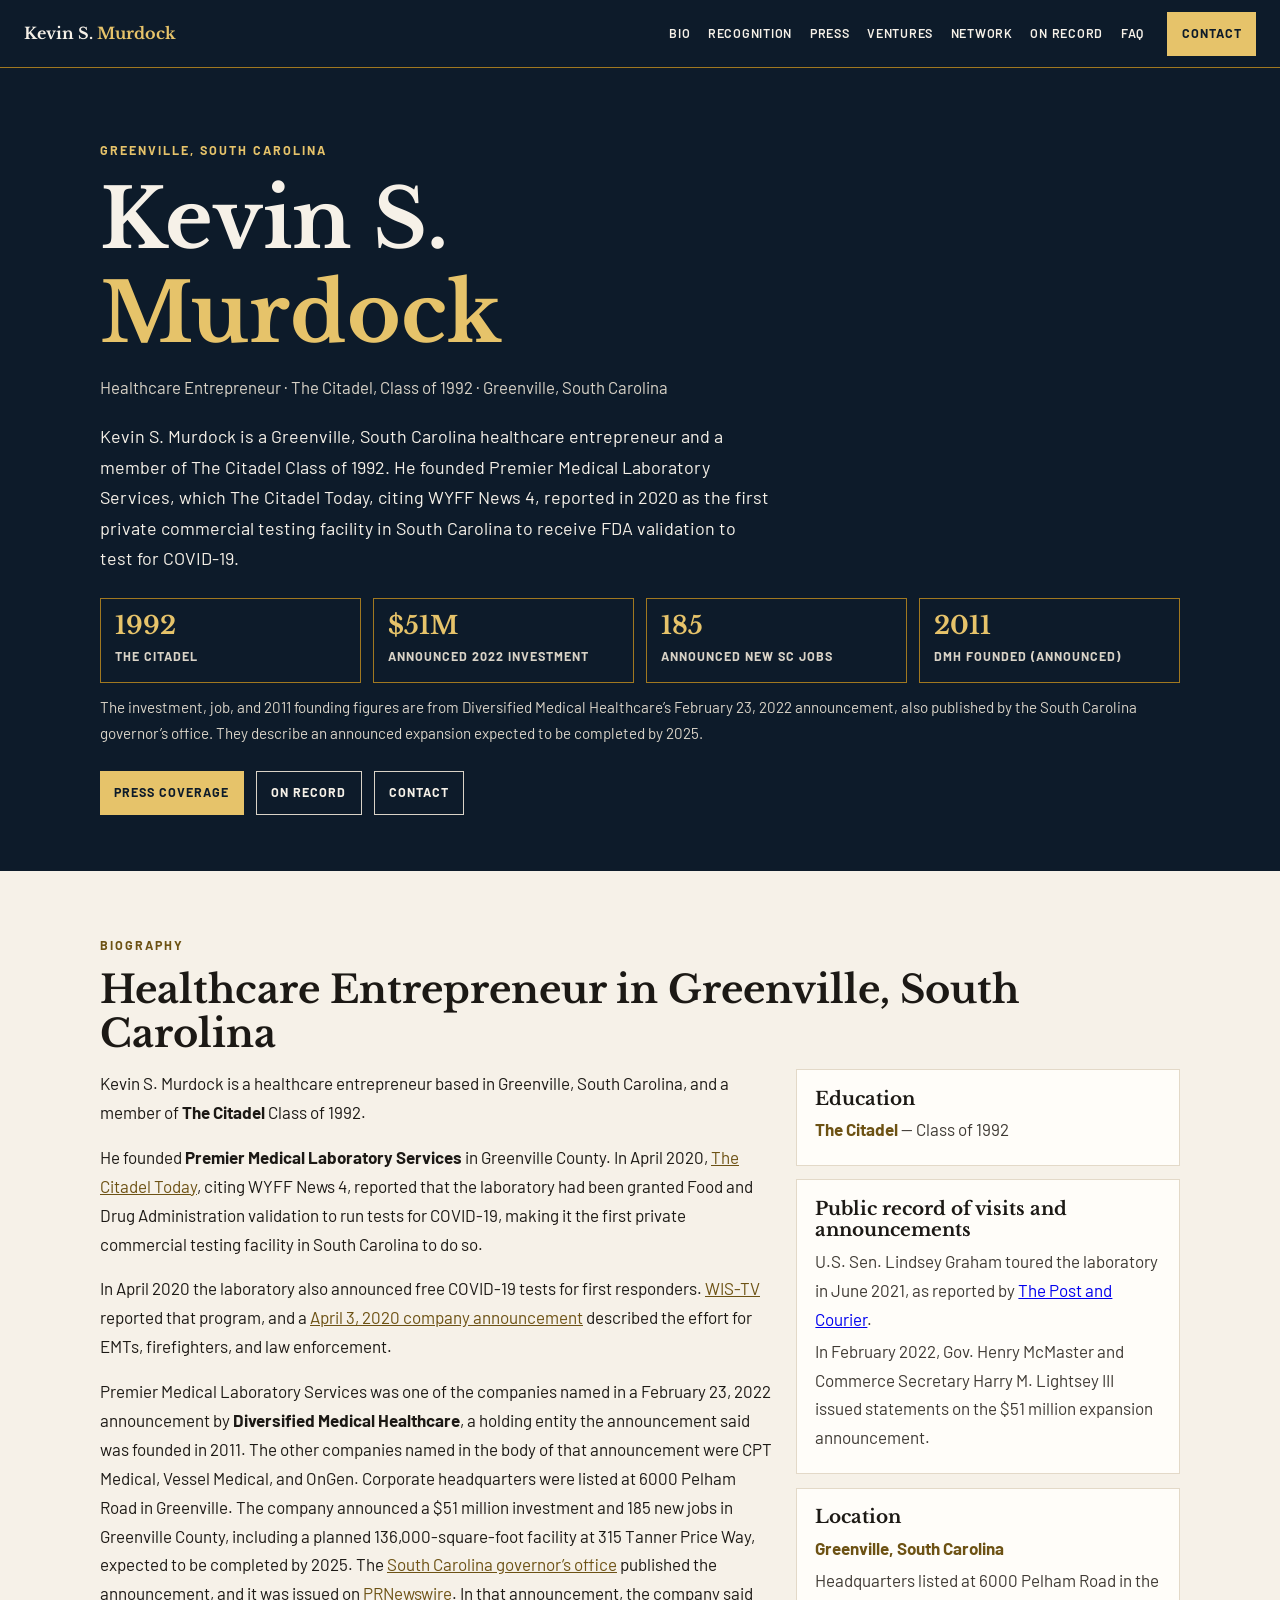
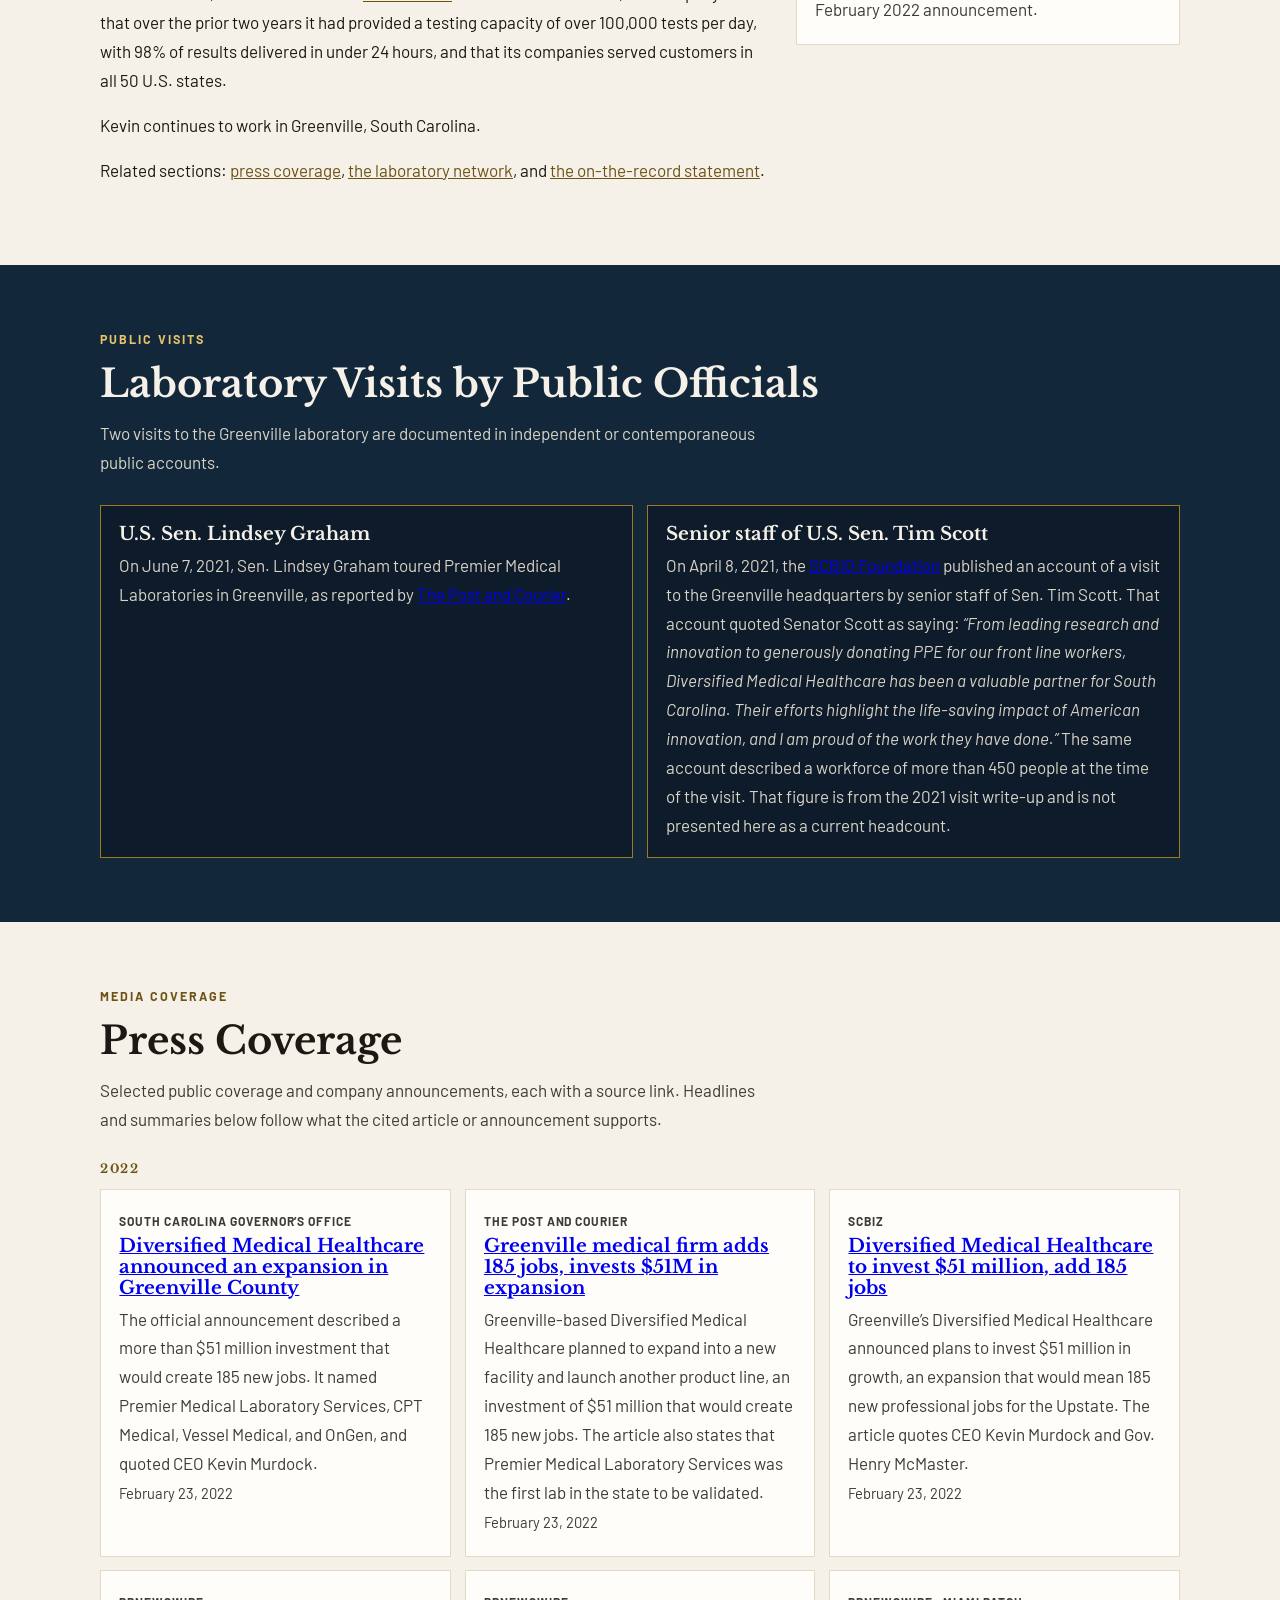
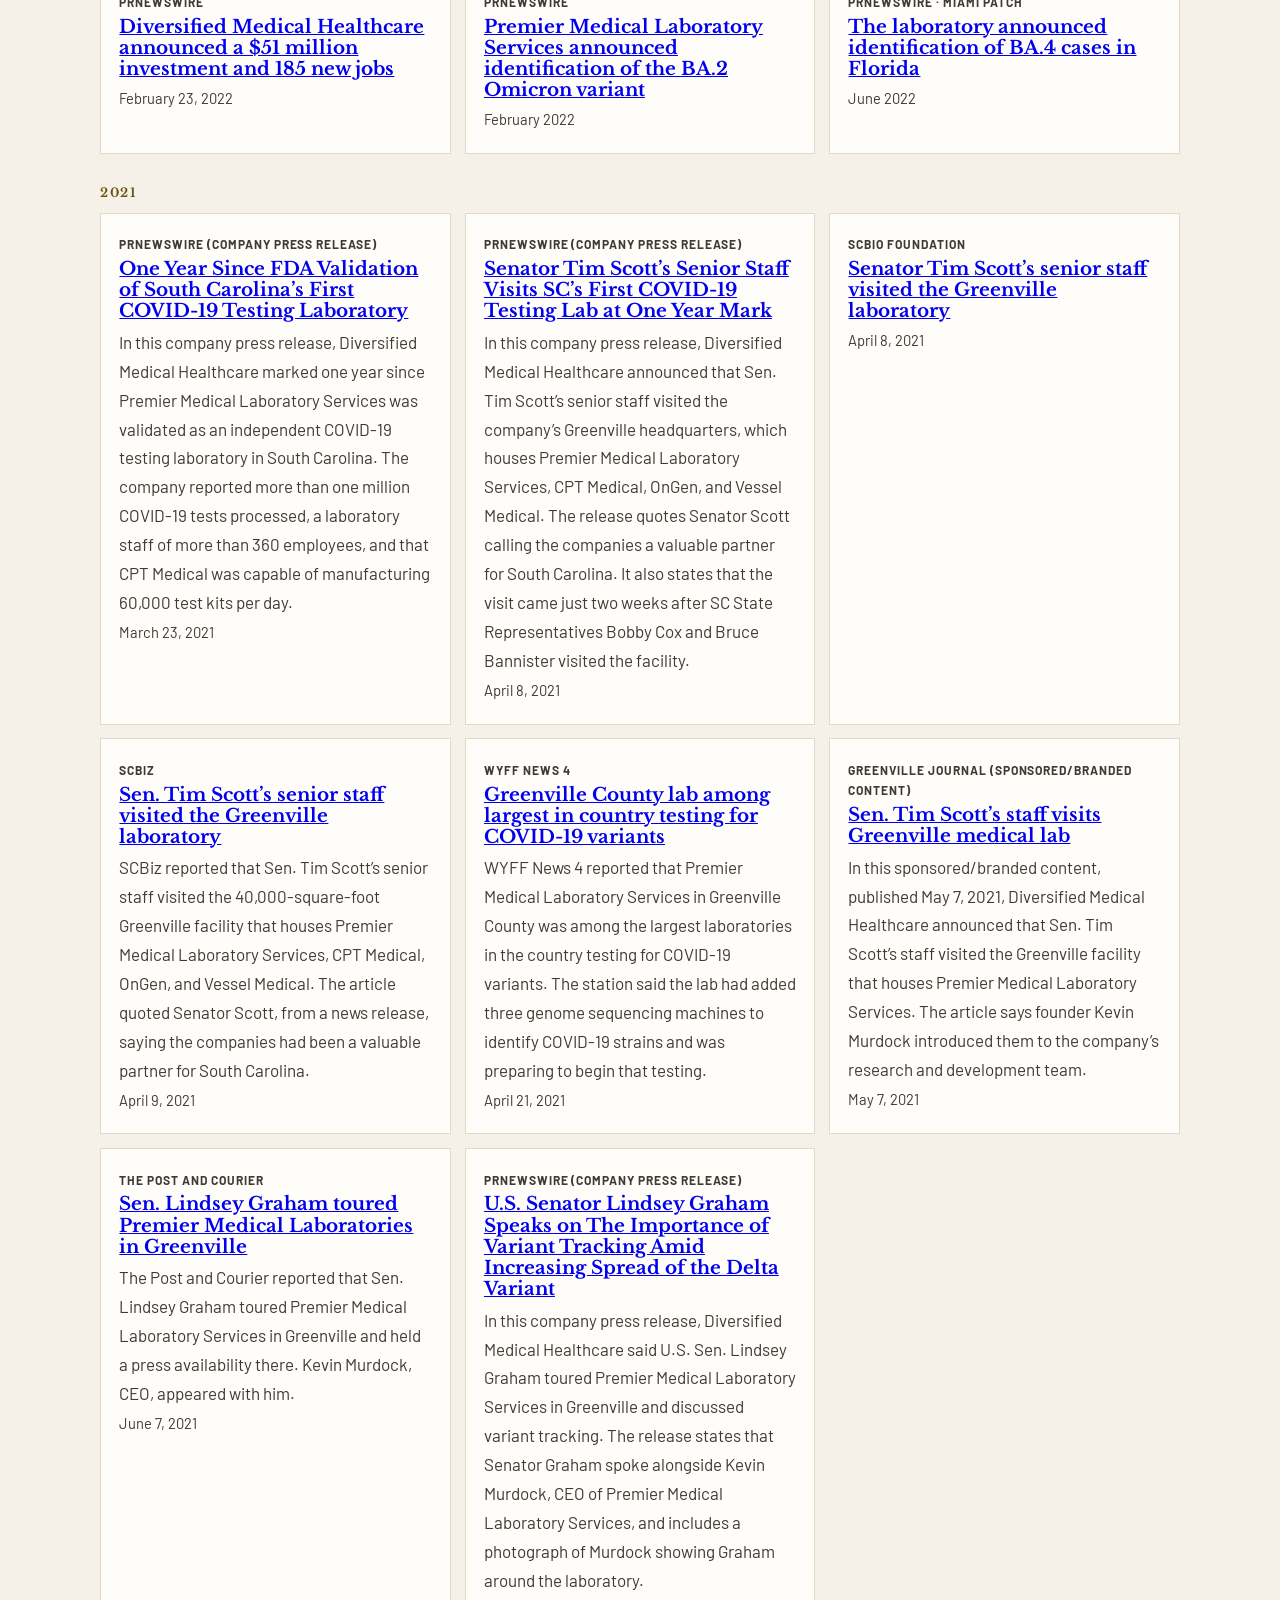
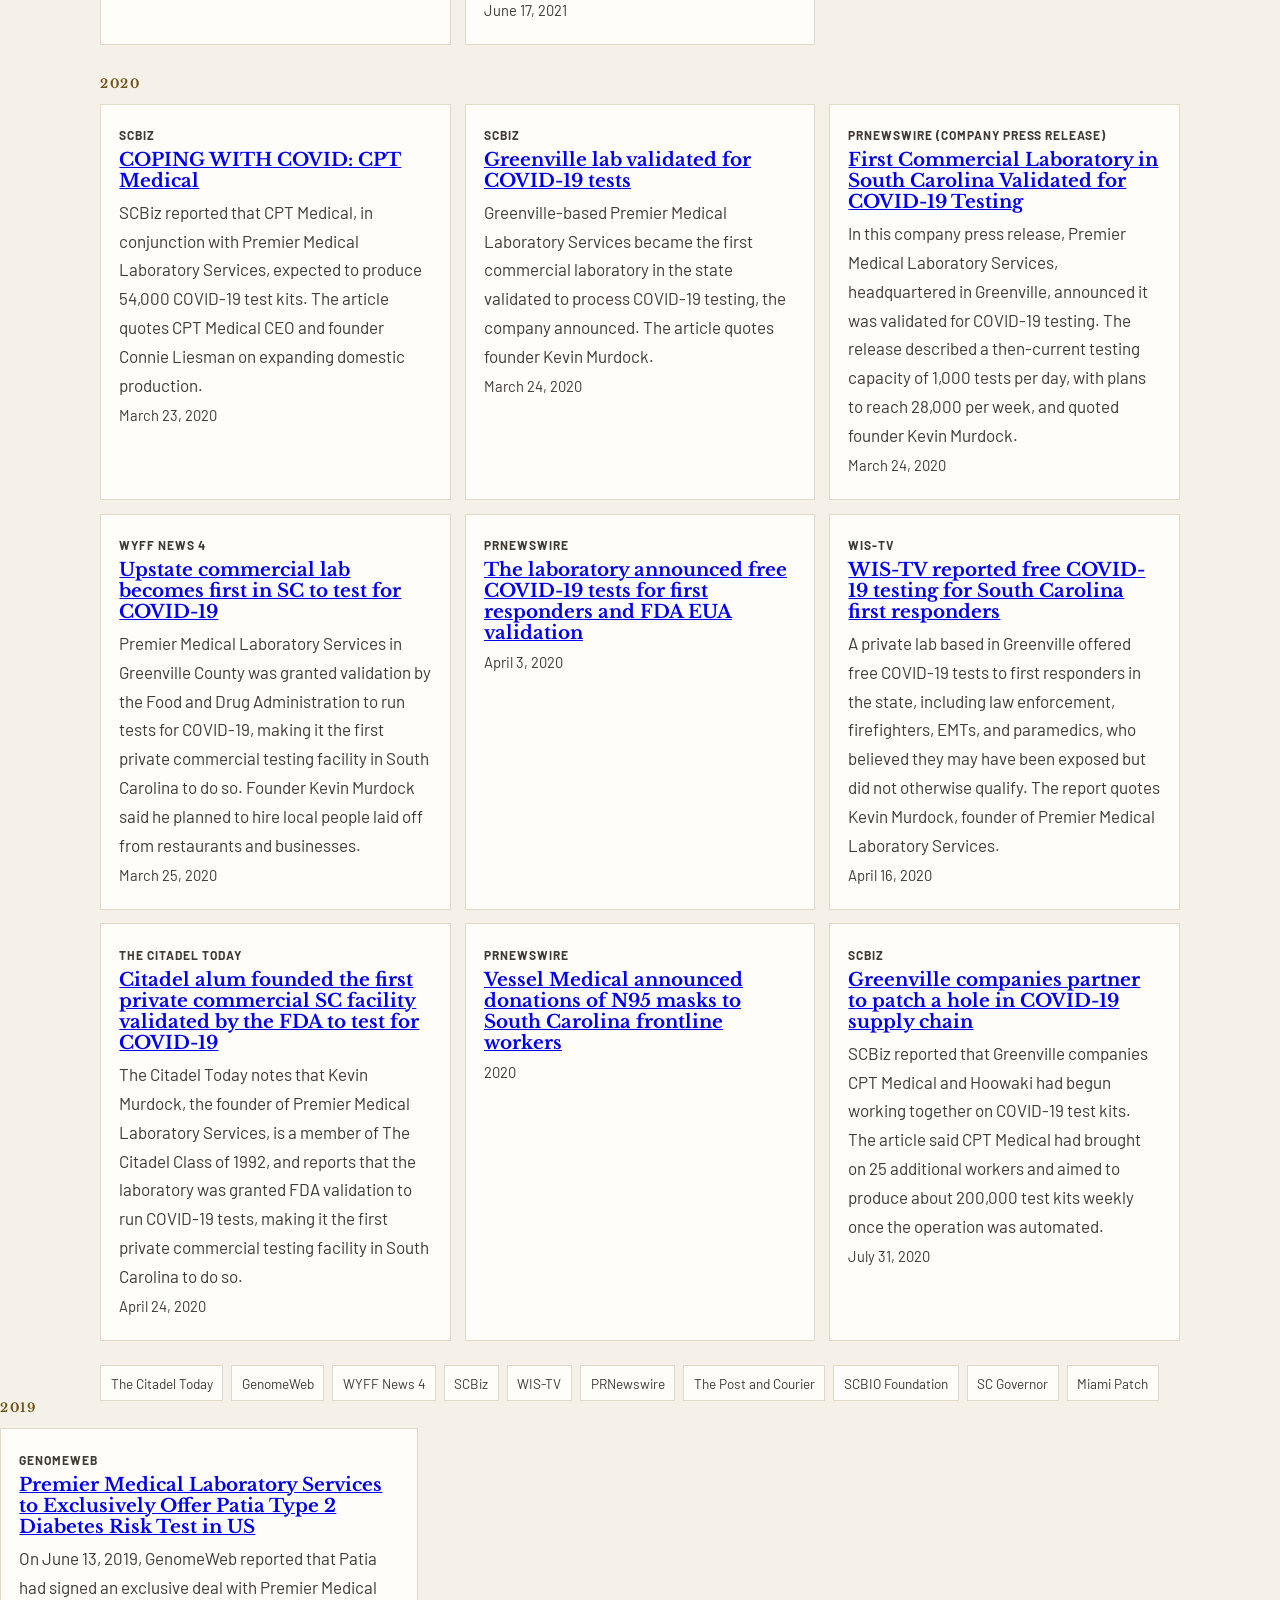
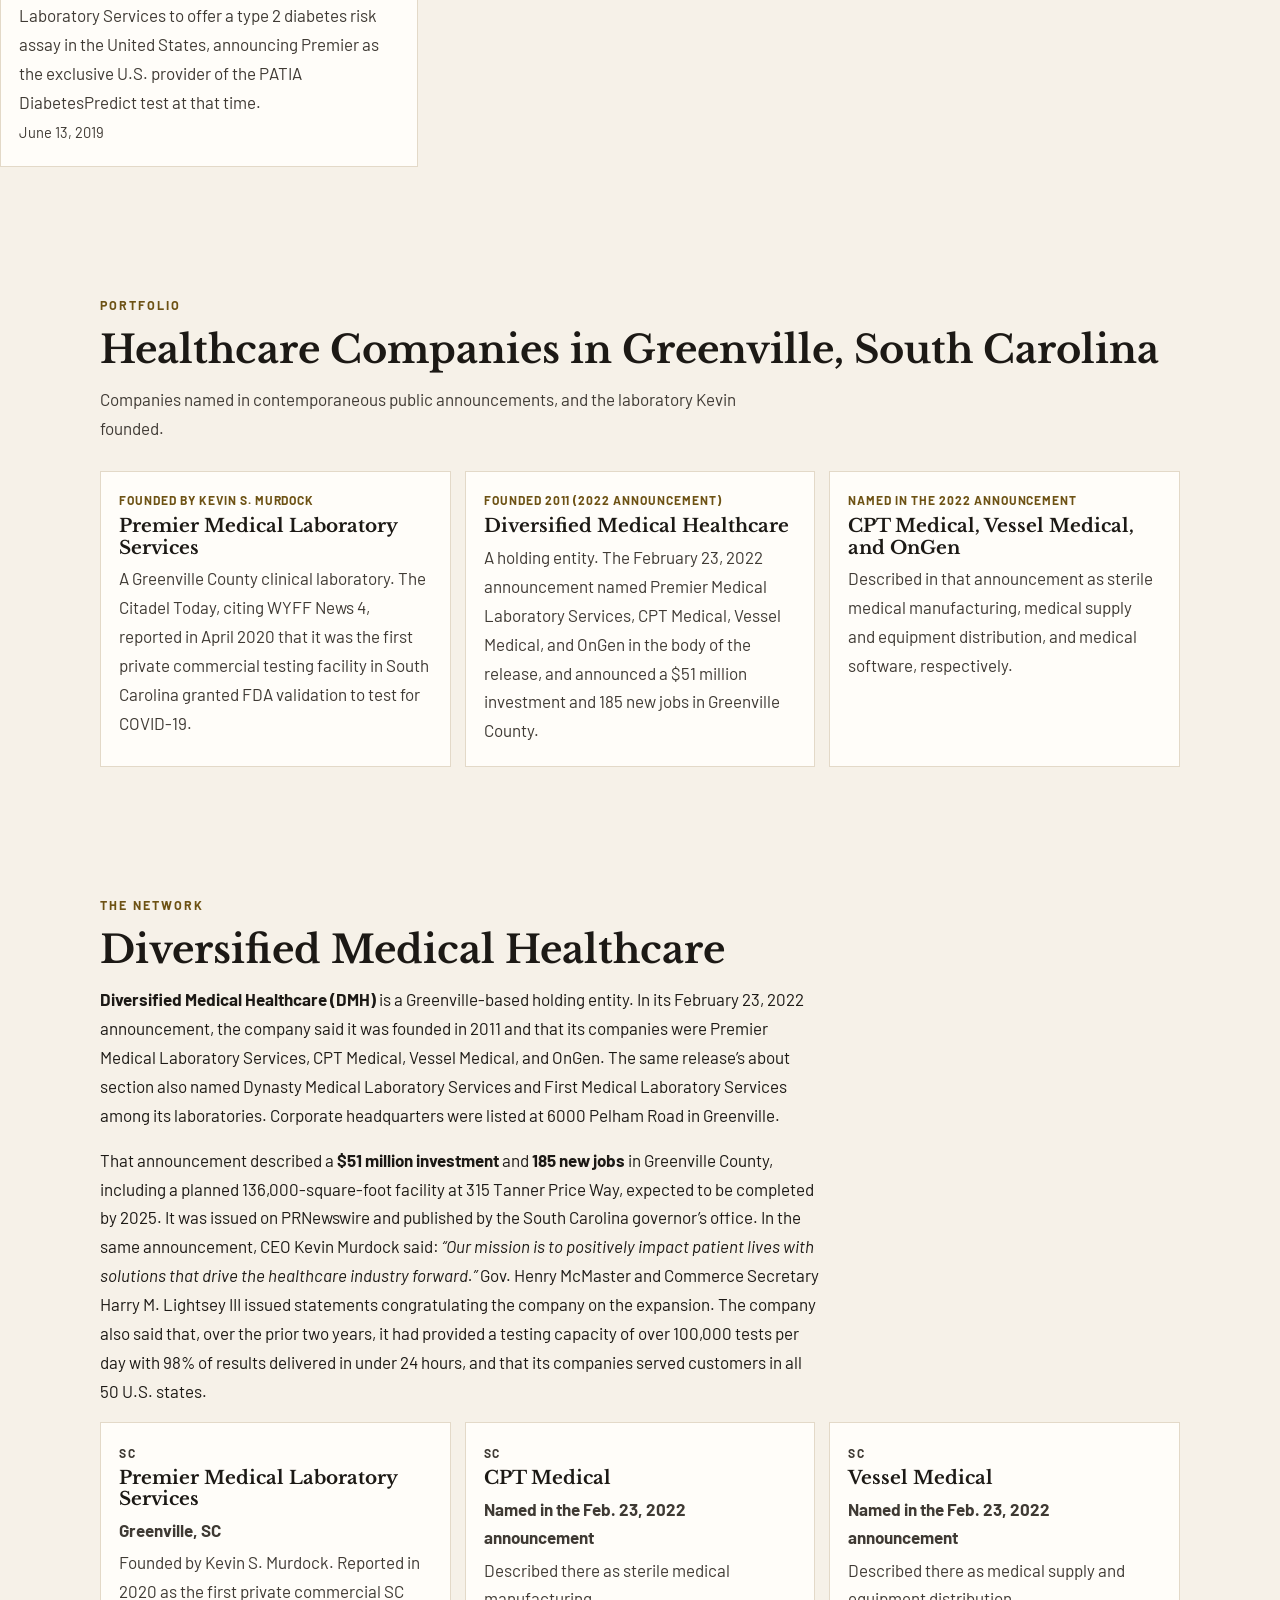
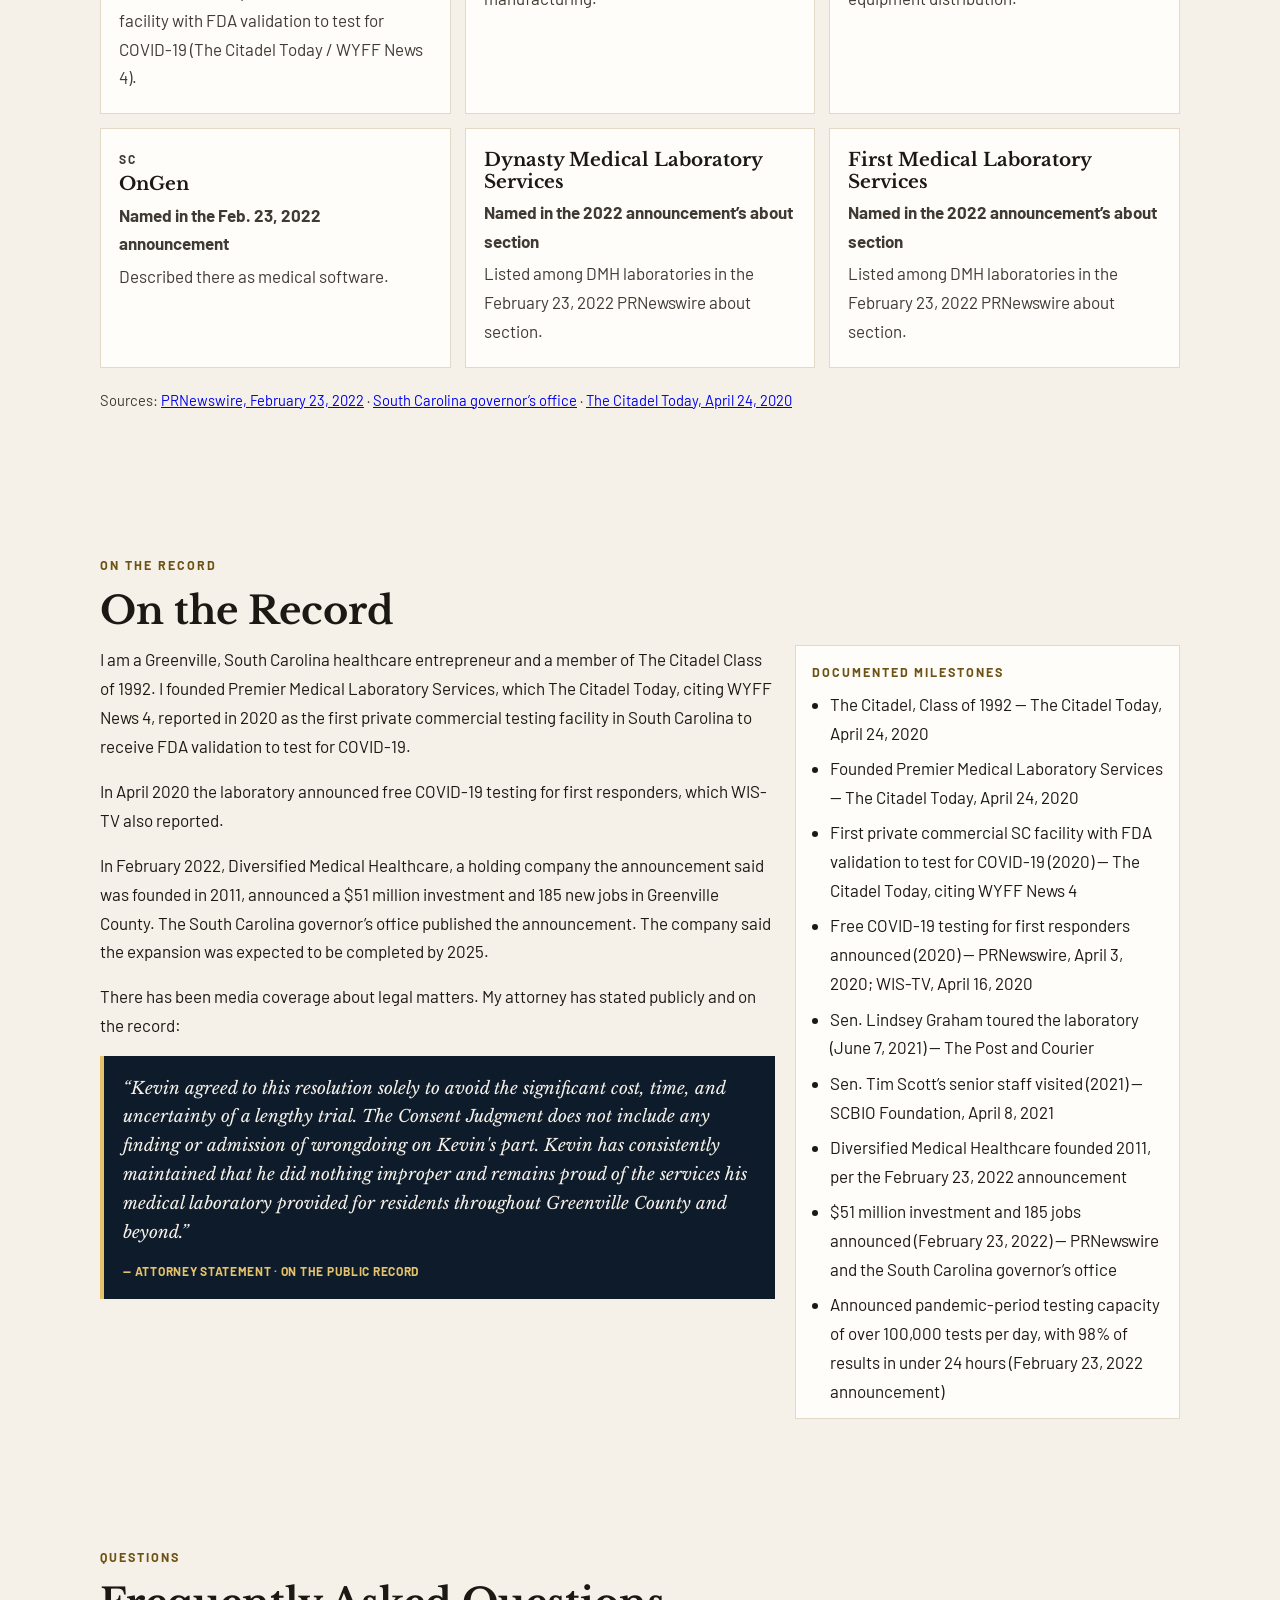
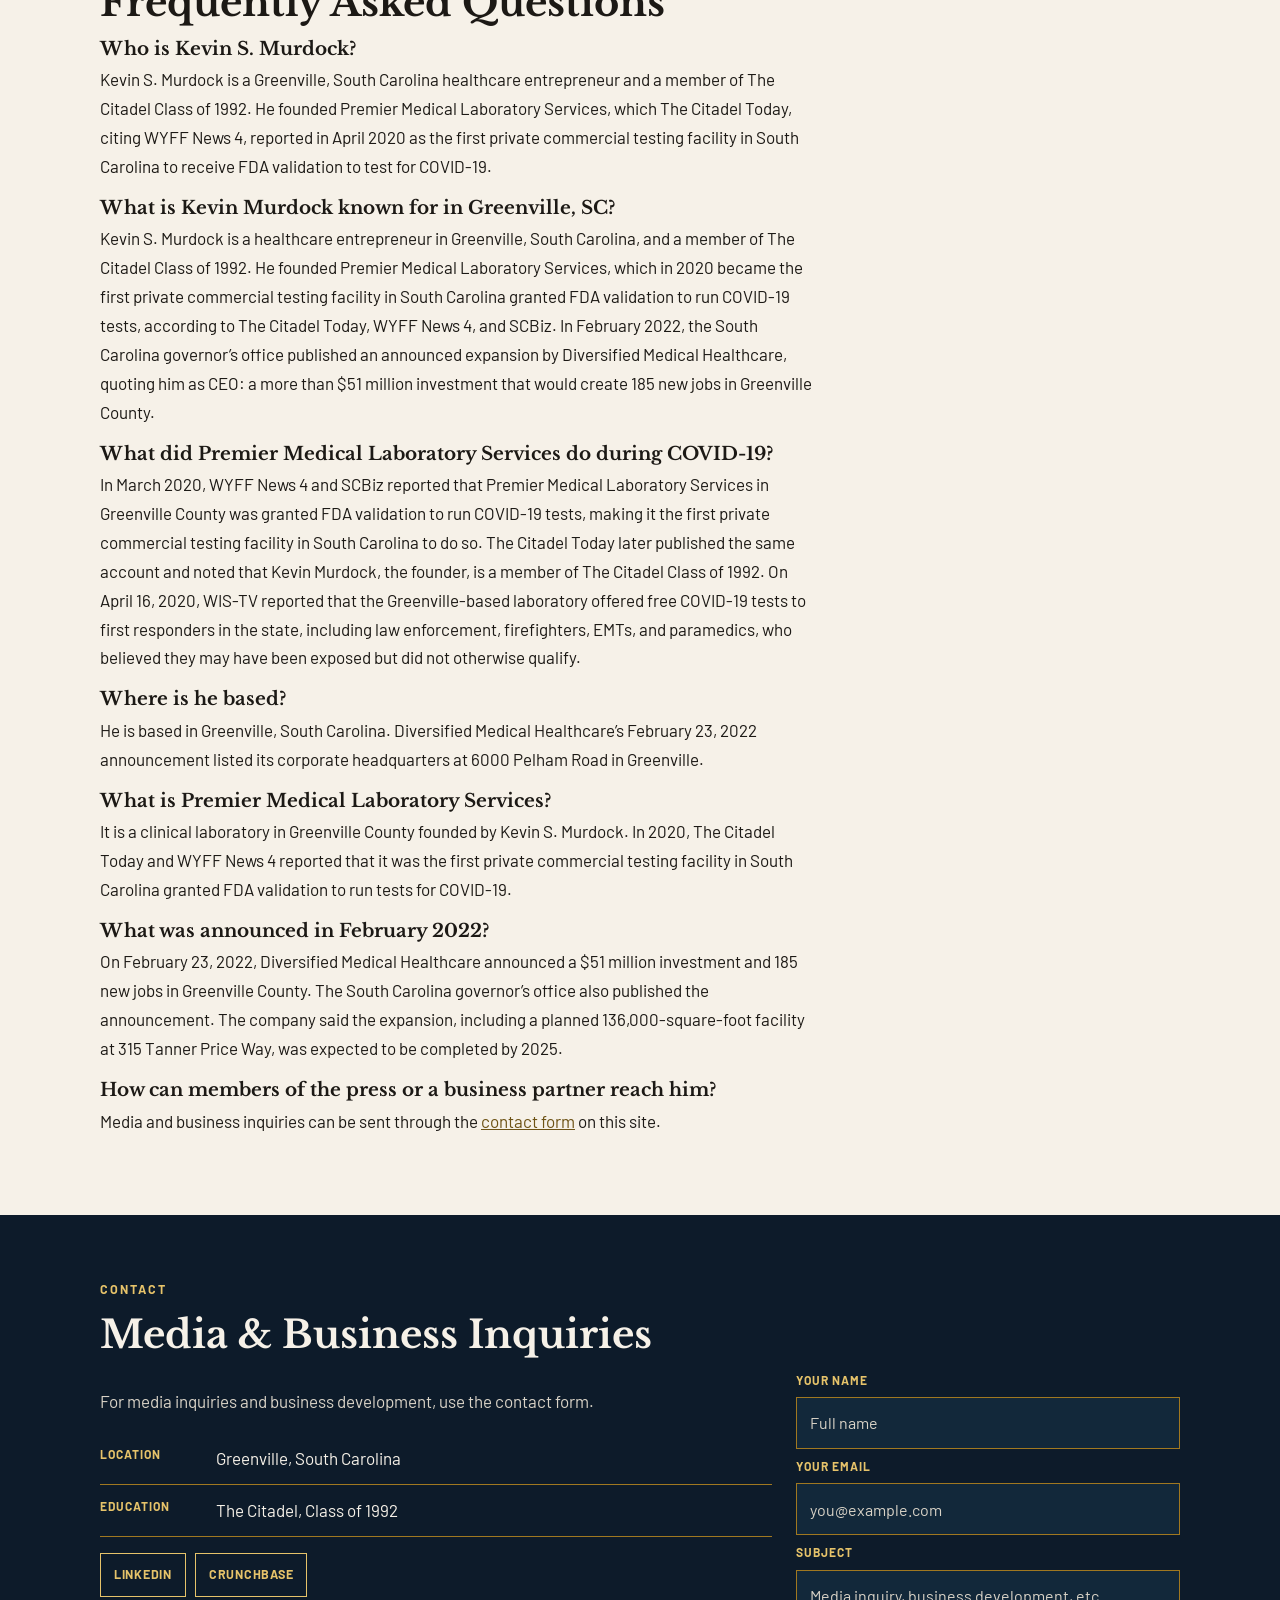
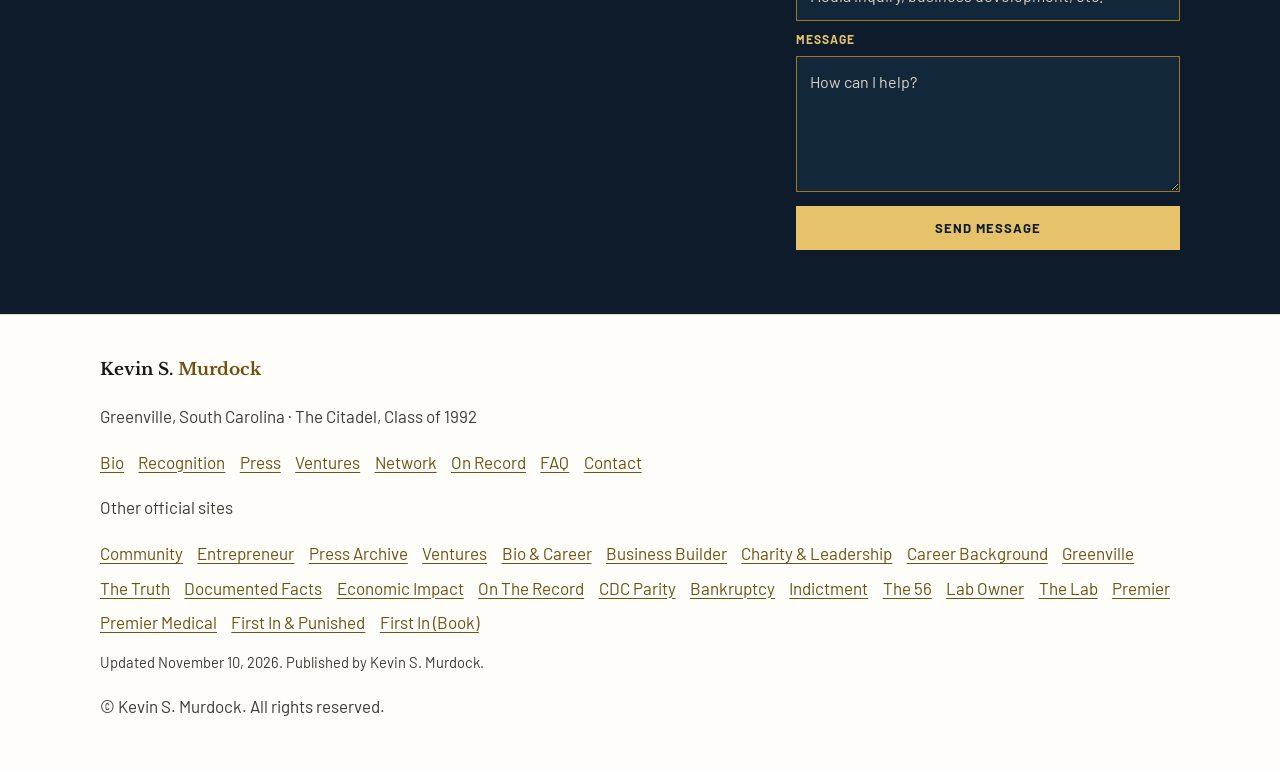
==== index.html @ 687e96ee "Update Post and Courier Graham tour card and add labeled Greenville Journal visit source" ====
<!DOCTYPE html>
<html lang="en">
<head>
<meta charset="UTF-8">
<meta name="viewport" content="width=device-width, initial-scale=1.0">
<title>Kevin S. Murdock | Healthcare Entrepreneur | Greenville, SC</title>
<meta name="description" content="Kevin S. Murdock, Citadel Class of 1992, founded Premier Medical Laboratory Services, SC's first private commercial COVID-19 testing lab.">
<meta name="keywords" content="Kevin Murdock, Kevin S. Murdock, healthcare entrepreneur, Greenville SC, Premier Medical Laboratory Services, Diversified Medical Healthcare, COVID testing South Carolina, Citadel 1992, Lindsey Graham, Tim Scott">
<meta name="author" content="Kevin S. Murdock">
<meta name="robots" content="index, follow">
<meta name="theme-color" content="#0d1b2a">
<link rel="canonical" href="https://kevinsmurdock.com/">
<meta property="og:title" content="Kevin S. Murdock | Healthcare Entrepreneur | Greenville, SC">
<meta property="og:description" content="Kevin S. Murdock, Citadel Class of 1992, founded Premier Medical Laboratory Services, SC's first private commercial COVID-19 testing lab.">
<meta property="og:url" content="https://kevinsmurdock.com/">
<meta property="og:type" content="profile">
<meta property="og:locale" content="en_US">
<meta property="og:image" content="https://kevinsmurdock.com/og-image.png">
<meta property="og:image:alt" content="Kevin S. Murdock, healthcare entrepreneur, Greenville, South Carolina">
<meta name="twitter:card" content="summary_large_image">
<meta name="twitter:title" content="Kevin S. Murdock | Healthcare Entrepreneur | Greenville, SC">
<meta name="twitter:description" content="Kevin S. Murdock, Citadel Class of 1992, founded Premier Medical Laboratory Services, SC's first private commercial COVID-19 testing lab.">
<meta name="twitter:image" content="https://kevinsmurdock.com/og-image.png">
<meta name="twitter:image:alt" content="Kevin S. Murdock, healthcare entrepreneur, Greenville, South Carolina">
<script type="application/ld+json">{
  "@context": "https://schema.org",
  "@graph": [
    {
      "@type": "ProfilePage",
      "@id": "https://kevinsmurdock.com/#page",
      "url": "https://kevinsmurdock.com/",
      "name": "Kevin S. Murdock | Healthcare Entrepreneur | Greenville, SC",
      "description": "Kevin S. Murdock, Citadel Class of 1992, founded Premier Medical Laboratory Services, SC's first private commercial COVID-19 testing lab.",
      "inLanguage": "en",
      "dateModified": "2026-11-10",
      "isPartOf": {
        "@id": "https://kevinsmurdock.com/#website"
      },
      "mainEntity": {
        "@id": "https://kevinsmurdock.com/#person"
      }
    },
    {
      "@type": "WebSite",
      "@id": "https://kevinsmurdock.com/#website",
      "url": "https://kevinsmurdock.com/",
      "name": "Kevin S. Murdock",
      "publisher": {
        "@id": "https://kevinsmurdock.com/#person"
      },
      "inLanguage": "en"
    },
    {
      "@type": "Person",
      "@id": "https://kevinsmurdock.com/#person",
      "name": "Kevin S. Murdock",
      "alternateName": [
        "Kevin Murdock",
        "Kevin Scott Murdock"
      ],
      "url": "https://kevinsmurdock.com/",
      "description": "Kevin S. Murdock, Citadel Class of 1992, founded Premier Medical Laboratory Services, SC's first private commercial COVID-19 testing lab.",
      "jobTitle": "Healthcare Entrepreneur",
      "homeLocation": {
        "@type": "Place",
        "name": "Greenville, South Carolina"
      },
      "alumniOf": {
        "@type": "CollegeOrUniversity",
        "name": "The Citadel",
        "url": "https://www.citadel.edu/"
      },
      "knowsAbout": [
        "Healthcare",
        "Clinical laboratories",
        "COVID-19 testing"
      ],
      "mainEntityOfPage": {
        "@id": "https://kevinsmurdock.com/#page"
      },
      "sameAs": [
        "https://www.linkedin.com/in/kevin-murdock-7a64a229/",
        "https://www.crunchbase.com/person/kevin-murdock-aa5f",
        "https://kevinsmurdock.org",
        "https://kevinsmurdock.co",
        "https://kevinsmurdock.info",
        "https://kevinsmurdock.biz",
        "https://kevinmurdock.net",
        "https://kevinmurdock.co",
        "https://kevinmurdock.org",
        "https://kevinmurdock.info",
        "https://kevinmurdock56.com",
        "https://kevinmurdockgreenville.com",
        "https://kevinmurdockextorted.com",
        "https://kevinmurdocktruth.com",
        "https://kevinmurdockjustice.com",
        "https://kevinmurdockfacts.com",
        "https://kevinmurdockontherecord.com",
        "https://kevinmurdockbankruptcy.com",
        "https://kevinmurdockindictment.com",
        "https://kevinmurdocklabowner.com",
        "https://kevinmurdocklab.com",
        "https://kevinmurdockpremier.com",
        "https://kevinmurdockpremiermedical.com",
        "https://firstinandpunished.com",
        "https://firstinbook.com"
      ],
      "subjectOf": [
        {
          "@id": "https://kevinsmurdock.com/#news-scbiz-2020-03-24"
        },
        {
          "@id": "https://kevinsmurdock.com/#news-wyff-2020-03-25"
        },
        {
          "@id": "https://kevinsmurdock.com/#news-wistv-2020-04-16"
        },
        {
          "@id": "https://kevinsmurdock.com/#news-citadel-2020-04-24"
        },
        {
          "@id": "https://kevinsmurdock.com/#news-governor-2022-02-23"
        },
        {
          "@id": "https://kevinsmurdock.com/#news-postandcourier-2022-02-23"
        },
        {
          "@id": "https://kevinsmurdock.com/#news-scbiz-2022-02-23"
        },
        {
          "@id": "https://kevinsmurdock.com/#news-wyff-2021-04-21"
        },
        {
          "@id": "https://kevinsmurdock.com/#news-scbiz-cpt-2020-03-23"
        },
        {
          "@id": "https://kevinsmurdock.com/#news-prnewswire-2020-03-24"
        },
        {
          "@id": "https://kevinsmurdock.com/#news-scbiz-hoowaki-2020-07-31"
        },
        {
          "@id": "https://kevinsmurdock.com/#news-genomeweb-2019-06-13"
        },
        {
          "@id": "https://kevinsmurdock.com/#news-prnewswire-2021-03-23"
        },
        {
          "@id": "https://kevinsmurdock.com/#news-prnewswire-scott-2021-04-08"
        },
        {
          "@id": "https://kevinsmurdock.com/#news-scbiz-scott-2021-04-09"
        },
        {
          "@id": "https://kevinsmurdock.com/#news-prnewswire-graham-2021-06-17"
        },
        {
          "@id": "https://kevinsmurdock.com/#news-postandcourier-graham-2021-06-07"
        },
        {
          "@id": "https://kevinsmurdock.com/#news-greenvillejournal-scott-2021-05-07"
        }
      ]
    },
    {
      "@type": "Organization",
      "@id": "https://kevinsmurdock.com/#org-pmls",
      "name": "Premier Medical Laboratory Services",
      "founder": {
        "@id": "https://kevinsmurdock.com/#person"
      },
      "address": {
        "@type": "PostalAddress",
        "addressLocality": "Greenville",
        "addressRegion": "SC",
        "addressCountry": "US"
      }
    },
    {
      "@type": "Organization",
      "@id": "https://kevinsmurdock.com/#org-dmh",
      "name": "Diversified Medical Healthcare",
      "foundingDate": "2011",
      "founder": {
        "@id": "https://kevinsmurdock.com/#person"
      },
      "address": {
        "@type": "PostalAddress",
        "streetAddress": "6000 Pelham Road",
        "addressLocality": "Greenville",
        "addressRegion": "SC",
        "addressCountry": "US"
      }
    },
    {
      "@type": "NewsArticle",
      "@id": "https://kevinsmurdock.com/#news-scbiz-2020-03-24",
      "url": "https://scbiz.com/greenville-lab-validated-for-covid-19-tests/",
      "headline": "Greenville lab validated for COVID-19 tests",
      "datePublished": "2020-03-24",
      "publisher": {
        "@type": "Organization",
        "name": "SCBiz"
      },
      "about": {
        "@id": "https://kevinsmurdock.com/#person"
      }
    },
    {
      "@type": "NewsArticle",
      "@id": "https://kevinsmurdock.com/#news-wyff-2020-03-25",
      "url": "https://www.wyff4.com/article/upstate-commercial-lab-becomes-first-in-sc-to-test-for-covid-19-testing/31917255",
      "headline": "Upstate commercial lab becomes first in SC to test for COVID-19",
      "datePublished": "2020-03-25",
      "publisher": {
        "@type": "Organization",
        "name": "WYFF News 4"
      },
      "about": {
        "@id": "https://kevinsmurdock.com/#person"
      }
    },
    {
      "@type": "NewsArticle",
      "@id": "https://kevinsmurdock.com/#news-wistv-2020-04-16",
      "url": "https://www.wistv.com/2020/04/16/sc-lab-providing-free-covid-testing-all-first-responders/",
      "headline": "SC lab providing free COVID testing to all first responders",
      "datePublished": "2020-04-16",
      "publisher": {
        "@type": "Organization",
        "name": "WIS-TV"
      },
      "about": {
        "@id": "https://kevinsmurdock.com/#person"
      }
    },
    {
      "@type": "NewsArticle",
      "@id": "https://kevinsmurdock.com/#news-citadel-2020-04-24",
      "url": "https://today.citadel.edu/upstate-commercial-lab-becomes-first-in-sc-to-test-for-covid-19/",
      "headline": "Upstate commercial lab becomes first in SC to test for COVID-19",
      "datePublished": "2020-04-24",
      "publisher": {
        "@type": "Organization",
        "name": "The Citadel Today"
      },
      "about": {
        "@id": "https://kevinsmurdock.com/#person"
      }
    },
    {
      "@type": "NewsArticle",
      "@id": "https://kevinsmurdock.com/#news-governor-2022-02-23",
      "url": "https://governor.sc.gov/news/2022-02/diversified-medical-healthcare-expanding-operations-greenville-county",
      "headline": "Diversified Medical Healthcare expanding operations in Greenville County",
      "datePublished": "2022-02-23",
      "publisher": {
        "@type": "Organization",
        "name": "Office of the Governor of South Carolina"
      },
      "about": {
        "@id": "https://kevinsmurdock.com/#person"
      }
    },
    {
      "@type": "NewsArticle",
      "@id": "https://kevinsmurdock.com/#news-postandcourier-2022-02-23",
      "url": "https://www.postandcourier.com/greenville/business/greenville-medical-firm-adds-185-jobs-invests-51m-in-expansion/article_5feb28e8-93e0-11ec-9080-2bc7f038245e.html",
      "headline": "Greenville medical firm adds 185 jobs, invests $51M in expansion",
      "datePublished": "2022-02-23",
      "publisher": {
        "@type": "Organization",
        "name": "The Post and Courier"
      },
      "about": {
        "@id": "https://kevinsmurdock.com/#person"
      }
    },
    {
      "@type": "NewsArticle",
      "@id": "https://kevinsmurdock.com/#news-scbiz-2022-02-23",
      "url": "https://scbiz.com/diversified-medical-healthcare-to-invest-51-million-add-185-jobs/",
      "headline": "Diversified Medical Healthcare to invest $51 million, add 185 jobs",
      "datePublished": "2022-02-23",
      "publisher": {
        "@type": "Organization",
        "name": "SCBiz"
      },
      "about": {
        "@id": "https://kevinsmurdock.com/#person"
      }
    },
    {
      "@type": "NewsArticle",
      "@id": "https://kevinsmurdock.com/#news-wyff-2021-04-21",
      "url": "https://www.wyff4.com/article/greenville-county-lab-among-largest-in-country-testing-for-covid-19-variants-strains/36178979",
      "headline": "Greenville County lab among largest in country testing for COVID-19 variants",
      "datePublished": "2021-04-21",
      "publisher": {
        "@type": "Organization",
        "name": "WYFF News 4"
      },
      "about": {
        "@id": "https://kevinsmurdock.com/#person"
      }
    },
    {
      "@type": "NewsArticle",
      "@id": "https://kevinsmurdock.com/#news-scbiz-cpt-2020-03-23",
      "url": "https://scbiz.com/coping-with-covid-cpt-medical/",
      "headline": "COPING WITH COVID: CPT Medical",
      "datePublished": "2020-03-23",
      "publisher": {
        "@type": "Organization",
        "name": "SCBiz"
      },
      "about": {
        "@id": "https://kevinsmurdock.com/#person"
      }
    },
    {
      "@type": "NewsArticle",
      "@id": "https://kevinsmurdock.com/#news-prnewswire-2020-03-24",
      "url": "https://www.prnewswire.com/news-releases/first-commercial-laboratory-in-south-carolina-validated-for-covid-19-testing-301028937.html",
      "headline": "First Commercial Laboratory in South Carolina Validated for COVID-19 Testing",
      "datePublished": "2020-03-24",
      "publisher": {
        "@type": "Organization",
        "name": "PR Newswire"
      },
      "about": {
        "@id": "https://kevinsmurdock.com/#person"
      }
    },
    {
      "@type": "NewsArticle",
      "@id": "https://kevinsmurdock.com/#news-scbiz-hoowaki-2020-07-31",
      "url": "https://scbiz.com/greenville-companies-partner-to-patch-a-hole-in-covid-19-supply-chain/",
      "headline": "Greenville companies partner to patch a hole in COVID-19 supply chain",
      "datePublished": "2020-07-31",
      "publisher": {
        "@type": "Organization",
        "name": "SCBiz"
      },
      "about": {
        "@id": "https://kevinsmurdock.com/#person"
      }
    },
    {
      "@type": "NewsArticle",
      "@id": "https://kevinsmurdock.com/#news-genomeweb-2019-06-13",
      "url": "https://www.genomeweb.com/pcr/premier-medical-laboratory-services-exclusively-offer-patia-type-2-diabetes-risk-test-us",
      "headline": "Premier Medical Laboratory Services to Exclusively Offer Patia Type 2 Diabetes Risk Test in US",
      "datePublished": "2019-06-13",
      "publisher": {
        "@type": "Organization",
        "name": "GenomeWeb"
      },
      "about": {
        "@id": "https://kevinsmurdock.com/#person"
      }
    },
    {
      "@type": "NewsArticle",
      "@id": "https://kevinsmurdock.com/#news-prnewswire-2021-03-23",
      "url": "https://www.prnewswire.com/news-releases/one-year-since-fda-validation-of-south-carolinas-first-covid-19-testing-laboratory-301254210.html",
      "headline": "One Year Since FDA Validation of South Carolina's First COVID-19 Testing Laboratory",
      "datePublished": "2021-03-23",
      "publisher": {
        "@type": "Organization",
        "name": "PR Newswire"
      },
      "about": {
        "@id": "https://kevinsmurdock.com/#person"
      }
    },
    {
      "@type": "NewsArticle",
      "@id": "https://kevinsmurdock.com/#news-prnewswire-scott-2021-04-08",
      "url": "https://www.prnewswire.com/news-releases/senator-tim-scotts-senior-staff-visits-scs-first-covid-19-testing-lab-at-one-year-mark-301265250.html",
      "headline": "Senator Tim Scott's Senior Staff Visits SC's First COVID-19 Testing Lab at One Year Mark",
      "datePublished": "2021-04-08",
      "publisher": {
        "@type": "Organization",
        "name": "PR Newswire"
      },
      "about": {
        "@id": "https://kevinsmurdock.com/#person"
      }
    },
    {
      "@type": "NewsArticle",
      "@id": "https://kevinsmurdock.com/#news-scbiz-scott-2021-04-09",
      "url": "https://scbiz.com/greenville-lab-honored-for-nations-highest-covid-19-testing-capacity/",
      "headline": "Greenville lab honored for nation's highest COVID-19 testing capacity",
      "datePublished": "2021-04-09",
      "publisher": {
        "@type": "Organization",
        "name": "SCBiz"
      },
      "about": {
        "@id": "https://kevinsmurdock.com/#person"
      }
    },
    {
      "@type": "NewsArticle",
      "@id": "https://kevinsmurdock.com/#news-prnewswire-graham-2021-06-17",
      "url": "https://www.prnewswire.com/news-releases/us-senator-lindsey-graham-speaks-on-the-importance-of-variant-tracking-amid-increasing-spread-of-the-delta-variant-301315031.html",
      "headline": "U.S. Senator Lindsey Graham Speaks on The Importance of Variant Tracking Amid Increasing Spread of the Delta Variant",
      "datePublished": "2021-06-17",
      "publisher": {
        "@type": "Organization",
        "name": "PR Newswire"
      },
      "about": {
        "@id": "https://kevinsmurdock.com/#person"
      }
    },
    {
      "@type": "FAQPage",
      "@id": "https://kevinsmurdock.com/#faq-schema",
      "mainEntity": [
        {
          "@type": "Question",
          "name": "Who is Kevin S. Murdock?",
          "acceptedAnswer": {
            "@type": "Answer",
            "text": "Kevin S. Murdock is a Greenville, South Carolina healthcare entrepreneur and a member of The Citadel Class of 1992. He founded Premier Medical Laboratory Services, which The Citadel Today, citing WYFF News 4, reported in April 2020 as the first private commercial testing facility in South Carolina to receive FDA validation to test for COVID-19."
          }
        },
        {
          "@type": "Question",
          "name": "What is Kevin Murdock known for in Greenville, SC?",
          "acceptedAnswer": {
            "@type": "Answer",
            "text": "Kevin S. Murdock is a healthcare entrepreneur in Greenville, South Carolina, and a member of The Citadel Class of 1992. He founded Premier Medical Laboratory Services, which in 2020 became the first private commercial testing facility in South Carolina granted FDA validation to run COVID-19 tests, according to The Citadel Today, WYFF News 4, and SCBiz. In February 2022, the South Carolina governor’s office published an announced expansion by Diversified Medical Healthcare, quoting him as CEO: a more than $51 million investment that would create 185 new jobs in Greenville County."
          }
        },
        {
          "@type": "Question",
          "name": "What did Premier Medical Laboratory Services do during COVID-19?",
          "acceptedAnswer": {
            "@type": "Answer",
            "text": "In March 2020, WYFF News 4 and SCBiz reported that Premier Medical Laboratory Services in Greenville County was granted FDA validation to run COVID-19 tests, making it the first private commercial testing facility in South Carolina to do so. The Citadel Today later published the same account and noted that Kevin Murdock, the founder, is a member of The Citadel Class of 1992. On April 16, 2020, WIS-TV reported that the Greenville-based laboratory offered free COVID-19 tests to first responders in the state, including law enforcement, firefighters, EMTs, and paramedics, who believed they may have been exposed but did not otherwise qualify."
          }
        },
        {
          "@type": "Question",
          "name": "Where is he based?",
          "acceptedAnswer": {
            "@type": "Answer",
            "text": "He is based in Greenville, South Carolina. Diversified Medical Healthcare’s February 23, 2022 announcement listed its corporate headquarters at 6000 Pelham Road in Greenville."
          }
        },
        {
          "@type": "Question",
          "name": "What is Premier Medical Laboratory Services?",
          "acceptedAnswer": {
            "@type": "Answer",
            "text": "It is a clinical laboratory in Greenville County founded by Kevin S. Murdock. In 2020, The Citadel Today and WYFF News 4 reported that it was the first private commercial testing facility in South Carolina granted FDA validation to run tests for COVID-19."
          }
        },
        {
          "@type": "Question",
          "name": "What was announced in February 2022?",
          "acceptedAnswer": {
            "@type": "Answer",
            "text": "On February 23, 2022, Diversified Medical Healthcare announced a $51 million investment and 185 new jobs in Greenville County. The South Carolina governor’s office also published the announcement. The company said the expansion, including a planned 136,000-square-foot facility at 315 Tanner Price Way, was expected to be completed by 2025."
          }
        },
        {
          "@type": "Question",
          "name": "How can members of the press or a business partner reach him?",
          "acceptedAnswer": {
            "@type": "Answer",
            "text": "Media and business inquiries can be sent through the contact form on this site."
          }
        }
      ]
    },
    {
      "@type": "NewsArticle",
      "@id": "https://kevinsmurdock.com/#news-postandcourier-graham-2021-06-07",
      "url": "https://www.postandcourier.com/greenville/politics/graham-calls-for-hearings-on-covid-questions-surrounding-wuhan-lab-during-greenville-visit/article_6a07b858-c7be-11eb-88dc-b74da1ccd884.html",
      "headline": "Graham calls for hearings on COVID questions surrounding Wuhan lab during Greenville visit",
      "datePublished": "2021-06-07",
      "publisher": {
        "@type": "Organization",
        "name": "The Post and Courier"
      },
      "about": {
        "@id": "https://kevinsmurdock.com/#person"
      }
    },
    {
      "@type": "NewsArticle",
      "@id": "https://kevinsmurdock.com/#news-greenvillejournal-scott-2021-05-07",
      "url": "https://greenvillejournal.com/branded-content/sen-tim-scotts-staff-visits-greenville-sc-medical-lab/",
      "headline": "Sen. Tim Scott's staff visits Greenville medical lab",
      "datePublished": "2021-05-07",
      "publisher": {
        "@type": "Organization",
        "name": "Greenville Journal"
      },
      "about": {
        "@id": "https://kevinsmurdock.com/#person"
      }
    }
  ]
}</script>
<link rel="icon" href="/favicon.svg" type="image/svg+xml">
<link rel="preconnect" href="https://fonts.googleapis.com">
<link rel="preconnect" href="https://fonts.gstatic.com" crossorigin>
<link rel="preconnect" href="https://www.googletagmanager.com">
<link href="https://fonts.googleapis.com/css2?family=Libre+Baskerville:ital,wght@0,400;0,700;1,400&family=Barlow:wght@400;500;600;700&display=swap" rel="stylesheet">
<script async src="https://www.googletagmanager.com/gtag/js?id=G-H3GVQ6M8LM"></script>
<script>
  window.dataLayer = window.dataLayer || [];
  function gtag(){dataLayer.push(arguments);}
  gtag('js', new Date());
  gtag('config', 'G-H3GVQ6M8LM');
  gtag('config', 'AW-18090292877');
</script>
<style>
  :root {
    --navy: #0d1b2a;
    --navy-2: #12283a;
    --ink: #1c1915;
    --cream: #f6f1e8;
    --paper: #fffdf9;
    --gold-on-navy: #e6c36a;
    --gold-line: #a07820;
    --gold-text: #6d5214;
    --text-on-navy: #f6f1e8;
    --muted-on-navy: #d9d3c7;
    --muted: #3f3a34;
    --line: #e3d9c8;
    --header-h: 4.25rem;
  }
  *, *::before, *::after { box-sizing: border-box; }
  html { scroll-behavior: smooth; scroll-padding-top: 5rem; }
  body {
    margin: 0;
    font-family: "Barlow", "Noto Sans", "Segoe UI", sans-serif;
    font-size: 1.0625rem;
    line-height: 1.7;
    color: var(--ink);
    background: var(--cream);
    overflow-wrap: break-word;
  }
  img { max-width: 100%; height: auto; }
  :focus-visible {
    outline: 2px solid var(--navy);
    outline-offset: 3px;
    box-shadow: 0 0 0 5px var(--gold-on-navy);
  }
  .skip {
    position: absolute;
    left: 0.75rem;
    top: 0.75rem;
    z-index: 40;
    transform: translateY(-150%);
    background: var(--gold-on-navy);
    color: var(--navy);
    padding: 0.7rem 1rem;
    font-weight: 700;
    text-decoration: none;
  }
  .skip:focus { transform: none; }
  .site-header {
    position: sticky;
    top: 0;
    z-index: 20;
    display: flex;
    flex-wrap: wrap;
    align-items: center;
    background: var(--navy);
    border-bottom: 1px solid var(--gold-line);
  }
  .nav-state {
    position: absolute;
    width: 1px;
    height: 1px;
    padding: 0;
    margin: -1px;
    overflow: hidden;
    clip: rect(0, 0, 0, 0);
    white-space: nowrap;
    border: 0;
  }
  .bar {
    display: flex;
    flex: 1 1 auto;
    align-items: center;
    justify-content: space-between;
    gap: 0.75rem;
    order: 1;
    min-height: var(--header-h);
    padding: 0 1.25rem;
  }
  .nav-cta { order: 2; margin-right: 1rem; }
  .site-nav { order: 3; flex: 1 1 100%; }
  .brand {
    font-family: "Libre Baskerville", "Noto Serif", Georgia, serif;
    color: var(--text-on-navy);
    text-decoration: none;
    font-weight: 700;
    font-size: 1rem;
  }
  .brand span { color: var(--gold-on-navy); }
  .nav-label, .nav-cta, .btn {
    display: inline-flex;
    align-items: center;
    justify-content: center;
    min-height: 44px;
    padding: 0.55rem 0.9rem;
    font-size: 0.78rem;
    font-weight: 700;
    letter-spacing: 0.08em;
    text-transform: uppercase;
    text-decoration: none;
  }
  .nav-label {
    border: 1px solid var(--gold-on-navy);
    color: var(--gold-on-navy);
    cursor: pointer;
  }
  .close-label { display: none; }
  .nav-state:checked + .bar .open-label { display: none; }
  .nav-state:checked + .bar .close-label { display: inline; }
  .nav-cta { color: var(--navy); background: var(--gold-on-navy); }
  .site-nav { display: none; background: var(--navy); }
  .nav-state:checked ~ .site-nav { display: block; }
  .nav-state:focus-visible + .bar .nav-label {
    outline: 2px solid var(--navy);
    outline-offset: 3px;
    box-shadow: 0 0 0 5px var(--gold-on-navy);
  }
  .site-nav ul, .stats, .outlets, .milestones, .page-links, .official-links {
    list-style: none;
    margin: 0;
    padding: 0;
  }
  .site-nav ul { display: flex; flex-direction: column; padding: 0.25rem 1.25rem 1rem; }
  .site-nav a {
    display: flex;
    align-items: center;
    min-height: 44px;
    color: var(--text-on-navy);
    text-decoration: none;
    font-size: 0.95rem;
    font-weight: 600;
  }
  .site-nav a:hover { color: var(--gold-on-navy); }
  .wrap { width: min(1080px, calc(100% - 2.5rem)); margin: 0 auto; }
  .hero { background: var(--navy); color: var(--text-on-navy); padding: 4.5rem 0 3.5rem; }
  .eyebrow, .kicker {
    margin: 0 0 0.75rem;
    color: var(--gold-text);
    font-size: 0.78rem;
    font-weight: 700;
    letter-spacing: 0.16em;
    text-transform: uppercase;
  }
  .hero .eyebrow { color: var(--gold-on-navy); }
  h1, h2, h3 { font-family: "Libre Baskerville", "Noto Serif", Georgia, serif; line-height: 1.15; font-weight: 700; }
  h1 { margin: 0 0 0.75rem; font-size: clamp(2.7rem, 8vw, 5.1rem); color: var(--text-on-navy); }
  h1 span { color: var(--gold-on-navy); }
  h2 { margin: 0 0 0.8rem; font-size: clamp(1.8rem, 3vw, 2.45rem); color: var(--ink); }
  h3 { margin: 0 0 0.4rem; font-size: 1.15rem; }
  .dek { margin: 0 0 1.25rem; max-width: 40rem; color: var(--muted-on-navy); font-size: 1.05rem; }
  .lede { margin: 0 0 1.5rem; max-width: 42rem; color: var(--text-on-navy); font-size: 1.12rem; }
  .stats { display: grid; grid-template-columns: 1fr 1fr; gap: 0.75rem; margin: 0 0 0.75rem; }
  .stats li {
    padding: 0.85rem 0.9rem;
    border: 1px solid var(--gold-line);
  }
  .stats strong {
    display: block;
    font-family: "Libre Baskerville", Georgia, serif;
    font-size: 1.55rem;
    color: var(--gold-on-navy);
    line-height: 1.1;
  }
  .stats span { color: var(--muted-on-navy); font-size: 0.78rem; font-weight: 700; letter-spacing: 0.08em; text-transform: uppercase; }
  .stat-note { margin: 0 0 1.5rem; color: var(--muted-on-navy); font-size: 0.95rem; }
  .hero-actions { display: flex; flex-wrap: wrap; gap: 0.75rem; }
  .btn-gold { background: var(--gold-on-navy); color: var(--navy); }
  .btn-ghost { border: 1px solid var(--muted-on-navy); color: var(--text-on-navy); }
  section { padding: 4rem 0; scroll-margin-top: 5rem; }
  .intro { max-width: 68ch; color: var(--muted); margin: 0 0 1.75rem; }
  .stack { max-width: 72ch; }
  .stack p { margin: 0 0 1rem; color: var(--ink); }
  .layout { display: grid; gap: 1.5rem; }
  .layout > :last-child { display: grid; gap: 0.85rem; align-content: start; }
  .card, .quote, .lab, .press-card, .venture {
    background: var(--paper);
    border: 1px solid var(--line);
    padding: 1.1rem 1.15rem;
  }
  .card p, .venture p, .lab p, .press-card p { margin: 0.2rem 0; color: var(--muted); }
  .card h3, .venture h3, .lab h3, .press-card h3 { color: var(--ink); }
  .hl { color: var(--gold-text); font-weight: 700; }
  #senators { background: var(--navy-2); color: var(--text-on-navy); }
  #senators h2, #contact h2 { color: var(--text-on-navy); }
  #senators .kicker, #contact .kicker { color: var(--gold-on-navy); }
  #senators .intro { color: var(--muted-on-navy); }
  .quote {
    background: transparent;
    border: 1px solid var(--gold-line);
    border-left: 4px solid var(--gold-on-navy);
    margin-bottom: 1rem;
  }
  .quote > p { margin: 0 0 0.75rem; color: var(--gold-on-navy); font-size: 0.78rem; font-weight: 700; letter-spacing: 0.08em; text-transform: uppercase; }
  .quote blockquote { margin: 0; }
  .quote blockquote p { margin: 0; font-family: "Libre Baskerville", Georgia, serif; font-style: italic; font-size: 1.2rem; line-height: 1.55; color: var(--text-on-navy); }
  .cite, .sources { display: block; margin-top: 0.8rem; color: var(--muted-on-navy); font-size: 0.92rem; font-style: normal; }
  .pair { display: grid; gap: 0.85rem; }
  .dark-card { background: var(--navy); border: 1px solid var(--gold-line); padding: 1.1rem 1.15rem; }
  .dark-card h3 { color: var(--text-on-navy); }
  .dark-card p { margin: 0; color: var(--muted-on-navy); }
  .year { margin: 2rem 0 0.8rem; color: var(--gold-text); font-size: 0.78rem; letter-spacing: 0.14em; text-transform: uppercase; }
  .year:first-of-type { margin-top: 0; }
  .press-grid, .venture-grid, .lab-grid { display: grid; gap: 0.85rem; }
  .outlet { color: var(--gold-text); font-size: 0.75rem; font-weight: 700; letter-spacing: 0.08em; text-transform: uppercase; margin-bottom: 0.35rem; }
  .when { color: var(--muted); font-size: 0.92rem; }
  .outlets { display: flex; flex-wrap: wrap; gap: 0.5rem; margin-top: 1.5rem; }
  .outlets li { border: 1px solid var(--line); background: var(--paper); color: var(--muted); padding: 0.35rem 0.6rem; font-size: 0.85rem; }
  .venture .era { margin: 0 0 0.35rem; color: var(--gold-text); font-size: 0.75rem; font-weight: 700; letter-spacing: 0.08em; text-transform: uppercase; }
  .flag { margin: 0 0 0.35rem; color: var(--gold-text); font-size: 0.75rem; font-weight: 700; letter-spacing: 0.12em; }
  .loc { color: var(--gold-text); font-weight: 700; }
  .sources { color: var(--muted); margin-top: 1.25rem; }
  .record { display: grid; gap: 1.25rem; }
  .statement {
    margin: 1rem 0 0;
    background: var(--navy);
    border-left: 4px solid var(--gold-on-navy);
    padding: 1.15rem 1.2rem;
  }
  .statement p { margin: 0; color: var(--text-on-navy); font-family: "Libre Baskerville", Georgia, serif; font-style: italic; }
  .statement .cite { color: var(--gold-on-navy); font-style: normal; font-weight: 700; letter-spacing: 0.06em; text-transform: uppercase; font-size: 0.75rem; }
  .milestones { list-style: disc; padding-left: 1.15rem; }
  .milestones li { margin: 0.4rem 0; color: var(--ink); }
  .factbox { background: var(--paper); border: 1px solid var(--line); padding: 1rem 1rem 0.4rem; }
  .factbox .kicker { margin-bottom: 0.4rem; }
  #contact { background: var(--navy); color: var(--text-on-navy); }
  .contact-grid { display: grid; gap: 1.5rem; }
  .contact-copy { color: var(--muted-on-navy); }
  .facts { margin: 1rem 0; }
  .facts div { display: grid; grid-template-columns: 6.5rem 1fr; gap: 0.75rem; padding: 0.7rem 0; border-bottom: 1px solid var(--gold-line); }
  .facts dt { color: var(--gold-on-navy); font-size: 0.75rem; font-weight: 700; letter-spacing: 0.08em; text-transform: uppercase; }
  .facts dd { margin: 0; color: var(--text-on-navy); }
  .clinks { display: flex; flex-wrap: wrap; gap: 0.6rem; }
  .clinks a { border: 1px solid var(--gold-on-navy); color: var(--gold-on-navy); text-decoration: none; min-height: 44px; display: inline-flex; align-items: center; padding: 0.4rem 0.8rem; font-weight: 700; letter-spacing: 0.06em; text-transform: uppercase; font-size: 0.78rem; }
  form { display: grid; gap: 0.45rem; }
  label { color: var(--gold-on-navy); font-size: 0.75rem; font-weight: 700; letter-spacing: 0.08em; text-transform: uppercase; }
  input, textarea {
    width: 100%;
    min-height: 44px;
    padding: 0.7rem 0.8rem;
    font: inherit;
    font-size: 1rem;
    color: var(--text-on-navy);
    background: var(--navy-2);
    border: 1px solid var(--gold-line);
  }
  textarea { min-height: 8.5rem; resize: vertical; }
  input::placeholder, textarea::placeholder { color: var(--muted-on-navy); }
  button {
    min-height: 44px;
    margin-top: 0.4rem;
    border: 0;
    background: var(--gold-on-navy);
    color: var(--navy);
    font: inherit;
    font-size: 0.82rem;
    font-weight: 700;
    letter-spacing: 0.08em;
    text-transform: uppercase;
    cursor: pointer;
  }
  .site-footer { background: var(--paper); color: var(--muted); padding: 1.5rem 0 2rem; border-top: 1px solid var(--line); }
  .foot-brand { font-family: "Libre Baskerville", Georgia, serif; color: var(--ink); font-weight: 700; }
  .foot-brand span { color: var(--gold-text); }
  .page-links, .official-links { display: flex; flex-wrap: wrap; gap: 0.35rem 0.9rem; margin: 0.8rem 0; }
  .page-links a, .official-links a, .stack a, .venture a { color: var(--gold-text); }
  .page-links a, .official-links a { text-underline-offset: 0.15em; }
  .updated { margin: 0.4rem 0 0; font-size: 0.92rem; }
  .sr-only {
    position: absolute;
    width: 1px;
    height: 1px;
    padding: 0;
    margin: -1px;
    overflow: hidden;
    clip: rect(0, 0, 0, 0);
    white-space: nowrap;
    border: 0;
  }
  @media (max-width: 719px) {
    .stats li:last-child { grid-column: 1 / -1; }
  }
  @media (max-width: 380px) {
    .bar { padding: 0 0.55rem; gap: 0.35rem; }
    .brand { font-size: 0.84rem; }
    .nav-label, .nav-cta { padding: 0.4rem 0.45rem; letter-spacing: 0.03em; }
    .nav-cta { margin-right: 0.55rem; }
  }
  @media (min-width: 720px) {
    .stats { grid-template-columns: repeat(3, 1fr); }
    .press-grid, .venture-grid, .lab-grid, .pair { grid-template-columns: 1fr 1fr; }
    .layout, .record, .contact-grid { grid-template-columns: 1.4fr 0.8fr; align-items: start; }
  }
  @media (min-width: 960px) {
    .nav-state, .nav-label { display: none; }
    .site-header { flex-wrap: nowrap; gap: 1rem; padding: 0 1.5rem; min-height: var(--header-h); }
    .bar { order: 1; padding: 0; min-height: 0; flex: 0 0 auto; }
    .site-nav { order: 2; display: block; flex: 1 1 auto; background: transparent; }
    .nav-cta { order: 3; margin-right: 0; }
    .site-nav ul { flex-direction: row; justify-content: flex-end; gap: 0.2rem; padding: 0; }
    .site-nav a { font-size: 0.78rem; letter-spacing: 0.06em; text-transform: uppercase; padding: 0 0.45rem; }
    .stats { grid-template-columns: repeat(4, 1fr); }
    .press-grid { grid-template-columns: 1fr 1fr 1fr; }
    .venture-grid, .lab-grid { grid-template-columns: 1fr 1fr 1fr; }
  }
  @media (prefers-reduced-motion: reduce) {
    html { scroll-behavior: auto; }
    *, *::before, *::after { transition: none !important; animation: none !important; }
  }
  @media (forced-colors: active) {
    :focus-visible { outline: 2px solid CanvasText; box-shadow: none; }
  }
  @media print {
    .site-header, .hero-actions, form, .nav-label { display: none !important; }
    body, .hero, #senators, #contact { background: #fff; color: #000; }
    a { text-decoration: underline; }
  }
</style>
</head>
<body>
<a class="skip" href="#main">Skip to content</a>
<header class="site-header">
  <input class="nav-state" id="nav-toggle" type="checkbox">
  <div class="bar">
    <a class="brand" href="/">Kevin S. <span>Murdock</span></a>
    <label class="nav-label" for="nav-toggle"><span class="open-label">Menu</span><span class="close-label">Close</span></label>
  </div>
  <nav class="site-nav" id="site-nav" aria-label="Primary">
    <ul>
      <li><a href="#bio">Bio</a></li>
      <li><a href="#senators">Recognition</a></li>
      <li><a href="#press">Press</a></li>
      <li><a href="#ventures">Ventures</a></li>
      <li><a href="#network">Network</a></li>
      <li><a href="#record">On Record</a></li>
      <li><a href="#faq">FAQ</a></li>
    </ul>
  </nav>
  <a class="nav-cta" href="#contact">Contact</a>
</header>

<!-- Video investigation, 2026-11-08: the old video id hVFLJjfg_ls returns oEmbed 404 and its max-resolution thumbnail returns 404. This repository has no approved replacement video. The anchor stays hidden so the page does not show a dead player. -->
<div id="video" hidden></div>

<main id="main">
  <section class="hero" aria-labelledby="page-title">
    <div class="wrap">
      <p class="eyebrow">Greenville, South Carolina</p>
      <h1 id="page-title">Kevin S.<br><span>Murdock</span></h1>
      <p class="dek">Healthcare Entrepreneur &middot; The Citadel, Class of 1992 &middot; Greenville, South Carolina</p>
      <p class="lede">Kevin S. Murdock is a Greenville, South Carolina healthcare entrepreneur and a member of The Citadel Class of 1992. He founded Premier Medical Laboratory Services, which The Citadel Today, citing WYFF News 4, reported in 2020 as the first private commercial testing facility in South Carolina to receive FDA validation to test for COVID-19.</p>
      <ul class="stats">
        <li><strong>1992</strong> <span>The Citadel</span></li>
        <li><strong>$51M</strong> <span>Announced 2022 investment</span></li>
        <li><strong>185</strong> <span>Announced new SC jobs</span></li>
        <li><strong>2011</strong> <span>DMH founded (announced)</span></li>
      </ul>
      <p class="stat-note">The investment, job, and 2011 founding figures are from Diversified Medical Healthcare&rsquo;s February 23, 2022 announcement, also published by the South Carolina governor&rsquo;s office. They describe an announced expansion expected to be completed by 2025.</p>
      <div class="hero-actions">
        <a class="btn btn-gold" href="#press">Press Coverage</a>
        <a class="btn btn-ghost" href="#record">On Record</a>
        <a class="btn btn-ghost" href="#contact">Contact</a>
      </div>
    </div>
  </section>

  <section id="bio" aria-labelledby="bio-title">
    <div class="wrap">
      <p class="kicker">Biography</p>
      <h2 id="bio-title">Healthcare Entrepreneur in Greenville, South Carolina</h2>
      <div class="layout">
        <div class="stack">
          <p>Kevin S. Murdock is a healthcare entrepreneur based in Greenville, South Carolina, and a member of <strong>The Citadel</strong> Class of 1992.</p>
          <p>He founded <strong>Premier Medical Laboratory Services</strong> in Greenville County. In April 2020, <a href="https://today.citadel.edu/upstate-commercial-lab-becomes-first-in-sc-to-test-for-covid-19/" target="_blank" rel="noopener noreferrer">The Citadel Today</a>, citing WYFF News 4, reported that the laboratory had been granted Food and Drug Administration validation to run tests for COVID-19, making it the first private commercial testing facility in South Carolina to do so.</p>
          <p>In April 2020 the laboratory also announced free COVID-19 tests for first responders. <a href="https://www.wistv.com/2020/04/16/sc-lab-providing-free-covid-testing-all-first-responders/" target="_blank" rel="noopener noreferrer">WIS-TV</a> reported that program, and a <a href="https://www.prnewswire.com/news-releases/south-carolina-laboratory-launching-effort-to-supply-free-covid-19-tests-to-first-responders-301035029.html" target="_blank" rel="noopener noreferrer">April 3, 2020 company announcement</a> described the effort for EMTs, firefighters, and law enforcement.</p>
          <p>Premier Medical Laboratory Services was one of the companies named in a February 23, 2022 announcement by <strong>Diversified Medical Healthcare</strong>, a holding entity the announcement said was founded in 2011. The other companies named in the body of that announcement were CPT Medical, Vessel Medical, and OnGen. Corporate headquarters were listed at 6000 Pelham Road in Greenville. The company announced a $51 million investment and 185 new jobs in Greenville County, including a planned 136,000-square-foot facility at 315 Tanner Price Way, expected to be completed by 2025. The <a href="https://governor.sc.gov/news/2022-02/diversified-medical-healthcare-expanding-operations-greenville-county" target="_blank" rel="noopener noreferrer">South Carolina governor&rsquo;s office</a> published the announcement, and it was issued on <a href="https://www.prnewswire.com/news-releases/diversified-medical-healthcare-to-invest-51-million-add-185-new-professionals-to-its-south-carolina-operations-301488765.html" target="_blank" rel="noopener noreferrer">PRNewswire</a>. In that announcement, the company said that over the prior two years it had provided a testing capacity of over 100,000 tests per day, with 98% of results delivered in under 24 hours, and that its companies served customers in all 50 U.S. states.</p>
          <p>Kevin continues to work in Greenville, South Carolina.</p>
          <p>Related sections: <a href="#press">press coverage</a>, <a href="#network">the laboratory network</a>, and <a href="#record">the on-the-record statement</a>.</p>
        </div>
        <div>
          <article class="card">
            <h3>Education</h3>
            <p><span class="hl">The Citadel</span> &mdash; Class of 1992</p>
          </article>
          <article class="card">
            <h3>Public record of visits and announcements</h3>
            <p>U.S. Sen. Lindsey Graham toured the laboratory in June 2021, as reported by <a href="https://www.postandcourier.com/greenville/politics/graham-calls-for-hearings-on-covid-questions-surrounding-wuhan-lab-during-greenville-visit/article_6a07b858-c7be-11eb-88dc-b74da1ccd884.html" target="_blank" rel="noopener noreferrer">The Post and Courier</a>.</p>
            <p>In February 2022, Gov. Henry McMaster and Commerce Secretary Harry M. Lightsey III issued statements on the $51 million expansion announcement.</p>
          </article>
          <article class="card">
            <h3>Location</h3>
            <p><span class="hl">Greenville, South Carolina</span></p>
            <p>Headquarters listed at 6000 Pelham Road in the February 2022 announcement.</p>
          </article>
        </div>
      </div>
    </div>
  </section>

  <section id="senators" aria-labelledby="senators-title">
    <div class="wrap">
      <p class="kicker">Public visits</p>
      <h2 id="senators-title">Laboratory Visits by Public Officials</h2>
      <p class="intro">Two visits to the Greenville laboratory are documented in independent or contemporaneous public accounts.</p>
      <div class="pair">
        <article class="dark-card">
          <h3>U.S. Sen. Lindsey Graham</h3>
          <p>On June 7, 2021, Sen. Lindsey Graham toured Premier Medical Laboratories in Greenville, as reported by <a href="https://www.postandcourier.com/greenville/politics/graham-calls-for-hearings-on-covid-questions-surrounding-wuhan-lab-during-greenville-visit/article_6a07b858-c7be-11eb-88dc-b74da1ccd884.html" target="_blank" rel="noopener noreferrer">The Post and Courier</a>.</p>
        </article>
        <article class="dark-card">
          <h3>Senior staff of U.S. Sen. Tim Scott</h3>
          <p>On April 8, 2021, the <a href="https://scbiofoundation.org/senator-tim-scotts-senior-staff-visits-scs-first-covid-19-testing-lab-at-one-year-mark/" target="_blank" rel="noopener noreferrer">SCBIO Foundation</a> published an account of a visit to the Greenville headquarters by senior staff of Sen. Tim Scott. That account quoted Senator Scott as saying: <em>&ldquo;From leading research and innovation to generously donating PPE for our front line workers, Diversified Medical Healthcare has been a valuable partner for South Carolina. Their efforts highlight the life-saving impact of American innovation, and I am proud of the work they have done.&rdquo;</em> The same account described a workforce of more than 450 people at the time of the visit. That figure is from the 2021 visit write-up and is not presented here as a current headcount.</p>
        </article>
      </div>
    </div>
  </section>
  <section id="press" aria-labelledby="press-title">
    <div class="wrap">
      <p class="kicker">Media Coverage</p>
      <h2 id="press-title">Press Coverage</h2>
      <p class="intro">Selected public coverage and company announcements, each with a source link. Headlines and summaries below follow what the cited article or announcement supports.</p>
      <h3 class="year">2022</h3>
      <div class="press-grid">
        <article class="press-card"><p class="outlet">South Carolina Governor&rsquo;s Office</p><h3><a href="https://governor.sc.gov/news/2022-02/diversified-medical-healthcare-expanding-operations-greenville-county" target="_blank" rel="noopener noreferrer">Diversified Medical Healthcare announced an expansion in Greenville County</a></h3><p class="summary">The official announcement described a more than $51 million investment that would create 185 new jobs. It named Premier Medical Laboratory Services, CPT Medical, Vessel Medical, and OnGen, and quoted CEO Kevin Murdock.</p><p class="when"><time datetime="2022-02-23">February 23, 2022</time></p></article>
        <article class="press-card"><p class="outlet">The Post and Courier</p><h3><a href="https://www.postandcourier.com/greenville/business/greenville-medical-firm-adds-185-jobs-invests-51m-in-expansion/article_5feb28e8-93e0-11ec-9080-2bc7f038245e.html" target="_blank" rel="noopener noreferrer">Greenville medical firm adds 185 jobs, invests $51M in expansion</a></h3><p class="summary">Greenville-based Diversified Medical Healthcare planned to expand into a new facility and launch another product line, an investment of $51 million that would create 185 new jobs. The article also states that Premier Medical Laboratory Services was the first lab in the state to be validated.</p><p class="when"><time datetime="2022-02-23">February 23, 2022</time></p></article>
        <article class="press-card"><p class="outlet">SCBiz</p><h3><a href="https://scbiz.com/diversified-medical-healthcare-to-invest-51-million-add-185-jobs/" target="_blank" rel="noopener noreferrer">Diversified Medical Healthcare to invest $51 million, add 185 jobs</a></h3><p class="summary">Greenville&rsquo;s Diversified Medical Healthcare announced plans to invest $51 million in growth, an expansion that would mean 185 new professional jobs for the Upstate. The article quotes CEO Kevin Murdock and Gov. Henry McMaster.</p><p class="when"><time datetime="2022-02-23">February 23, 2022</time></p></article>
        <article class="press-card"><p class="outlet">PRNewswire</p><h3><a href="https://www.prnewswire.com/news-releases/diversified-medical-healthcare-to-invest-51-million-add-185-new-professionals-to-its-south-carolina-operations-301488765.html" target="_blank" rel="noopener noreferrer">Diversified Medical Healthcare announced a $51 million investment and 185 new jobs</a></h3><p class="when"><time datetime="2022-02-23">February 23, 2022</time></p></article>
        <article class="press-card"><p class="outlet">PRNewswire</p><h3><a href="https://www.prnewswire.com/news-releases/new-stealth-omicron-ba2-variant-identified-by-premier-medical-laboratory-services-301475888.html" target="_blank" rel="noopener noreferrer">Premier Medical Laboratory Services announced identification of the BA.2 Omicron variant</a></h3><p class="when"><time datetime="2022-02">February 2022</time></p></article>
        <article class="press-card"><p class="outlet">PRNewswire &middot; Miami Patch</p><h3><a href="https://www.prnewswire.com/news-releases/first-covid-19-ba4-variant-cases-in-the-state-of-florida-identified-301563244.html" target="_blank" rel="noopener noreferrer">The laboratory announced identification of BA.4 cases in Florida</a></h3><p class="when"><time datetime="2022-06">June 2022</time></p></article>
      </div>
      <h3 class="year">2021</h3>
      <div class="press-grid">
        <article class="press-card"><p class="outlet">PRNewswire (company press release)</p><h3><a href="https://www.prnewswire.com/news-releases/one-year-since-fda-validation-of-south-carolinas-first-covid-19-testing-laboratory-301254210.html" target="_blank" rel="noopener noreferrer">One Year Since FDA Validation of South Carolina&rsquo;s First COVID-19 Testing Laboratory</a></h3><p class="summary">In this company press release, Diversified Medical Healthcare marked one year since Premier Medical Laboratory Services was validated as an independent COVID-19 testing laboratory in South Carolina. The company reported more than one million COVID-19 tests processed, a laboratory staff of more than 360 employees, and that CPT Medical was capable of manufacturing 60,000 test kits per day.</p><p class="when"><time datetime="2021-03-23">March 23, 2021</time></p></article>
        <article class="press-card"><p class="outlet">PRNewswire (company press release)</p><h3><a href="https://www.prnewswire.com/news-releases/senator-tim-scotts-senior-staff-visits-scs-first-covid-19-testing-lab-at-one-year-mark-301265250.html" target="_blank" rel="noopener noreferrer">Senator Tim Scott&rsquo;s Senior Staff Visits SC&rsquo;s First COVID-19 Testing Lab at One Year Mark</a></h3><p class="summary">In this company press release, Diversified Medical Healthcare announced that Sen. Tim Scott&rsquo;s senior staff visited the company&rsquo;s Greenville headquarters, which houses Premier Medical Laboratory Services, CPT Medical, OnGen, and Vessel Medical. The release quotes Senator Scott calling the companies a valuable partner for South Carolina. It also states that the visit came just two weeks after SC State Representatives Bobby Cox and Bruce Bannister visited the facility.</p><p class="when"><time datetime="2021-04-08">April 8, 2021</time></p></article>
        <article class="press-card"><p class="outlet">SCBIO Foundation</p><h3><a href="https://scbiofoundation.org/senator-tim-scotts-senior-staff-visits-scs-first-covid-19-testing-lab-at-one-year-mark/" target="_blank" rel="noopener noreferrer">Senator Tim Scott&rsquo;s senior staff visited the Greenville laboratory</a></h3><p class="when"><time datetime="2021-04-08">April 8, 2021</time></p></article>
        <article class="press-card"><p class="outlet">SCBiz</p><h3><a href="https://scbiz.com/greenville-lab-honored-for-nations-highest-covid-19-testing-capacity/" target="_blank" rel="noopener noreferrer">Sen. Tim Scott&rsquo;s senior staff visited the Greenville laboratory</a></h3><p class="summary">SCBiz reported that Sen. Tim Scott&rsquo;s senior staff visited the 40,000-square-foot Greenville facility that houses Premier Medical Laboratory Services, CPT Medical, OnGen, and Vessel Medical. The article quoted Senator Scott, from a news release, saying the companies had been a valuable partner for South Carolina.</p><p class="when"><time datetime="2021-04-09">April 9, 2021</time></p></article>
        <article class="press-card"><p class="outlet">WYFF News 4</p><h3><a href="https://www.wyff4.com/article/greenville-county-lab-among-largest-in-country-testing-for-covid-19-variants-strains/36178979" target="_blank" rel="noopener noreferrer">Greenville County lab among largest in country testing for COVID-19 variants</a></h3><p class="summary">WYFF News 4 reported that Premier Medical Laboratory Services in Greenville County was among the largest laboratories in the country testing for COVID-19 variants. The station said the lab had added three genome sequencing machines to identify COVID-19 strains and was preparing to begin that testing.</p><p class="when"><time datetime="2021-04-21">April 21, 2021</time></p></article>
        <article class="press-card"><p class="outlet">Greenville Journal (sponsored/branded content)</p><h3><a href="https://greenvillejournal.com/branded-content/sen-tim-scotts-staff-visits-greenville-sc-medical-lab/" target="_blank" rel="noopener noreferrer">Sen. Tim Scott&rsquo;s staff visits Greenville medical lab</a></h3><p class="summary">In this sponsored/branded content, published May 7, 2021, Diversified Medical Healthcare announced that Sen. Tim Scott&rsquo;s staff visited the Greenville facility that houses Premier Medical Laboratory Services. The article says founder Kevin Murdock introduced them to the company&rsquo;s research and development team.</p><p class="when"><time datetime="2021-05-07">May 7, 2021</time></p></article>
        <article class="press-card"><p class="outlet">The Post and Courier</p><h3><a href="https://www.postandcourier.com/greenville/politics/graham-calls-for-hearings-on-covid-questions-surrounding-wuhan-lab-during-greenville-visit/article_6a07b858-c7be-11eb-88dc-b74da1ccd884.html" target="_blank" rel="noopener noreferrer">Sen. Lindsey Graham toured Premier Medical Laboratories in Greenville</a></h3><p class="summary">The Post and Courier reported that Sen. Lindsey Graham toured Premier Medical Laboratory Services in Greenville and held a press availability there. Kevin Murdock, CEO, appeared with him.</p><p class="when"><time datetime="2021-06-07">June 7, 2021</time></p></article>
        <article class="press-card"><p class="outlet">PRNewswire (company press release)</p><h3><a href="https://www.prnewswire.com/news-releases/us-senator-lindsey-graham-speaks-on-the-importance-of-variant-tracking-amid-increasing-spread-of-the-delta-variant-301315031.html" target="_blank" rel="noopener noreferrer">U.S. Senator Lindsey Graham Speaks on The Importance of Variant Tracking Amid Increasing Spread of the Delta Variant</a></h3><p class="summary">In this company press release, Diversified Medical Healthcare said U.S. Sen. Lindsey Graham toured Premier Medical Laboratory Services in Greenville and discussed variant tracking. The release states that Senator Graham spoke alongside Kevin Murdock, CEO of Premier Medical Laboratory Services, and includes a photograph of Murdock showing Graham around the laboratory.</p><p class="when"><time datetime="2021-06-17">June 17, 2021</time></p></article>
      </div>
      <h3 class="year">2020</h3>
      <div class="press-grid">
        <article class="press-card"><p class="outlet">SCBiz</p><h3><a href="https://scbiz.com/coping-with-covid-cpt-medical/" target="_blank" rel="noopener noreferrer">COPING WITH COVID: CPT Medical</a></h3><p class="summary">SCBiz reported that CPT Medical, in conjunction with Premier Medical Laboratory Services, expected to produce 54,000 COVID-19 test kits. The article quotes CPT Medical CEO and founder Connie Liesman on expanding domestic production.</p><p class="when"><time datetime="2020-03-23">March 23, 2020</time></p></article>
        <article class="press-card"><p class="outlet">SCBiz</p><h3><a href="https://scbiz.com/greenville-lab-validated-for-covid-19-tests/" target="_blank" rel="noopener noreferrer">Greenville lab validated for COVID-19 tests</a></h3><p class="summary">Greenville-based Premier Medical Laboratory Services became the first commercial laboratory in the state validated to process COVID-19 testing, the company announced. The article quotes founder Kevin Murdock.</p><p class="when"><time datetime="2020-03-24">March 24, 2020</time></p></article>
        <article class="press-card"><p class="outlet">PRNewswire (company press release)</p><h3><a href="https://www.prnewswire.com/news-releases/first-commercial-laboratory-in-south-carolina-validated-for-covid-19-testing-301028937.html" target="_blank" rel="noopener noreferrer">First Commercial Laboratory in South Carolina Validated for COVID-19 Testing</a></h3><p class="summary">In this company press release, Premier Medical Laboratory Services, headquartered in Greenville, announced it was validated for COVID-19 testing. The release described a then-current testing capacity of 1,000 tests per day, with plans to reach 28,000 per week, and quoted founder Kevin Murdock.</p><p class="when"><time datetime="2020-03-24">March 24, 2020</time></p></article>
        <article class="press-card"><p class="outlet">WYFF News 4</p><h3><a href="https://www.wyff4.com/article/upstate-commercial-lab-becomes-first-in-sc-to-test-for-covid-19-testing/31917255" target="_blank" rel="noopener noreferrer">Upstate commercial lab becomes first in SC to test for COVID-19</a></h3><p class="summary">Premier Medical Laboratory Services in Greenville County was granted validation by the Food and Drug Administration to run tests for COVID-19, making it the first private commercial testing facility in South Carolina to do so. Founder Kevin Murdock said he planned to hire local people laid off from restaurants and businesses.</p><p class="when"><time datetime="2020-03-25">March 25, 2020</time></p></article>
        <article class="press-card"><p class="outlet">PRNewswire</p><h3><a href="https://www.prnewswire.com/news-releases/south-carolina-laboratory-launching-effort-to-supply-free-covid-19-tests-to-first-responders-301035029.html" target="_blank" rel="noopener noreferrer">The laboratory announced free COVID-19 tests for first responders and FDA EUA validation</a></h3><p class="when"><time datetime="2020-04-03">April 3, 2020</time></p></article>
        <article class="press-card"><p class="outlet">WIS-TV</p><h3><a href="https://www.wistv.com/2020/04/16/sc-lab-providing-free-covid-testing-all-first-responders/" target="_blank" rel="noopener noreferrer">WIS-TV reported free COVID-19 testing for South Carolina first responders</a></h3><p class="summary">A private lab based in Greenville offered free COVID-19 tests to first responders in the state, including law enforcement, firefighters, EMTs, and paramedics, who believed they may have been exposed but did not otherwise qualify. The report quotes Kevin Murdock, founder of Premier Medical Laboratory Services.</p><p class="when"><time datetime="2020-04-16">April 16, 2020</time></p></article>
        <article class="press-card"><p class="outlet">The Citadel Today</p><h3><a href="https://today.citadel.edu/upstate-commercial-lab-becomes-first-in-sc-to-test-for-covid-19/" target="_blank" rel="noopener noreferrer">Citadel alum founded the first private commercial SC facility validated by the FDA to test for COVID-19</a></h3><p class="summary">The Citadel Today notes that Kevin Murdock, the founder of Premier Medical Laboratory Services, is a member of The Citadel Class of 1992, and reports that the laboratory was granted FDA validation to run COVID-19 tests, making it the first private commercial testing facility in South Carolina to do so.</p><p class="when"><time datetime="2020-04-24">April 24, 2020</time></p></article>
        <article class="press-card"><p class="outlet">PRNewswire</p><h3><a href="https://www.prnewswire.com/news-releases/vessel-medical-donates-thousands-of-n95-masks-to-south-carolina-frontline-workers-during-covid-19-ppe-shortage-301053623.html" target="_blank" rel="noopener noreferrer">Vessel Medical announced donations of N95 masks to South Carolina frontline workers</a></h3><p class="when"><time datetime="2020-05">2020</time></p></article>
        <article class="press-card"><p class="outlet">SCBiz</p><h3><a href="https://scbiz.com/greenville-companies-partner-to-patch-a-hole-in-covid-19-supply-chain/" target="_blank" rel="noopener noreferrer">Greenville companies partner to patch a hole in COVID-19 supply chain</a></h3><p class="summary">SCBiz reported that Greenville companies CPT Medical and Hoowaki had begun working together on COVID-19 test kits. The article said CPT Medical had brought on 25 additional workers and aimed to produce about 200,000 test kits weekly once the operation was automated.</p><p class="when"><time datetime="2020-07-31">July 31, 2020</time></p></article>
      </div>
      <ul class="outlets">
        <li>The Citadel Today</li><li>GenomeWeb</li><li>WYFF News 4</li><li>SCBiz</li><li>WIS-TV</li><li>PRNewswire</li><li>The Post and Courier</li><li>SCBIO Foundation</li><li>SC Governor</li><li>Miami Patch</li>
      </ul>
    </div>
  <h3 class="year">2019</h3>
      <div class="press-grid">
        <article class="press-card"><p class="outlet">GenomeWeb</p><h3><a href="https://www.genomeweb.com/pcr/premier-medical-laboratory-services-exclusively-offer-patia-type-2-diabetes-risk-test-us" target="_blank" rel="noopener noreferrer">Premier Medical Laboratory Services to Exclusively Offer Patia Type 2 Diabetes Risk Test in US</a></h3><p class="summary">On June 13, 2019, GenomeWeb reported that Patia had signed an exclusive deal with Premier Medical Laboratory Services to offer a type 2 diabetes risk assay in the United States, announcing Premier as the exclusive U.S. provider of the PATIA DiabetesPredict test at that time.</p><p class="when"><time datetime="2019-06-13">June 13, 2019</time></p></article>
      </div>
      </section>

  <section id="ventures" aria-labelledby="ventures-title">
    <div class="wrap">
      <p class="kicker">Portfolio</p>
      <h2 id="ventures-title">Healthcare Companies in Greenville, South Carolina</h2>
      <p class="intro">Companies named in contemporaneous public announcements, and the laboratory Kevin founded.</p>
      <div class="venture-grid">
        <article class="venture"><p class="era">Founded by Kevin S. Murdock</p><h3>Premier Medical Laboratory Services</h3><p>A Greenville County clinical laboratory. The Citadel Today, citing WYFF News 4, reported in April 2020 that it was the first private commercial testing facility in South Carolina granted FDA validation to test for COVID-19.</p></article>
        <article class="venture"><p class="era">Founded 2011 (2022 announcement)</p><h3>Diversified Medical Healthcare</h3><p>A holding entity. The February 23, 2022 announcement named Premier Medical Laboratory Services, CPT Medical, Vessel Medical, and OnGen in the body of the release, and announced a $51 million investment and 185 new jobs in Greenville County.</p></article>
        <article class="venture"><p class="era">Named in the 2022 announcement</p><h3>CPT Medical, Vessel Medical, and OnGen</h3><p>Described in that announcement as sterile medical manufacturing, medical supply and equipment distribution, and medical software, respectively.</p></article>
      </div>
    </div>
  </section>
  <section id="network" aria-labelledby="network-title">
    <div class="wrap">
      <p class="kicker">The Network</p>
      <h2 id="network-title">Diversified Medical Healthcare</h2>
      <div class="stack">
        <p><strong>Diversified Medical Healthcare (DMH)</strong> is a Greenville-based holding entity. In its February 23, 2022 announcement, the company said it was founded in 2011 and that its companies were Premier Medical Laboratory Services, CPT Medical, Vessel Medical, and OnGen. The same release&rsquo;s about section also named Dynasty Medical Laboratory Services and First Medical Laboratory Services among its laboratories. Corporate headquarters were listed at 6000 Pelham Road in Greenville.</p>
        <p>That announcement described a <strong>$51 million investment</strong> and <strong>185 new jobs</strong> in Greenville County, including a planned 136,000-square-foot facility at 315 Tanner Price Way, expected to be completed by 2025. It was issued on PRNewswire and published by the South Carolina governor&rsquo;s office. In the same announcement, CEO Kevin Murdock said: <em>&ldquo;Our mission is to positively impact patient lives with solutions that drive the healthcare industry forward.&rdquo;</em> Gov. Henry McMaster and Commerce Secretary Harry M. Lightsey III issued statements congratulating the company on the expansion. The company also said that, over the prior two years, it had provided a testing capacity of over 100,000 tests per day with 98% of results delivered in under 24 hours, and that its companies served customers in all 50 U.S. states.</p>
      </div>
      <div class="lab-grid">
        <article class="lab"><p class="flag">SC</p><h3>Premier Medical Laboratory Services</h3><p class="loc">Greenville, SC</p><p>Founded by Kevin S. Murdock. Reported in 2020 as the first private commercial SC facility with FDA validation to test for COVID-19 (The Citadel Today / WYFF News 4).</p></article>
        <article class="lab"><p class="flag">SC</p><h3>CPT Medical</h3><p class="loc">Named in the Feb. 23, 2022 announcement</p><p>Described there as sterile medical manufacturing.</p></article>
        <article class="lab"><p class="flag">SC</p><h3>Vessel Medical</h3><p class="loc">Named in the Feb. 23, 2022 announcement</p><p>Described there as medical supply and equipment distribution.</p></article>
        <article class="lab"><p class="flag">SC</p><h3>OnGen</h3><p class="loc">Named in the Feb. 23, 2022 announcement</p><p>Described there as medical software.</p></article>
        <article class="lab"><p class="flag"></p><h3>Dynasty Medical Laboratory Services</h3><p class="loc">Named in the 2022 announcement&rsquo;s about section</p><p>Listed among DMH laboratories in the February 23, 2022 PRNewswire about section.</p></article>
        <article class="lab"><p class="flag"></p><h3>First Medical Laboratory Services</h3><p class="loc">Named in the 2022 announcement&rsquo;s about section</p><p>Listed among DMH laboratories in the February 23, 2022 PRNewswire about section.</p></article>
      </div>
      <p class="sources">Sources: <a href="https://www.prnewswire.com/news-releases/diversified-medical-healthcare-to-invest-51-million-add-185-new-professionals-to-its-south-carolina-operations-301488765.html">PRNewswire, February 23, 2022</a> &middot; <a href="https://governor.sc.gov/news/2022-02/diversified-medical-healthcare-expanding-operations-greenville-county">South Carolina governor&rsquo;s office</a> &middot; <a href="https://today.citadel.edu/upstate-commercial-lab-becomes-first-in-sc-to-test-for-covid-19/">The Citadel Today, April 24, 2020</a></p>
    </div>
  </section>

  <section id="record" aria-labelledby="record-title">
    <div class="wrap">
      <p class="kicker">On the Record</p>
      <h2 id="record-title">On the Record</h2>
      <div class="record">
        <div class="stack">
          <p>I am a Greenville, South Carolina healthcare entrepreneur and a member of The Citadel Class of 1992. I founded Premier Medical Laboratory Services, which The Citadel Today, citing WYFF News 4, reported in 2020 as the first private commercial testing facility in South Carolina to receive FDA validation to test for COVID-19.</p>
          <p>In April 2020 the laboratory announced free COVID-19 testing for first responders, which WIS-TV also reported.</p>
          <p>In February 2022, Diversified Medical Healthcare, a holding company the announcement said was founded in 2011, announced a $51 million investment and 185 new jobs in Greenville County. The South Carolina governor&rsquo;s office published the announcement. The company said the expansion was expected to be completed by 2025.</p>
          <p>There has been media coverage about legal matters. My attorney has stated publicly and on the record:</p>
          <blockquote class="statement">
            <p>&ldquo;Kevin agreed to this resolution solely to avoid the significant cost, time, and uncertainty of a lengthy trial. The Consent Judgment does not include any finding or admission of wrongdoing on Kevin's part. Kevin has consistently maintained that he did nothing improper and remains proud of the services his medical laboratory provided for residents throughout Greenville County and beyond.&rdquo;</p>
            <footer class="cite">&mdash; Attorney Statement &middot; On the Public Record</footer>
          </blockquote>
        </div>
        <div class="factbox" aria-labelledby="milestones-title">
          <p class="kicker" id="milestones-title">Documented Milestones</p>
          <ul class="milestones">
            <li>The Citadel, Class of 1992 &mdash; The Citadel Today, April 24, 2020</li>
            <li>Founded Premier Medical Laboratory Services &mdash; The Citadel Today, April 24, 2020</li>
            <li>First private commercial SC facility with FDA validation to test for COVID-19 (2020) &mdash; The Citadel Today, citing WYFF News 4</li>
            <li>Free COVID-19 testing for first responders announced (2020) &mdash; PRNewswire, April 3, 2020; WIS-TV, April 16, 2020</li>
            <li>Sen. Lindsey Graham toured the laboratory (June 7, 2021) &mdash; The Post and Courier</li>
            <li>Sen. Tim Scott&rsquo;s senior staff visited (2021) &mdash; SCBIO Foundation, April 8, 2021</li>
            <li>Diversified Medical Healthcare founded 2011, per the February 23, 2022 announcement</li>
            <li>$51 million investment and 185 jobs announced (February 23, 2022) &mdash; PRNewswire and the South Carolina governor&rsquo;s office</li>
            <li>Announced pandemic-period testing capacity of over 100,000 tests per day, with 98% of results in under 24 hours (February 23, 2022 announcement)</li>
          </ul>
        </div>
      </div>
    </div>
  </section>
  <section id="faq" aria-labelledby="faq-title">
    <div class="wrap">
      <p class="kicker">Questions</p>
      <h2 id="faq-title">Frequently Asked Questions</h2>
      <div class="stack">
        <h3>Who is Kevin S. Murdock?</h3>
        <p>Kevin S. Murdock is a Greenville, South Carolina healthcare entrepreneur and a member of The Citadel Class of 1992. He founded Premier Medical Laboratory Services, which The Citadel Today, citing WYFF News 4, reported in April 2020 as the first private commercial testing facility in South Carolina to receive FDA validation to test for COVID-19.</p>
        <h3>What is Kevin Murdock known for in Greenville, SC?</h3>
        <p>Kevin S. Murdock is a healthcare entrepreneur in Greenville, South Carolina, and a member of The Citadel Class of 1992. He founded Premier Medical Laboratory Services, which in 2020 became the first private commercial testing facility in South Carolina granted FDA validation to run COVID-19 tests, according to The Citadel Today, WYFF News 4, and SCBiz. In February 2022, the South Carolina governor&rsquo;s office published an announced expansion by Diversified Medical Healthcare, quoting him as CEO: a more than $51 million investment that would create 185 new jobs in Greenville County.</p>
        <h3>What did Premier Medical Laboratory Services do during COVID-19?</h3>
        <p>In March 2020, WYFF News 4 and SCBiz reported that Premier Medical Laboratory Services in Greenville County was granted FDA validation to run COVID-19 tests, making it the first private commercial testing facility in South Carolina to do so. The Citadel Today later published the same account and noted that Kevin Murdock, the founder, is a member of The Citadel Class of 1992. On April 16, 2020, WIS-TV reported that the Greenville-based laboratory offered free COVID-19 tests to first responders in the state, including law enforcement, firefighters, EMTs, and paramedics, who believed they may have been exposed but did not otherwise qualify.</p>
        <h3>Where is he based?</h3>
        <p>He is based in Greenville, South Carolina. Diversified Medical Healthcare&rsquo;s February 23, 2022 announcement listed its corporate headquarters at 6000 Pelham Road in Greenville.</p>
        <h3>What is Premier Medical Laboratory Services?</h3>
        <p>It is a clinical laboratory in Greenville County founded by Kevin S. Murdock. In 2020, The Citadel Today and WYFF News 4 reported that it was the first private commercial testing facility in South Carolina granted FDA validation to run tests for COVID-19.</p>
        <h3>What was announced in February 2022?</h3>
        <p>On February 23, 2022, Diversified Medical Healthcare announced a $51 million investment and 185 new jobs in Greenville County. The South Carolina governor&rsquo;s office also published the announcement. The company said the expansion, including a planned 136,000-square-foot facility at 315 Tanner Price Way, was expected to be completed by 2025.</p>
        <h3>How can members of the press or a business partner reach him?</h3>
        <p>Media and business inquiries can be sent through the <a href="#contact">contact form</a> on this site.</p>
      </div>
    </div>
  </section>

  <section id="contact" aria-labelledby="contact-title">
    <div class="wrap">
      <p class="kicker">Contact</p>
      <h2 id="contact-title">Media &amp; Business Inquiries</h2>
      <div class="contact-grid">
        <div>
          <p class="contact-copy">For media inquiries and business development, use the contact form.</p>
          <dl class="facts">
            <div><dt>Location</dt><dd>Greenville, South Carolina</dd></div>
            <div><dt>Education</dt><dd>The Citadel, Class of 1992</dd></div>
          </dl>
          <div class="clinks">
            <a href="https://www.linkedin.com/in/kevin-murdock-7a64a229/" target="_blank" rel="me noopener noreferrer">LinkedIn<span class="sr-only"> (opens in a new tab)</span></a>
            <a href="https://www.crunchbase.com/person/kevin-murdock-aa5f" target="_blank" rel="noopener noreferrer">Crunchbase<span class="sr-only"> (opens in a new tab)</span></a>
          </div>
        </div>
        <form action="https://formspree.io/f/xgorwrnb" method="POST">
          <label for="name">Your Name</label>
          <input id="name" name="name" type="text" autocomplete="name" placeholder="Full name" required>
          <label for="email">Your Email</label>
          <input id="email" name="email" type="email" autocomplete="email" placeholder="you@example.com" required>
          <label for="subject">Subject</label>
          <input id="subject" name="subject" type="text" autocomplete="off" placeholder="Media inquiry, business development, etc." required>
          <label for="message">Message</label>
          <textarea id="message" name="message" placeholder="How can I help?" required></textarea>
          <button type="submit">Send Message</button>
        </form>
      </div>
    </div>
  </section>
</main>

<footer class="site-footer">
  <div class="wrap">
    <p class="foot-brand">Kevin S. <span>Murdock</span></p>
    <p>Greenville, South Carolina &middot; The Citadel, Class of 1992</p>
    <nav aria-label="On this page">
      <ul class="page-links">
        <li><a href="#bio">Bio</a></li>
        <li><a href="#senators">Recognition</a></li>
        <li><a href="#press">Press</a></li>
        <li><a href="#ventures">Ventures</a></li>
        <li><a href="#network">Network</a></li>
        <li><a href="#record">On Record</a></li>
        <li><a href="#faq">FAQ</a></li>
        <li><a href="#contact">Contact</a></li>
      </ul>
    </nav>
    <nav aria-label="Other official sites">
      <p>Other official sites</p>
      <ul class="official-links">
        <li><a href="https://kevinsmurdock.org">Community</a></li>
        <li><a href="https://kevinsmurdock.co">Entrepreneur</a></li>
        <li><a href="https://kevinsmurdock.info">Press Archive</a></li>
        <li><a href="https://kevinsmurdock.biz">Ventures</a></li>
        <li><a href="https://kevinmurdock.net">Bio &amp; Career</a></li>
        <li><a href="https://kevinmurdock.co">Business Builder</a></li>
        <li><a href="https://kevinmurdock.org">Charity &amp; Leadership</a></li>
        <li><a href="https://kevinmurdock.info">Career Background</a></li>
        <li><a href="https://kevinmurdockgreenville.com">Greenville</a></li>
        <li><a href="https://kevinmurdocktruth.com">The Truth</a></li>
        <li><a href="https://kevinmurdockfacts.com">Documented Facts</a></li>
        <li><a href="https://kevinmurdockjustice.com">Economic Impact</a></li>
        <li><a href="https://kevinmurdockontherecord.com">On The Record</a></li>
        <li><a href="https://kevinmurdockextorted.com">CDC Parity</a></li>
        <li><a href="https://kevinmurdockbankruptcy.com">Bankruptcy</a></li>
        <li><a href="https://kevinmurdockindictment.com">Indictment</a></li>
        <li><a href="https://kevinmurdock56.com">The 56</a></li>
        <li><a href="https://kevinmurdocklabowner.com">Lab Owner</a></li>
        <li><a href="https://kevinmurdocklab.com">The Lab</a></li>
        <li><a href="https://kevinmurdockpremier.com">Premier</a></li>
        <li><a href="https://kevinmurdockpremiermedical.com">Premier Medical</a></li>
        <li><a href="https://firstinandpunished.com">First In &amp; Punished</a></li>
        <li><a href="https://firstinbook.com">First In (Book)</a></li>
      </ul>
    </nav>
    <p class="updated">Updated November 10, 2026. Published by Kevin S. Murdock.</p>
    <p>&copy; Kevin S. Murdock. All rights reserved.</p>
  </div>
</footer>
<script>
(function () {
  var toggle = document.getElementById("nav-toggle");
  if (!toggle) return;
  document.addEventListener("click", function (event) {
    var link = event.target.closest && event.target.closest("a[href^='#']");
    if (link) toggle.checked = false;
  });
  document.addEventListener("keydown", function (event) {
    if (event.key === "Escape") toggle.checked = false;
  });
})();
</script>
</body>
</html>
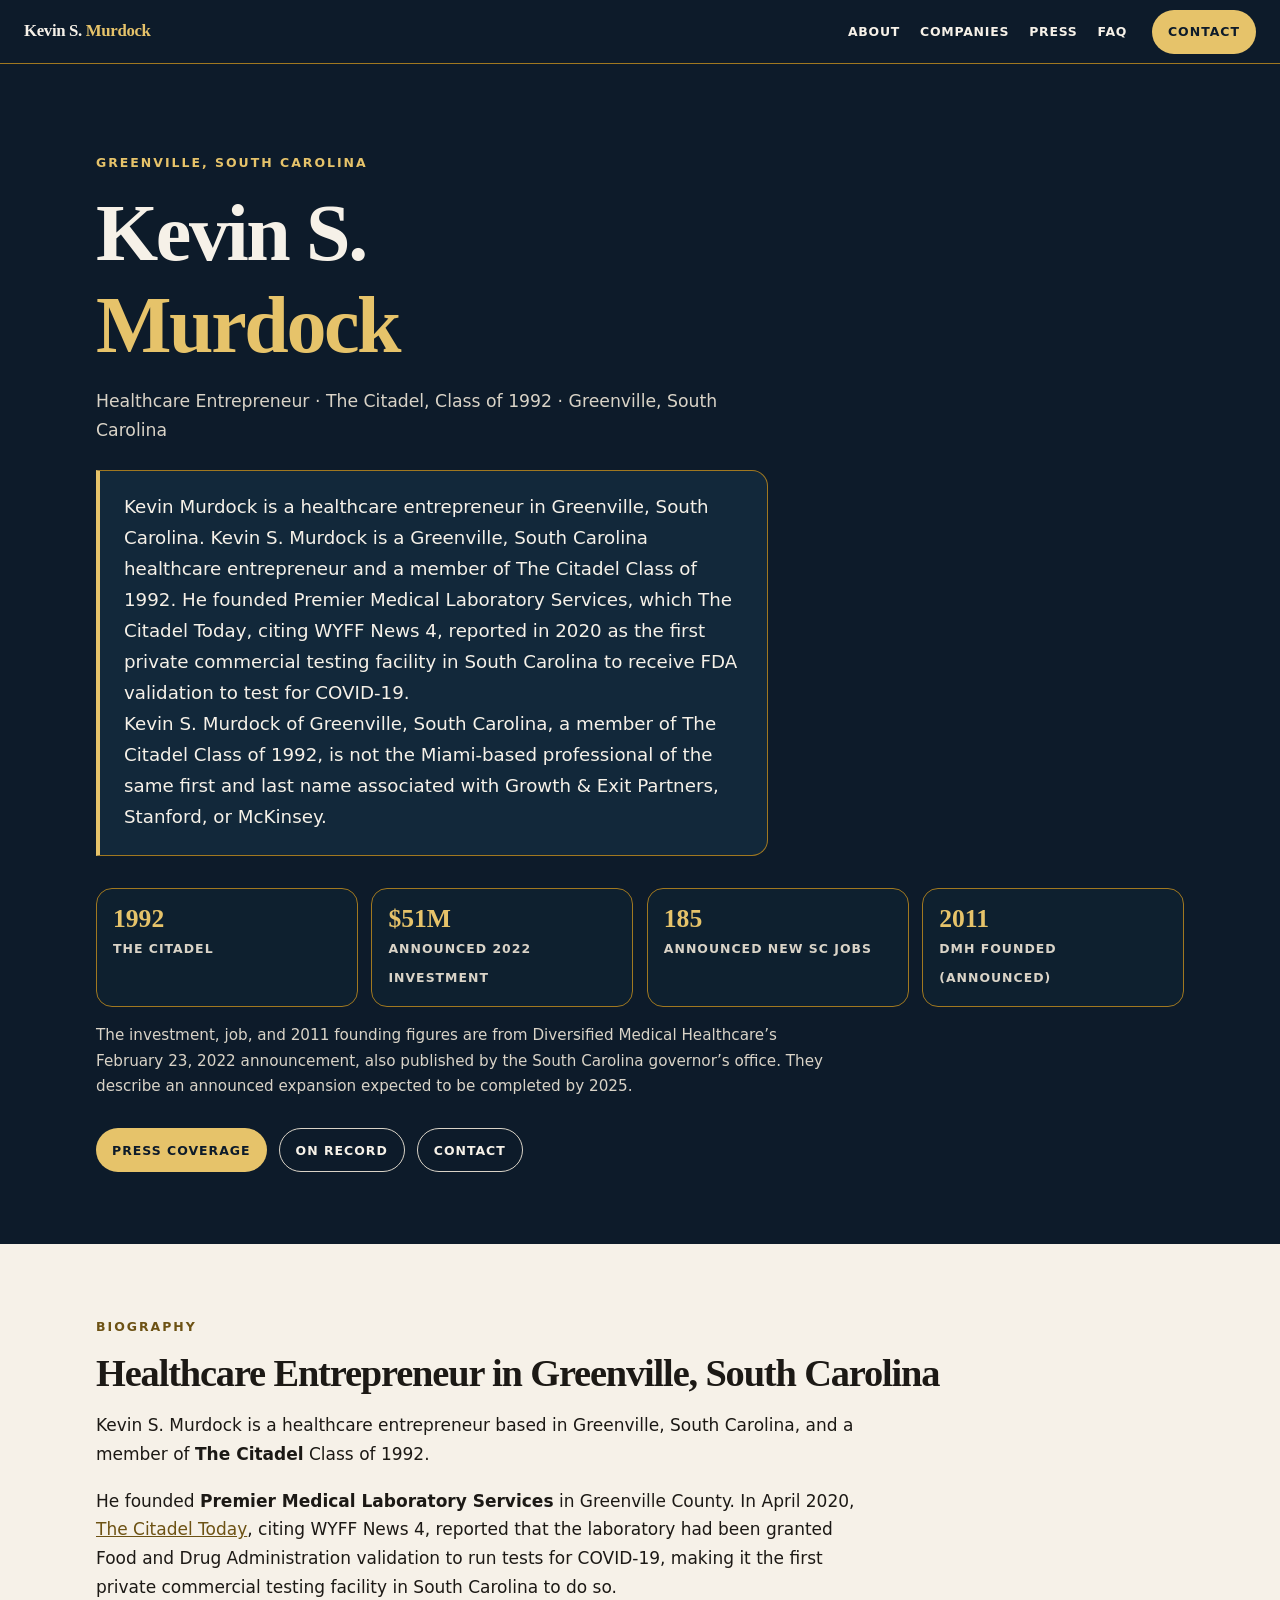
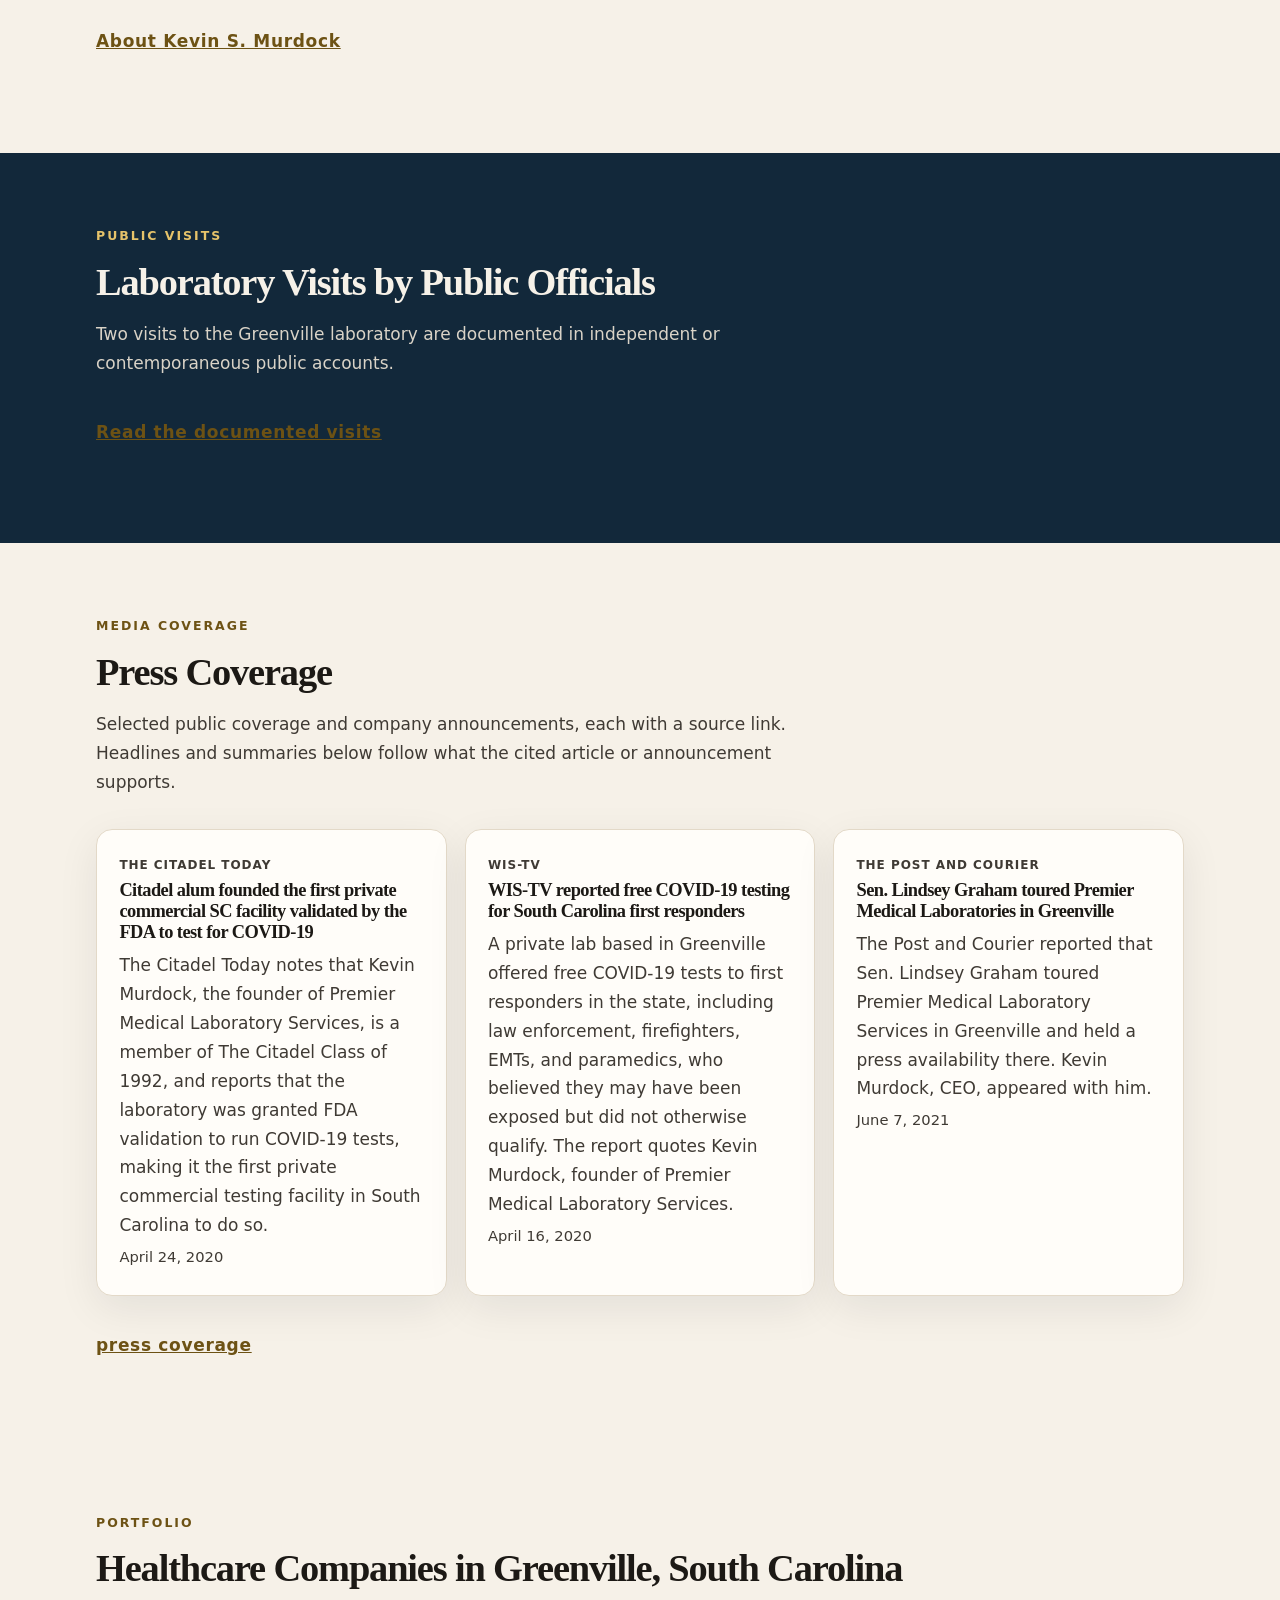
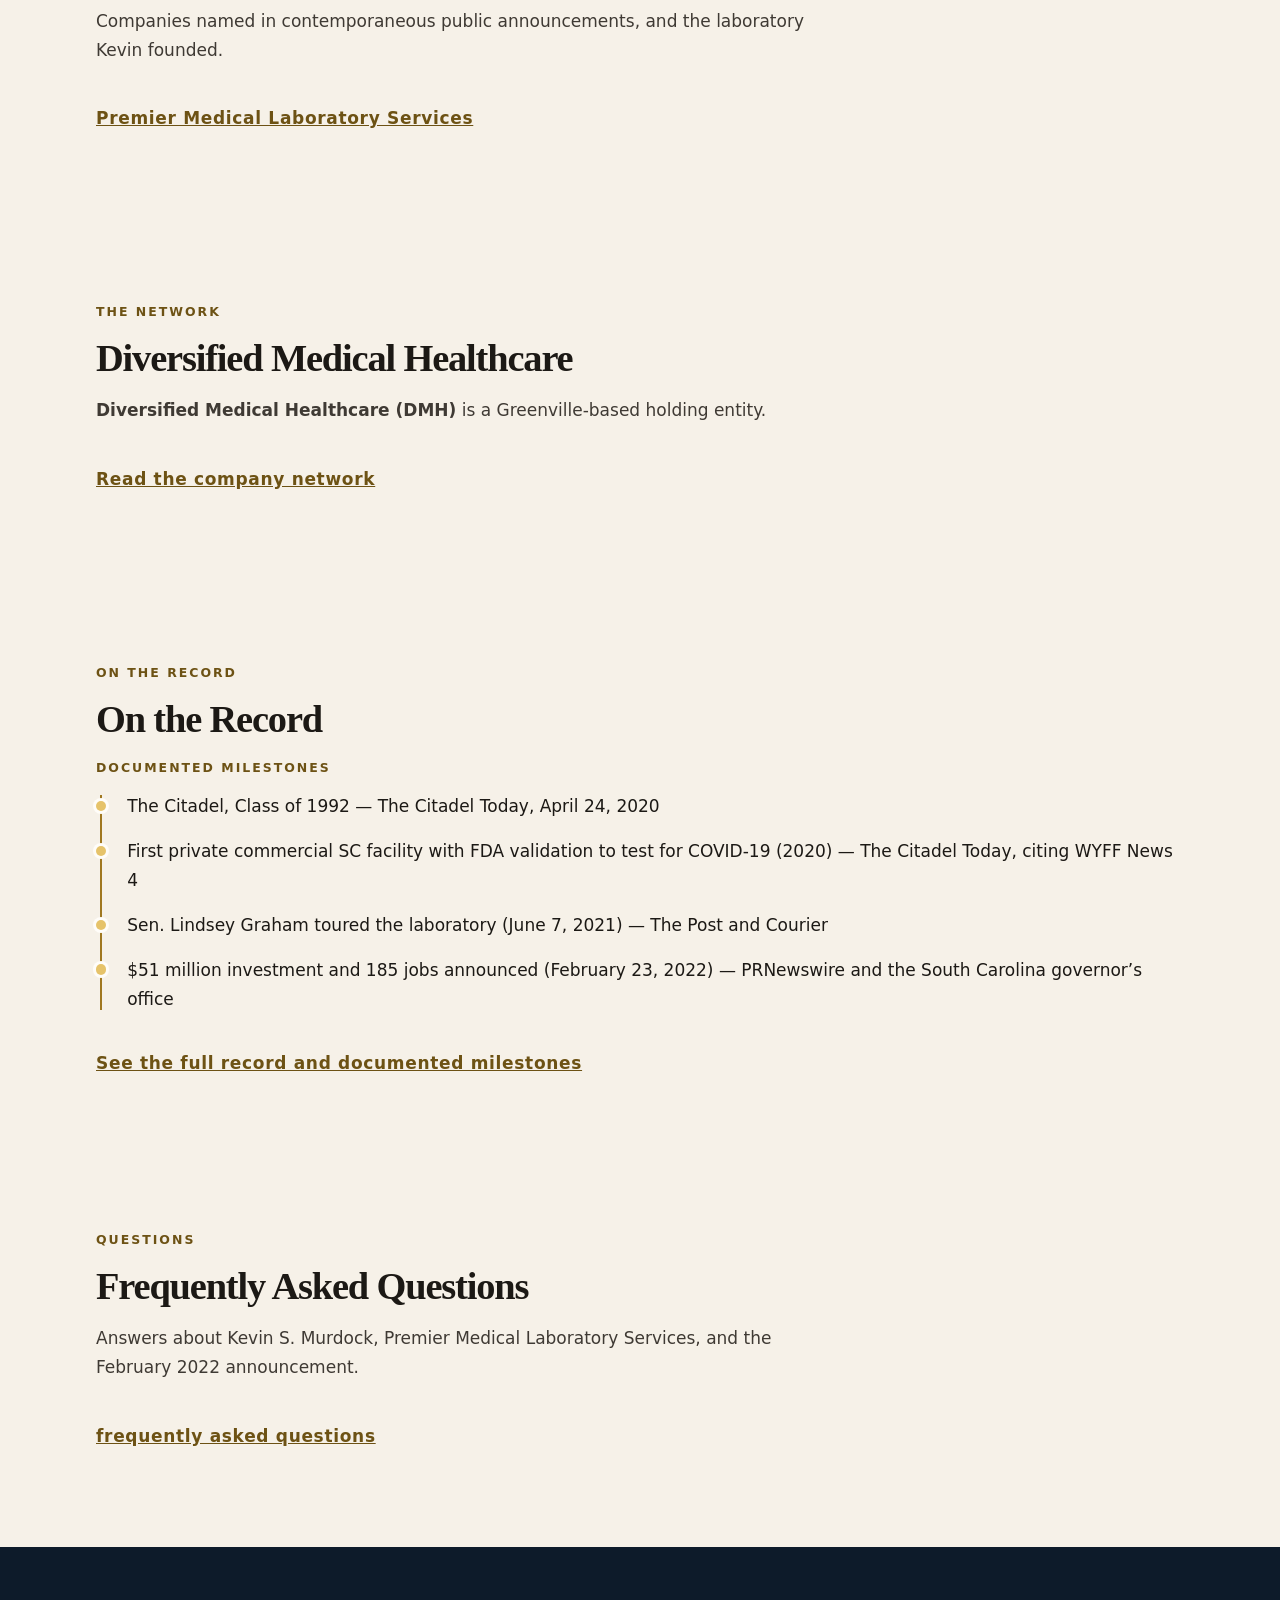
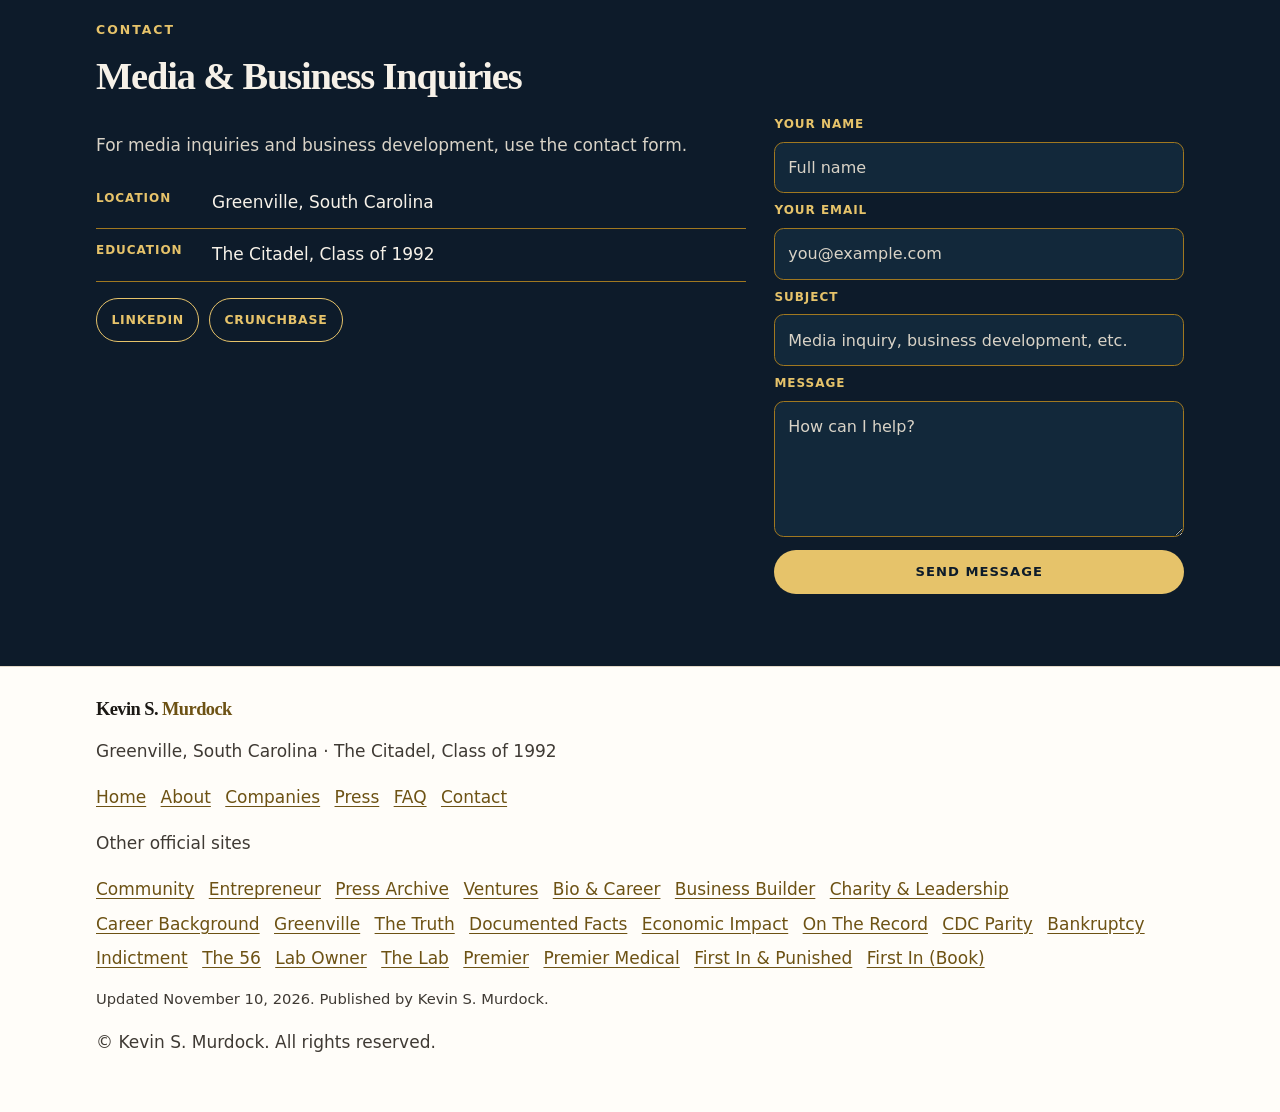
==== commit 34feefda: "Redesign the site as a modern multi-page personal profile Split the homepage into indexable about, c" ====
--- a/index.html
+++ b/index.html
@@ -5,7 +5,7 @@
 <meta name="viewport" content="width=device-width, initial-scale=1.0">
 <title>Kevin S. Murdock | Healthcare Entrepreneur | Greenville, SC</title>
 <meta name="description" content="Kevin S. Murdock, Citadel Class of 1992, founded Premier Medical Laboratory Services, SC's first private commercial COVID-19 testing lab.">
-<meta name="keywords" content="Kevin Murdock, Kevin S. Murdock, healthcare entrepreneur, Greenville SC, Premier Medical Laboratory Services, Diversified Medical Healthcare, COVID testing South Carolina, Citadel 1992, Lindsey Graham, Tim Scott">
+<meta name="keywords" content="Kevin Murdock, Kevin S. Murdock, healthcare entrepreneur, Greenville SC, Premier Medical Laboratory Services, Diversified Medical Healthcare, The Citadel Class of 1992">
 <meta name="author" content="Kevin S. Murdock">
 <meta name="robots" content="index, follow">
 <meta name="theme-color" content="#0d1b2a">
@@ -181,9 +181,6 @@
       "@id": "https://kevinsmurdock.com/#org-dmh",
       "name": "Diversified Medical Healthcare",
       "foundingDate": "2011",
-      "founder": {
-        "@id": "https://kevinsmurdock.com/#person"
-      },
       "address": {
         "@type": "PostalAddress",
         "streetAddress": "6000 Pelham Road",
@@ -417,68 +414,6 @@
       }
     },
     {
-      "@type": "FAQPage",
-      "@id": "https://kevinsmurdock.com/#faq-schema",
-      "mainEntity": [
-        {
-          "@type": "Question",
-          "name": "Who is Kevin S. Murdock?",
-          "acceptedAnswer": {
-            "@type": "Answer",
-            "text": "Kevin S. Murdock is a Greenville, South Carolina healthcare entrepreneur and a member of The Citadel Class of 1992. He founded Premier Medical Laboratory Services, which The Citadel Today, citing WYFF News 4, reported in April 2020 as the first private commercial testing facility in South Carolina to receive FDA validation to test for COVID-19."
-          }
-        },
-        {
-          "@type": "Question",
-          "name": "What is Kevin Murdock known for in Greenville, SC?",
-          "acceptedAnswer": {
-            "@type": "Answer",
-            "text": "Kevin S. Murdock is a healthcare entrepreneur in Greenville, South Carolina, and a member of The Citadel Class of 1992. He founded Premier Medical Laboratory Services, which in 2020 became the first private commercial testing facility in South Carolina granted FDA validation to run COVID-19 tests, according to The Citadel Today, WYFF News 4, and SCBiz. In February 2022, the South Carolina governor’s office published an announced expansion by Diversified Medical Healthcare, quoting him as CEO: a more than $51 million investment that would create 185 new jobs in Greenville County."
-          }
-        },
-        {
-          "@type": "Question",
-          "name": "What did Premier Medical Laboratory Services do during COVID-19?",
-          "acceptedAnswer": {
-            "@type": "Answer",
-            "text": "In March 2020, WYFF News 4 and SCBiz reported that Premier Medical Laboratory Services in Greenville County was granted FDA validation to run COVID-19 tests, making it the first private commercial testing facility in South Carolina to do so. The Citadel Today later published the same account and noted that Kevin Murdock, the founder, is a member of The Citadel Class of 1992. On April 16, 2020, WIS-TV reported that the Greenville-based laboratory offered free COVID-19 tests to first responders in the state, including law enforcement, firefighters, EMTs, and paramedics, who believed they may have been exposed but did not otherwise qualify."
-          }
-        },
-        {
-          "@type": "Question",
-          "name": "Where is he based?",
-          "acceptedAnswer": {
-            "@type": "Answer",
-            "text": "He is based in Greenville, South Carolina. Diversified Medical Healthcare’s February 23, 2022 announcement listed its corporate headquarters at 6000 Pelham Road in Greenville."
-          }
-        },
-        {
-          "@type": "Question",
-          "name": "What is Premier Medical Laboratory Services?",
-          "acceptedAnswer": {
-            "@type": "Answer",
-            "text": "It is a clinical laboratory in Greenville County founded by Kevin S. Murdock. In 2020, The Citadel Today and WYFF News 4 reported that it was the first private commercial testing facility in South Carolina granted FDA validation to run tests for COVID-19."
-          }
-        },
-        {
-          "@type": "Question",
-          "name": "What was announced in February 2022?",
-          "acceptedAnswer": {
-            "@type": "Answer",
-            "text": "On February 23, 2022, Diversified Medical Healthcare announced a $51 million investment and 185 new jobs in Greenville County. The South Carolina governor’s office also published the announcement. The company said the expansion, including a planned 136,000-square-foot facility at 315 Tanner Price Way, was expected to be completed by 2025."
-          }
-        },
-        {
-          "@type": "Question",
-          "name": "How can members of the press or a business partner reach him?",
-          "acceptedAnswer": {
-            "@type": "Answer",
-            "text": "Media and business inquiries can be sent through the contact form on this site."
-          }
-        }
-      ]
-    },
-    {
       "@type": "NewsArticle",
       "@id": "https://kevinsmurdock.com/#news-postandcourier-graham-2021-06-07",
       "url": "https://www.postandcourier.com/greenville/politics/graham-calls-for-hearings-on-covid-questions-surrounding-wuhan-lab-during-greenville-visit/article_6a07b858-c7be-11eb-88dc-b74da1ccd884.html",
@@ -509,10 +444,8 @@
   ]
 }</script>
 <link rel="icon" href="/favicon.svg" type="image/svg+xml">
-<link rel="preconnect" href="https://fonts.googleapis.com">
-<link rel="preconnect" href="https://fonts.gstatic.com" crossorigin>
 <link rel="preconnect" href="https://www.googletagmanager.com">
-<link href="https://fonts.googleapis.com/css2?family=Libre+Baskerville:ital,wght@0,400;0,700;1,400&family=Barlow:wght@400;500;600;700&display=swap" rel="stylesheet">
+<link rel="stylesheet" href="/css/site.css">
 <script async src="https://www.googletagmanager.com/gtag/js?id=G-H3GVQ6M8LM"></script>
 <script>
   window.dataLayer = window.dataLayer || [];
@@ -521,321 +454,6 @@
   gtag('config', 'G-H3GVQ6M8LM');
   gtag('config', 'AW-18090292877');
 </script>
-<style>
-  :root {
-    --navy: #0d1b2a;
-    --navy-2: #12283a;
-    --ink: #1c1915;
-    --cream: #f6f1e8;
-    --paper: #fffdf9;
-    --gold-on-navy: #e6c36a;
-    --gold-line: #a07820;
-    --gold-text: #6d5214;
-    --text-on-navy: #f6f1e8;
-    --muted-on-navy: #d9d3c7;
-    --muted: #3f3a34;
-    --line: #e3d9c8;
-    --header-h: 4.25rem;
-  }
-  *, *::before, *::after { box-sizing: border-box; }
-  html { scroll-behavior: smooth; scroll-padding-top: 5rem; }
-  body {
-    margin: 0;
-    font-family: "Barlow", "Noto Sans", "Segoe UI", sans-serif;
-    font-size: 1.0625rem;
-    line-height: 1.7;
-    color: var(--ink);
-    background: var(--cream);
-    overflow-wrap: break-word;
-  }
-  img { max-width: 100%; height: auto; }
-  :focus-visible {
-    outline: 2px solid var(--navy);
-    outline-offset: 3px;
-    box-shadow: 0 0 0 5px var(--gold-on-navy);
-  }
-  .skip {
-    position: absolute;
-    left: 0.75rem;
-    top: 0.75rem;
-    z-index: 40;
-    transform: translateY(-150%);
-    background: var(--gold-on-navy);
-    color: var(--navy);
-    padding: 0.7rem 1rem;
-    font-weight: 700;
-    text-decoration: none;
-  }
-  .skip:focus { transform: none; }
-  .site-header {
-    position: sticky;
-    top: 0;
-    z-index: 20;
-    display: flex;
-    flex-wrap: wrap;
-    align-items: center;
-    background: var(--navy);
-    border-bottom: 1px solid var(--gold-line);
-  }
-  .nav-state {
-    position: absolute;
-    width: 1px;
-    height: 1px;
-    padding: 0;
-    margin: -1px;
-    overflow: hidden;
-    clip: rect(0, 0, 0, 0);
-    white-space: nowrap;
-    border: 0;
-  }
-  .bar {
-    display: flex;
-    flex: 1 1 auto;
-    align-items: center;
-    justify-content: space-between;
-    gap: 0.75rem;
-    order: 1;
-    min-height: var(--header-h);
-    padding: 0 1.25rem;
-  }
-  .nav-cta { order: 2; margin-right: 1rem; }
-  .site-nav { order: 3; flex: 1 1 100%; }
-  .brand {
-    font-family: "Libre Baskerville", "Noto Serif", Georgia, serif;
-    color: var(--text-on-navy);
-    text-decoration: none;
-    font-weight: 700;
-    font-size: 1rem;
-  }
-  .brand span { color: var(--gold-on-navy); }
-  .nav-label, .nav-cta, .btn {
-    display: inline-flex;
-    align-items: center;
-    justify-content: center;
-    min-height: 44px;
-    padding: 0.55rem 0.9rem;
-    font-size: 0.78rem;
-    font-weight: 700;
-    letter-spacing: 0.08em;
-    text-transform: uppercase;
-    text-decoration: none;
-  }
-  .nav-label {
-    border: 1px solid var(--gold-on-navy);
-    color: var(--gold-on-navy);
-    cursor: pointer;
-  }
-  .close-label { display: none; }
-  .nav-state:checked + .bar .open-label { display: none; }
-  .nav-state:checked + .bar .close-label { display: inline; }
-  .nav-cta { color: var(--navy); background: var(--gold-on-navy); }
-  .site-nav { display: none; background: var(--navy); }
-  .nav-state:checked ~ .site-nav { display: block; }
-  .nav-state:focus-visible + .bar .nav-label {
-    outline: 2px solid var(--navy);
-    outline-offset: 3px;
-    box-shadow: 0 0 0 5px var(--gold-on-navy);
-  }
-  .site-nav ul, .stats, .outlets, .milestones, .page-links, .official-links {
-    list-style: none;
-    margin: 0;
-    padding: 0;
-  }
-  .site-nav ul { display: flex; flex-direction: column; padding: 0.25rem 1.25rem 1rem; }
-  .site-nav a {
-    display: flex;
-    align-items: center;
-    min-height: 44px;
-    color: var(--text-on-navy);
-    text-decoration: none;
-    font-size: 0.95rem;
-    font-weight: 600;
-  }
-  .site-nav a:hover { color: var(--gold-on-navy); }
-  .wrap { width: min(1080px, calc(100% - 2.5rem)); margin: 0 auto; }
-  .hero { background: var(--navy); color: var(--text-on-navy); padding: 4.5rem 0 3.5rem; }
-  .eyebrow, .kicker {
-    margin: 0 0 0.75rem;
-    color: var(--gold-text);
-    font-size: 0.78rem;
-    font-weight: 700;
-    letter-spacing: 0.16em;
-    text-transform: uppercase;
-  }
-  .hero .eyebrow { color: var(--gold-on-navy); }
-  h1, h2, h3 { font-family: "Libre Baskerville", "Noto Serif", Georgia, serif; line-height: 1.15; font-weight: 700; }
-  h1 { margin: 0 0 0.75rem; font-size: clamp(2.7rem, 8vw, 5.1rem); color: var(--text-on-navy); }
-  h1 span { color: var(--gold-on-navy); }
-  h2 { margin: 0 0 0.8rem; font-size: clamp(1.8rem, 3vw, 2.45rem); color: var(--ink); }
-  h3 { margin: 0 0 0.4rem; font-size: 1.15rem; }
-  .dek { margin: 0 0 1.25rem; max-width: 40rem; color: var(--muted-on-navy); font-size: 1.05rem; }
-  .lede { margin: 0 0 1.5rem; max-width: 42rem; color: var(--text-on-navy); font-size: 1.12rem; }
-  .stats { display: grid; grid-template-columns: 1fr 1fr; gap: 0.75rem; margin: 0 0 0.75rem; }
-  .stats li {
-    padding: 0.85rem 0.9rem;
-    border: 1px solid var(--gold-line);
-  }
-  .stats strong {
-    display: block;
-    font-family: "Libre Baskerville", Georgia, serif;
-    font-size: 1.55rem;
-    color: var(--gold-on-navy);
-    line-height: 1.1;
-  }
-  .stats span { color: var(--muted-on-navy); font-size: 0.78rem; font-weight: 700; letter-spacing: 0.08em; text-transform: uppercase; }
-  .stat-note { margin: 0 0 1.5rem; color: var(--muted-on-navy); font-size: 0.95rem; }
-  .hero-actions { display: flex; flex-wrap: wrap; gap: 0.75rem; }
-  .btn-gold { background: var(--gold-on-navy); color: var(--navy); }
-  .btn-ghost { border: 1px solid var(--muted-on-navy); color: var(--text-on-navy); }
-  section { padding: 4rem 0; scroll-margin-top: 5rem; }
-  .intro { max-width: 68ch; color: var(--muted); margin: 0 0 1.75rem; }
-  .stack { max-width: 72ch; }
-  .stack p { margin: 0 0 1rem; color: var(--ink); }
-  .layout { display: grid; gap: 1.5rem; }
-  .layout > :last-child { display: grid; gap: 0.85rem; align-content: start; }
-  .card, .quote, .lab, .press-card, .venture {
-    background: var(--paper);
-    border: 1px solid var(--line);
-    padding: 1.1rem 1.15rem;
-  }
-  .card p, .venture p, .lab p, .press-card p { margin: 0.2rem 0; color: var(--muted); }
-  .card h3, .venture h3, .lab h3, .press-card h3 { color: var(--ink); }
-  .hl { color: var(--gold-text); font-weight: 700; }
-  #senators { background: var(--navy-2); color: var(--text-on-navy); }
-  #senators h2, #contact h2 { color: var(--text-on-navy); }
-  #senators .kicker, #contact .kicker { color: var(--gold-on-navy); }
-  #senators .intro { color: var(--muted-on-navy); }
-  .quote {
-    background: transparent;
-    border: 1px solid var(--gold-line);
-    border-left: 4px solid var(--gold-on-navy);
-    margin-bottom: 1rem;
-  }
-  .quote > p { margin: 0 0 0.75rem; color: var(--gold-on-navy); font-size: 0.78rem; font-weight: 700; letter-spacing: 0.08em; text-transform: uppercase; }
-  .quote blockquote { margin: 0; }
-  .quote blockquote p { margin: 0; font-family: "Libre Baskerville", Georgia, serif; font-style: italic; font-size: 1.2rem; line-height: 1.55; color: var(--text-on-navy); }
-  .cite, .sources { display: block; margin-top: 0.8rem; color: var(--muted-on-navy); font-size: 0.92rem; font-style: normal; }
-  .pair { display: grid; gap: 0.85rem; }
-  .dark-card { background: var(--navy); border: 1px solid var(--gold-line); padding: 1.1rem 1.15rem; }
-  .dark-card h3 { color: var(--text-on-navy); }
-  .dark-card p { margin: 0; color: var(--muted-on-navy); }
-  .year { margin: 2rem 0 0.8rem; color: var(--gold-text); font-size: 0.78rem; letter-spacing: 0.14em; text-transform: uppercase; }
-  .year:first-of-type { margin-top: 0; }
-  .press-grid, .venture-grid, .lab-grid { display: grid; gap: 0.85rem; }
-  .outlet { color: var(--gold-text); font-size: 0.75rem; font-weight: 700; letter-spacing: 0.08em; text-transform: uppercase; margin-bottom: 0.35rem; }
-  .when { color: var(--muted); font-size: 0.92rem; }
-  .outlets { display: flex; flex-wrap: wrap; gap: 0.5rem; margin-top: 1.5rem; }
-  .outlets li { border: 1px solid var(--line); background: var(--paper); color: var(--muted); padding: 0.35rem 0.6rem; font-size: 0.85rem; }
-  .venture .era { margin: 0 0 0.35rem; color: var(--gold-text); font-size: 0.75rem; font-weight: 700; letter-spacing: 0.08em; text-transform: uppercase; }
-  .flag { margin: 0 0 0.35rem; color: var(--gold-text); font-size: 0.75rem; font-weight: 700; letter-spacing: 0.12em; }
-  .loc { color: var(--gold-text); font-weight: 700; }
-  .sources { color: var(--muted); margin-top: 1.25rem; }
-  .record { display: grid; gap: 1.25rem; }
-  .statement {
-    margin: 1rem 0 0;
-    background: var(--navy);
-    border-left: 4px solid var(--gold-on-navy);
-    padding: 1.15rem 1.2rem;
-  }
-  .statement p { margin: 0; color: var(--text-on-navy); font-family: "Libre Baskerville", Georgia, serif; font-style: italic; }
-  .statement .cite { color: var(--gold-on-navy); font-style: normal; font-weight: 700; letter-spacing: 0.06em; text-transform: uppercase; font-size: 0.75rem; }
-  .milestones { list-style: disc; padding-left: 1.15rem; }
-  .milestones li { margin: 0.4rem 0; color: var(--ink); }
-  .factbox { background: var(--paper); border: 1px solid var(--line); padding: 1rem 1rem 0.4rem; }
-  .factbox .kicker { margin-bottom: 0.4rem; }
-  #contact { background: var(--navy); color: var(--text-on-navy); }
-  .contact-grid { display: grid; gap: 1.5rem; }
-  .contact-copy { color: var(--muted-on-navy); }
-  .facts { margin: 1rem 0; }
-  .facts div { display: grid; grid-template-columns: 6.5rem 1fr; gap: 0.75rem; padding: 0.7rem 0; border-bottom: 1px solid var(--gold-line); }
-  .facts dt { color: var(--gold-on-navy); font-size: 0.75rem; font-weight: 700; letter-spacing: 0.08em; text-transform: uppercase; }
-  .facts dd { margin: 0; color: var(--text-on-navy); }
-  .clinks { display: flex; flex-wrap: wrap; gap: 0.6rem; }
-  .clinks a { border: 1px solid var(--gold-on-navy); color: var(--gold-on-navy); text-decoration: none; min-height: 44px; display: inline-flex; align-items: center; padding: 0.4rem 0.8rem; font-weight: 700; letter-spacing: 0.06em; text-transform: uppercase; font-size: 0.78rem; }
-  form { display: grid; gap: 0.45rem; }
-  label { color: var(--gold-on-navy); font-size: 0.75rem; font-weight: 700; letter-spacing: 0.08em; text-transform: uppercase; }
-  input, textarea {
-    width: 100%;
-    min-height: 44px;
-    padding: 0.7rem 0.8rem;
-    font: inherit;
-    font-size: 1rem;
-    color: var(--text-on-navy);
-    background: var(--navy-2);
-    border: 1px solid var(--gold-line);
-  }
-  textarea { min-height: 8.5rem; resize: vertical; }
-  input::placeholder, textarea::placeholder { color: var(--muted-on-navy); }
-  button {
-    min-height: 44px;
-    margin-top: 0.4rem;
-    border: 0;
-    background: var(--gold-on-navy);
-    color: var(--navy);
-    font: inherit;
-    font-size: 0.82rem;
-    font-weight: 700;
-    letter-spacing: 0.08em;
-    text-transform: uppercase;
-    cursor: pointer;
-  }
-  .site-footer { background: var(--paper); color: var(--muted); padding: 1.5rem 0 2rem; border-top: 1px solid var(--line); }
-  .foot-brand { font-family: "Libre Baskerville", Georgia, serif; color: var(--ink); font-weight: 700; }
-  .foot-brand span { color: var(--gold-text); }
-  .page-links, .official-links { display: flex; flex-wrap: wrap; gap: 0.35rem 0.9rem; margin: 0.8rem 0; }
-  .page-links a, .official-links a, .stack a, .venture a { color: var(--gold-text); }
-  .page-links a, .official-links a { text-underline-offset: 0.15em; }
-  .updated { margin: 0.4rem 0 0; font-size: 0.92rem; }
-  .sr-only {
-    position: absolute;
-    width: 1px;
-    height: 1px;
-    padding: 0;
-    margin: -1px;
-    overflow: hidden;
-    clip: rect(0, 0, 0, 0);
-    white-space: nowrap;
-    border: 0;
-  }
-  @media (max-width: 719px) {
-    .stats li:last-child { grid-column: 1 / -1; }
-  }
-  @media (max-width: 380px) {
-    .bar { padding: 0 0.55rem; gap: 0.35rem; }
-    .brand { font-size: 0.84rem; }
-    .nav-label, .nav-cta { padding: 0.4rem 0.45rem; letter-spacing: 0.03em; }
-    .nav-cta { margin-right: 0.55rem; }
-  }
-  @media (min-width: 720px) {
-    .stats { grid-template-columns: repeat(3, 1fr); }
-    .press-grid, .venture-grid, .lab-grid, .pair { grid-template-columns: 1fr 1fr; }
-    .layout, .record, .contact-grid { grid-template-columns: 1.4fr 0.8fr; align-items: start; }
-  }
-  @media (min-width: 960px) {
-    .nav-state, .nav-label { display: none; }
-    .site-header { flex-wrap: nowrap; gap: 1rem; padding: 0 1.5rem; min-height: var(--header-h); }
-    .bar { order: 1; padding: 0; min-height: 0; flex: 0 0 auto; }
-    .site-nav { order: 2; display: block; flex: 1 1 auto; background: transparent; }
-    .nav-cta { order: 3; margin-right: 0; }
-    .site-nav ul { flex-direction: row; justify-content: flex-end; gap: 0.2rem; padding: 0; }
-    .site-nav a { font-size: 0.78rem; letter-spacing: 0.06em; text-transform: uppercase; padding: 0 0.45rem; }
-    .stats { grid-template-columns: repeat(4, 1fr); }
-    .press-grid { grid-template-columns: 1fr 1fr 1fr; }
-    .venture-grid, .lab-grid { grid-template-columns: 1fr 1fr 1fr; }
-  }
-  @media (prefers-reduced-motion: reduce) {
-    html { scroll-behavior: auto; }
-    *, *::before, *::after { transition: none !important; animation: none !important; }
-  }
-  @media (forced-colors: active) {
-    :focus-visible { outline: 2px solid CanvasText; box-shadow: none; }
-  }
-  @media print {
-    .site-header, .hero-actions, form, .nav-label { display: none !important; }
-    body, .hero, #senators, #contact { background: #fff; color: #000; }
-    a { text-decoration: underline; }
-  }
-</style>
 </head>
 <body>
 <a class="skip" href="#main">Skip to content</a>
@@ -847,28 +465,23 @@
   </div>
   <nav class="site-nav" id="site-nav" aria-label="Primary">
     <ul>
-      <li><a href="#bio">Bio</a></li>
-      <li><a href="#senators">Recognition</a></li>
-      <li><a href="#press">Press</a></li>
-      <li><a href="#ventures">Ventures</a></li>
-      <li><a href="#network">Network</a></li>
-      <li><a href="#record">On Record</a></li>
-      <li><a href="#faq">FAQ</a></li>
+      <li><a href="/about/">About</a></li><li><a href="/companies/">Companies</a></li><li><a href="/press/">Press</a></li><li><a href="/faq/">FAQ</a></li>
     </ul>
   </nav>
   <a class="nav-cta" href="#contact">Contact</a>
 </header>
-
 <!-- Video investigation, 2026-11-08: the old video id hVFLJjfg_ls returns oEmbed 404 and its max-resolution thumbnail returns 404. This repository has no approved replacement video. The anchor stays hidden so the page does not show a dead player. -->
 <div id="video" hidden></div>
 
 <main id="main">
+
   <section class="hero" aria-labelledby="page-title">
     <div class="wrap">
       <p class="eyebrow">Greenville, South Carolina</p>
       <h1 id="page-title">Kevin S.<br><span>Murdock</span></h1>
       <p class="dek">Healthcare Entrepreneur &middot; The Citadel, Class of 1992 &middot; Greenville, South Carolina</p>
-      <p class="lede">Kevin S. Murdock is a Greenville, South Carolina healthcare entrepreneur and a member of The Citadel Class of 1992. He founded Premier Medical Laboratory Services, which The Citadel Today, citing WYFF News 4, reported in 2020 as the first private commercial testing facility in South Carolina to receive FDA validation to test for COVID-19.</p>
+      <div class="answer-block"><p class="lede">Kevin Murdock is a healthcare entrepreneur in Greenville, South Carolina. Kevin S. Murdock is a Greenville, South Carolina healthcare entrepreneur and a member of The Citadel Class of 1992. He founded Premier Medical Laboratory Services, which The Citadel Today, citing WYFF News 4, reported in 2020 as the first private commercial testing facility in South Carolina to receive FDA validation to test for COVID-19.</p>
+        <p class="lede">Kevin S. Murdock of Greenville, South Carolina, a member of The Citadel Class of 1992, is not the Miami-based professional of the same first and last name associated with Growth &amp; Exit Partners, Stanford, or McKinsey.</p></div>
       <ul class="stats">
         <li><strong>1992</strong> <span>The Citadel</span></li>
         <li><strong>$51M</strong> <span>Announced 2022 investment</span></li>
@@ -877,61 +490,29 @@
       </ul>
       <p class="stat-note">The investment, job, and 2011 founding figures are from Diversified Medical Healthcare&rsquo;s February 23, 2022 announcement, also published by the South Carolina governor&rsquo;s office. They describe an announced expansion expected to be completed by 2025.</p>
       <div class="hero-actions">
-        <a class="btn btn-gold" href="#press">Press Coverage</a>
-        <a class="btn btn-ghost" href="#record">On Record</a>
+        <a class="btn btn-gold" href="/press/">Press Coverage</a>
+        <a class="btn btn-ghost" href="/about/#record">On Record</a>
         <a class="btn btn-ghost" href="#contact">Contact</a>
       </div>
     </div>
   </section>
-
   <section id="bio" aria-labelledby="bio-title">
     <div class="wrap">
       <p class="kicker">Biography</p>
       <h2 id="bio-title">Healthcare Entrepreneur in Greenville, South Carolina</h2>
-      <div class="layout">
-        <div class="stack">
-          <p>Kevin S. Murdock is a healthcare entrepreneur based in Greenville, South Carolina, and a member of <strong>The Citadel</strong> Class of 1992.</p>
-          <p>He founded <strong>Premier Medical Laboratory Services</strong> in Greenville County. In April 2020, <a href="https://today.citadel.edu/upstate-commercial-lab-becomes-first-in-sc-to-test-for-covid-19/" target="_blank" rel="noopener noreferrer">The Citadel Today</a>, citing WYFF News 4, reported that the laboratory had been granted Food and Drug Administration validation to run tests for COVID-19, making it the first private commercial testing facility in South Carolina to do so.</p>
-          <p>In April 2020 the laboratory also announced free COVID-19 tests for first responders. <a href="https://www.wistv.com/2020/04/16/sc-lab-providing-free-covid-testing-all-first-responders/" target="_blank" rel="noopener noreferrer">WIS-TV</a> reported that program, and a <a href="https://www.prnewswire.com/news-releases/south-carolina-laboratory-launching-effort-to-supply-free-covid-19-tests-to-first-responders-301035029.html" target="_blank" rel="noopener noreferrer">April 3, 2020 company announcement</a> described the effort for EMTs, firefighters, and law enforcement.</p>
-          <p>Premier Medical Laboratory Services was one of the companies named in a February 23, 2022 announcement by <strong>Diversified Medical Healthcare</strong>, a holding entity the announcement said was founded in 2011. The other companies named in the body of that announcement were CPT Medical, Vessel Medical, and OnGen. Corporate headquarters were listed at 6000 Pelham Road in Greenville. The company announced a $51 million investment and 185 new jobs in Greenville County, including a planned 136,000-square-foot facility at 315 Tanner Price Way, expected to be completed by 2025. The <a href="https://governor.sc.gov/news/2022-02/diversified-medical-healthcare-expanding-operations-greenville-county" target="_blank" rel="noopener noreferrer">South Carolina governor&rsquo;s office</a> published the announcement, and it was issued on <a href="https://www.prnewswire.com/news-releases/diversified-medical-healthcare-to-invest-51-million-add-185-new-professionals-to-its-south-carolina-operations-301488765.html" target="_blank" rel="noopener noreferrer">PRNewswire</a>. In that announcement, the company said that over the prior two years it had provided a testing capacity of over 100,000 tests per day, with 98% of results delivered in under 24 hours, and that its companies served customers in all 50 U.S. states.</p>
-          <p>Kevin continues to work in Greenville, South Carolina.</p>
-          <p>Related sections: <a href="#press">press coverage</a>, <a href="#network">the laboratory network</a>, and <a href="#record">the on-the-record statement</a>.</p>
-        </div>
-        <div>
-          <article class="card">
-            <h3>Education</h3>
-            <p><span class="hl">The Citadel</span> &mdash; Class of 1992</p>
-          </article>
-          <article class="card">
-            <h3>Public record of visits and announcements</h3>
-            <p>U.S. Sen. Lindsey Graham toured the laboratory in June 2021, as reported by <a href="https://www.postandcourier.com/greenville/politics/graham-calls-for-hearings-on-covid-questions-surrounding-wuhan-lab-during-greenville-visit/article_6a07b858-c7be-11eb-88dc-b74da1ccd884.html" target="_blank" rel="noopener noreferrer">The Post and Courier</a>.</p>
-            <p>In February 2022, Gov. Henry McMaster and Commerce Secretary Harry M. Lightsey III issued statements on the $51 million expansion announcement.</p>
-          </article>
-          <article class="card">
-            <h3>Location</h3>
-            <p><span class="hl">Greenville, South Carolina</span></p>
-            <p>Headquarters listed at 6000 Pelham Road in the February 2022 announcement.</p>
-          </article>
-        </div>
+      <div class="stack">
+        <p>Kevin S. Murdock is a healthcare entrepreneur based in Greenville, South Carolina, and a member of <strong>The Citadel</strong> Class of 1992.</p>
+        <p>He founded <strong>Premier Medical Laboratory Services</strong> in Greenville County. In April 2020, <a href="https://today.citadel.edu/upstate-commercial-lab-becomes-first-in-sc-to-test-for-covid-19/" target="_blank" rel="noopener noreferrer">The Citadel Today</a>, citing WYFF News 4, reported that the laboratory had been granted Food and Drug Administration validation to run tests for COVID-19, making it the first private commercial testing facility in South Carolina to do so.</p>
+        <p><a class="more-link" href="/about/">About Kevin S. Murdock</a></p>
       </div>
     </div>
   </section>
-
   <section id="senators" aria-labelledby="senators-title">
     <div class="wrap">
       <p class="kicker">Public visits</p>
       <h2 id="senators-title">Laboratory Visits by Public Officials</h2>
       <p class="intro">Two visits to the Greenville laboratory are documented in independent or contemporaneous public accounts.</p>
-      <div class="pair">
-        <article class="dark-card">
-          <h3>U.S. Sen. Lindsey Graham</h3>
-          <p>On June 7, 2021, Sen. Lindsey Graham toured Premier Medical Laboratories in Greenville, as reported by <a href="https://www.postandcourier.com/greenville/politics/graham-calls-for-hearings-on-covid-questions-surrounding-wuhan-lab-during-greenville-visit/article_6a07b858-c7be-11eb-88dc-b74da1ccd884.html" target="_blank" rel="noopener noreferrer">The Post and Courier</a>.</p>
-        </article>
-        <article class="dark-card">
-          <h3>Senior staff of U.S. Sen. Tim Scott</h3>
-          <p>On April 8, 2021, the <a href="https://scbiofoundation.org/senator-tim-scotts-senior-staff-visits-scs-first-covid-19-testing-lab-at-one-year-mark/" target="_blank" rel="noopener noreferrer">SCBIO Foundation</a> published an account of a visit to the Greenville headquarters by senior staff of Sen. Tim Scott. That account quoted Senator Scott as saying: <em>&ldquo;From leading research and innovation to generously donating PPE for our front line workers, Diversified Medical Healthcare has been a valuable partner for South Carolina. Their efforts highlight the life-saving impact of American innovation, and I am proud of the work they have done.&rdquo;</em> The same account described a workforce of more than 450 people at the time of the visit. That figure is from the 2021 visit write-up and is not presented here as a current headcount.</p>
-        </article>
-      </div>
+      <p><a class="more-link" href="/about/#senators">Read the documented visits</a></p>
     </div>
   </section>
   <section id="press" aria-labelledby="press-title">
@@ -939,135 +520,52 @@
       <p class="kicker">Media Coverage</p>
       <h2 id="press-title">Press Coverage</h2>
       <p class="intro">Selected public coverage and company announcements, each with a source link. Headlines and summaries below follow what the cited article or announcement supports.</p>
-      <h3 class="year">2022</h3>
       <div class="press-grid">
-        <article class="press-card"><p class="outlet">South Carolina Governor&rsquo;s Office</p><h3><a href="https://governor.sc.gov/news/2022-02/diversified-medical-healthcare-expanding-operations-greenville-county" target="_blank" rel="noopener noreferrer">Diversified Medical Healthcare announced an expansion in Greenville County</a></h3><p class="summary">The official announcement described a more than $51 million investment that would create 185 new jobs. It named Premier Medical Laboratory Services, CPT Medical, Vessel Medical, and OnGen, and quoted CEO Kevin Murdock.</p><p class="when"><time datetime="2022-02-23">February 23, 2022</time></p></article>
-        <article class="press-card"><p class="outlet">The Post and Courier</p><h3><a href="https://www.postandcourier.com/greenville/business/greenville-medical-firm-adds-185-jobs-invests-51m-in-expansion/article_5feb28e8-93e0-11ec-9080-2bc7f038245e.html" target="_blank" rel="noopener noreferrer">Greenville medical firm adds 185 jobs, invests $51M in expansion</a></h3><p class="summary">Greenville-based Diversified Medical Healthcare planned to expand into a new facility and launch another product line, an investment of $51 million that would create 185 new jobs. The article also states that Premier Medical Laboratory Services was the first lab in the state to be validated.</p><p class="when"><time datetime="2022-02-23">February 23, 2022</time></p></article>
-        <article class="press-card"><p class="outlet">SCBiz</p><h3><a href="https://scbiz.com/diversified-medical-healthcare-to-invest-51-million-add-185-jobs/" target="_blank" rel="noopener noreferrer">Diversified Medical Healthcare to invest $51 million, add 185 jobs</a></h3><p class="summary">Greenville&rsquo;s Diversified Medical Healthcare announced plans to invest $51 million in growth, an expansion that would mean 185 new professional jobs for the Upstate. The article quotes CEO Kevin Murdock and Gov. Henry McMaster.</p><p class="when"><time datetime="2022-02-23">February 23, 2022</time></p></article>
-        <article class="press-card"><p class="outlet">PRNewswire</p><h3><a href="https://www.prnewswire.com/news-releases/diversified-medical-healthcare-to-invest-51-million-add-185-new-professionals-to-its-south-carolina-operations-301488765.html" target="_blank" rel="noopener noreferrer">Diversified Medical Healthcare announced a $51 million investment and 185 new jobs</a></h3><p class="when"><time datetime="2022-02-23">February 23, 2022</time></p></article>
-        <article class="press-card"><p class="outlet">PRNewswire</p><h3><a href="https://www.prnewswire.com/news-releases/new-stealth-omicron-ba2-variant-identified-by-premier-medical-laboratory-services-301475888.html" target="_blank" rel="noopener noreferrer">Premier Medical Laboratory Services announced identification of the BA.2 Omicron variant</a></h3><p class="when"><time datetime="2022-02">February 2022</time></p></article>
-        <article class="press-card"><p class="outlet">PRNewswire &middot; Miami Patch</p><h3><a href="https://www.prnewswire.com/news-releases/first-covid-19-ba4-variant-cases-in-the-state-of-florida-identified-301563244.html" target="_blank" rel="noopener noreferrer">The laboratory announced identification of BA.4 cases in Florida</a></h3><p class="when"><time datetime="2022-06">June 2022</time></p></article>
+        <article class="press-card"><p class="outlet">The Citadel Today</p><h3><a href="https://today.citadel.edu/upstate-commercial-lab-becomes-first-in-sc-to-test-for-covid-19/" target="_blank" rel="noopener noreferrer">Citadel alum founded the first private commercial SC facility validated by the FDA to test for COVID-19</a></h3><p class="summary">The Citadel Today notes that Kevin Murdock, the founder of Premier Medical Laboratory Services, is a member of The Citadel Class of 1992, and reports that the laboratory was granted FDA validation to run COVID-19 tests, making it the first private commercial testing facility in South Carolina to do so.</p><p class="when"><time datetime="2020-04-24">April 24, 2020</time></p></article>
+        <article class="press-card"><p class="outlet">WIS-TV</p><h3><a href="https://www.wistv.com/2020/04/16/sc-lab-providing-free-covid-testing-all-first-responders/" target="_blank" rel="noopener noreferrer">WIS-TV reported free COVID-19 testing for South Carolina first responders</a></h3><p class="summary">A private lab based in Greenville offered free COVID-19 tests to first responders in the state, including law enforcement, firefighters, EMTs, and paramedics, who believed they may have been exposed but did not otherwise qualify. The report quotes Kevin Murdock, founder of Premier Medical Laboratory Services.</p><p class="when"><time datetime="2020-04-16">April 16, 2020</time></p></article>
+        <article class="press-card"><p class="outlet">The Post and Courier</p><h3><a href="https://www.postandcourier.com/greenville/politics/graham-calls-for-hearings-on-covid-questions-surrounding-wuhan-lab-during-greenville-visit/article_6a07b858-c7be-11eb-88dc-b74da1ccd884.html" target="_blank" rel="noopener noreferrer">Sen. Lindsey Graham toured Premier Medical Laboratories in Greenville</a></h3><p class="summary">The Post and Courier reported that Sen. Lindsey Graham toured Premier Medical Laboratory Services in Greenville and held a press availability there. Kevin Murdock, CEO, appeared with him.</p><p class="when"><time datetime="2021-06-07">June 7, 2021</time></p></article>
       </div>
-      <h3 class="year">2021</h3>
-      <div class="press-grid">
-        <article class="press-card"><p class="outlet">PRNewswire (company press release)</p><h3><a href="https://www.prnewswire.com/news-releases/one-year-since-fda-validation-of-south-carolinas-first-covid-19-testing-laboratory-301254210.html" target="_blank" rel="noopener noreferrer">One Year Since FDA Validation of South Carolina&rsquo;s First COVID-19 Testing Laboratory</a></h3><p class="summary">In this company press release, Diversified Medical Healthcare marked one year since Premier Medical Laboratory Services was validated as an independent COVID-19 testing laboratory in South Carolina. The company reported more than one million COVID-19 tests processed, a laboratory staff of more than 360 employees, and that CPT Medical was capable of manufacturing 60,000 test kits per day.</p><p class="when"><time datetime="2021-03-23">March 23, 2021</time></p></article>
-        <article class="press-card"><p class="outlet">PRNewswire (company press release)</p><h3><a href="https://www.prnewswire.com/news-releases/senator-tim-scotts-senior-staff-visits-scs-first-covid-19-testing-lab-at-one-year-mark-301265250.html" target="_blank" rel="noopener noreferrer">Senator Tim Scott&rsquo;s Senior Staff Visits SC&rsquo;s First COVID-19 Testing Lab at One Year Mark</a></h3><p class="summary">In this company press release, Diversified Medical Healthcare announced that Sen. Tim Scott&rsquo;s senior staff visited the company&rsquo;s Greenville headquarters, which houses Premier Medical Laboratory Services, CPT Medical, OnGen, and Vessel Medical. The release quotes Senator Scott calling the companies a valuable partner for South Carolina. It also states that the visit came just two weeks after SC State Representatives Bobby Cox and Bruce Bannister visited the facility.</p><p class="when"><time datetime="2021-04-08">April 8, 2021</time></p></article>
-        <article class="press-card"><p class="outlet">SCBIO Foundation</p><h3><a href="https://scbiofoundation.org/senator-tim-scotts-senior-staff-visits-scs-first-covid-19-testing-lab-at-one-year-mark/" target="_blank" rel="noopener noreferrer">Senator Tim Scott&rsquo;s senior staff visited the Greenville laboratory</a></h3><p class="when"><time datetime="2021-04-08">April 8, 2021</time></p></article>
-        <article class="press-card"><p class="outlet">SCBiz</p><h3><a href="https://scbiz.com/greenville-lab-honored-for-nations-highest-covid-19-testing-capacity/" target="_blank" rel="noopener noreferrer">Sen. Tim Scott&rsquo;s senior staff visited the Greenville laboratory</a></h3><p class="summary">SCBiz reported that Sen. Tim Scott&rsquo;s senior staff visited the 40,000-square-foot Greenville facility that houses Premier Medical Laboratory Services, CPT Medical, OnGen, and Vessel Medical. The article quoted Senator Scott, from a news release, saying the companies had been a valuable partner for South Carolina.</p><p class="when"><time datetime="2021-04-09">April 9, 2021</time></p></article>
-        <article class="press-card"><p class="outlet">WYFF News 4</p><h3><a href="https://www.wyff4.com/article/greenville-county-lab-among-largest-in-country-testing-for-covid-19-variants-strains/36178979" target="_blank" rel="noopener noreferrer">Greenville County lab among largest in country testing for COVID-19 variants</a></h3><p class="summary">WYFF News 4 reported that Premier Medical Laboratory Services in Greenville County was among the largest laboratories in the country testing for COVID-19 variants. The station said the lab had added three genome sequencing machines to identify COVID-19 strains and was preparing to begin that testing.</p><p class="when"><time datetime="2021-04-21">April 21, 2021</time></p></article>
-        <article class="press-card"><p class="outlet">Greenville Journal (sponsored/branded content)</p><h3><a href="https://greenvillejournal.com/branded-content/sen-tim-scotts-staff-visits-greenville-sc-medical-lab/" target="_blank" rel="noopener noreferrer">Sen. Tim Scott&rsquo;s staff visits Greenville medical lab</a></h3><p class="summary">In this sponsored/branded content, published May 7, 2021, Diversified Medical Healthcare announced that Sen. Tim Scott&rsquo;s staff visited the Greenville facility that houses Premier Medical Laboratory Services. The article says founder Kevin Murdock introduced them to the company&rsquo;s research and development team.</p><p class="when"><time datetime="2021-05-07">May 7, 2021</time></p></article>
-        <article class="press-card"><p class="outlet">The Post and Courier</p><h3><a href="https://www.postandcourier.com/greenville/politics/graham-calls-for-hearings-on-covid-questions-surrounding-wuhan-lab-during-greenville-visit/article_6a07b858-c7be-11eb-88dc-b74da1ccd884.html" target="_blank" rel="noopener noreferrer">Sen. Lindsey Graham toured Premier Medical Laboratories in Greenville</a></h3><p class="summary">The Post and Courier reported that Sen. Lindsey Graham toured Premier Medical Laboratory Services in Greenville and held a press availability there. Kevin Murdock, CEO, appeared with him.</p><p class="when"><time datetime="2021-06-07">June 7, 2021</time></p></article>
-        <article class="press-card"><p class="outlet">PRNewswire (company press release)</p><h3><a href="https://www.prnewswire.com/news-releases/us-senator-lindsey-graham-speaks-on-the-importance-of-variant-tracking-amid-increasing-spread-of-the-delta-variant-301315031.html" target="_blank" rel="noopener noreferrer">U.S. Senator Lindsey Graham Speaks on The Importance of Variant Tracking Amid Increasing Spread of the Delta Variant</a></h3><p class="summary">In this company press release, Diversified Medical Healthcare said U.S. Sen. Lindsey Graham toured Premier Medical Laboratory Services in Greenville and discussed variant tracking. The release states that Senator Graham spoke alongside Kevin Murdock, CEO of Premier Medical Laboratory Services, and includes a photograph of Murdock showing Graham around the laboratory.</p><p class="when"><time datetime="2021-06-17">June 17, 2021</time></p></article>
-      </div>
-      <h3 class="year">2020</h3>
-      <div class="press-grid">
-        <article class="press-card"><p class="outlet">SCBiz</p><h3><a href="https://scbiz.com/coping-with-covid-cpt-medical/" target="_blank" rel="noopener noreferrer">COPING WITH COVID: CPT Medical</a></h3><p class="summary">SCBiz reported that CPT Medical, in conjunction with Premier Medical Laboratory Services, expected to produce 54,000 COVID-19 test kits. The article quotes CPT Medical CEO and founder Connie Liesman on expanding domestic production.</p><p class="when"><time datetime="2020-03-23">March 23, 2020</time></p></article>
-        <article class="press-card"><p class="outlet">SCBiz</p><h3><a href="https://scbiz.com/greenville-lab-validated-for-covid-19-tests/" target="_blank" rel="noopener noreferrer">Greenville lab validated for COVID-19 tests</a></h3><p class="summary">Greenville-based Premier Medical Laboratory Services became the first commercial laboratory in the state validated to process COVID-19 testing, the company announced. The article quotes founder Kevin Murdock.</p><p class="when"><time datetime="2020-03-24">March 24, 2020</time></p></article>
-        <article class="press-card"><p class="outlet">PRNewswire (company press release)</p><h3><a href="https://www.prnewswire.com/news-releases/first-commercial-laboratory-in-south-carolina-validated-for-covid-19-testing-301028937.html" target="_blank" rel="noopener noreferrer">First Commercial Laboratory in South Carolina Validated for COVID-19 Testing</a></h3><p class="summary">In this company press release, Premier Medical Laboratory Services, headquartered in Greenville, announced it was validated for COVID-19 testing. The release described a then-current testing capacity of 1,000 tests per day, with plans to reach 28,000 per week, and quoted founder Kevin Murdock.</p><p class="when"><time datetime="2020-03-24">March 24, 2020</time></p></article>
-        <article class="press-card"><p class="outlet">WYFF News 4</p><h3><a href="https://www.wyff4.com/article/upstate-commercial-lab-becomes-first-in-sc-to-test-for-covid-19-testing/31917255" target="_blank" rel="noopener noreferrer">Upstate commercial lab becomes first in SC to test for COVID-19</a></h3><p class="summary">Premier Medical Laboratory Services in Greenville County was granted validation by the Food and Drug Administration to run tests for COVID-19, making it the first private commercial testing facility in South Carolina to do so. Founder Kevin Murdock said he planned to hire local people laid off from restaurants and businesses.</p><p class="when"><time datetime="2020-03-25">March 25, 2020</time></p></article>
-        <article class="press-card"><p class="outlet">PRNewswire</p><h3><a href="https://www.prnewswire.com/news-releases/south-carolina-laboratory-launching-effort-to-supply-free-covid-19-tests-to-first-responders-301035029.html" target="_blank" rel="noopener noreferrer">The laboratory announced free COVID-19 tests for first responders and FDA EUA validation</a></h3><p class="when"><time datetime="2020-04-03">April 3, 2020</time></p></article>
-        <article class="press-card"><p class="outlet">WIS-TV</p><h3><a href="https://www.wistv.com/2020/04/16/sc-lab-providing-free-covid-testing-all-first-responders/" target="_blank" rel="noopener noreferrer">WIS-TV reported free COVID-19 testing for South Carolina first responders</a></h3><p class="summary">A private lab based in Greenville offered free COVID-19 tests to first responders in the state, including law enforcement, firefighters, EMTs, and paramedics, who believed they may have been exposed but did not otherwise qualify. The report quotes Kevin Murdock, founder of Premier Medical Laboratory Services.</p><p class="when"><time datetime="2020-04-16">April 16, 2020</time></p></article>
-        <article class="press-card"><p class="outlet">The Citadel Today</p><h3><a href="https://today.citadel.edu/upstate-commercial-lab-becomes-first-in-sc-to-test-for-covid-19/" target="_blank" rel="noopener noreferrer">Citadel alum founded the first private commercial SC facility validated by the FDA to test for COVID-19</a></h3><p class="summary">The Citadel Today notes that Kevin Murdock, the founder of Premier Medical Laboratory Services, is a member of The Citadel Class of 1992, and reports that the laboratory was granted FDA validation to run COVID-19 tests, making it the first private commercial testing facility in South Carolina to do so.</p><p class="when"><time datetime="2020-04-24">April 24, 2020</time></p></article>
-        <article class="press-card"><p class="outlet">PRNewswire</p><h3><a href="https://www.prnewswire.com/news-releases/vessel-medical-donates-thousands-of-n95-masks-to-south-carolina-frontline-workers-during-covid-19-ppe-shortage-301053623.html" target="_blank" rel="noopener noreferrer">Vessel Medical announced donations of N95 masks to South Carolina frontline workers</a></h3><p class="when"><time datetime="2020-05">2020</time></p></article>
-        <article class="press-card"><p class="outlet">SCBiz</p><h3><a href="https://scbiz.com/greenville-companies-partner-to-patch-a-hole-in-covid-19-supply-chain/" target="_blank" rel="noopener noreferrer">Greenville companies partner to patch a hole in COVID-19 supply chain</a></h3><p class="summary">SCBiz reported that Greenville companies CPT Medical and Hoowaki had begun working together on COVID-19 test kits. The article said CPT Medical had brought on 25 additional workers and aimed to produce about 200,000 test kits weekly once the operation was automated.</p><p class="when"><time datetime="2020-07-31">July 31, 2020</time></p></article>
-      </div>
-      <ul class="outlets">
-        <li>The Citadel Today</li><li>GenomeWeb</li><li>WYFF News 4</li><li>SCBiz</li><li>WIS-TV</li><li>PRNewswire</li><li>The Post and Courier</li><li>SCBIO Foundation</li><li>SC Governor</li><li>Miami Patch</li>
-      </ul>
-    </div>
-  <h3 class="year">2019</h3>
-      <div class="press-grid">
-        <article class="press-card"><p class="outlet">GenomeWeb</p><h3><a href="https://www.genomeweb.com/pcr/premier-medical-laboratory-services-exclusively-offer-patia-type-2-diabetes-risk-test-us" target="_blank" rel="noopener noreferrer">Premier Medical Laboratory Services to Exclusively Offer Patia Type 2 Diabetes Risk Test in US</a></h3><p class="summary">On June 13, 2019, GenomeWeb reported that Patia had signed an exclusive deal with Premier Medical Laboratory Services to offer a type 2 diabetes risk assay in the United States, announcing Premier as the exclusive U.S. provider of the PATIA DiabetesPredict test at that time.</p><p class="when"><time datetime="2019-06-13">June 13, 2019</time></p></article>
-      </div>
-      </section>
-
+      <p class="section-cta"><a class="more-link" href="/press/">press coverage</a></p>
+    </div>
+  </section>
   <section id="ventures" aria-labelledby="ventures-title">
     <div class="wrap">
       <p class="kicker">Portfolio</p>
       <h2 id="ventures-title">Healthcare Companies in Greenville, South Carolina</h2>
       <p class="intro">Companies named in contemporaneous public announcements, and the laboratory Kevin founded.</p>
-      <div class="venture-grid">
-        <article class="venture"><p class="era">Founded by Kevin S. Murdock</p><h3>Premier Medical Laboratory Services</h3><p>A Greenville County clinical laboratory. The Citadel Today, citing WYFF News 4, reported in April 2020 that it was the first private commercial testing facility in South Carolina granted FDA validation to test for COVID-19.</p></article>
-        <article class="venture"><p class="era">Founded 2011 (2022 announcement)</p><h3>Diversified Medical Healthcare</h3><p>A holding entity. The February 23, 2022 announcement named Premier Medical Laboratory Services, CPT Medical, Vessel Medical, and OnGen in the body of the release, and announced a $51 million investment and 185 new jobs in Greenville County.</p></article>
-        <article class="venture"><p class="era">Named in the 2022 announcement</p><h3>CPT Medical, Vessel Medical, and OnGen</h3><p>Described in that announcement as sterile medical manufacturing, medical supply and equipment distribution, and medical software, respectively.</p></article>
-      </div>
+      <p><a class="more-link" href="/companies/">Premier Medical Laboratory Services</a></p>
     </div>
   </section>
   <section id="network" aria-labelledby="network-title">
     <div class="wrap">
       <p class="kicker">The Network</p>
       <h2 id="network-title">Diversified Medical Healthcare</h2>
-      <div class="stack">
-        <p><strong>Diversified Medical Healthcare (DMH)</strong> is a Greenville-based holding entity. In its February 23, 2022 announcement, the company said it was founded in 2011 and that its companies were Premier Medical Laboratory Services, CPT Medical, Vessel Medical, and OnGen. The same release&rsquo;s about section also named Dynasty Medical Laboratory Services and First Medical Laboratory Services among its laboratories. Corporate headquarters were listed at 6000 Pelham Road in Greenville.</p>
-        <p>That announcement described a <strong>$51 million investment</strong> and <strong>185 new jobs</strong> in Greenville County, including a planned 136,000-square-foot facility at 315 Tanner Price Way, expected to be completed by 2025. It was issued on PRNewswire and published by the South Carolina governor&rsquo;s office. In the same announcement, CEO Kevin Murdock said: <em>&ldquo;Our mission is to positively impact patient lives with solutions that drive the healthcare industry forward.&rdquo;</em> Gov. Henry McMaster and Commerce Secretary Harry M. Lightsey III issued statements congratulating the company on the expansion. The company also said that, over the prior two years, it had provided a testing capacity of over 100,000 tests per day with 98% of results delivered in under 24 hours, and that its companies served customers in all 50 U.S. states.</p>
-      </div>
-      <div class="lab-grid">
-        <article class="lab"><p class="flag">SC</p><h3>Premier Medical Laboratory Services</h3><p class="loc">Greenville, SC</p><p>Founded by Kevin S. Murdock. Reported in 2020 as the first private commercial SC facility with FDA validation to test for COVID-19 (The Citadel Today / WYFF News 4).</p></article>
-        <article class="lab"><p class="flag">SC</p><h3>CPT Medical</h3><p class="loc">Named in the Feb. 23, 2022 announcement</p><p>Described there as sterile medical manufacturing.</p></article>
-        <article class="lab"><p class="flag">SC</p><h3>Vessel Medical</h3><p class="loc">Named in the Feb. 23, 2022 announcement</p><p>Described there as medical supply and equipment distribution.</p></article>
-        <article class="lab"><p class="flag">SC</p><h3>OnGen</h3><p class="loc">Named in the Feb. 23, 2022 announcement</p><p>Described there as medical software.</p></article>
-        <article class="lab"><p class="flag"></p><h3>Dynasty Medical Laboratory Services</h3><p class="loc">Named in the 2022 announcement&rsquo;s about section</p><p>Listed among DMH laboratories in the February 23, 2022 PRNewswire about section.</p></article>
-        <article class="lab"><p class="flag"></p><h3>First Medical Laboratory Services</h3><p class="loc">Named in the 2022 announcement&rsquo;s about section</p><p>Listed among DMH laboratories in the February 23, 2022 PRNewswire about section.</p></article>
-      </div>
-      <p class="sources">Sources: <a href="https://www.prnewswire.com/news-releases/diversified-medical-healthcare-to-invest-51-million-add-185-new-professionals-to-its-south-carolina-operations-301488765.html">PRNewswire, February 23, 2022</a> &middot; <a href="https://governor.sc.gov/news/2022-02/diversified-medical-healthcare-expanding-operations-greenville-county">South Carolina governor&rsquo;s office</a> &middot; <a href="https://today.citadel.edu/upstate-commercial-lab-becomes-first-in-sc-to-test-for-covid-19/">The Citadel Today, April 24, 2020</a></p>
-    </div>
-  </section>
-
+      <p class="intro"><strong>Diversified Medical Healthcare (DMH)</strong> is a Greenville-based holding entity.</p>
+      <p><a class="more-link" href="/companies/#network">Read the company network</a></p>
+    </div>
+  </section>
   <section id="record" aria-labelledby="record-title">
     <div class="wrap">
       <p class="kicker">On the Record</p>
       <h2 id="record-title">On the Record</h2>
-      <div class="record">
-        <div class="stack">
-          <p>I am a Greenville, South Carolina healthcare entrepreneur and a member of The Citadel Class of 1992. I founded Premier Medical Laboratory Services, which The Citadel Today, citing WYFF News 4, reported in 2020 as the first private commercial testing facility in South Carolina to receive FDA validation to test for COVID-19.</p>
-          <p>In April 2020 the laboratory announced free COVID-19 testing for first responders, which WIS-TV also reported.</p>
-          <p>In February 2022, Diversified Medical Healthcare, a holding company the announcement said was founded in 2011, announced a $51 million investment and 185 new jobs in Greenville County. The South Carolina governor&rsquo;s office published the announcement. The company said the expansion was expected to be completed by 2025.</p>
-          <p>There has been media coverage about legal matters. My attorney has stated publicly and on the record:</p>
-          <blockquote class="statement">
-            <p>&ldquo;Kevin agreed to this resolution solely to avoid the significant cost, time, and uncertainty of a lengthy trial. The Consent Judgment does not include any finding or admission of wrongdoing on Kevin's part. Kevin has consistently maintained that he did nothing improper and remains proud of the services his medical laboratory provided for residents throughout Greenville County and beyond.&rdquo;</p>
-            <footer class="cite">&mdash; Attorney Statement &middot; On the Public Record</footer>
-          </blockquote>
-        </div>
-        <div class="factbox" aria-labelledby="milestones-title">
-          <p class="kicker" id="milestones-title">Documented Milestones</p>
-          <ul class="milestones">
-            <li>The Citadel, Class of 1992 &mdash; The Citadel Today, April 24, 2020</li>
-            <li>Founded Premier Medical Laboratory Services &mdash; The Citadel Today, April 24, 2020</li>
-            <li>First private commercial SC facility with FDA validation to test for COVID-19 (2020) &mdash; The Citadel Today, citing WYFF News 4</li>
-            <li>Free COVID-19 testing for first responders announced (2020) &mdash; PRNewswire, April 3, 2020; WIS-TV, April 16, 2020</li>
-            <li>Sen. Lindsey Graham toured the laboratory (June 7, 2021) &mdash; The Post and Courier</li>
-            <li>Sen. Tim Scott&rsquo;s senior staff visited (2021) &mdash; SCBIO Foundation, April 8, 2021</li>
-            <li>Diversified Medical Healthcare founded 2011, per the February 23, 2022 announcement</li>
-            <li>$51 million investment and 185 jobs announced (February 23, 2022) &mdash; PRNewswire and the South Carolina governor&rsquo;s office</li>
-            <li>Announced pandemic-period testing capacity of over 100,000 tests per day, with 98% of results in under 24 hours (February 23, 2022 announcement)</li>
-          </ul>
-        </div>
-      </div>
+      <p class="kicker" id="milestones-title">Documented Milestones</p>
+      <ol class="timeline">
+        <li>The Citadel, Class of 1992 &mdash; The Citadel Today, April 24, 2020</li>
+        <li>First private commercial SC facility with FDA validation to test for COVID-19 (2020) &mdash; The Citadel Today, citing WYFF News 4</li>
+        <li>Sen. Lindsey Graham toured the laboratory (June 7, 2021) &mdash; The Post and Courier</li>
+        <li>$51 million investment and 185 jobs announced (February 23, 2022) &mdash; PRNewswire and the South Carolina governor&rsquo;s office</li>
+      </ol>
+      <p class="section-cta"><a class="more-link" href="/about/#record">See the full record and documented milestones</a></p>
     </div>
   </section>
   <section id="faq" aria-labelledby="faq-title">
     <div class="wrap">
       <p class="kicker">Questions</p>
       <h2 id="faq-title">Frequently Asked Questions</h2>
-      <div class="stack">
-        <h3>Who is Kevin S. Murdock?</h3>
-        <p>Kevin S. Murdock is a Greenville, South Carolina healthcare entrepreneur and a member of The Citadel Class of 1992. He founded Premier Medical Laboratory Services, which The Citadel Today, citing WYFF News 4, reported in April 2020 as the first private commercial testing facility in South Carolina to receive FDA validation to test for COVID-19.</p>
-        <h3>What is Kevin Murdock known for in Greenville, SC?</h3>
-        <p>Kevin S. Murdock is a healthcare entrepreneur in Greenville, South Carolina, and a member of The Citadel Class of 1992. He founded Premier Medical Laboratory Services, which in 2020 became the first private commercial testing facility in South Carolina granted FDA validation to run COVID-19 tests, according to The Citadel Today, WYFF News 4, and SCBiz. In February 2022, the South Carolina governor&rsquo;s office published an announced expansion by Diversified Medical Healthcare, quoting him as CEO: a more than $51 million investment that would create 185 new jobs in Greenville County.</p>
-        <h3>What did Premier Medical Laboratory Services do during COVID-19?</h3>
-        <p>In March 2020, WYFF News 4 and SCBiz reported that Premier Medical Laboratory Services in Greenville County was granted FDA validation to run COVID-19 tests, making it the first private commercial testing facility in South Carolina to do so. The Citadel Today later published the same account and noted that Kevin Murdock, the founder, is a member of The Citadel Class of 1992. On April 16, 2020, WIS-TV reported that the Greenville-based laboratory offered free COVID-19 tests to first responders in the state, including law enforcement, firefighters, EMTs, and paramedics, who believed they may have been exposed but did not otherwise qualify.</p>
-        <h3>Where is he based?</h3>
-        <p>He is based in Greenville, South Carolina. Diversified Medical Healthcare&rsquo;s February 23, 2022 announcement listed its corporate headquarters at 6000 Pelham Road in Greenville.</p>
-        <h3>What is Premier Medical Laboratory Services?</h3>
-        <p>It is a clinical laboratory in Greenville County founded by Kevin S. Murdock. In 2020, The Citadel Today and WYFF News 4 reported that it was the first private commercial testing facility in South Carolina granted FDA validation to run tests for COVID-19.</p>
-        <h3>What was announced in February 2022?</h3>
-        <p>On February 23, 2022, Diversified Medical Healthcare announced a $51 million investment and 185 new jobs in Greenville County. The South Carolina governor&rsquo;s office also published the announcement. The company said the expansion, including a planned 136,000-square-foot facility at 315 Tanner Price Way, was expected to be completed by 2025.</p>
-        <h3>How can members of the press or a business partner reach him?</h3>
-        <p>Media and business inquiries can be sent through the <a href="#contact">contact form</a> on this site.</p>
-      </div>
-    </div>
-  </section>
-
+      <p class="intro">Answers about Kevin S. Murdock, Premier Medical Laboratory Services, and the February 2022 announcement.</p>
+      <p><a class="more-link" href="/faq/">frequently asked questions</a></p>
+    </div>
+  </section>
   <section id="contact" aria-labelledby="contact-title">
     <div class="wrap">
       <p class="kicker">Contact</p>
@@ -1098,22 +596,20 @@
       </div>
     </div>
   </section>
+
 </main>
-
 <footer class="site-footer">
   <div class="wrap">
     <p class="foot-brand">Kevin S. <span>Murdock</span></p>
     <p>Greenville, South Carolina &middot; The Citadel, Class of 1992</p>
-    <nav aria-label="On this page">
+    <nav aria-label="On this site">
       <ul class="page-links">
-        <li><a href="#bio">Bio</a></li>
-        <li><a href="#senators">Recognition</a></li>
-        <li><a href="#press">Press</a></li>
-        <li><a href="#ventures">Ventures</a></li>
-        <li><a href="#network">Network</a></li>
-        <li><a href="#record">On Record</a></li>
-        <li><a href="#faq">FAQ</a></li>
-        <li><a href="#contact">Contact</a></li>
+        <li><a href="/">Home</a></li>
+        <li><a href="/about/">About</a></li>
+        <li><a href="/companies/">Companies</a></li>
+        <li><a href="/press/">Press</a></li>
+        <li><a href="/faq/">FAQ</a></li>
+        <li><a href="/#contact">Contact</a></li>
       </ul>
     </nav>
     <nav aria-label="Other official sites">
@@ -1148,18 +644,5 @@
     <p>&copy; Kevin S. Murdock. All rights reserved.</p>
   </div>
 </footer>
-<script>
-(function () {
-  var toggle = document.getElementById("nav-toggle");
-  if (!toggle) return;
-  document.addEventListener("click", function (event) {
-    var link = event.target.closest && event.target.closest("a[href^='#']");
-    if (link) toggle.checked = false;
-  });
-  document.addEventListener("keydown", function (event) {
-    if (event.key === "Escape") toggle.checked = false;
-  });
-})();
-</script>
 </body>
 </html>
--- a/css/site.css
+++ b/css/site.css
@@ -0,0 +1,447 @@
+:root {
+  --navy: #0d1b2a;
+  --navy-2: #12283a;
+  --ink: #1c1915;
+  --cream: #f6f1e8;
+  --paper: #fffdf9;
+  --gold-on-navy: #e6c36a;
+  --gold-line: #a07820;
+  --gold-text: #6d5214;
+  --text-on-navy: #f6f1e8;
+  --muted-on-navy: #d9d3c7;
+  --muted: #3f3a34;
+  --line: #e3d9c8;
+  --header-h: 4rem;
+  --radius: 1rem;
+  --shadow: 0 12px 40px rgba(13, 27, 42, 0.08);
+  --font-sans: system-ui, -apple-system, "Segoe UI", Roboto, "Helvetica Neue", Arial, sans-serif;
+  --font-serif: "Iowan Old Style", "Palatino Linotype", Palatino, "Times New Roman", Georgia, serif;
+  --measure: 68rem;
+}
+*, *::before, *::after { box-sizing: border-box; }
+html { scroll-behavior: smooth; scroll-padding-top: 5rem; }
+body {
+  margin: 0;
+  font-family: var(--font-sans);
+  font-size: 1.0625rem;
+  line-height: 1.7;
+  color: var(--ink);
+  background: var(--cream);
+  overflow-wrap: break-word;
+}
+img { max-width: 100%; height: auto; }
+:focus-visible {
+  outline: 2px solid var(--navy);
+  outline-offset: 3px;
+  box-shadow: 0 0 0 5px var(--gold-on-navy);
+}
+.skip {
+  position: absolute;
+  left: 0.75rem;
+  top: 0.75rem;
+  z-index: 40;
+  transform: translateY(-150%);
+  background: var(--gold-on-navy);
+  color: var(--navy);
+  padding: 0.7rem 1rem;
+  font-weight: 700;
+  text-decoration: none;
+}
+.skip:focus { transform: none; }
+.site-header {
+  position: sticky;
+  top: 0;
+  z-index: 20;
+  display: flex;
+  flex-wrap: wrap;
+  align-items: center;
+  background: var(--navy);
+  border-bottom: 1px solid var(--gold-line);
+}
+.nav-state {
+  position: absolute;
+  width: 1px;
+  height: 1px;
+  padding: 0;
+  margin: -1px;
+  overflow: hidden;
+  clip: rect(0, 0, 0, 0);
+  white-space: nowrap;
+  border: 0;
+}
+.bar {
+  display: flex;
+  flex: 1 1 auto;
+  align-items: center;
+  justify-content: space-between;
+  gap: 0.75rem;
+  order: 1;
+  min-height: var(--header-h);
+  padding: 0 1.25rem;
+}
+.nav-cta { order: 2; margin-right: 1rem; }
+.site-nav { order: 3; flex: 1 1 100%; }
+.brand {
+  font-family: var(--font-serif);
+  color: var(--text-on-navy);
+  text-decoration: none;
+  font-weight: 700;
+  font-size: 1.05rem;
+  letter-spacing: -0.02em;
+}
+.brand span { color: var(--gold-on-navy); }
+.nav-label, .nav-cta, .btn {
+  display: inline-flex;
+  align-items: center;
+  justify-content: center;
+  min-height: 44px;
+  padding: 0.55rem 1rem;
+  font-size: 0.78rem;
+  font-weight: 700;
+  letter-spacing: 0.08em;
+  text-transform: uppercase;
+  text-decoration: none;
+  border-radius: 999px;
+}
+.nav-label {
+  border: 1px solid var(--gold-on-navy);
+  color: var(--gold-on-navy);
+  cursor: pointer;
+}
+.close-label { display: none; }
+.nav-state:checked + .bar .open-label { display: none; }
+.nav-state:checked + .bar .close-label { display: inline; }
+.nav-cta { color: var(--navy); background: var(--gold-on-navy); }
+.site-nav { display: none; background: var(--navy); }
+.nav-state:checked ~ .site-nav { display: block; }
+.nav-state:focus-visible + .bar .nav-label {
+  outline: 2px solid var(--navy);
+  outline-offset: 3px;
+  box-shadow: 0 0 0 5px var(--gold-on-navy);
+}
+.site-nav ul, .stats, .outlets, .milestones, .page-links, .official-links, .timeline {
+  list-style: none;
+  margin: 0;
+  padding: 0;
+}
+.site-nav ul { display: flex; flex-direction: column; padding: 0.25rem 1.25rem 1rem; }
+.site-nav a {
+  display: flex;
+  align-items: center;
+  min-height: 44px;
+  color: var(--text-on-navy);
+  text-decoration: none;
+  font-size: 0.95rem;
+  font-weight: 600;
+  border-radius: 0.4rem;
+  padding: 0 0.4rem;
+}
+.site-nav a:hover, .site-nav a[aria-current="page"] { color: var(--gold-on-navy); }
+.wrap { width: min(var(--measure), calc(100% - 2.5rem)); margin: 0 auto; }
+.hero { background: var(--navy); color: var(--text-on-navy); padding: 5.5rem 0 4.5rem; }
+.eyebrow, .kicker {
+  margin: 0 0 0.85rem;
+  color: var(--gold-text);
+  font-size: 0.78rem;
+  font-weight: 700;
+  letter-spacing: 0.16em;
+  text-transform: uppercase;
+}
+.hero .eyebrow { color: var(--gold-on-navy); }
+h1, h2, h3, .foot-brand {
+  font-family: var(--font-serif);
+  line-height: 1.15;
+  font-weight: 700;
+  letter-spacing: -0.03em;
+}
+h1 { margin: 0 0 1rem; font-size: clamp(2.6rem, 8vw, 5rem); color: var(--text-on-navy); }
+h1 span { color: var(--gold-on-navy); }
+h2 { margin: 0 0 1rem; font-size: clamp(1.8rem, 3vw, 2.5rem); color: var(--ink); }
+h3 { margin: 0 0 0.5rem; font-size: 1.15rem; }
+.page-hero {
+  background: var(--navy);
+  color: var(--text-on-navy);
+  padding: 4.5rem 0 3.25rem;
+}
+.page-hero h1 { font-size: clamp(2rem, 5vw, 3.4rem); max-width: 18ch; }
+.page-hero .dek { margin-bottom: 0; }
+.crumbs {
+  display: flex;
+  flex-wrap: wrap;
+  gap: 0.4rem;
+  margin: 0 0 1.25rem;
+  padding: 0;
+  list-style: none;
+  font-size: 0.88rem;
+}
+.crumbs a { color: var(--gold-on-navy); text-decoration: none; }
+.crumbs a:hover { text-decoration: underline; }
+.crumbs li:not(:last-child)::after { content: " / "; color: var(--muted-on-navy); margin-left: 0.4rem; }
+.answer-block, .dek, .lede { max-width: 42rem; }
+.dek { margin: 0 0 1.5rem; color: var(--muted-on-navy); font-size: 1.08rem; }
+.answer-block {
+  margin: 0 0 2rem;
+  padding: 1.35rem 1.5rem;
+  border: 1px solid var(--gold-line);
+  border-left: 4px solid var(--gold-on-navy);
+  background: var(--navy-2);
+  border-radius: 0 1rem 1rem 0;
+}
+.answer-block .lede { margin: 0; color: var(--text-on-navy); font-size: 1.14rem; }
+.stats { display: grid; grid-template-columns: 1fr 1fr; gap: 0.85rem; margin: 0 0 1rem; }
+.stats li {
+  padding: 1rem 1rem 0.95rem;
+  border: 1px solid var(--gold-line);
+  border-radius: var(--radius);
+  background: rgba(18, 40, 58, 0.35);
+}
+.stats strong {
+  display: block;
+  font-family: var(--font-serif);
+  font-size: 1.6rem;
+  color: var(--gold-on-navy);
+  line-height: 1.1;
+}
+.stats span { color: var(--muted-on-navy); font-size: 0.78rem; font-weight: 700; letter-spacing: 0.08em; text-transform: uppercase; }
+.stat-note { margin: 0 0 1.75rem; color: var(--muted-on-navy); font-size: 0.95rem; max-width: 46rem; }
+.hero-actions { display: flex; flex-wrap: wrap; gap: 0.75rem; }
+.btn-gold { background: var(--gold-on-navy); color: var(--navy); }
+.btn-ghost { border: 1px solid var(--muted-on-navy); color: var(--text-on-navy); background: transparent; }
+section { padding: 4.5rem 0; scroll-margin-top: 5rem; }
+.intro { max-width: 68ch; color: var(--muted); margin: 0 0 2rem; }
+.stack { max-width: 72ch; }
+.stack p { margin: 0 0 1.1rem; color: var(--ink); }
+.layout { display: grid; gap: 1.75rem; }
+.layout > :last-child { display: grid; gap: 1rem; align-content: start; }
+.card, .quote, .lab, .press-card, .venture, .factbox, .dark-card {
+  background: var(--paper);
+  border: 1px solid var(--line);
+  border-radius: var(--radius);
+  padding: 1.35rem 1.4rem;
+  box-shadow: var(--shadow);
+}
+.card p, .venture p, .lab p, .press-card p { margin: 0.25rem 0; color: var(--muted); }
+.card h3, .venture h3, .lab h3, .press-card h3 { color: var(--ink); }
+.press-card h3 a { color: inherit; text-decoration: none; }
+.press-card h3 a:hover { color: var(--gold-text); text-decoration: underline; text-underline-offset: 0.16em; }
+.hl { color: var(--gold-text); font-weight: 700; }
+#senators, .band-navy { background: var(--navy-2); color: var(--text-on-navy); }
+#senators h2, #contact h2, .band-navy h2 { color: var(--text-on-navy); }
+#senators .kicker, #contact .kicker, .band-navy .kicker { color: var(--gold-on-navy); }
+#senators .intro, .band-navy .intro { color: var(--muted-on-navy); }
+.quote {
+  background: transparent;
+  box-shadow: none;
+  border: 1px solid var(--gold-line);
+  border-left: 4px solid var(--gold-on-navy);
+  margin-bottom: 1rem;
+}
+.quote > p { margin: 0 0 0.75rem; color: var(--gold-on-navy); font-size: 0.78rem; font-weight: 700; letter-spacing: 0.08em; text-transform: uppercase; }
+.quote blockquote { margin: 0; }
+.quote blockquote p { margin: 0; font-family: var(--font-serif); font-style: italic; font-size: 1.2rem; line-height: 1.55; color: var(--text-on-navy); }
+.cite, .sources { display: block; margin-top: 0.8rem; color: var(--muted-on-navy); font-size: 0.92rem; font-style: normal; }
+.pair { display: grid; gap: 1rem; }
+.dark-card { background: var(--navy); border: 1px solid var(--gold-line); box-shadow: none; }
+.dark-card h3 { color: var(--text-on-navy); }
+.dark-card p { margin: 0; color: var(--muted-on-navy); }
+.year { margin: 2.5rem 0 1rem; color: var(--gold-text); font-size: 0.78rem; letter-spacing: 0.14em; text-transform: uppercase; }
+.year:first-of-type { margin-top: 0; }
+.press-grid, .venture-grid, .lab-grid { display: grid; gap: 1.1rem; }
+.outlet { color: var(--gold-text); font-size: 0.75rem; font-weight: 700; letter-spacing: 0.08em; text-transform: uppercase; margin-bottom: 0.45rem; }
+.when { color: var(--muted); font-size: 0.92rem; }
+.section-cta { margin: 1.75rem 0 0; }
+.outlets { display: flex; flex-wrap: wrap; gap: 0.5rem; margin-top: 1.5rem; }
+.outlets li { border: 1px solid var(--line); background: var(--paper); color: var(--muted); padding: 0.35rem 0.6rem; font-size: 0.85rem; border-radius: 999px; }
+.venture .era { margin: 0 0 0.35rem; color: var(--gold-text); font-size: 0.75rem; font-weight: 700; letter-spacing: 0.08em; text-transform: uppercase; }
+.flag { margin: 0 0 0.35rem; color: var(--gold-text); font-size: 0.75rem; font-weight: 700; letter-spacing: 0.12em; }
+.loc { color: var(--gold-text); font-weight: 700; }
+.sources { color: var(--muted); margin-top: 1.5rem; }
+.sources a, .stack a, .venture a, .page-links a, .official-links a, .more-link { color: var(--gold-text); }
+.record { display: grid; gap: 1.5rem; }
+.statement {
+  margin: 1rem 0 0;
+  background: var(--navy);
+  border-left: 4px solid var(--gold-on-navy);
+  padding: 1.25rem 1.35rem;
+  border-radius: 0 var(--radius) var(--radius) 0;
+}
+.statement p { margin: 0; color: var(--text-on-navy); font-family: var(--font-serif); font-style: italic; }
+.statement .cite { color: var(--gold-on-navy); font-style: normal; font-weight: 700; letter-spacing: 0.06em; text-transform: uppercase; font-size: 0.75rem; }
+.timeline { position: relative; padding-left: 1.35rem; }
+.timeline::before {
+  content: "";
+  position: absolute;
+  left: 0.28rem;
+  top: 0.2rem;
+  bottom: 0.2rem;
+  width: 2px;
+  background: var(--gold-line);
+}
+.timeline li {
+  position: relative;
+  margin: 0 0 1rem;
+  color: var(--ink);
+  padding-left: 0.6rem;
+}
+.timeline li::before {
+  content: "";
+  position: absolute;
+  left: -1.35rem;
+  top: 0.55rem;
+  width: 0.65rem;
+  height: 0.65rem;
+  border-radius: 50%;
+  background: var(--gold-on-navy);
+  box-shadow: 0 0 0 3px var(--paper);
+}
+.milestones { list-style: disc; padding-left: 1.15rem; }
+.milestones li { margin: 0.4rem 0; color: var(--ink); }
+.factbox .kicker { margin-bottom: 0.75rem; }
+#contact { background: var(--navy); color: var(--text-on-navy); }
+.contact-grid { display: grid; gap: 1.75rem; }
+.contact-copy { color: var(--muted-on-navy); }
+.facts { margin: 1rem 0; }
+.facts div { display: grid; grid-template-columns: 6.5rem 1fr; gap: 0.75rem; padding: 0.7rem 0; border-bottom: 1px solid var(--gold-line); }
+.facts dt { color: var(--gold-on-navy); font-size: 0.75rem; font-weight: 700; letter-spacing: 0.08em; text-transform: uppercase; }
+.facts dd { margin: 0; color: var(--text-on-navy); }
+.clinks { display: flex; flex-wrap: wrap; gap: 0.6rem; }
+.clinks a {
+  border: 1px solid var(--gold-on-navy);
+  color: var(--gold-on-navy);
+  text-decoration: none;
+  min-height: 44px;
+  display: inline-flex;
+  align-items: center;
+  padding: 0.4rem 0.9rem;
+  font-weight: 700;
+  letter-spacing: 0.06em;
+  text-transform: uppercase;
+  font-size: 0.78rem;
+  border-radius: 999px;
+}
+form { display: grid; gap: 0.45rem; }
+label { color: var(--gold-on-navy); font-size: 0.75rem; font-weight: 700; letter-spacing: 0.08em; text-transform: uppercase; }
+input, textarea {
+  width: 100%;
+  min-height: 44px;
+  padding: 0.7rem 0.8rem;
+  font: inherit;
+  font-size: 1rem;
+  color: var(--text-on-navy);
+  background: var(--navy-2);
+  border: 1px solid var(--gold-line);
+  border-radius: 0.6rem;
+}
+textarea { min-height: 8.5rem; resize: vertical; }
+input::placeholder, textarea::placeholder { color: var(--muted-on-navy); }
+button {
+  min-height: 44px;
+  margin-top: 0.4rem;
+  border: 0;
+  background: var(--gold-on-navy);
+  color: var(--navy);
+  font: inherit;
+  font-size: 0.82rem;
+  font-weight: 700;
+  letter-spacing: 0.08em;
+  text-transform: uppercase;
+  cursor: pointer;
+  border-radius: 999px;
+}
+.faq-list { display: grid; gap: 0.75rem; max-width: 48rem; }
+.faq-item {
+  background: var(--paper);
+  border: 1px solid var(--line);
+  border-radius: var(--radius);
+  box-shadow: var(--shadow);
+}
+.faq-item summary {
+  cursor: pointer;
+  list-style: none;
+  padding: 1.1rem 1.25rem;
+  font-family: var(--font-serif);
+  font-weight: 700;
+  font-size: 1.08rem;
+  color: var(--ink);
+}
+.faq-item summary::-webkit-details-marker { display: none; }
+.faq-item summary::after {
+  content: "+";
+  float: right;
+  color: var(--gold-text);
+  font-weight: 700;
+}
+.faq-item[open] summary::after { content: "\2212"; }
+.faq-item p { margin: 0; padding: 0 1.25rem 1.2rem; color: var(--muted); }
+.site-footer { background: var(--paper); color: var(--muted); padding: 2rem 0 2.4rem; border-top: 1px solid var(--line); }
+.foot-brand { color: var(--ink); font-size: 1.15rem; margin: 0 0 0.35rem; }
+.foot-brand span { color: var(--gold-text); }
+.page-links, .official-links { display: flex; flex-wrap: wrap; gap: 0.35rem 0.9rem; margin: 0.8rem 0; }
+.page-links a, .official-links a { text-underline-offset: 0.15em; }
+.updated { margin: 0.4rem 0 0; font-size: 0.92rem; }
+.sr-only {
+  position: absolute;
+  width: 1px;
+  height: 1px;
+  padding: 0;
+  margin: -1px;
+  overflow: hidden;
+  clip: rect(0, 0, 0, 0);
+  white-space: nowrap;
+  border: 0;
+}
+.more-link {
+  display: inline-flex;
+  align-items: center;
+  min-height: 44px;
+  font-weight: 700;
+  letter-spacing: 0.04em;
+}
+@media (max-width: 719px) {
+  .stats li:last-child { grid-column: 1 / -1; }
+  .hero, .page-hero { padding: 3.5rem 0 3rem; }
+  section { padding: 3.25rem 0; }
+}
+@media (max-width: 380px) {
+  .bar { padding: 0 0.55rem; gap: 0.35rem; }
+  .brand { font-size: 0.9rem; }
+  .nav-label, .nav-cta { padding: 0.4rem 0.55rem; letter-spacing: 0.03em; }
+  .nav-cta { margin-right: 0.55rem; }
+}
+@media (min-width: 720px) {
+  .stats { grid-template-columns: repeat(3, 1fr); }
+  .press-grid, .venture-grid, .lab-grid, .pair { grid-template-columns: 1fr 1fr; }
+  .layout, .record, .contact-grid { grid-template-columns: 1.35fr 0.85fr; align-items: start; }
+}
+@media (min-width: 960px) {
+  .nav-state, .nav-label { display: none; }
+  .site-header { flex-wrap: nowrap; gap: 1rem; padding: 0 1.5rem; min-height: var(--header-h); }
+  .bar { order: 1; padding: 0; min-height: 0; flex: 0 0 auto; }
+  .site-nav { order: 2; display: block; flex: 1 1 auto; background: transparent; }
+  .nav-cta { order: 3; margin-right: 0; }
+  .site-nav ul { flex-direction: row; justify-content: flex-end; gap: 0.15rem; padding: 0; }
+  .site-nav a { font-size: 0.78rem; letter-spacing: 0.06em; text-transform: uppercase; padding: 0 0.55rem; }
+  .stats { grid-template-columns: repeat(4, 1fr); }
+  .press-grid { grid-template-columns: 1fr 1fr 1fr; }
+  .venture-grid, .lab-grid { grid-template-columns: 1fr 1fr 1fr; }
+}
+@media (prefers-color-scheme: dark) {
+  body { background: var(--navy); color: var(--text-on-navy); }
+  h2, h3, .card h3, .venture h3, .lab h3, .press-card h3, .foot-brand, .faq-item summary { color: var(--text-on-navy); }
+  .stack p, .card p, .venture p, .lab p, .press-card p, .intro, .when, .sources, .faq-item p, .timeline li, .milestones li { color: var(--muted-on-navy); }
+  .card, .lab, .press-card, .venture, .factbox, .faq-item, .site-footer { background: var(--navy-2); border-color: var(--gold-line); box-shadow: none; }
+  .timeline li::before { box-shadow: 0 0 0 3px var(--navy-2); }
+  .press-card h3 a:hover, .sources a, .stack a, .venture a, .page-links a, .official-links a, .more-link { color: var(--gold-on-navy); }
+}
+@media (prefers-reduced-motion: reduce) {
+  html { scroll-behavior: auto; }
+  *, *::before, *::after { transition: none !important; animation: none !important; }
+}
+@media (forced-colors: active) {
+  :focus-visible { outline: 2px solid CanvasText; box-shadow: none; }
+}
+@media print {
+  .site-header, .hero-actions, form, .nav-label { display: none !important; }
+  body, .hero, #senators, #contact, .page-hero { background: #fff; color: #000; }
+  a { text-decoration: underline; }
+}
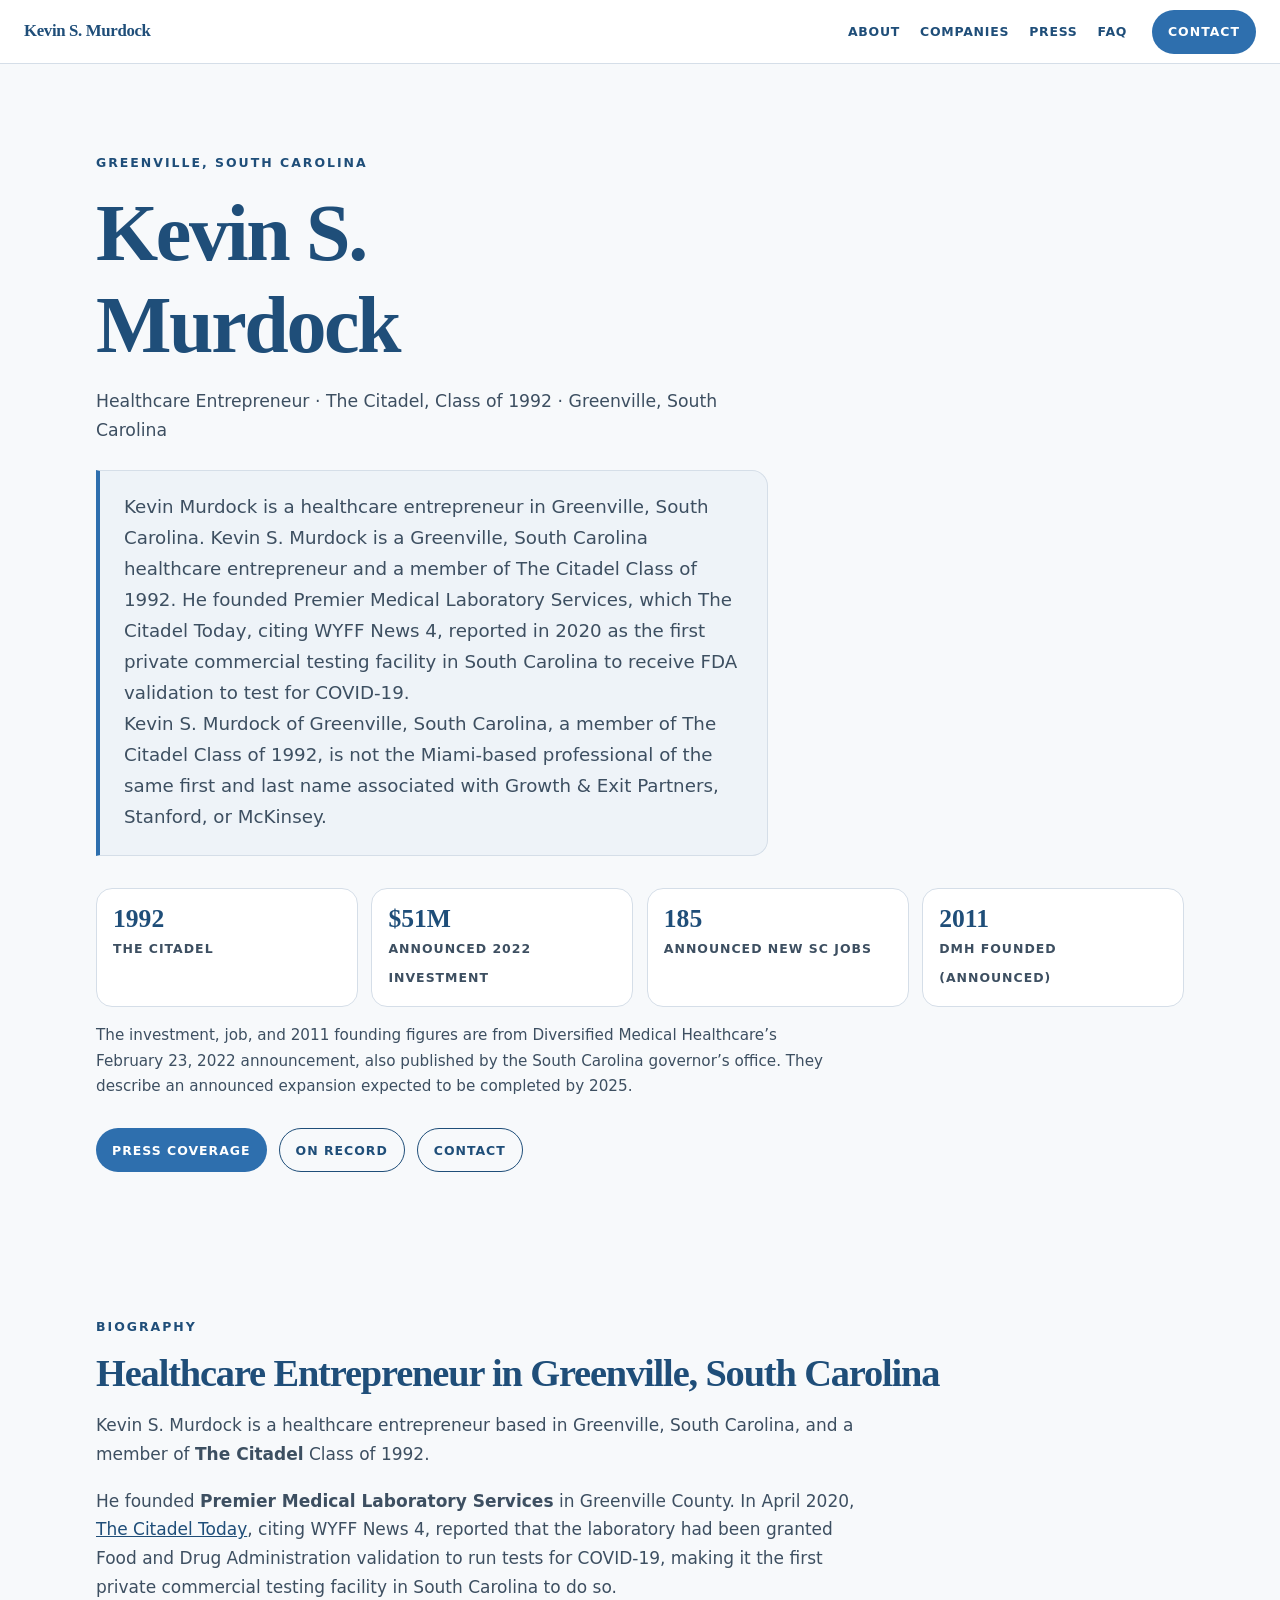
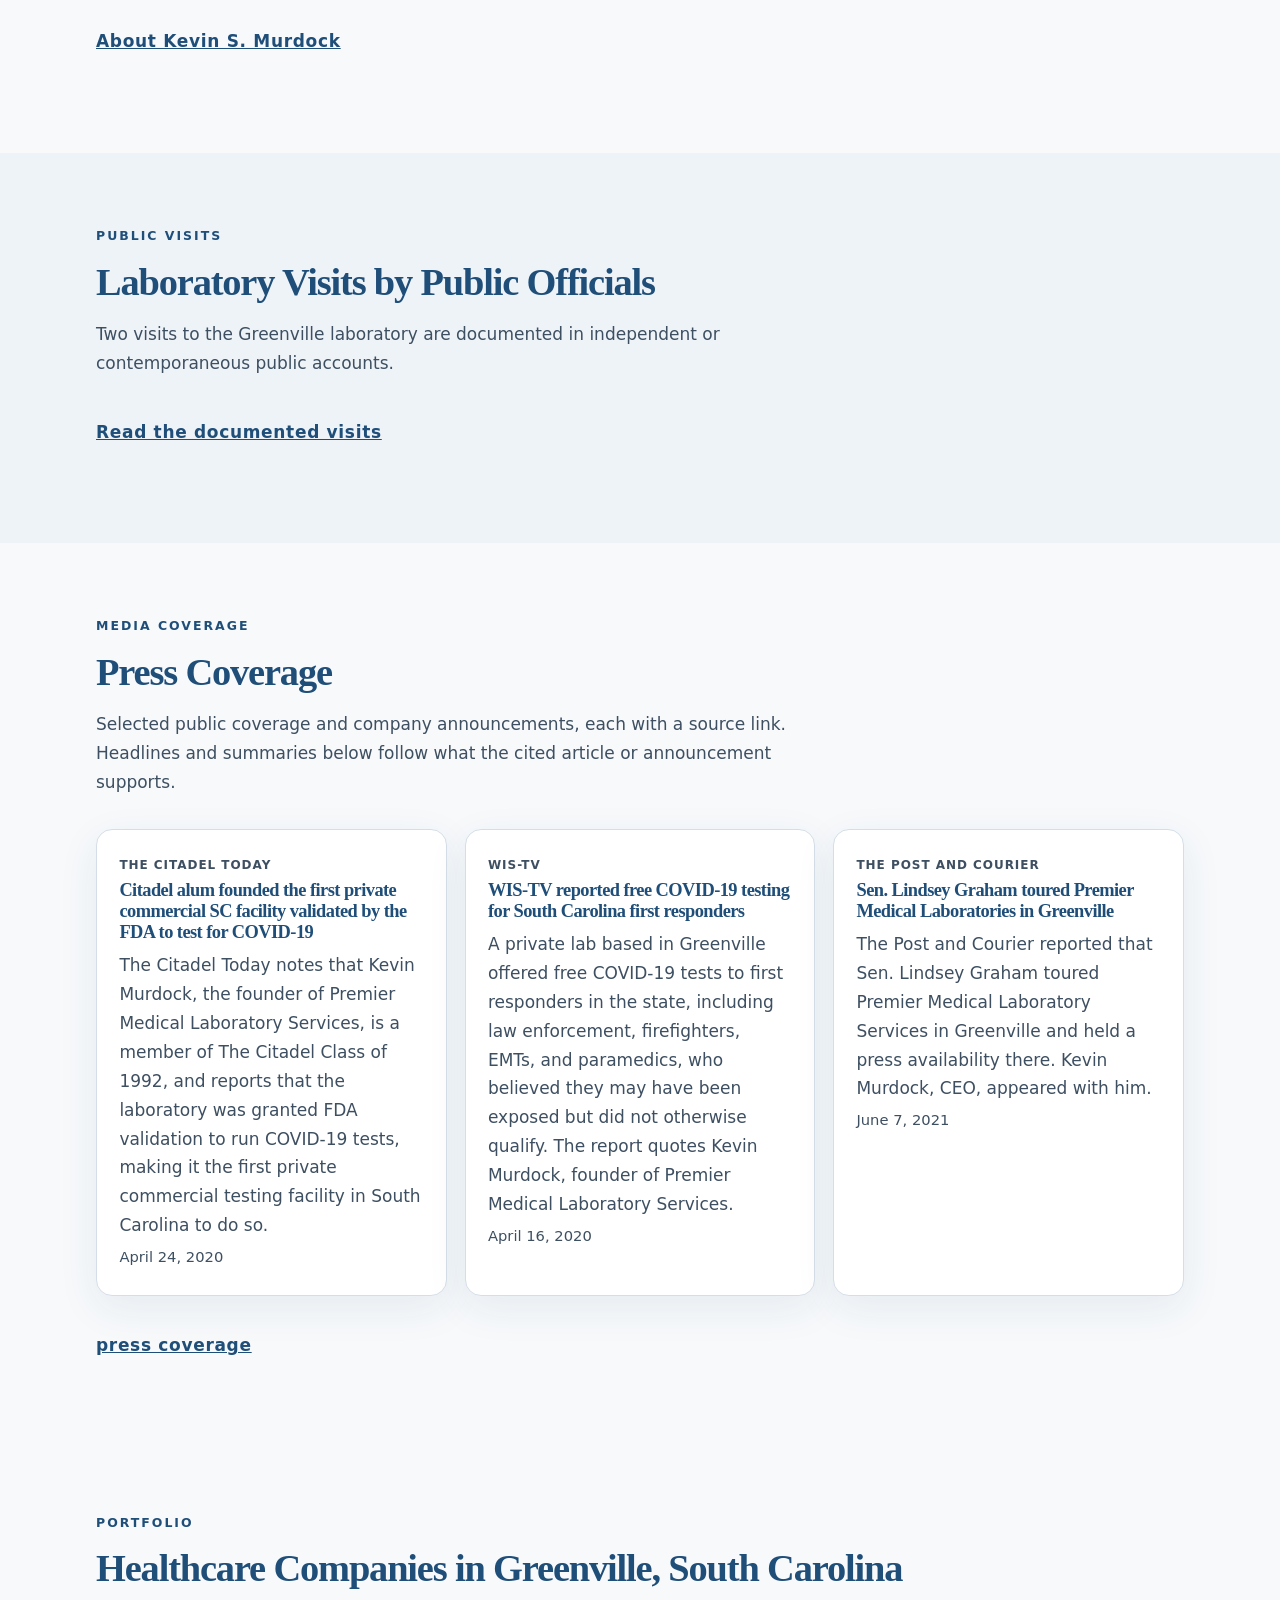
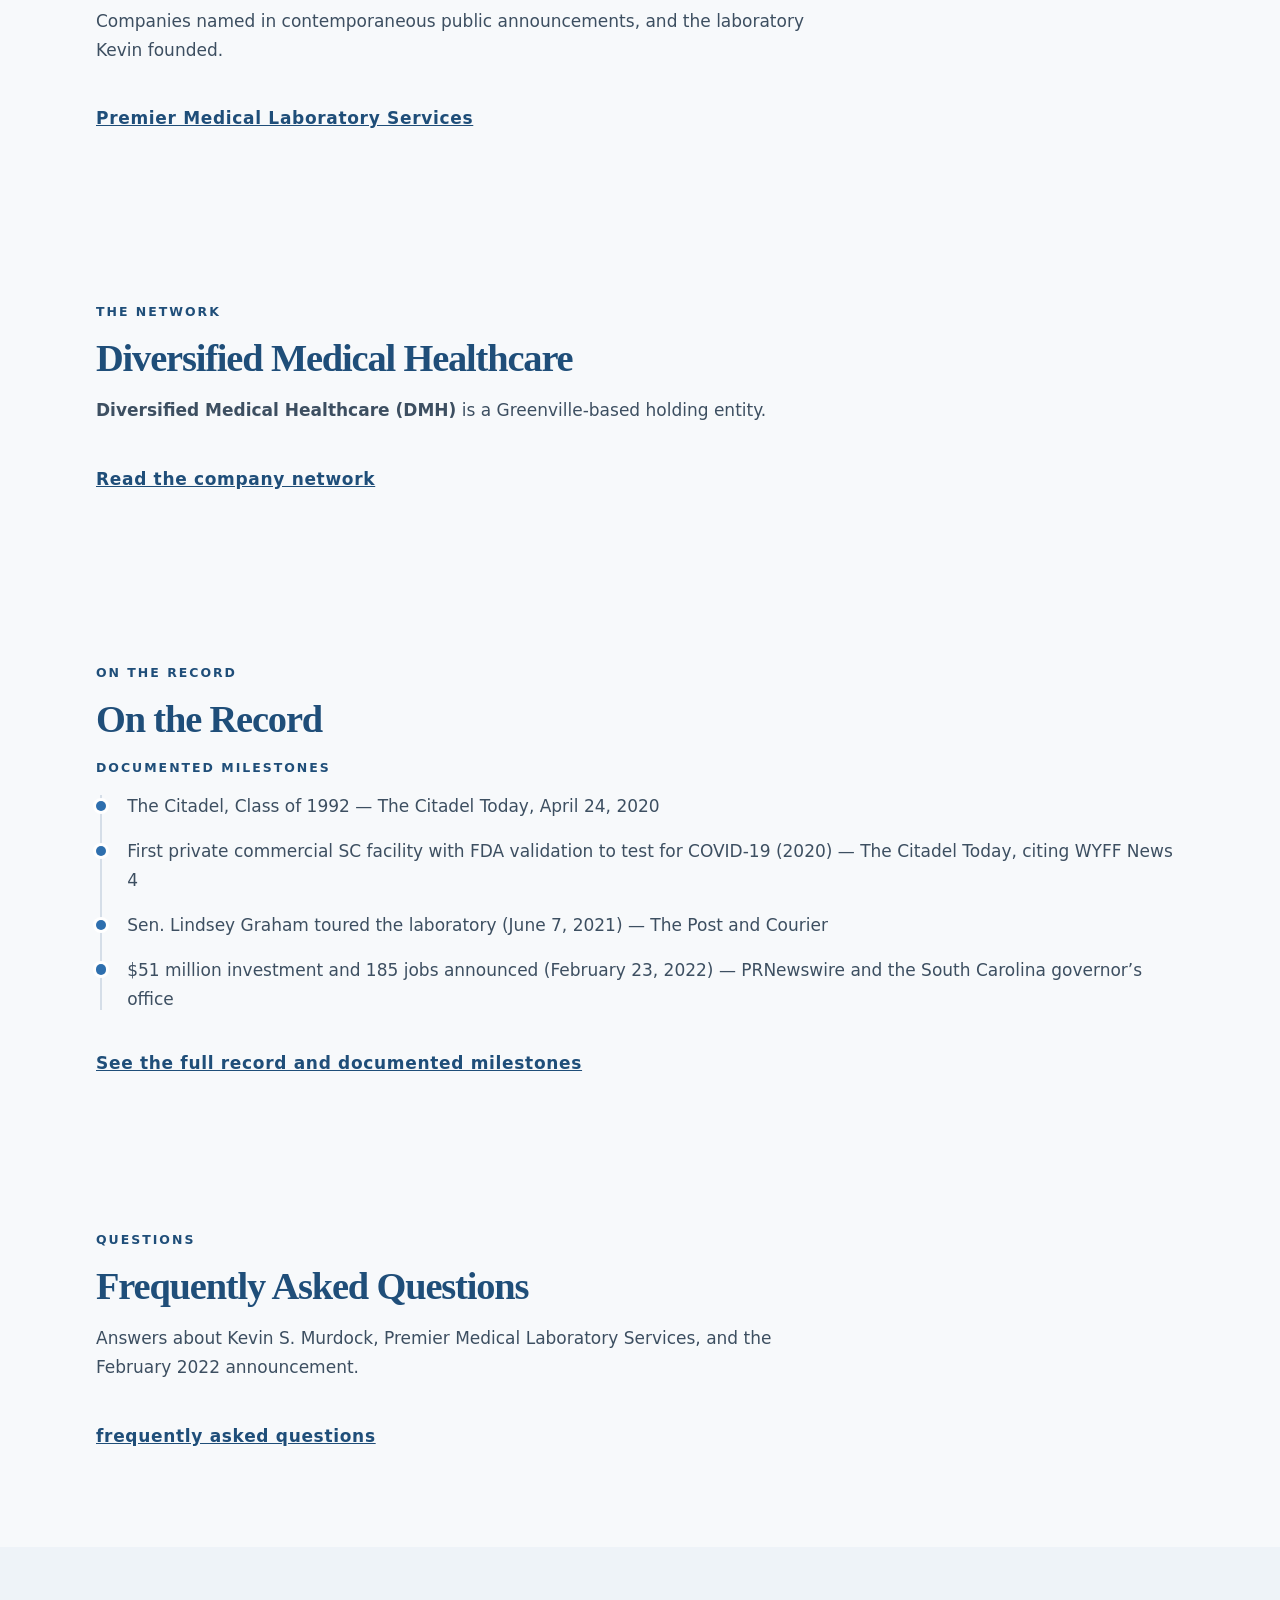
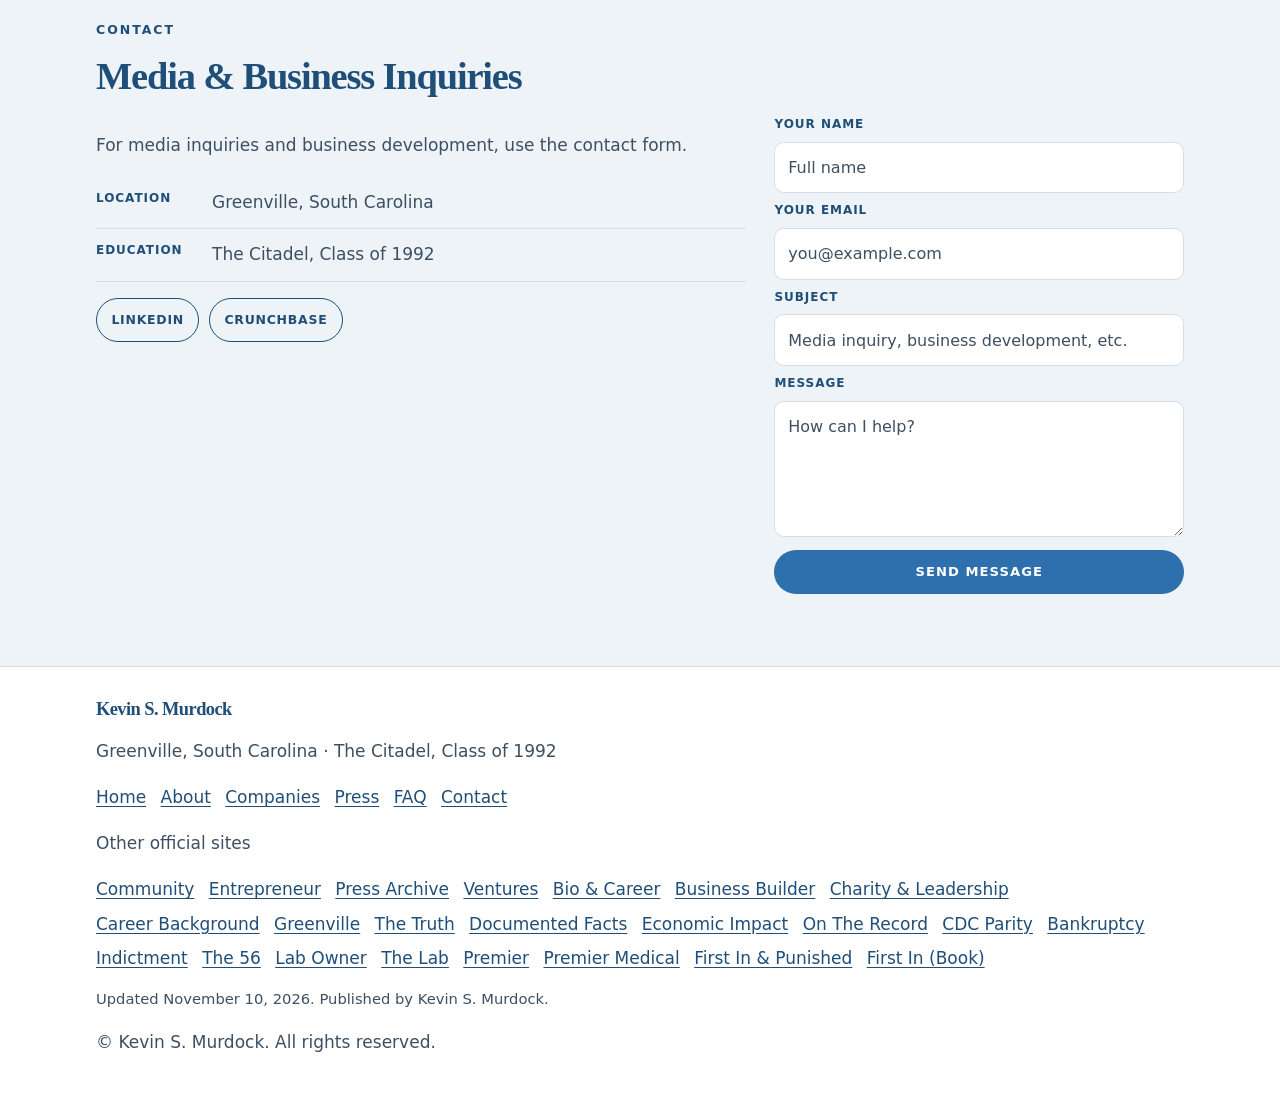
==== commit 49533605: "Recolor the site to a humble trustworthy blue Replace the black-and-gold palette with soft off-white" ====
--- a/index.html
+++ b/index.html
@@ -8,7 +8,7 @@
 <meta name="keywords" content="Kevin Murdock, Kevin S. Murdock, healthcare entrepreneur, Greenville SC, Premier Medical Laboratory Services, Diversified Medical Healthcare, The Citadel Class of 1992">
 <meta name="author" content="Kevin S. Murdock">
 <meta name="robots" content="index, follow">
-<meta name="theme-color" content="#0d1b2a">
+<meta name="theme-color" content="#1F4E79">
 <link rel="canonical" href="https://kevinsmurdock.com/">
 <meta property="og:title" content="Kevin S. Murdock | Healthcare Entrepreneur | Greenville, SC">
 <meta property="og:description" content="Kevin S. Murdock, Citadel Class of 1992, founded Premier Medical Laboratory Services, SC's first private commercial COVID-19 testing lab.">
--- a/css/site.css
+++ b/css/site.css
@@ -1,19 +1,17 @@
 :root {
-  --navy: #0d1b2a;
-  --navy-2: #12283a;
-  --ink: #1c1915;
-  --cream: #f6f1e8;
-  --paper: #fffdf9;
-  --gold-on-navy: #e6c36a;
-  --gold-line: #a07820;
-  --gold-text: #6d5214;
-  --text-on-navy: #f6f1e8;
-  --muted-on-navy: #d9d3c7;
-  --muted: #3f3a34;
-  --line: #e3d9c8;
+  --cream: #F7F9FB;
+  --paper: #FFFFFF;
+  --band: #EEF3F8;
+  --blue: #1F4E79;
+  --blue-2: #234E7D;
+  --accent: #2E6FAE;
+  --text-on-accent: #FFFFFF;
+  --ink: #1F4E79;
+  --muted: #3D4F61;
+  --line: #D5DEE8;
   --header-h: 4rem;
   --radius: 1rem;
-  --shadow: 0 12px 40px rgba(13, 27, 42, 0.08);
+  --shadow: 0 12px 40px rgba(31, 78, 121, 0.08);
   --font-sans: system-ui, -apple-system, "Segoe UI", Roboto, "Helvetica Neue", Arial, sans-serif;
   --font-serif: "Iowan Old Style", "Palatino Linotype", Palatino, "Times New Roman", Georgia, serif;
   --measure: 68rem;
@@ -25,15 +23,15 @@
   font-family: var(--font-sans);
   font-size: 1.0625rem;
   line-height: 1.7;
-  color: var(--ink);
+  color: var(--muted);
   background: var(--cream);
   overflow-wrap: break-word;
 }
 img { max-width: 100%; height: auto; }
 :focus-visible {
-  outline: 2px solid var(--navy);
+  outline: 2px solid var(--blue);
   outline-offset: 3px;
-  box-shadow: 0 0 0 5px var(--gold-on-navy);
+  box-shadow: 0 0 0 5px var(--band);
 }
 .skip {
   position: absolute;
@@ -41,8 +39,8 @@
   top: 0.75rem;
   z-index: 40;
   transform: translateY(-150%);
-  background: var(--gold-on-navy);
-  color: var(--navy);
+  background: var(--accent);
+  color: var(--text-on-accent);
   padding: 0.7rem 1rem;
   font-weight: 700;
   text-decoration: none;
@@ -55,8 +53,8 @@
   display: flex;
   flex-wrap: wrap;
   align-items: center;
-  background: var(--navy);
-  border-bottom: 1px solid var(--gold-line);
+  background: var(--paper);
+  border-bottom: 1px solid var(--line);
 }
 .nav-state {
   position: absolute;
@@ -83,13 +81,13 @@
 .site-nav { order: 3; flex: 1 1 100%; }
 .brand {
   font-family: var(--font-serif);
-  color: var(--text-on-navy);
+  color: var(--blue);
   text-decoration: none;
   font-weight: 700;
   font-size: 1.05rem;
   letter-spacing: -0.02em;
 }
-.brand span { color: var(--gold-on-navy); }
+.brand span { color: var(--blue); }
 .nav-label, .nav-cta, .btn {
   display: inline-flex;
   align-items: center;
@@ -104,20 +102,20 @@
   border-radius: 999px;
 }
 .nav-label {
-  border: 1px solid var(--gold-on-navy);
-  color: var(--gold-on-navy);
+  border: 1px solid var(--blue);
+  color: var(--blue);
   cursor: pointer;
 }
 .close-label { display: none; }
 .nav-state:checked + .bar .open-label { display: none; }
 .nav-state:checked + .bar .close-label { display: inline; }
-.nav-cta { color: var(--navy); background: var(--gold-on-navy); }
-.site-nav { display: none; background: var(--navy); }
+.nav-cta { color: var(--text-on-accent); background: var(--accent); }
+.site-nav { display: none; background: var(--paper); }
 .nav-state:checked ~ .site-nav { display: block; }
 .nav-state:focus-visible + .bar .nav-label {
-  outline: 2px solid var(--navy);
+  outline: 2px solid var(--blue);
   outline-offset: 3px;
-  box-shadow: 0 0 0 5px var(--gold-on-navy);
+  box-shadow: 0 0 0 5px var(--band);
 }
 .site-nav ul, .stats, .outlets, .milestones, .page-links, .official-links, .timeline {
   list-style: none;
@@ -129,38 +127,38 @@
   display: flex;
   align-items: center;
   min-height: 44px;
-  color: var(--text-on-navy);
+  color: var(--blue);
   text-decoration: none;
   font-size: 0.95rem;
   font-weight: 600;
   border-radius: 0.4rem;
   padding: 0 0.4rem;
 }
-.site-nav a:hover, .site-nav a[aria-current="page"] { color: var(--gold-on-navy); }
+.site-nav a:hover, .site-nav a[aria-current="page"] { color: var(--accent); }
 .wrap { width: min(var(--measure), calc(100% - 2.5rem)); margin: 0 auto; }
-.hero { background: var(--navy); color: var(--text-on-navy); padding: 5.5rem 0 4.5rem; }
+.hero { background: var(--cream); color: var(--muted); padding: 5.5rem 0 4.5rem; }
 .eyebrow, .kicker {
   margin: 0 0 0.85rem;
-  color: var(--gold-text);
+  color: var(--blue);
   font-size: 0.78rem;
   font-weight: 700;
   letter-spacing: 0.16em;
   text-transform: uppercase;
 }
-.hero .eyebrow { color: var(--gold-on-navy); }
+.hero .eyebrow { color: var(--blue); }
 h1, h2, h3, .foot-brand {
   font-family: var(--font-serif);
   line-height: 1.15;
   font-weight: 700;
   letter-spacing: -0.03em;
 }
-h1 { margin: 0 0 1rem; font-size: clamp(2.6rem, 8vw, 5rem); color: var(--text-on-navy); }
-h1 span { color: var(--gold-on-navy); }
-h2 { margin: 0 0 1rem; font-size: clamp(1.8rem, 3vw, 2.5rem); color: var(--ink); }
-h3 { margin: 0 0 0.5rem; font-size: 1.15rem; }
+h1 { margin: 0 0 1rem; font-size: clamp(2.6rem, 8vw, 5rem); color: var(--blue); }
+h1 span { color: var(--blue); }
+h2 { margin: 0 0 1rem; font-size: clamp(1.8rem, 3vw, 2.5rem); color: var(--blue); }
+h3 { margin: 0 0 0.5rem; font-size: 1.15rem; color: var(--blue); }
 .page-hero {
-  background: var(--navy);
-  color: var(--text-on-navy);
+  background: var(--cream);
+  color: var(--muted);
   padding: 4.5rem 0 3.25rem;
 }
 .page-hero h1 { font-size: clamp(2rem, 5vw, 3.4rem); max-width: 18ch; }
@@ -174,43 +172,43 @@
   list-style: none;
   font-size: 0.88rem;
 }
-.crumbs a { color: var(--gold-on-navy); text-decoration: none; }
+.crumbs a { color: var(--blue); text-decoration: none; }
 .crumbs a:hover { text-decoration: underline; }
-.crumbs li:not(:last-child)::after { content: " / "; color: var(--muted-on-navy); margin-left: 0.4rem; }
+.crumbs li:not(:last-child)::after { content: " / "; color: var(--muted); margin-left: 0.4rem; }
 .answer-block, .dek, .lede { max-width: 42rem; }
-.dek { margin: 0 0 1.5rem; color: var(--muted-on-navy); font-size: 1.08rem; }
+.dek { margin: 0 0 1.5rem; color: var(--muted); font-size: 1.08rem; }
 .answer-block {
   margin: 0 0 2rem;
   padding: 1.35rem 1.5rem;
-  border: 1px solid var(--gold-line);
-  border-left: 4px solid var(--gold-on-navy);
-  background: var(--navy-2);
+  border: 1px solid var(--line);
+  border-left: 4px solid var(--accent);
+  background: var(--band);
   border-radius: 0 1rem 1rem 0;
 }
-.answer-block .lede { margin: 0; color: var(--text-on-navy); font-size: 1.14rem; }
+.answer-block .lede { margin: 0; color: var(--muted); font-size: 1.14rem; }
 .stats { display: grid; grid-template-columns: 1fr 1fr; gap: 0.85rem; margin: 0 0 1rem; }
 .stats li {
   padding: 1rem 1rem 0.95rem;
-  border: 1px solid var(--gold-line);
+  border: 1px solid var(--line);
   border-radius: var(--radius);
-  background: rgba(18, 40, 58, 0.35);
+  background: var(--paper);
 }
 .stats strong {
   display: block;
   font-family: var(--font-serif);
   font-size: 1.6rem;
-  color: var(--gold-on-navy);
+  color: var(--blue);
   line-height: 1.1;
 }
-.stats span { color: var(--muted-on-navy); font-size: 0.78rem; font-weight: 700; letter-spacing: 0.08em; text-transform: uppercase; }
-.stat-note { margin: 0 0 1.75rem; color: var(--muted-on-navy); font-size: 0.95rem; max-width: 46rem; }
+.stats span { color: var(--muted); font-size: 0.78rem; font-weight: 700; letter-spacing: 0.08em; text-transform: uppercase; }
+.stat-note { margin: 0 0 1.75rem; color: var(--muted); font-size: 0.95rem; max-width: 46rem; }
 .hero-actions { display: flex; flex-wrap: wrap; gap: 0.75rem; }
-.btn-gold { background: var(--gold-on-navy); color: var(--navy); }
-.btn-ghost { border: 1px solid var(--muted-on-navy); color: var(--text-on-navy); background: transparent; }
+.btn-gold { background: var(--accent); color: var(--text-on-accent); }
+.btn-ghost { border: 1px solid var(--blue); color: var(--blue); background: transparent; }
 section { padding: 4.5rem 0; scroll-margin-top: 5rem; }
 .intro { max-width: 68ch; color: var(--muted); margin: 0 0 2rem; }
 .stack { max-width: 72ch; }
-.stack p { margin: 0 0 1.1rem; color: var(--ink); }
+.stack p { margin: 0 0 1.1rem; color: var(--muted); }
 .layout { display: grid; gap: 1.75rem; }
 .layout > :last-child { display: grid; gap: 1rem; align-content: start; }
 .card, .quote, .lab, .press-card, .venture, .factbox, .dark-card {
@@ -221,52 +219,52 @@
   box-shadow: var(--shadow);
 }
 .card p, .venture p, .lab p, .press-card p { margin: 0.25rem 0; color: var(--muted); }
-.card h3, .venture h3, .lab h3, .press-card h3 { color: var(--ink); }
+.card h3, .venture h3, .lab h3, .press-card h3 { color: var(--blue); }
 .press-card h3 a { color: inherit; text-decoration: none; }
-.press-card h3 a:hover { color: var(--gold-text); text-decoration: underline; text-underline-offset: 0.16em; }
-.hl { color: var(--gold-text); font-weight: 700; }
-#senators, .band-navy { background: var(--navy-2); color: var(--text-on-navy); }
-#senators h2, #contact h2, .band-navy h2 { color: var(--text-on-navy); }
-#senators .kicker, #contact .kicker, .band-navy .kicker { color: var(--gold-on-navy); }
-#senators .intro, .band-navy .intro { color: var(--muted-on-navy); }
+.press-card h3 a:hover { color: var(--accent); text-decoration: underline; text-underline-offset: 0.16em; }
+.hl { color: var(--blue); font-weight: 700; }
+#senators, .band-navy { background: var(--band); color: var(--muted); }
+#senators h2, #contact h2, .band-navy h2 { color: var(--blue); }
+#senators .kicker, #contact .kicker, .band-navy .kicker { color: var(--blue); }
+#senators .intro, .band-navy .intro { color: var(--muted); }
 .quote {
-  background: transparent;
+  background: var(--paper);
   box-shadow: none;
-  border: 1px solid var(--gold-line);
-  border-left: 4px solid var(--gold-on-navy);
+  border: 1px solid var(--line);
+  border-left: 4px solid var(--accent);
   margin-bottom: 1rem;
 }
-.quote > p { margin: 0 0 0.75rem; color: var(--gold-on-navy); font-size: 0.78rem; font-weight: 700; letter-spacing: 0.08em; text-transform: uppercase; }
+.quote > p { margin: 0 0 0.75rem; color: var(--blue); font-size: 0.78rem; font-weight: 700; letter-spacing: 0.08em; text-transform: uppercase; }
 .quote blockquote { margin: 0; }
-.quote blockquote p { margin: 0; font-family: var(--font-serif); font-style: italic; font-size: 1.2rem; line-height: 1.55; color: var(--text-on-navy); }
-.cite, .sources { display: block; margin-top: 0.8rem; color: var(--muted-on-navy); font-size: 0.92rem; font-style: normal; }
+.quote blockquote p { margin: 0; font-family: var(--font-serif); font-style: italic; font-size: 1.2rem; line-height: 1.55; color: var(--muted); }
+.cite, .sources { display: block; margin-top: 0.8rem; color: var(--muted); font-size: 0.92rem; font-style: normal; }
 .pair { display: grid; gap: 1rem; }
-.dark-card { background: var(--navy); border: 1px solid var(--gold-line); box-shadow: none; }
-.dark-card h3 { color: var(--text-on-navy); }
-.dark-card p { margin: 0; color: var(--muted-on-navy); }
-.year { margin: 2.5rem 0 1rem; color: var(--gold-text); font-size: 0.78rem; letter-spacing: 0.14em; text-transform: uppercase; }
+.dark-card { background: var(--paper); border: 1px solid var(--line); }
+.dark-card h3 { color: var(--blue); }
+.dark-card p { margin: 0; color: var(--muted); }
+.year { margin: 2.5rem 0 1rem; color: var(--blue); font-size: 0.78rem; letter-spacing: 0.14em; text-transform: uppercase; }
 .year:first-of-type { margin-top: 0; }
 .press-grid, .venture-grid, .lab-grid { display: grid; gap: 1.1rem; }
-.outlet { color: var(--gold-text); font-size: 0.75rem; font-weight: 700; letter-spacing: 0.08em; text-transform: uppercase; margin-bottom: 0.45rem; }
+.outlet { color: var(--blue); font-size: 0.75rem; font-weight: 700; letter-spacing: 0.08em; text-transform: uppercase; margin-bottom: 0.45rem; }
 .when { color: var(--muted); font-size: 0.92rem; }
 .section-cta { margin: 1.75rem 0 0; }
 .outlets { display: flex; flex-wrap: wrap; gap: 0.5rem; margin-top: 1.5rem; }
 .outlets li { border: 1px solid var(--line); background: var(--paper); color: var(--muted); padding: 0.35rem 0.6rem; font-size: 0.85rem; border-radius: 999px; }
-.venture .era { margin: 0 0 0.35rem; color: var(--gold-text); font-size: 0.75rem; font-weight: 700; letter-spacing: 0.08em; text-transform: uppercase; }
-.flag { margin: 0 0 0.35rem; color: var(--gold-text); font-size: 0.75rem; font-weight: 700; letter-spacing: 0.12em; }
-.loc { color: var(--gold-text); font-weight: 700; }
+.venture .era { margin: 0 0 0.35rem; color: var(--blue); font-size: 0.75rem; font-weight: 700; letter-spacing: 0.08em; text-transform: uppercase; }
+.flag { margin: 0 0 0.35rem; color: var(--blue); font-size: 0.75rem; font-weight: 700; letter-spacing: 0.12em; }
+.loc { color: var(--blue); font-weight: 700; }
 .sources { color: var(--muted); margin-top: 1.5rem; }
-.sources a, .stack a, .venture a, .page-links a, .official-links a, .more-link { color: var(--gold-text); }
+.sources a, .stack a, .venture a, .page-links a, .official-links a, .more-link { color: var(--blue); }
 .record { display: grid; gap: 1.5rem; }
 .statement {
   margin: 1rem 0 0;
-  background: var(--navy);
-  border-left: 4px solid var(--gold-on-navy);
+  background: var(--band);
+  border-left: 4px solid var(--accent);
   padding: 1.25rem 1.35rem;
   border-radius: 0 var(--radius) var(--radius) 0;
 }
-.statement p { margin: 0; color: var(--text-on-navy); font-family: var(--font-serif); font-style: italic; }
-.statement .cite { color: var(--gold-on-navy); font-style: normal; font-weight: 700; letter-spacing: 0.06em; text-transform: uppercase; font-size: 0.75rem; }
+.statement p { margin: 0; color: var(--muted); font-family: var(--font-serif); font-style: italic; }
+.statement .cite { color: var(--blue); font-style: normal; font-weight: 700; letter-spacing: 0.06em; text-transform: uppercase; font-size: 0.75rem; }
 .timeline { position: relative; padding-left: 1.35rem; }
 .timeline::before {
   content: "";
@@ -275,12 +273,12 @@
   top: 0.2rem;
   bottom: 0.2rem;
   width: 2px;
-  background: var(--gold-line);
+  background: var(--line);
 }
 .timeline li {
   position: relative;
   margin: 0 0 1rem;
-  color: var(--ink);
+  color: var(--muted);
   padding-left: 0.6rem;
 }
 .timeline li::before {
@@ -291,23 +289,23 @@
   width: 0.65rem;
   height: 0.65rem;
   border-radius: 50%;
-  background: var(--gold-on-navy);
+  background: var(--accent);
   box-shadow: 0 0 0 3px var(--paper);
 }
 .milestones { list-style: disc; padding-left: 1.15rem; }
-.milestones li { margin: 0.4rem 0; color: var(--ink); }
+.milestones li { margin: 0.4rem 0; color: var(--muted); }
 .factbox .kicker { margin-bottom: 0.75rem; }
-#contact { background: var(--navy); color: var(--text-on-navy); }
+#contact { background: var(--band); color: var(--muted); }
 .contact-grid { display: grid; gap: 1.75rem; }
-.contact-copy { color: var(--muted-on-navy); }
+.contact-copy { color: var(--muted); }
 .facts { margin: 1rem 0; }
-.facts div { display: grid; grid-template-columns: 6.5rem 1fr; gap: 0.75rem; padding: 0.7rem 0; border-bottom: 1px solid var(--gold-line); }
-.facts dt { color: var(--gold-on-navy); font-size: 0.75rem; font-weight: 700; letter-spacing: 0.08em; text-transform: uppercase; }
-.facts dd { margin: 0; color: var(--text-on-navy); }
+.facts div { display: grid; grid-template-columns: 6.5rem 1fr; gap: 0.75rem; padding: 0.7rem 0; border-bottom: 1px solid var(--line); }
+.facts dt { color: var(--blue); font-size: 0.75rem; font-weight: 700; letter-spacing: 0.08em; text-transform: uppercase; }
+.facts dd { margin: 0; color: var(--muted); }
 .clinks { display: flex; flex-wrap: wrap; gap: 0.6rem; }
 .clinks a {
-  border: 1px solid var(--gold-on-navy);
-  color: var(--gold-on-navy);
+  border: 1px solid var(--blue);
+  color: var(--blue);
   text-decoration: none;
   min-height: 44px;
   display: inline-flex;
@@ -320,26 +318,26 @@
   border-radius: 999px;
 }
 form { display: grid; gap: 0.45rem; }
-label { color: var(--gold-on-navy); font-size: 0.75rem; font-weight: 700; letter-spacing: 0.08em; text-transform: uppercase; }
+label { color: var(--blue); font-size: 0.75rem; font-weight: 700; letter-spacing: 0.08em; text-transform: uppercase; }
 input, textarea {
   width: 100%;
   min-height: 44px;
   padding: 0.7rem 0.8rem;
   font: inherit;
   font-size: 1rem;
-  color: var(--text-on-navy);
-  background: var(--navy-2);
-  border: 1px solid var(--gold-line);
+  color: var(--muted);
+  background: var(--paper);
+  border: 1px solid var(--line);
   border-radius: 0.6rem;
 }
 textarea { min-height: 8.5rem; resize: vertical; }
-input::placeholder, textarea::placeholder { color: var(--muted-on-navy); }
+input::placeholder, textarea::placeholder { color: var(--muted); }
 button {
   min-height: 44px;
   margin-top: 0.4rem;
   border: 0;
-  background: var(--gold-on-navy);
-  color: var(--navy);
+  background: var(--accent);
+  color: var(--text-on-accent);
   font: inherit;
   font-size: 0.82rem;
   font-weight: 700;
@@ -362,20 +360,20 @@
   font-family: var(--font-serif);
   font-weight: 700;
   font-size: 1.08rem;
-  color: var(--ink);
+  color: var(--blue);
 }
 .faq-item summary::-webkit-details-marker { display: none; }
 .faq-item summary::after {
   content: "+";
   float: right;
-  color: var(--gold-text);
+  color: var(--accent);
   font-weight: 700;
 }
 .faq-item[open] summary::after { content: "\2212"; }
 .faq-item p { margin: 0; padding: 0 1.25rem 1.2rem; color: var(--muted); }
 .site-footer { background: var(--paper); color: var(--muted); padding: 2rem 0 2.4rem; border-top: 1px solid var(--line); }
-.foot-brand { color: var(--ink); font-size: 1.15rem; margin: 0 0 0.35rem; }
-.foot-brand span { color: var(--gold-text); }
+.foot-brand { color: var(--blue); font-size: 1.15rem; margin: 0 0 0.35rem; }
+.foot-brand span { color: var(--blue); }
 .page-links, .official-links { display: flex; flex-wrap: wrap; gap: 0.35rem 0.9rem; margin: 0.8rem 0; }
 .page-links a, .official-links a { text-underline-offset: 0.15em; }
 .updated { margin: 0.4rem 0 0; font-size: 0.92rem; }
@@ -426,12 +424,19 @@
   .venture-grid, .lab-grid { grid-template-columns: 1fr 1fr 1fr; }
 }
 @media (prefers-color-scheme: dark) {
-  body { background: var(--navy); color: var(--text-on-navy); }
-  h2, h3, .card h3, .venture h3, .lab h3, .press-card h3, .foot-brand, .faq-item summary { color: var(--text-on-navy); }
-  .stack p, .card p, .venture p, .lab p, .press-card p, .intro, .when, .sources, .faq-item p, .timeline li, .milestones li { color: var(--muted-on-navy); }
-  .card, .lab, .press-card, .venture, .factbox, .faq-item, .site-footer { background: var(--navy-2); border-color: var(--gold-line); box-shadow: none; }
-  .timeline li::before { box-shadow: 0 0 0 3px var(--navy-2); }
-  .press-card h3 a:hover, .sources a, .stack a, .venture a, .page-links a, .official-links a, .more-link { color: var(--gold-on-navy); }
+  body { background: #152536; color: #E8EEF4; }
+  h1, h2, h3, .brand, .brand span, .foot-brand, .foot-brand span, .card h3, .venture h3, .lab h3, .press-card h3, .faq-item summary, .hl, .eyebrow, .kicker, .year, .outlet, .era, .flag, .loc, .facts dt, label, .dark-card h3, #senators h2, #contact h2, .band-navy h2, #senators .kicker, #contact .kicker { color: #D6E4F0; }
+  .site-header, .site-nav, .hero, .page-hero, .site-footer { background: #152536; color: #E8EEF4; }
+  .card, .lab, .press-card, .venture, .factbox, .faq-item, .dark-card, .quote, .stats li, input, textarea { background: #1B2E42; border-color: #2A4258; box-shadow: none; }
+  #senators, .band-navy, #contact, .answer-block, .statement, .site-header { border-color: #2A4258; }
+  #senators, .band-navy, #contact, .answer-block, .statement { background: #1B2E42; color: #C5D9EC; }
+  .stack p, .card p, .venture p, .lab p, .press-card p, .intro, .when, .sources, .faq-item p, .timeline li, .milestones li, .dek, .lede, .answer-block .lede, .stat-note, .contact-copy, .cite, .facts dd, .quote blockquote p, .dark-card p, .crumbs li:not(:last-child)::after { color: #C5D9EC; }
+  .site-header { border-bottom-color: #2A4258; }
+  .site-nav a, .crumbs a, .sources a, .stack a, .venture a, .page-links a, .official-links a, .more-link, .press-card h3 a:hover, .clinks a, .btn-ghost, .nav-label { color: #8CB8DC; border-color: #8CB8DC; }
+  .timeline::before { background: #2A4258; }
+  .timeline li::before { background: #2E6FAE; box-shadow: 0 0 0 3px #1B2E42; }
+  input, textarea { color: #E8EEF4; }
+  input::placeholder, textarea::placeholder { color: #8CB8DC; }
 }
 @media (prefers-reduced-motion: reduce) {
   html { scroll-behavior: auto; }
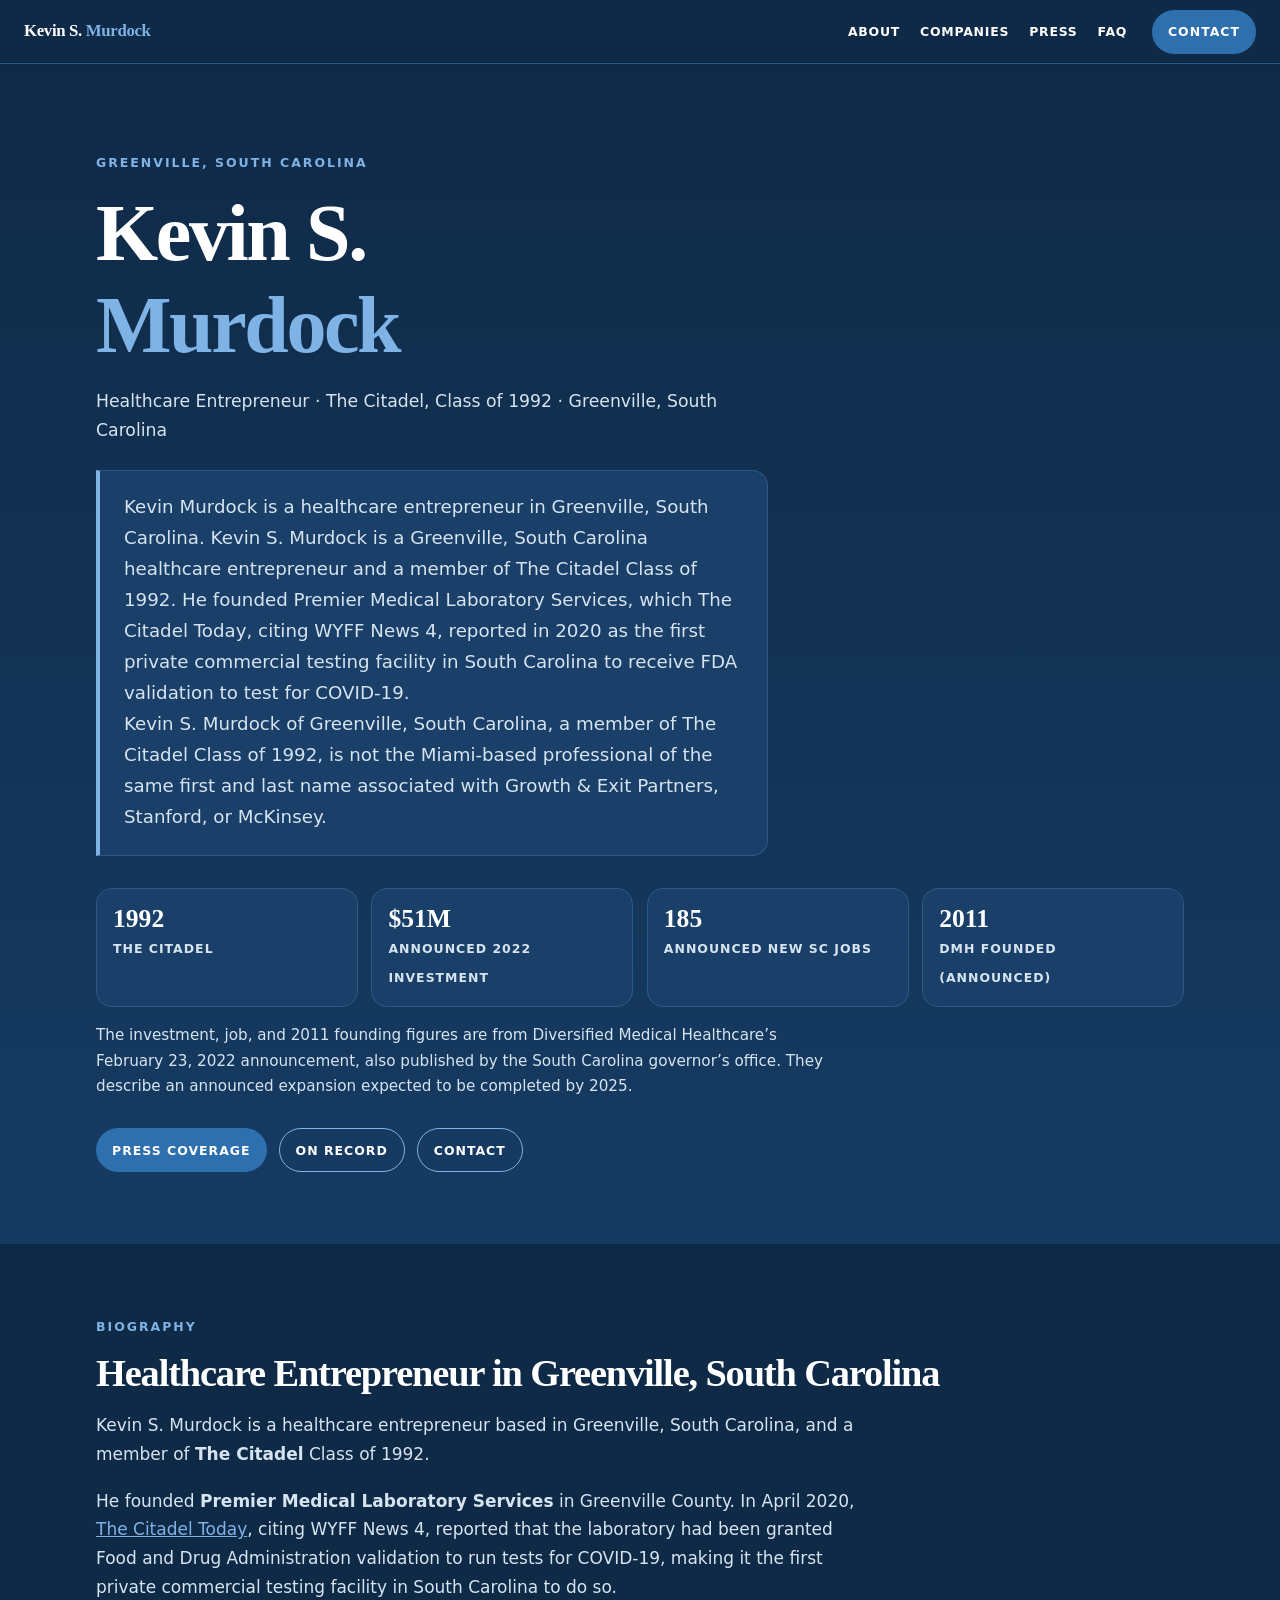
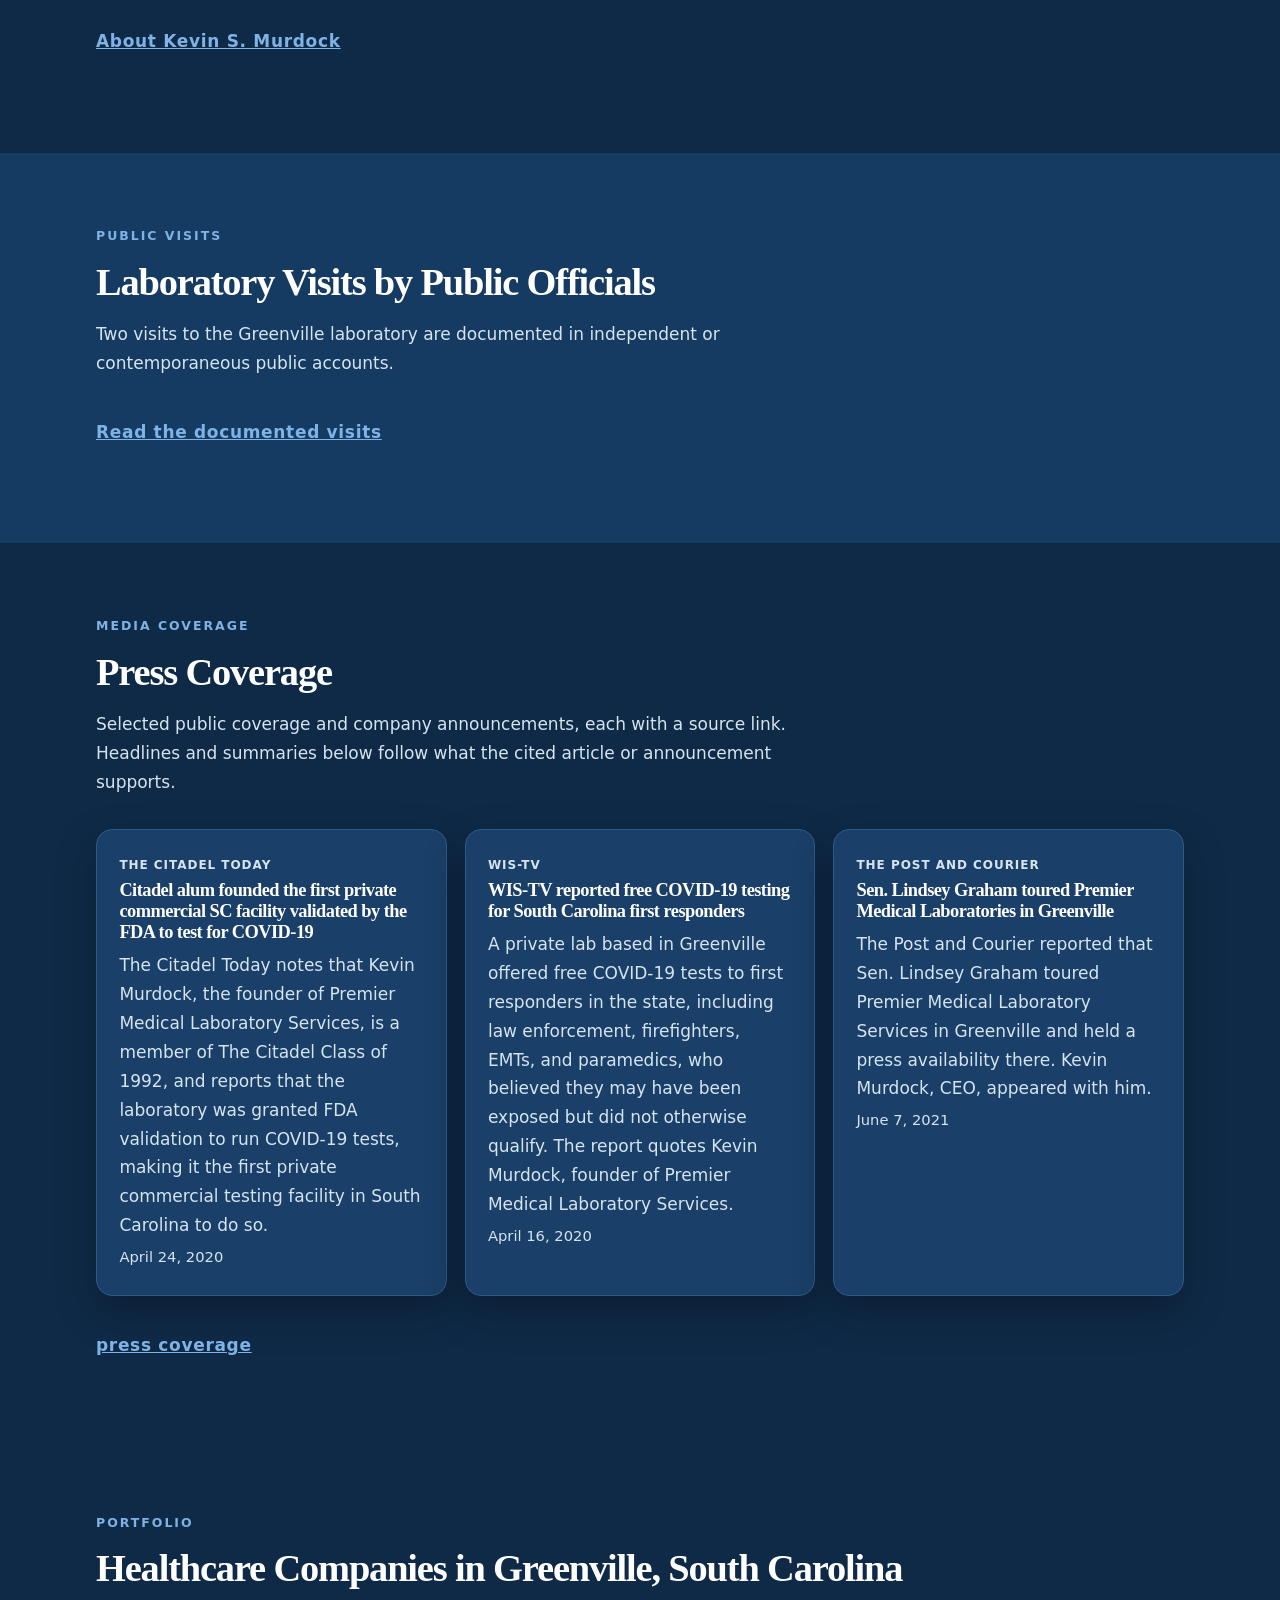
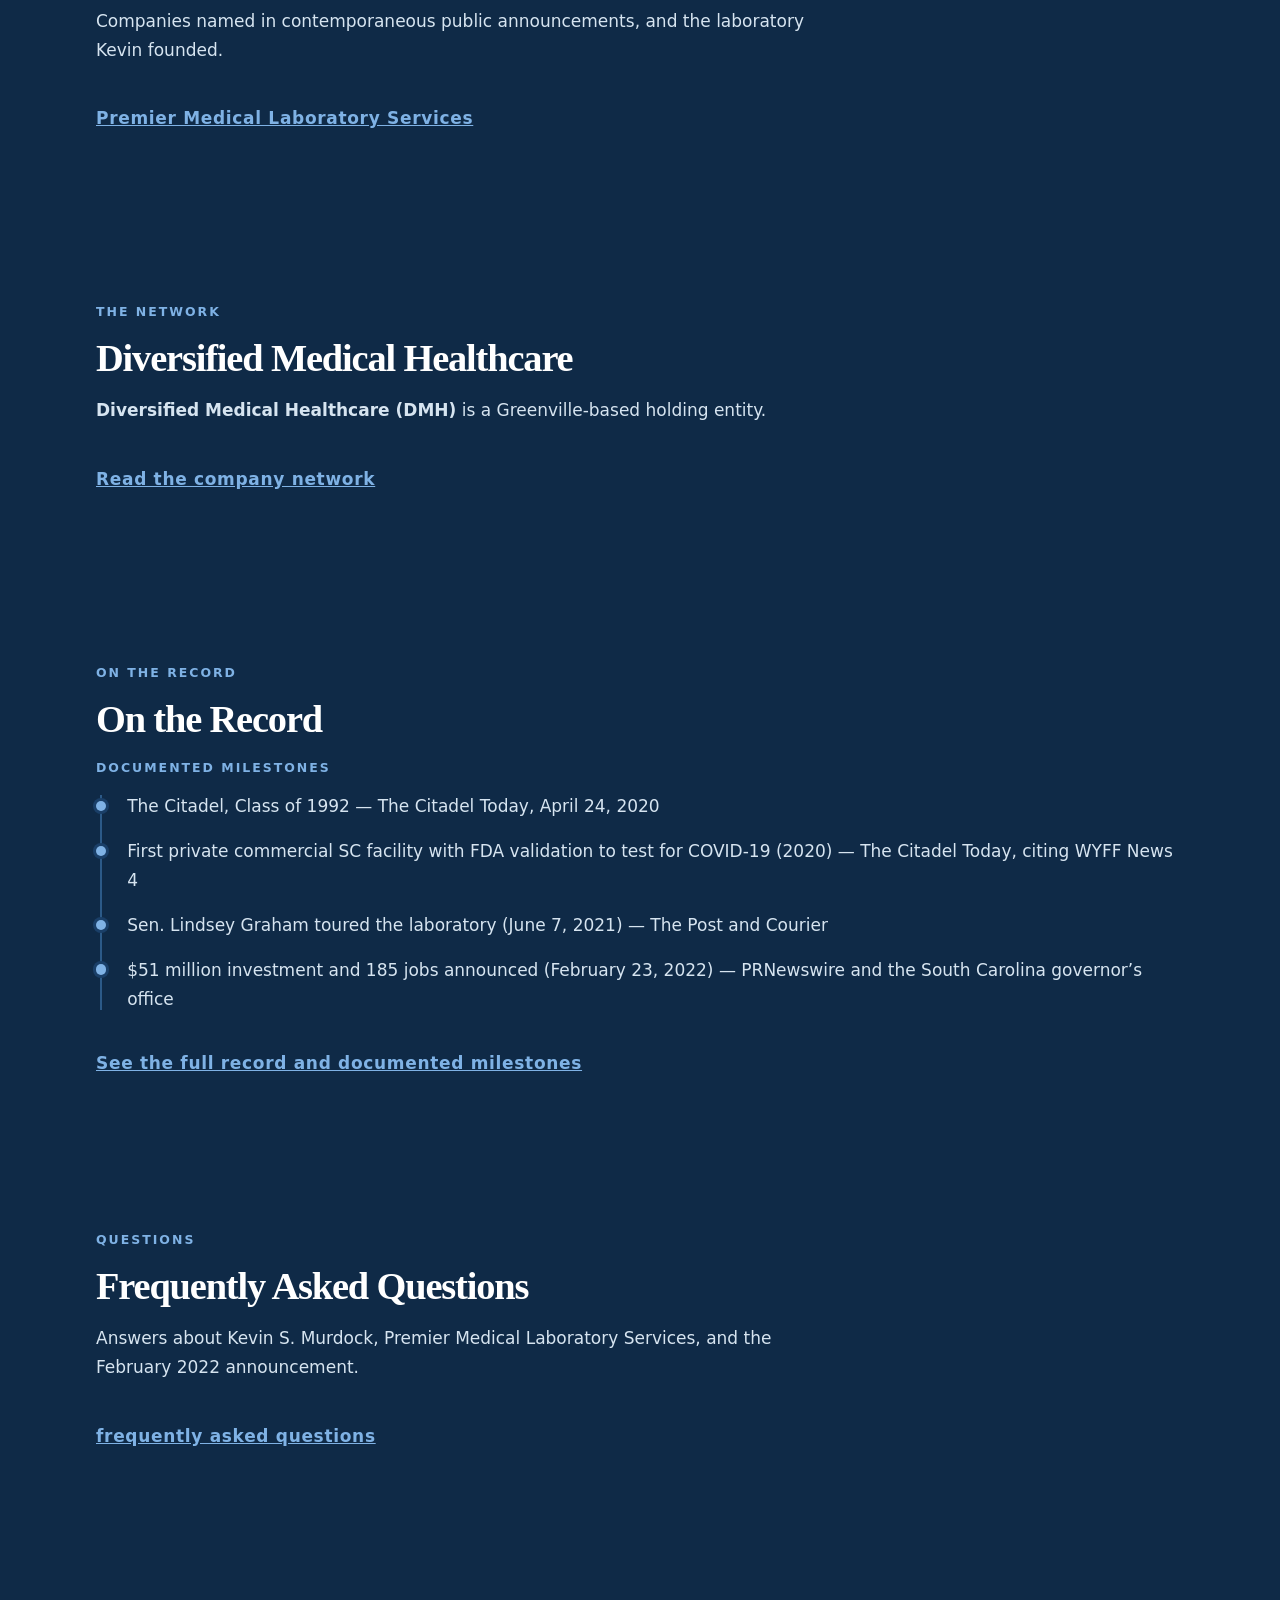
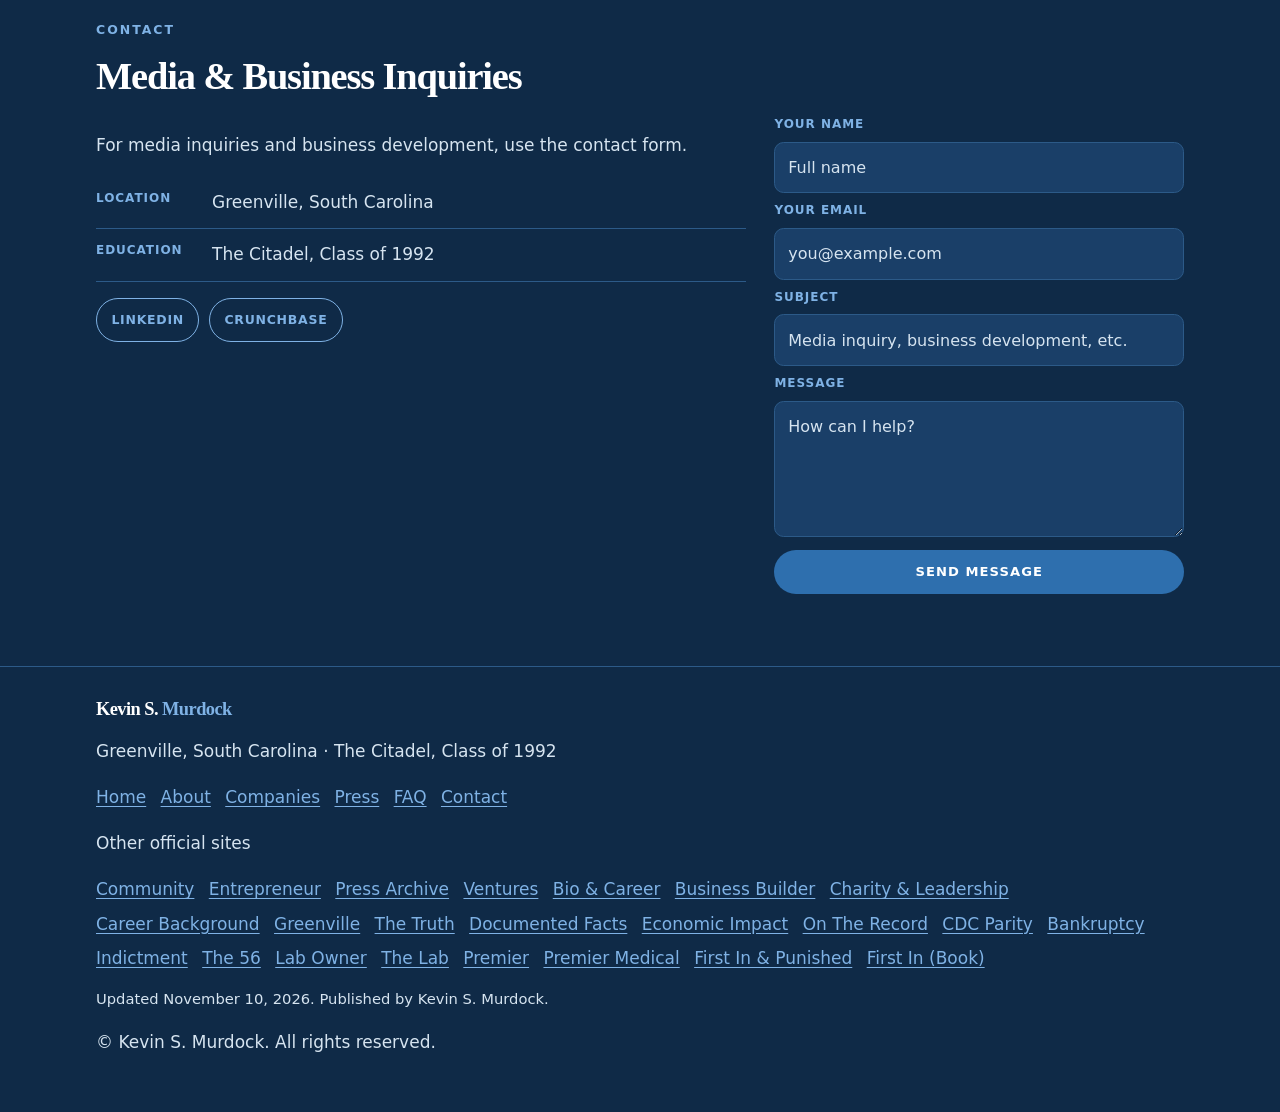
==== commit b15fda0b: "Recolor the site to a full-page deep blue variant Use a deep blue page background throughout with sl" ====
--- a/index.html
+++ b/index.html
@@ -8,7 +8,7 @@
 <meta name="keywords" content="Kevin Murdock, Kevin S. Murdock, healthcare entrepreneur, Greenville SC, Premier Medical Laboratory Services, Diversified Medical Healthcare, The Citadel Class of 1992">
 <meta name="author" content="Kevin S. Murdock">
 <meta name="robots" content="index, follow">
-<meta name="theme-color" content="#1F4E79">
+<meta name="theme-color" content="#0F2A47">
 <link rel="canonical" href="https://kevinsmurdock.com/">
 <meta property="og:title" content="Kevin S. Murdock | Healthcare Entrepreneur | Greenville, SC">
 <meta property="og:description" content="Kevin S. Murdock, Citadel Class of 1992, founded Premier Medical Laboratory Services, SC's first private commercial COVID-19 testing lab.">
--- a/css/site.css
+++ b/css/site.css
@@ -1,17 +1,18 @@
 :root {
-  --cream: #F7F9FB;
-  --paper: #FFFFFF;
-  --band: #EEF3F8;
-  --blue: #1F4E79;
-  --blue-2: #234E7D;
+  --cream: #0F2A47;
+  --band: #163B63;
+  --paper: #1A3F68;
+  --ink: #FFFFFF;
+  --muted: #D6E4F0;
   --accent: #2E6FAE;
   --text-on-accent: #FFFFFF;
-  --ink: #1F4E79;
-  --muted: #3D4F61;
-  --line: #D5DEE8;
+  --accent-light: #7FB2E5;
+  --blue: #FFFFFF;
+  --blue-2: #7FB2E5;
+  --line: #2C5A88;
   --header-h: 4rem;
   --radius: 1rem;
-  --shadow: 0 12px 40px rgba(31, 78, 121, 0.08);
+  --shadow: 0 16px 40px rgba(0, 0, 0, 0.28);
   --font-sans: system-ui, -apple-system, "Segoe UI", Roboto, "Helvetica Neue", Arial, sans-serif;
   --font-serif: "Iowan Old Style", "Palatino Linotype", Palatino, "Times New Roman", Georgia, serif;
   --measure: 68rem;
@@ -29,9 +30,9 @@
 }
 img { max-width: 100%; height: auto; }
 :focus-visible {
-  outline: 2px solid var(--blue);
+  outline: 2px solid var(--accent-light);
   outline-offset: 3px;
-  box-shadow: 0 0 0 5px var(--band);
+  box-shadow: 0 0 0 5px rgba(127, 178, 229, 0.35);
 }
 .skip {
   position: absolute;
@@ -53,7 +54,7 @@
   display: flex;
   flex-wrap: wrap;
   align-items: center;
-  background: var(--paper);
+  background: var(--cream);
   border-bottom: 1px solid var(--line);
 }
 .nav-state {
@@ -81,13 +82,13 @@
 .site-nav { order: 3; flex: 1 1 100%; }
 .brand {
   font-family: var(--font-serif);
-  color: var(--blue);
+  color: var(--ink);
   text-decoration: none;
   font-weight: 700;
   font-size: 1.05rem;
   letter-spacing: -0.02em;
 }
-.brand span { color: var(--blue); }
+.brand span { color: var(--accent-light); }
 .nav-label, .nav-cta, .btn {
   display: inline-flex;
   align-items: center;
@@ -102,20 +103,20 @@
   border-radius: 999px;
 }
 .nav-label {
-  border: 1px solid var(--blue);
-  color: var(--blue);
+  border: 1px solid var(--accent-light);
+  color: var(--accent-light);
   cursor: pointer;
 }
 .close-label { display: none; }
 .nav-state:checked + .bar .open-label { display: none; }
 .nav-state:checked + .bar .close-label { display: inline; }
 .nav-cta { color: var(--text-on-accent); background: var(--accent); }
-.site-nav { display: none; background: var(--paper); }
+.site-nav { display: none; background: var(--cream); }
 .nav-state:checked ~ .site-nav { display: block; }
 .nav-state:focus-visible + .bar .nav-label {
-  outline: 2px solid var(--blue);
+  outline: 2px solid var(--accent-light);
   outline-offset: 3px;
-  box-shadow: 0 0 0 5px var(--band);
+  box-shadow: 0 0 0 5px rgba(127, 178, 229, 0.35);
 }
 .site-nav ul, .stats, .outlets, .milestones, .page-links, .official-links, .timeline {
   list-style: none;
@@ -127,37 +128,41 @@
   display: flex;
   align-items: center;
   min-height: 44px;
-  color: var(--blue);
+  color: var(--ink);
   text-decoration: none;
   font-size: 0.95rem;
   font-weight: 600;
   border-radius: 0.4rem;
   padding: 0 0.4rem;
 }
-.site-nav a:hover, .site-nav a[aria-current="page"] { color: var(--accent); }
+.site-nav a:hover, .site-nav a[aria-current="page"] { color: var(--accent-light); }
 .wrap { width: min(var(--measure), calc(100% - 2.5rem)); margin: 0 auto; }
-.hero { background: var(--cream); color: var(--muted); padding: 5.5rem 0 4.5rem; }
+.hero {
+  background: linear-gradient(180deg, var(--cream) 0%, var(--band) 100%);
+  color: var(--muted);
+  padding: 5.5rem 0 4.5rem;
+}
 .eyebrow, .kicker {
   margin: 0 0 0.85rem;
-  color: var(--blue);
+  color: var(--accent-light);
   font-size: 0.78rem;
   font-weight: 700;
   letter-spacing: 0.16em;
   text-transform: uppercase;
 }
-.hero .eyebrow { color: var(--blue); }
+.hero .eyebrow { color: var(--accent-light); }
 h1, h2, h3, .foot-brand {
   font-family: var(--font-serif);
   line-height: 1.15;
   font-weight: 700;
   letter-spacing: -0.03em;
 }
-h1 { margin: 0 0 1rem; font-size: clamp(2.6rem, 8vw, 5rem); color: var(--blue); }
-h1 span { color: var(--blue); }
-h2 { margin: 0 0 1rem; font-size: clamp(1.8rem, 3vw, 2.5rem); color: var(--blue); }
-h3 { margin: 0 0 0.5rem; font-size: 1.15rem; color: var(--blue); }
+h1 { margin: 0 0 1rem; font-size: clamp(2.6rem, 8vw, 5rem); color: var(--ink); }
+h1 span { color: var(--accent-light); }
+h2 { margin: 0 0 1rem; font-size: clamp(1.8rem, 3vw, 2.5rem); color: var(--ink); }
+h3 { margin: 0 0 0.5rem; font-size: 1.15rem; color: var(--ink); }
 .page-hero {
-  background: var(--cream);
+  background: linear-gradient(180deg, var(--cream) 0%, var(--band) 100%);
   color: var(--muted);
   padding: 4.5rem 0 3.25rem;
 }
@@ -172,7 +177,7 @@
   list-style: none;
   font-size: 0.88rem;
 }
-.crumbs a { color: var(--blue); text-decoration: none; }
+.crumbs a { color: var(--accent-light); text-decoration: none; }
 .crumbs a:hover { text-decoration: underline; }
 .crumbs li:not(:last-child)::after { content: " / "; color: var(--muted); margin-left: 0.4rem; }
 .answer-block, .dek, .lede { max-width: 42rem; }
@@ -181,8 +186,8 @@
   margin: 0 0 2rem;
   padding: 1.35rem 1.5rem;
   border: 1px solid var(--line);
-  border-left: 4px solid var(--accent);
-  background: var(--band);
+  border-left: 4px solid var(--accent-light);
+  background: var(--paper);
   border-radius: 0 1rem 1rem 0;
 }
 .answer-block .lede { margin: 0; color: var(--muted); font-size: 1.14rem; }
@@ -197,14 +202,14 @@
   display: block;
   font-family: var(--font-serif);
   font-size: 1.6rem;
-  color: var(--blue);
+  color: var(--ink);
   line-height: 1.1;
 }
 .stats span { color: var(--muted); font-size: 0.78rem; font-weight: 700; letter-spacing: 0.08em; text-transform: uppercase; }
 .stat-note { margin: 0 0 1.75rem; color: var(--muted); font-size: 0.95rem; max-width: 46rem; }
 .hero-actions { display: flex; flex-wrap: wrap; gap: 0.75rem; }
 .btn-gold { background: var(--accent); color: var(--text-on-accent); }
-.btn-ghost { border: 1px solid var(--blue); color: var(--blue); background: transparent; }
+.btn-ghost { border: 1px solid var(--accent-light); color: var(--ink); background: transparent; }
 section { padding: 4.5rem 0; scroll-margin-top: 5rem; }
 .intro { max-width: 68ch; color: var(--muted); margin: 0 0 2rem; }
 .stack { max-width: 72ch; }
@@ -219,52 +224,52 @@
   box-shadow: var(--shadow);
 }
 .card p, .venture p, .lab p, .press-card p { margin: 0.25rem 0; color: var(--muted); }
-.card h3, .venture h3, .lab h3, .press-card h3 { color: var(--blue); }
+.card h3, .venture h3, .lab h3, .press-card h3 { color: var(--ink); }
 .press-card h3 a { color: inherit; text-decoration: none; }
-.press-card h3 a:hover { color: var(--accent); text-decoration: underline; text-underline-offset: 0.16em; }
-.hl { color: var(--blue); font-weight: 700; }
+.press-card h3 a:hover { color: var(--accent-light); text-decoration: underline; text-underline-offset: 0.16em; }
+.hl { color: var(--accent-light); font-weight: 700; }
 #senators, .band-navy { background: var(--band); color: var(--muted); }
-#senators h2, #contact h2, .band-navy h2 { color: var(--blue); }
-#senators .kicker, #contact .kicker, .band-navy .kicker { color: var(--blue); }
+#senators h2, #contact h2, .band-navy h2 { color: var(--ink); }
+#senators .kicker, #contact .kicker, .band-navy .kicker { color: var(--accent-light); }
 #senators .intro, .band-navy .intro { color: var(--muted); }
 .quote {
   background: var(--paper);
   box-shadow: none;
   border: 1px solid var(--line);
-  border-left: 4px solid var(--accent);
+  border-left: 4px solid var(--accent-light);
   margin-bottom: 1rem;
 }
-.quote > p { margin: 0 0 0.75rem; color: var(--blue); font-size: 0.78rem; font-weight: 700; letter-spacing: 0.08em; text-transform: uppercase; }
+.quote > p { margin: 0 0 0.75rem; color: var(--accent-light); font-size: 0.78rem; font-weight: 700; letter-spacing: 0.08em; text-transform: uppercase; }
 .quote blockquote { margin: 0; }
 .quote blockquote p { margin: 0; font-family: var(--font-serif); font-style: italic; font-size: 1.2rem; line-height: 1.55; color: var(--muted); }
 .cite, .sources { display: block; margin-top: 0.8rem; color: var(--muted); font-size: 0.92rem; font-style: normal; }
 .pair { display: grid; gap: 1rem; }
 .dark-card { background: var(--paper); border: 1px solid var(--line); }
-.dark-card h3 { color: var(--blue); }
+.dark-card h3 { color: var(--ink); }
 .dark-card p { margin: 0; color: var(--muted); }
-.year { margin: 2.5rem 0 1rem; color: var(--blue); font-size: 0.78rem; letter-spacing: 0.14em; text-transform: uppercase; }
+.year { margin: 2.5rem 0 1rem; color: var(--accent-light); font-size: 0.78rem; letter-spacing: 0.14em; text-transform: uppercase; }
 .year:first-of-type { margin-top: 0; }
 .press-grid, .venture-grid, .lab-grid { display: grid; gap: 1.1rem; }
-.outlet { color: var(--blue); font-size: 0.75rem; font-weight: 700; letter-spacing: 0.08em; text-transform: uppercase; margin-bottom: 0.45rem; }
+.outlet { color: var(--accent-light); font-size: 0.75rem; font-weight: 700; letter-spacing: 0.08em; text-transform: uppercase; margin-bottom: 0.45rem; }
 .when { color: var(--muted); font-size: 0.92rem; }
 .section-cta { margin: 1.75rem 0 0; }
 .outlets { display: flex; flex-wrap: wrap; gap: 0.5rem; margin-top: 1.5rem; }
 .outlets li { border: 1px solid var(--line); background: var(--paper); color: var(--muted); padding: 0.35rem 0.6rem; font-size: 0.85rem; border-radius: 999px; }
-.venture .era { margin: 0 0 0.35rem; color: var(--blue); font-size: 0.75rem; font-weight: 700; letter-spacing: 0.08em; text-transform: uppercase; }
-.flag { margin: 0 0 0.35rem; color: var(--blue); font-size: 0.75rem; font-weight: 700; letter-spacing: 0.12em; }
-.loc { color: var(--blue); font-weight: 700; }
+.venture .era { margin: 0 0 0.35rem; color: var(--accent-light); font-size: 0.75rem; font-weight: 700; letter-spacing: 0.08em; text-transform: uppercase; }
+.flag { margin: 0 0 0.35rem; color: var(--accent-light); font-size: 0.75rem; font-weight: 700; letter-spacing: 0.12em; }
+.loc { color: var(--accent-light); font-weight: 700; }
 .sources { color: var(--muted); margin-top: 1.5rem; }
-.sources a, .stack a, .venture a, .page-links a, .official-links a, .more-link { color: var(--blue); }
+.sources a, .stack a, .venture a, .page-links a, .official-links a, .more-link { color: var(--accent-light); }
 .record { display: grid; gap: 1.5rem; }
 .statement {
   margin: 1rem 0 0;
-  background: var(--band);
-  border-left: 4px solid var(--accent);
+  background: var(--paper);
+  border-left: 4px solid var(--accent-light);
   padding: 1.25rem 1.35rem;
   border-radius: 0 var(--radius) var(--radius) 0;
 }
 .statement p { margin: 0; color: var(--muted); font-family: var(--font-serif); font-style: italic; }
-.statement .cite { color: var(--blue); font-style: normal; font-weight: 700; letter-spacing: 0.06em; text-transform: uppercase; font-size: 0.75rem; }
+.statement .cite { color: var(--accent-light); font-style: normal; font-weight: 700; letter-spacing: 0.06em; text-transform: uppercase; font-size: 0.75rem; }
 .timeline { position: relative; padding-left: 1.35rem; }
 .timeline::before {
   content: "";
@@ -289,23 +294,23 @@
   width: 0.65rem;
   height: 0.65rem;
   border-radius: 50%;
-  background: var(--accent);
+  background: var(--accent-light);
   box-shadow: 0 0 0 3px var(--paper);
 }
 .milestones { list-style: disc; padding-left: 1.15rem; }
 .milestones li { margin: 0.4rem 0; color: var(--muted); }
 .factbox .kicker { margin-bottom: 0.75rem; }
-#contact { background: var(--band); color: var(--muted); }
+#contact { background: var(--cream); color: var(--muted); }
 .contact-grid { display: grid; gap: 1.75rem; }
 .contact-copy { color: var(--muted); }
 .facts { margin: 1rem 0; }
 .facts div { display: grid; grid-template-columns: 6.5rem 1fr; gap: 0.75rem; padding: 0.7rem 0; border-bottom: 1px solid var(--line); }
-.facts dt { color: var(--blue); font-size: 0.75rem; font-weight: 700; letter-spacing: 0.08em; text-transform: uppercase; }
+.facts dt { color: var(--accent-light); font-size: 0.75rem; font-weight: 700; letter-spacing: 0.08em; text-transform: uppercase; }
 .facts dd { margin: 0; color: var(--muted); }
 .clinks { display: flex; flex-wrap: wrap; gap: 0.6rem; }
 .clinks a {
-  border: 1px solid var(--blue);
-  color: var(--blue);
+  border: 1px solid var(--accent-light);
+  color: var(--accent-light);
   text-decoration: none;
   min-height: 44px;
   display: inline-flex;
@@ -318,14 +323,14 @@
   border-radius: 999px;
 }
 form { display: grid; gap: 0.45rem; }
-label { color: var(--blue); font-size: 0.75rem; font-weight: 700; letter-spacing: 0.08em; text-transform: uppercase; }
+label { color: var(--accent-light); font-size: 0.75rem; font-weight: 700; letter-spacing: 0.08em; text-transform: uppercase; }
 input, textarea {
   width: 100%;
   min-height: 44px;
   padding: 0.7rem 0.8rem;
   font: inherit;
   font-size: 1rem;
-  color: var(--muted);
+  color: var(--ink);
   background: var(--paper);
   border: 1px solid var(--line);
   border-radius: 0.6rem;
@@ -360,20 +365,20 @@
   font-family: var(--font-serif);
   font-weight: 700;
   font-size: 1.08rem;
-  color: var(--blue);
+  color: var(--ink);
 }
 .faq-item summary::-webkit-details-marker { display: none; }
 .faq-item summary::after {
   content: "+";
   float: right;
-  color: var(--accent);
+  color: var(--accent-light);
   font-weight: 700;
 }
 .faq-item[open] summary::after { content: "\2212"; }
 .faq-item p { margin: 0; padding: 0 1.25rem 1.2rem; color: var(--muted); }
-.site-footer { background: var(--paper); color: var(--muted); padding: 2rem 0 2.4rem; border-top: 1px solid var(--line); }
-.foot-brand { color: var(--blue); font-size: 1.15rem; margin: 0 0 0.35rem; }
-.foot-brand span { color: var(--blue); }
+.site-footer { background: var(--cream); color: var(--muted); padding: 2rem 0 2.4rem; border-top: 1px solid var(--line); }
+.foot-brand { color: var(--ink); font-size: 1.15rem; margin: 0 0 0.35rem; }
+.foot-brand span { color: var(--accent-light); }
 .page-links, .official-links { display: flex; flex-wrap: wrap; gap: 0.35rem 0.9rem; margin: 0.8rem 0; }
 .page-links a, .official-links a { text-underline-offset: 0.15em; }
 .updated { margin: 0.4rem 0 0; font-size: 0.92rem; }
@@ -423,21 +428,6 @@
   .press-grid { grid-template-columns: 1fr 1fr 1fr; }
   .venture-grid, .lab-grid { grid-template-columns: 1fr 1fr 1fr; }
 }
-@media (prefers-color-scheme: dark) {
-  body { background: #152536; color: #E8EEF4; }
-  h1, h2, h3, .brand, .brand span, .foot-brand, .foot-brand span, .card h3, .venture h3, .lab h3, .press-card h3, .faq-item summary, .hl, .eyebrow, .kicker, .year, .outlet, .era, .flag, .loc, .facts dt, label, .dark-card h3, #senators h2, #contact h2, .band-navy h2, #senators .kicker, #contact .kicker { color: #D6E4F0; }
-  .site-header, .site-nav, .hero, .page-hero, .site-footer { background: #152536; color: #E8EEF4; }
-  .card, .lab, .press-card, .venture, .factbox, .faq-item, .dark-card, .quote, .stats li, input, textarea { background: #1B2E42; border-color: #2A4258; box-shadow: none; }
-  #senators, .band-navy, #contact, .answer-block, .statement, .site-header { border-color: #2A4258; }
-  #senators, .band-navy, #contact, .answer-block, .statement { background: #1B2E42; color: #C5D9EC; }
-  .stack p, .card p, .venture p, .lab p, .press-card p, .intro, .when, .sources, .faq-item p, .timeline li, .milestones li, .dek, .lede, .answer-block .lede, .stat-note, .contact-copy, .cite, .facts dd, .quote blockquote p, .dark-card p, .crumbs li:not(:last-child)::after { color: #C5D9EC; }
-  .site-header { border-bottom-color: #2A4258; }
-  .site-nav a, .crumbs a, .sources a, .stack a, .venture a, .page-links a, .official-links a, .more-link, .press-card h3 a:hover, .clinks a, .btn-ghost, .nav-label { color: #8CB8DC; border-color: #8CB8DC; }
-  .timeline::before { background: #2A4258; }
-  .timeline li::before { background: #2E6FAE; box-shadow: 0 0 0 3px #1B2E42; }
-  input, textarea { color: #E8EEF4; }
-  input::placeholder, textarea::placeholder { color: #8CB8DC; }
-}
 @media (prefers-reduced-motion: reduce) {
   html { scroll-behavior: auto; }
   *, *::before, *::after { transition: none !important; animation: none !important; }
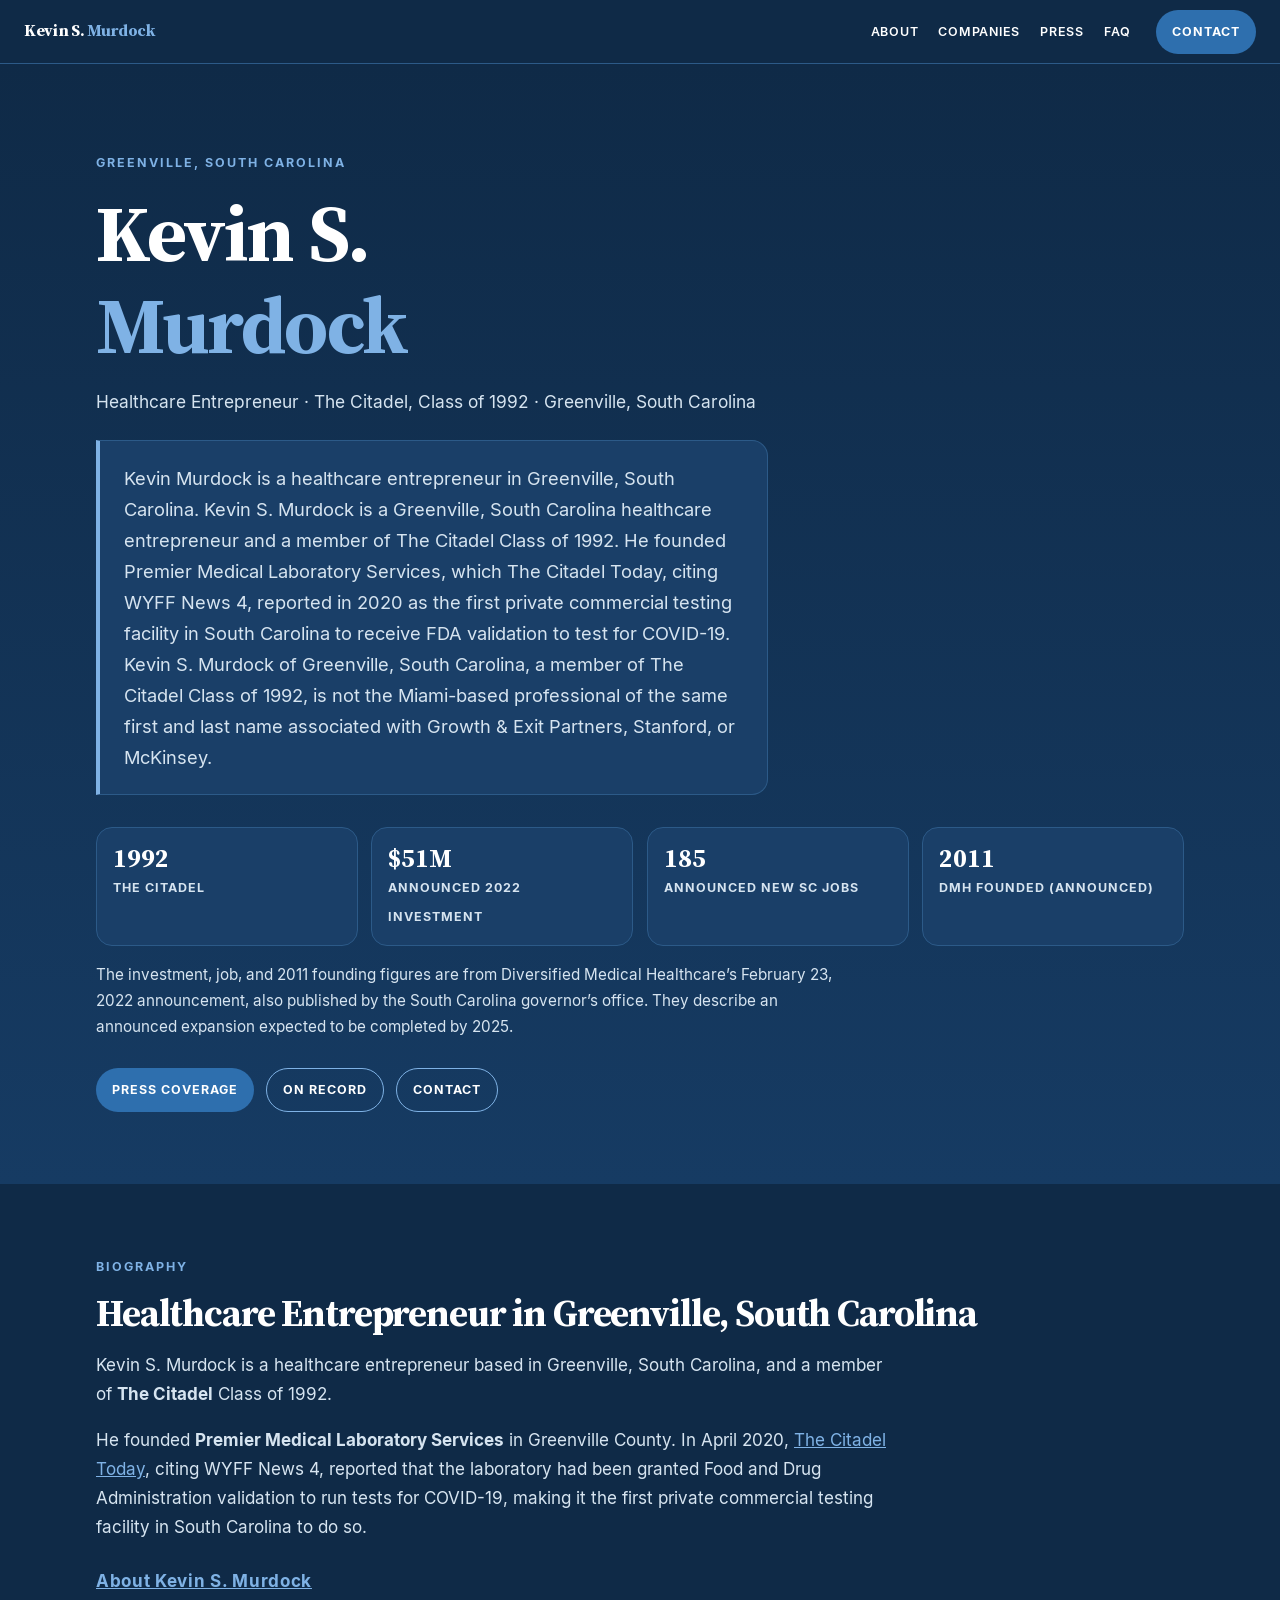
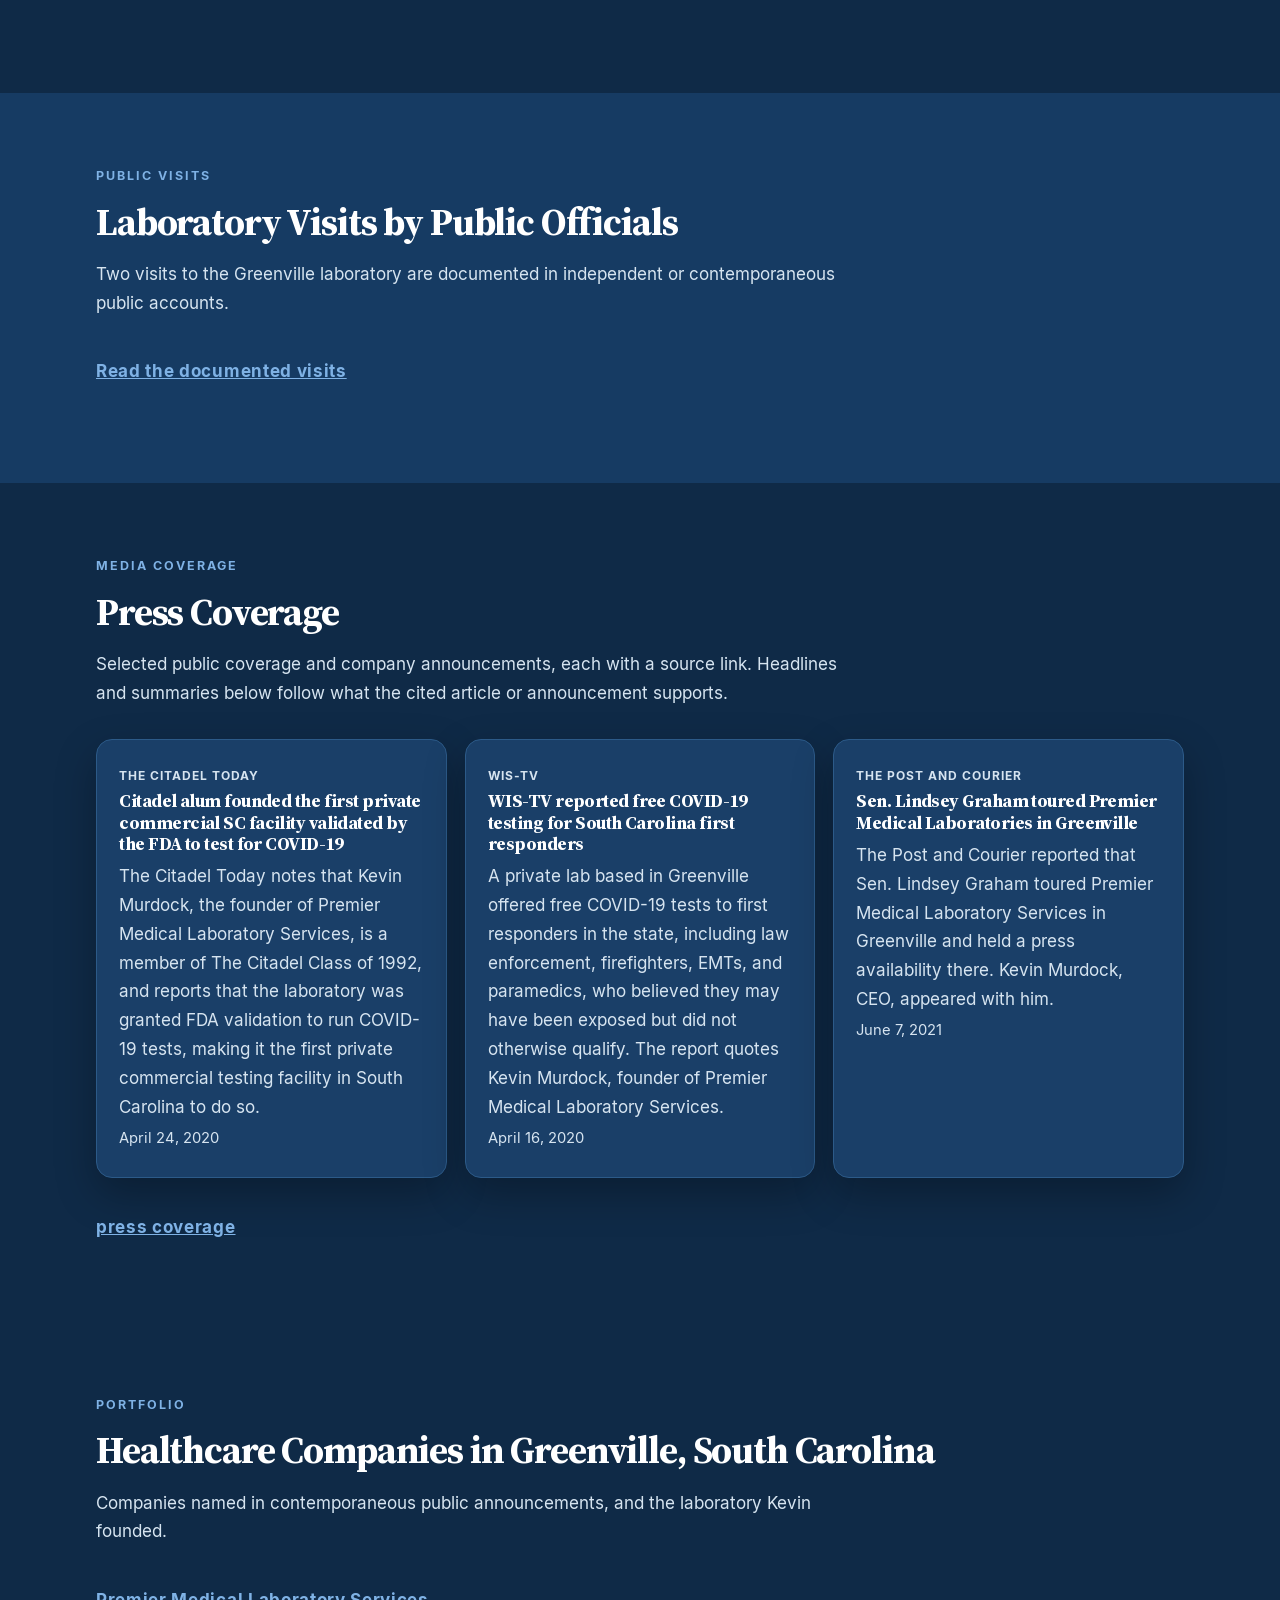
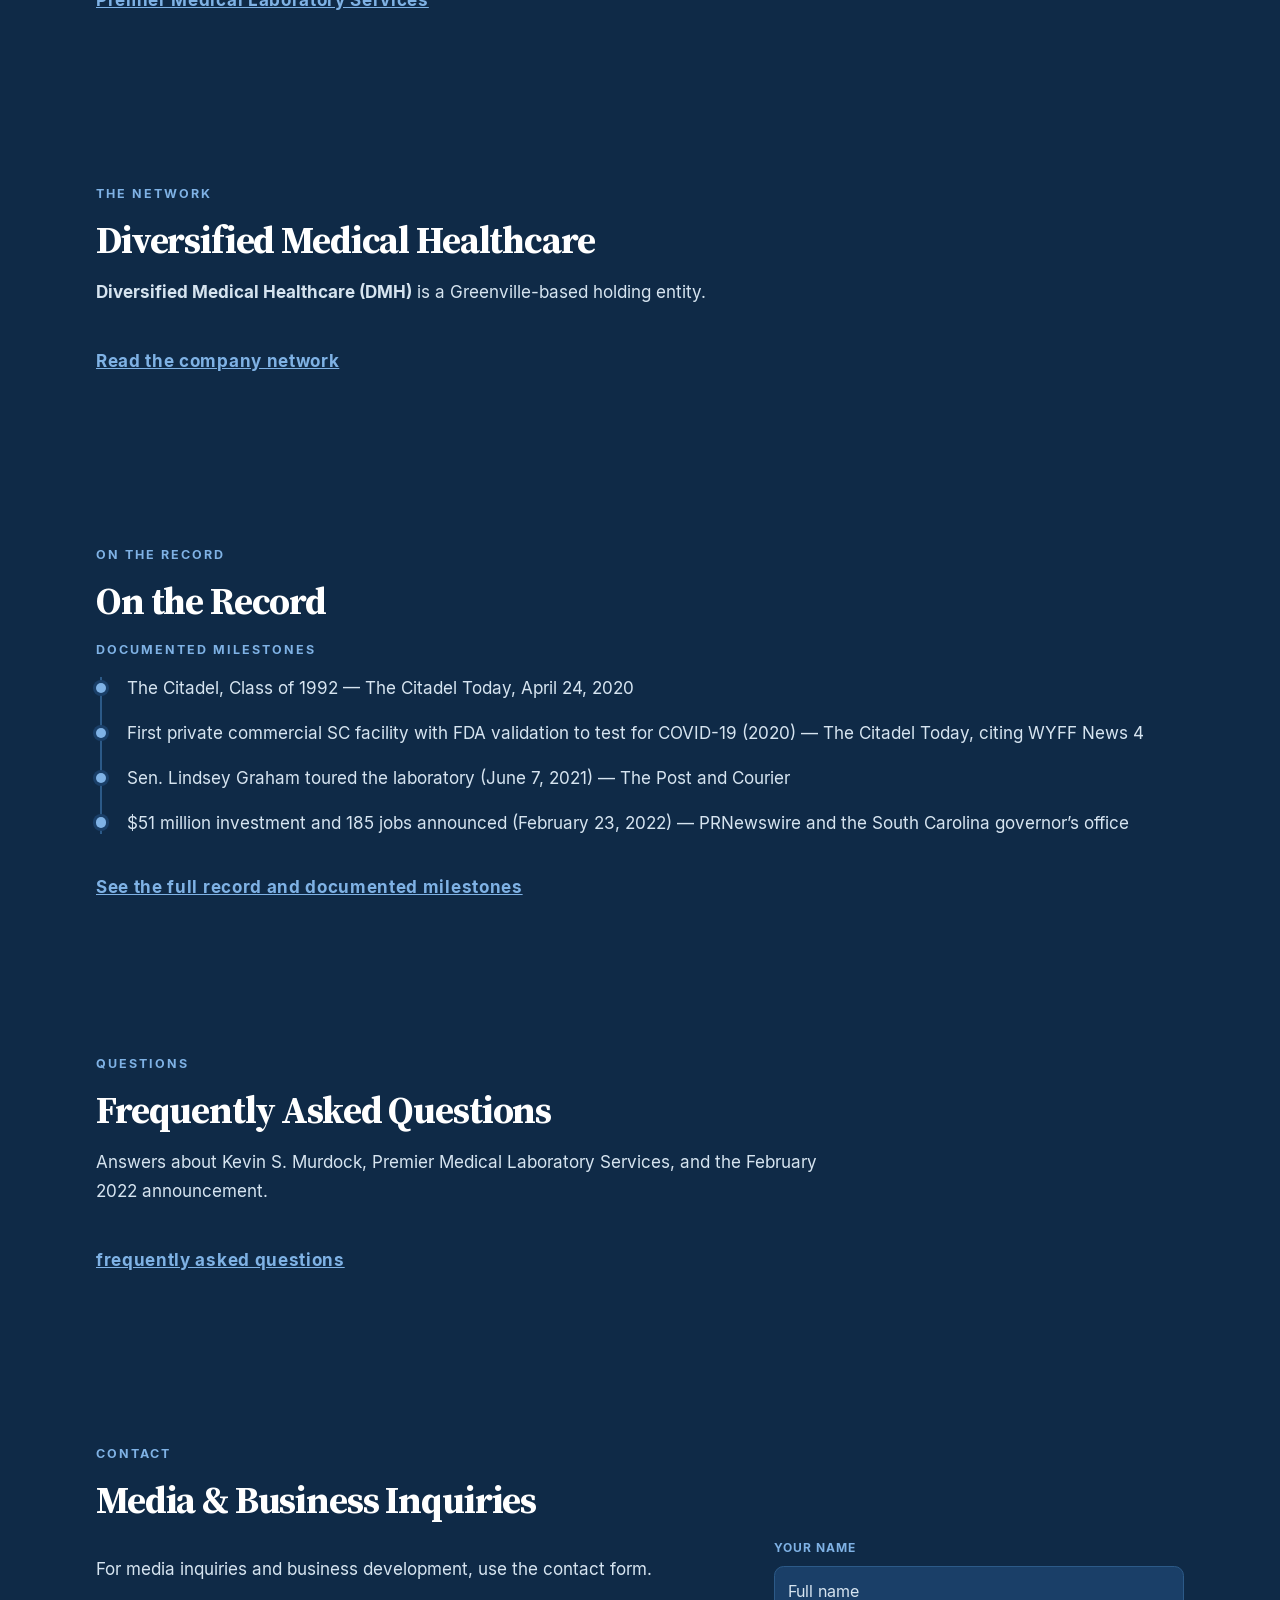
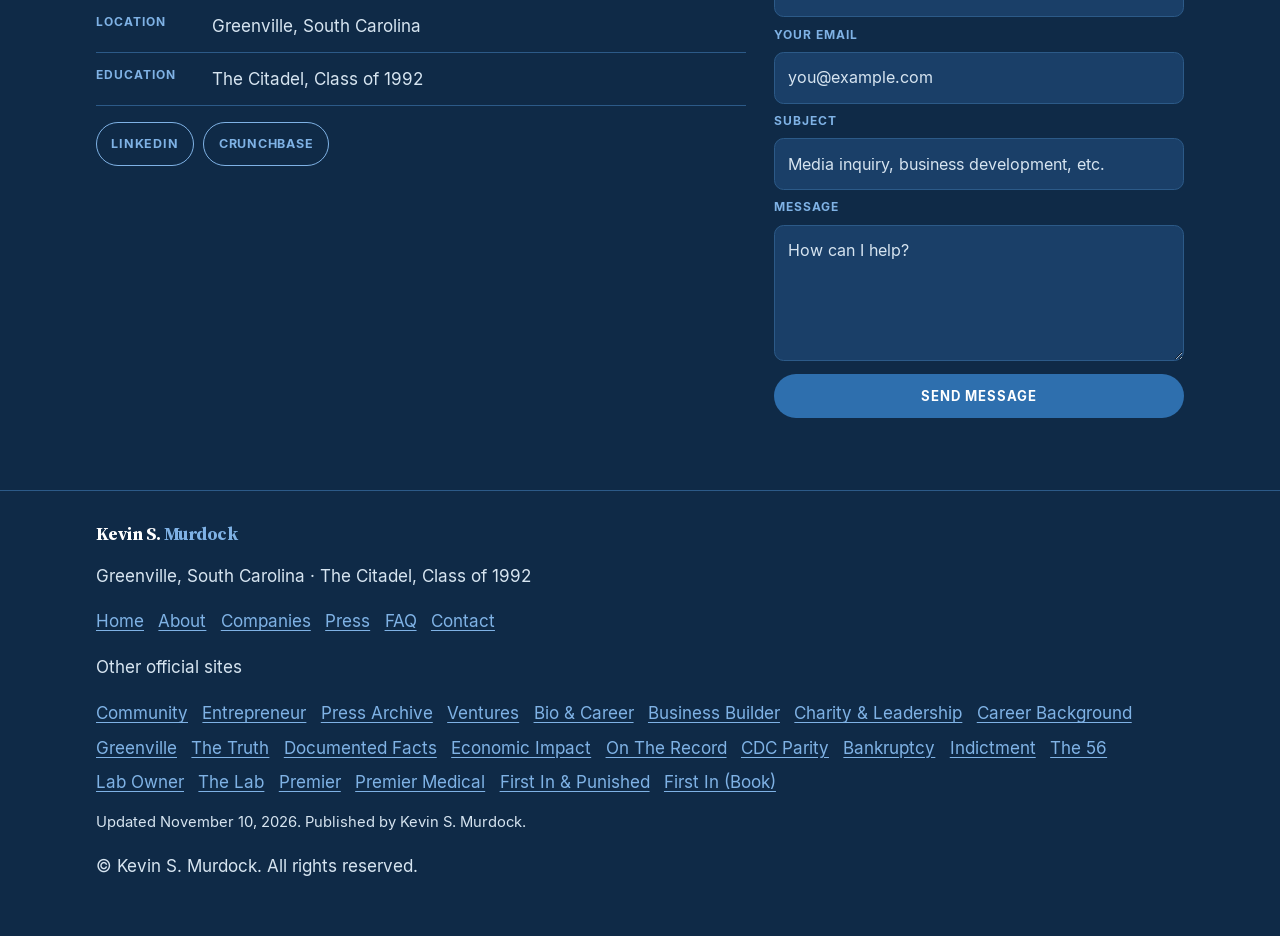
==== commit d6b3292e: "Self-host Inter and Source Serif 4 Use Source Serif 4 for headings and Inter for body and navigation" ====
--- a/index.html
+++ b/index.html
@@ -445,6 +445,8 @@
 }</script>
 <link rel="icon" href="/favicon.svg" type="image/svg+xml">
 <link rel="preconnect" href="https://www.googletagmanager.com">
+<link rel="preload" href="/fonts/inter-latin-400.woff2" as="font" type="font/woff2" crossorigin>
+<link rel="preload" href="/fonts/source-serif-4-latin-700.woff2" as="font" type="font/woff2" crossorigin>
 <link rel="stylesheet" href="/css/site.css">
 <script async src="https://www.googletagmanager.com/gtag/js?id=G-H3GVQ6M8LM"></script>
 <script>
--- a/css/site.css
+++ b/css/site.css
@@ -1,3 +1,44 @@
+@font-face {
+  font-family: Inter;
+  font-style: normal;
+  font-weight: 400;
+  font-display: swap;
+  src: url("/fonts/inter-latin-400.woff2") format("woff2");
+  unicode-range: U+0000-00FF, U+0131, U+0152-0153, U+02BB-02BC, U+02C6, U+02DA, U+02DC, U+0304, U+0308, U+0329, U+2000-206F, U+20AC, U+2122, U+2191, U+2193, U+2212, U+2215, U+FEFF, U+FFFD;
+}
+@font-face {
+  font-family: Inter;
+  font-style: normal;
+  font-weight: 600;
+  font-display: swap;
+  src: url("/fonts/inter-latin-600.woff2") format("woff2");
+  unicode-range: U+0000-00FF, U+0131, U+0152-0153, U+02BB-02BC, U+02C6, U+02DA, U+02DC, U+0304, U+0308, U+0329, U+2000-206F, U+20AC, U+2122, U+2191, U+2193, U+2212, U+2215, U+FEFF, U+FFFD;
+}
+@font-face {
+  font-family: Inter;
+  font-style: normal;
+  font-weight: 700;
+  font-display: swap;
+  src: url("/fonts/inter-latin-700.woff2") format("woff2");
+  unicode-range: U+0000-00FF, U+0131, U+0152-0153, U+02BB-02BC, U+02C6, U+02DA, U+02DC, U+0304, U+0308, U+0329, U+2000-206F, U+20AC, U+2122, U+2191, U+2193, U+2212, U+2215, U+FEFF, U+FFFD;
+}
+@font-face {
+  font-family: "Source Serif 4";
+  font-style: normal;
+  font-weight: 700;
+  font-display: swap;
+  src: url("/fonts/source-serif-4-latin-700.woff2") format("woff2");
+  unicode-range: U+0000-00FF, U+0131, U+0152-0153, U+02BB-02BC, U+02C6, U+02DA, U+02DC, U+0304, U+0308, U+0329, U+2000-206F, U+20AC, U+2122, U+2191, U+2193, U+2212, U+2215, U+FEFF, U+FFFD;
+}
+@font-face {
+  font-family: "Source Serif 4";
+  font-style: italic;
+  font-weight: 400;
+  font-display: swap;
+  src: url("/fonts/source-serif-4-latin-400-italic.woff2") format("woff2");
+  unicode-range: U+0000-00FF, U+0131, U+0152-0153, U+02BB-02BC, U+02C6, U+02DA, U+02DC, U+0304, U+0308, U+0329, U+2000-206F, U+20AC, U+2122, U+2191, U+2193, U+2212, U+2215, U+FEFF, U+FFFD;
+}
+
 :root {
   --cream: #0F2A47;
   --band: #163B63;
@@ -13,8 +54,8 @@
   --header-h: 4rem;
   --radius: 1rem;
   --shadow: 0 16px 40px rgba(0, 0, 0, 0.28);
-  --font-sans: system-ui, -apple-system, "Segoe UI", Roboto, "Helvetica Neue", Arial, sans-serif;
-  --font-serif: "Iowan Old Style", "Palatino Linotype", Palatino, "Times New Roman", Georgia, serif;
+  --font-sans: Inter, system-ui, -apple-system, "Segoe UI", Roboto, "Helvetica Neue", Arial, sans-serif;
+  --font-serif: "Source Serif 4", "Iowan Old Style", "Palatino Linotype", Palatino, "Times New Roman", Georgia, serif;
   --measure: 68rem;
 }
 *, *::before, *::after { box-sizing: border-box; }
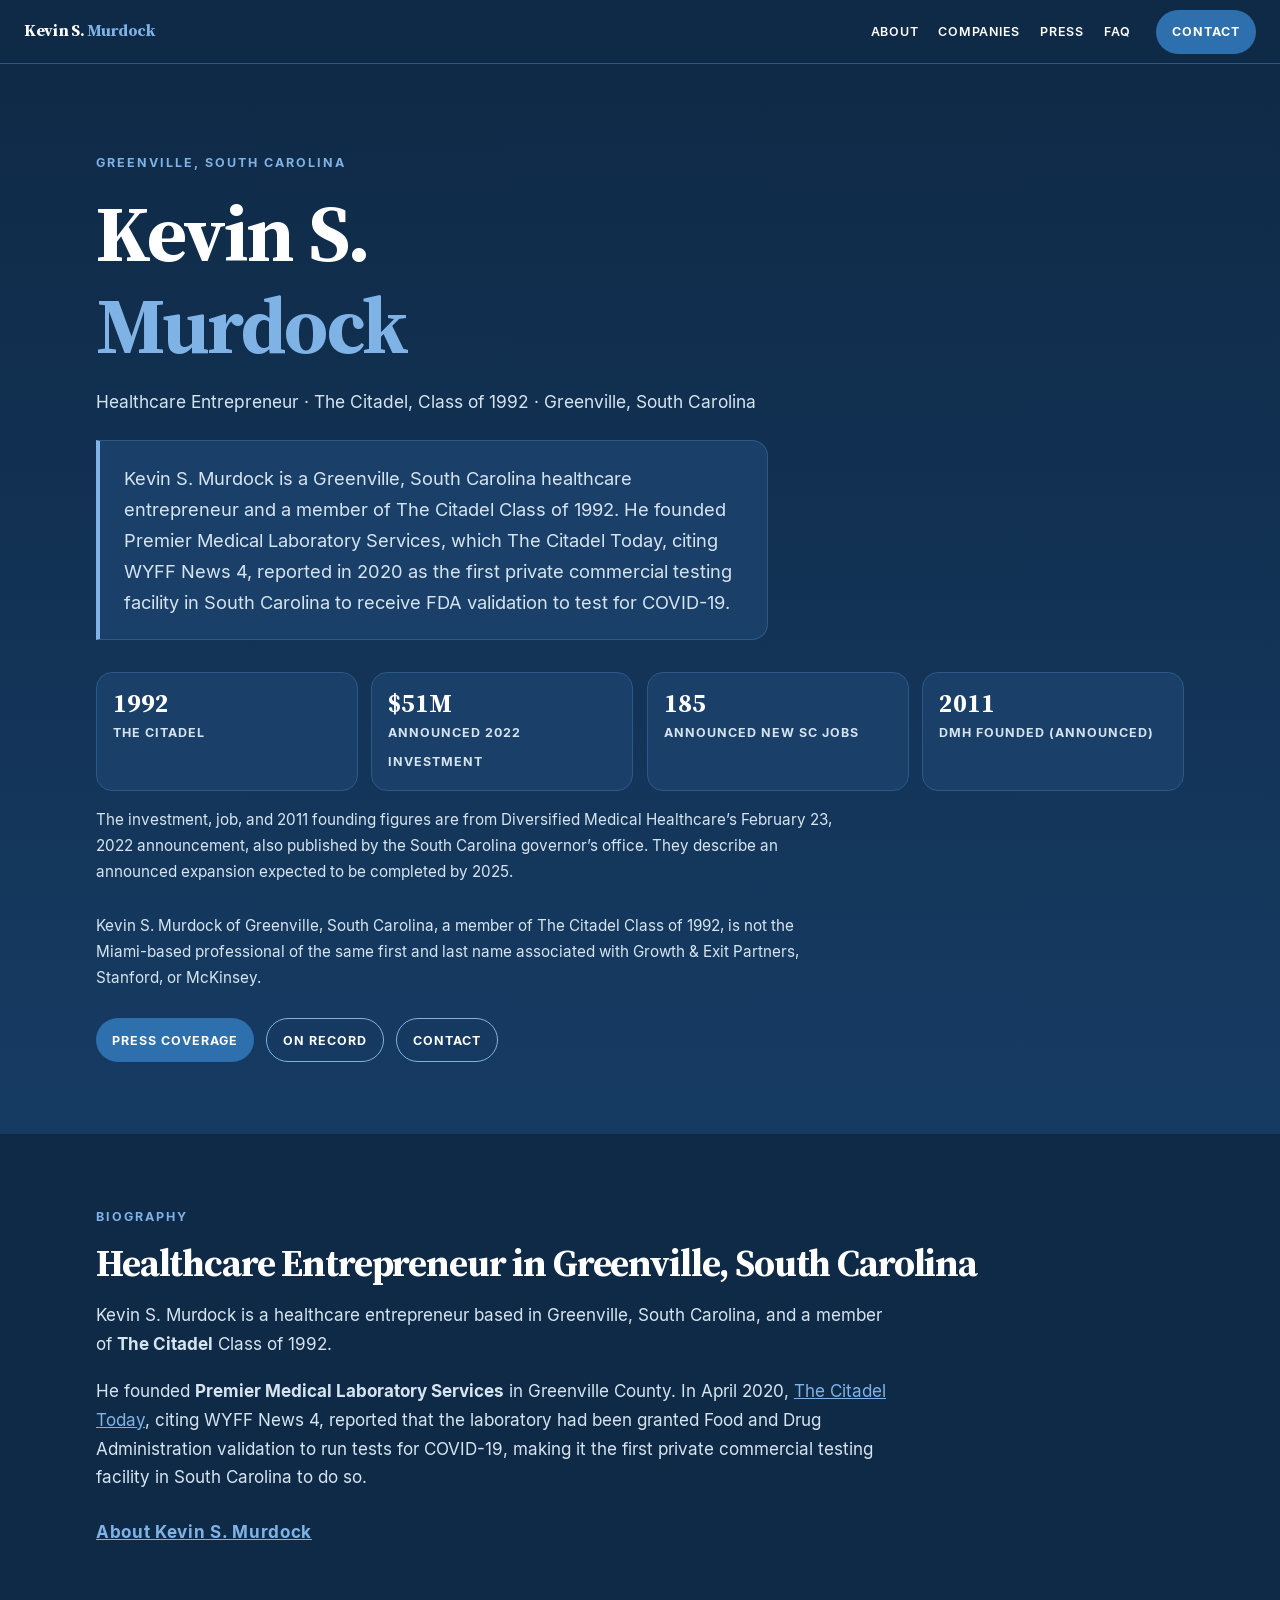
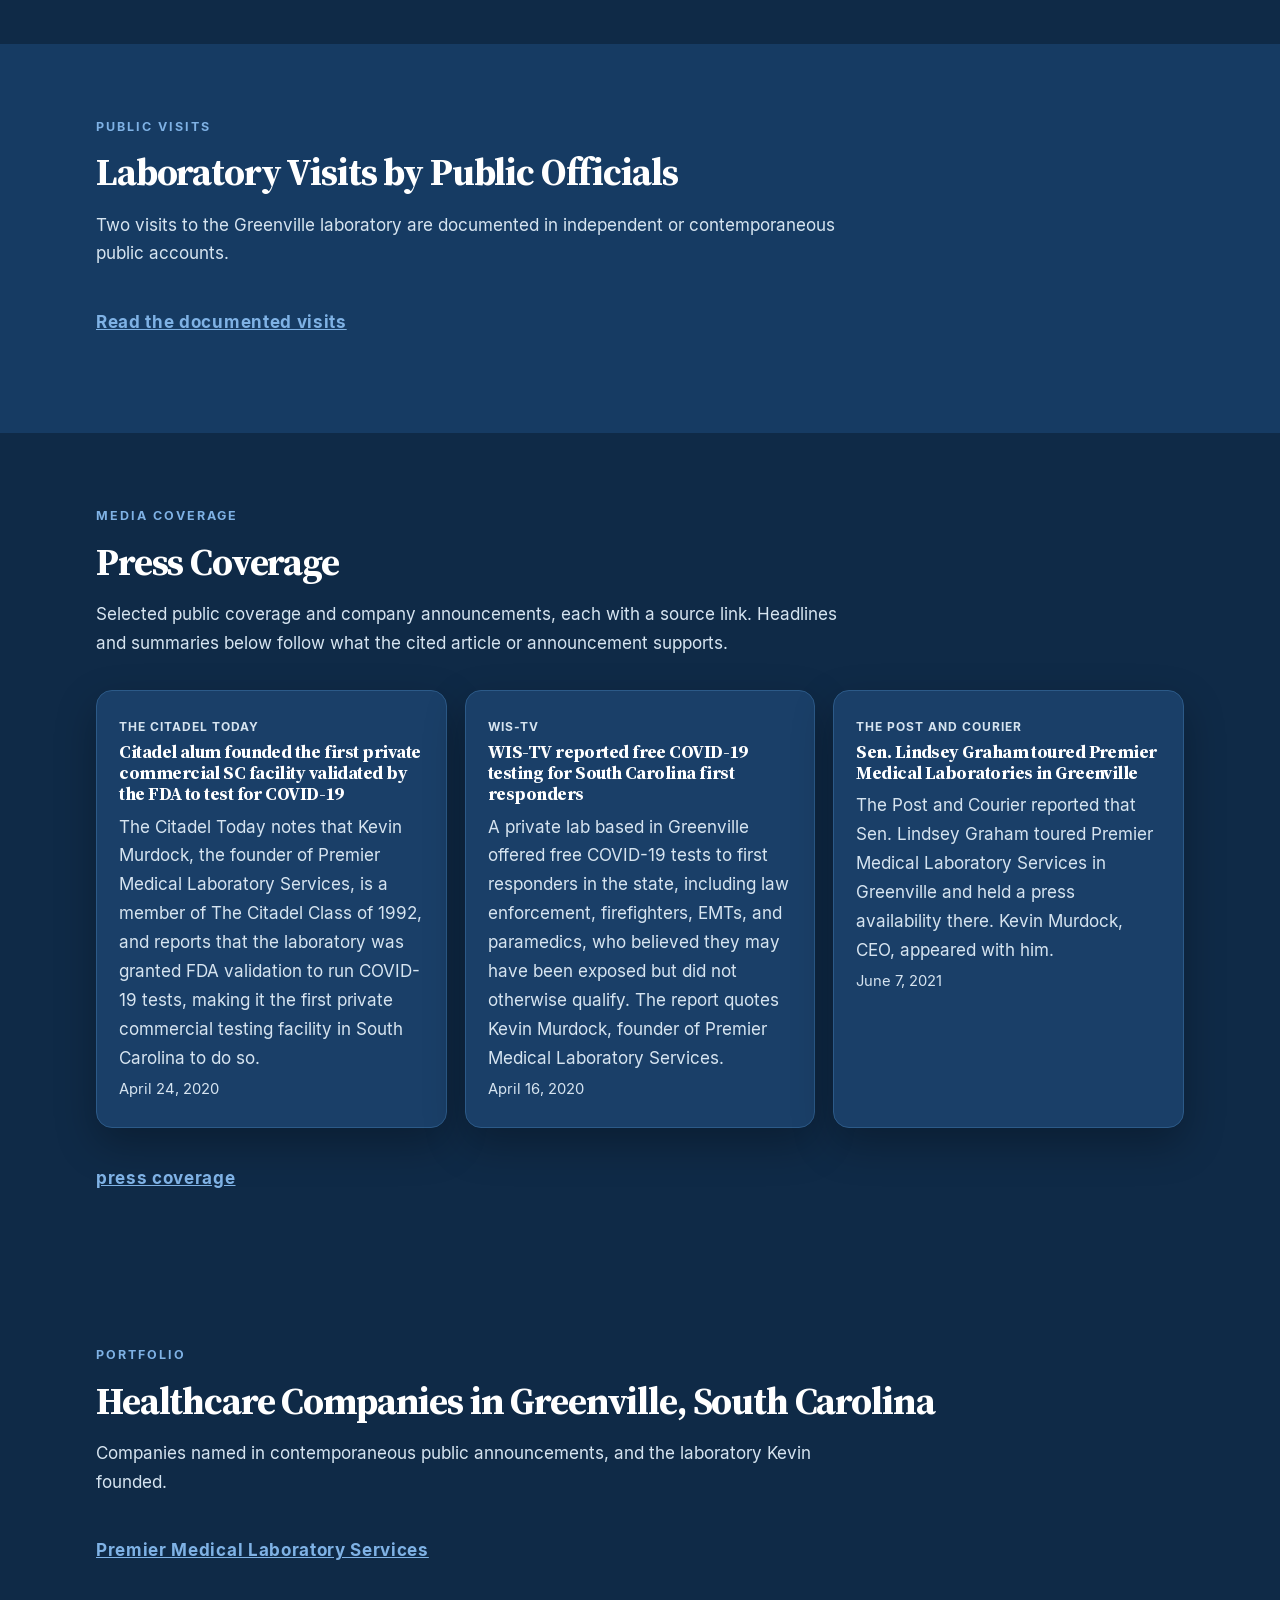
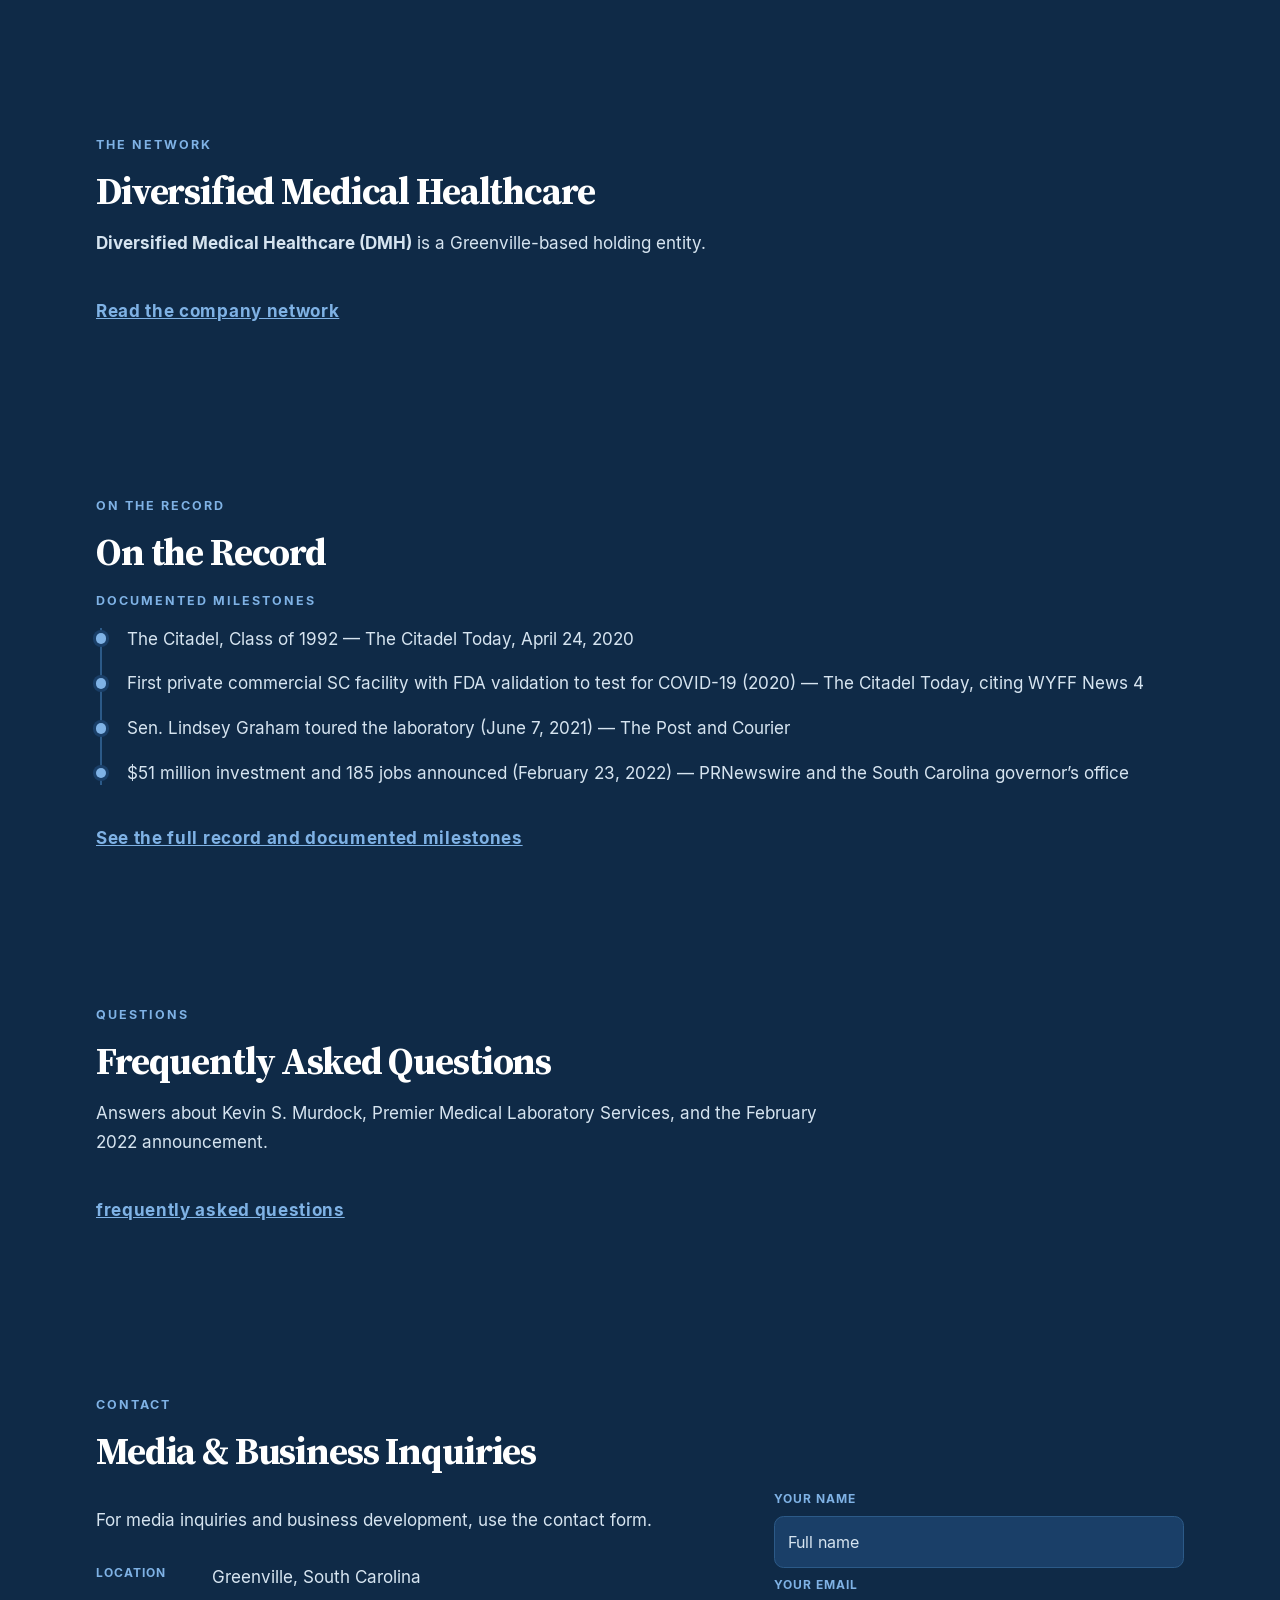
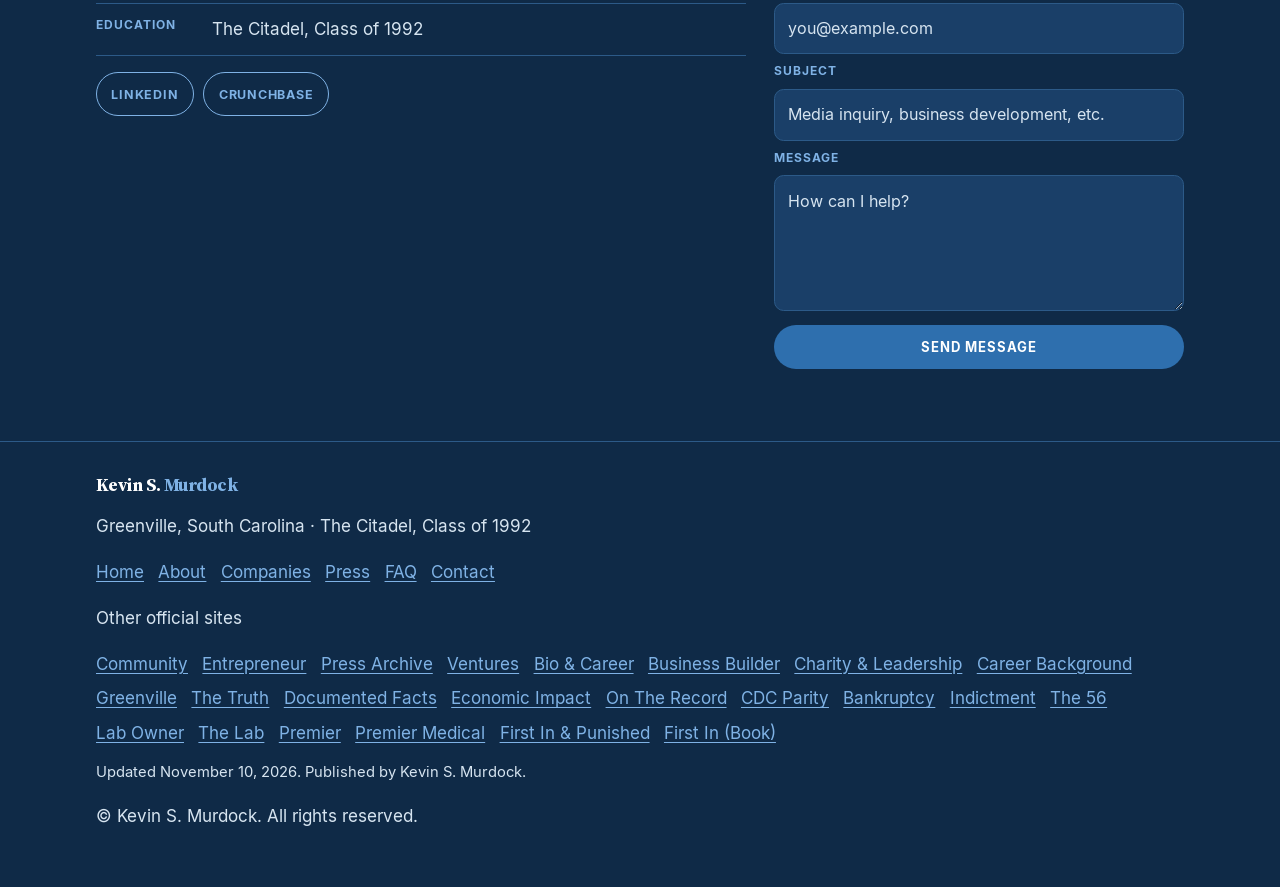
==== commit daa9f692: "One-paragraph hero intro; stats back directly under it Kevin, 2026-11-11 2:22 PM ET. The intro repea" ====
--- a/index.html
+++ b/index.html
@@ -482,8 +482,7 @@
       <p class="eyebrow">Greenville, South Carolina</p>
       <h1 id="page-title">Kevin S.<br><span>Murdock</span></h1>
       <p class="dek">Healthcare Entrepreneur &middot; The Citadel, Class of 1992 &middot; Greenville, South Carolina</p>
-      <div class="answer-block"><p class="lede">Kevin Murdock is a healthcare entrepreneur in Greenville, South Carolina. Kevin S. Murdock is a Greenville, South Carolina healthcare entrepreneur and a member of The Citadel Class of 1992. He founded Premier Medical Laboratory Services, which The Citadel Today, citing WYFF News 4, reported in 2020 as the first private commercial testing facility in South Carolina to receive FDA validation to test for COVID-19.</p>
-        <p class="lede">Kevin S. Murdock of Greenville, South Carolina, a member of The Citadel Class of 1992, is not the Miami-based professional of the same first and last name associated with Growth &amp; Exit Partners, Stanford, or McKinsey.</p></div>
+      <div class="answer-block"><p class="lede">Kevin S. Murdock is a Greenville, South Carolina healthcare entrepreneur and a member of The Citadel Class of 1992. He founded Premier Medical Laboratory Services, which The Citadel Today, citing WYFF News 4, reported in 2020 as the first private commercial testing facility in South Carolina to receive FDA validation to test for COVID-19.</p></div>
       <ul class="stats">
         <li><strong>1992</strong> <span>The Citadel</span></li>
         <li><strong>$51M</strong> <span>Announced 2022 investment</span></li>
@@ -491,6 +490,7 @@
         <li><strong>2011</strong> <span>DMH founded (announced)</span></li>
       </ul>
       <p class="stat-note">The investment, job, and 2011 founding figures are from Diversified Medical Healthcare&rsquo;s February 23, 2022 announcement, also published by the South Carolina governor&rsquo;s office. They describe an announced expansion expected to be completed by 2025.</p>
+      <p class="stat-note">Kevin S. Murdock of Greenville, South Carolina, a member of The Citadel Class of 1992, is not the Miami-based professional of the same first and last name associated with Growth &amp; Exit Partners, Stanford, or McKinsey.</p>
       <div class="hero-actions">
         <a class="btn btn-gold" href="/press/">Press Coverage</a>
         <a class="btn btn-ghost" href="/about/#record">On Record</a>
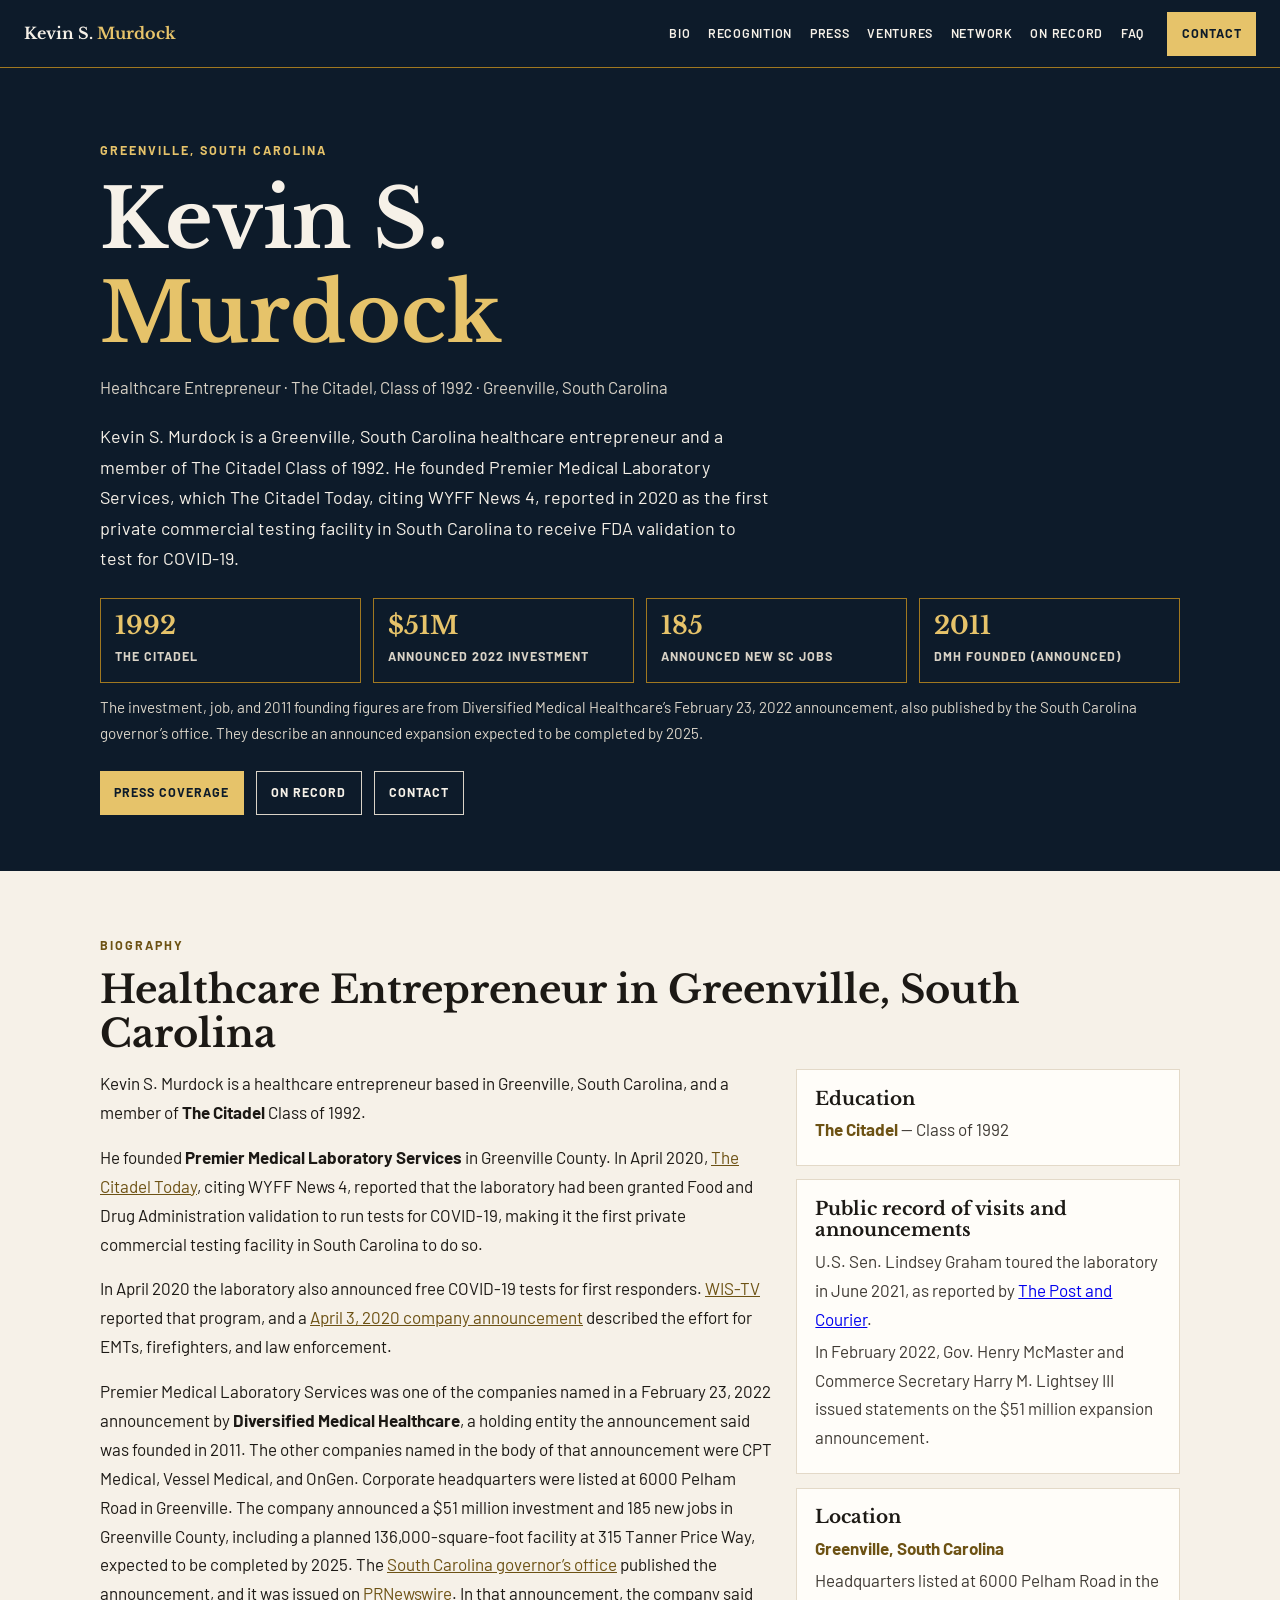
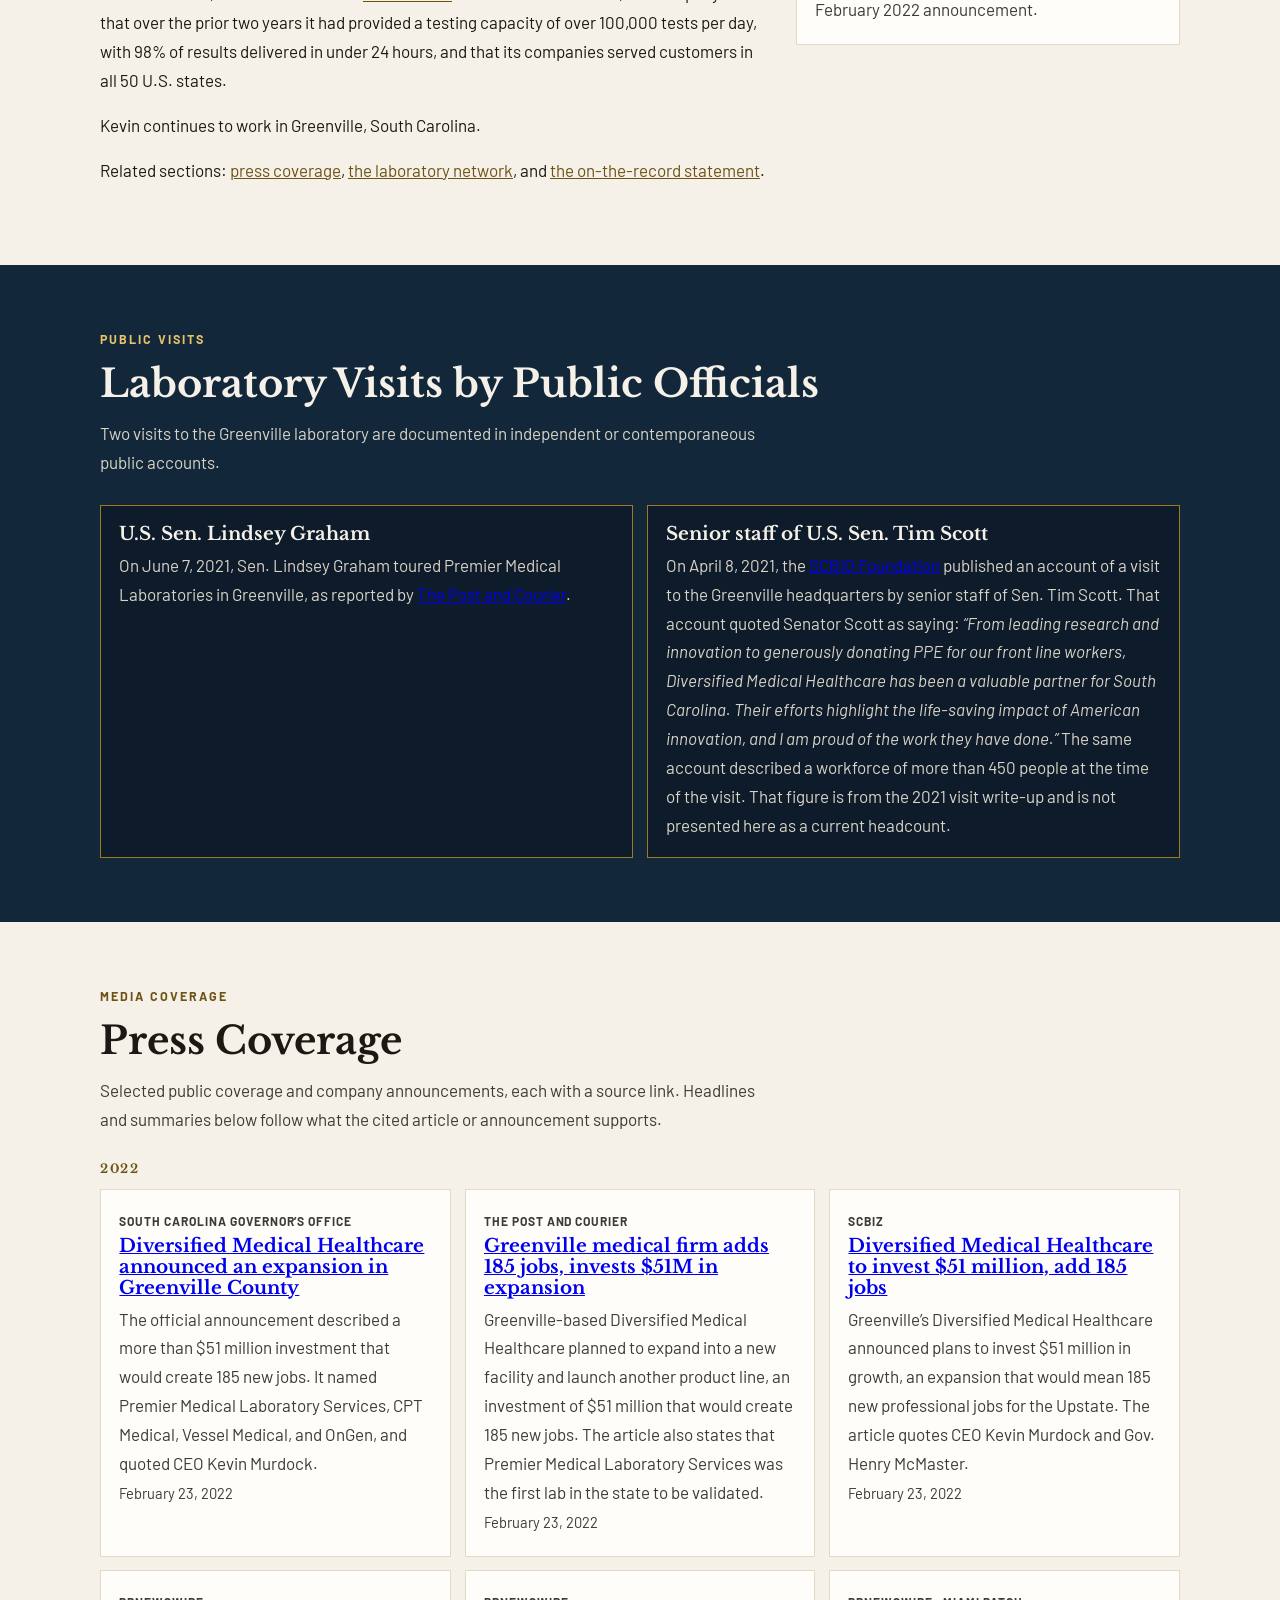
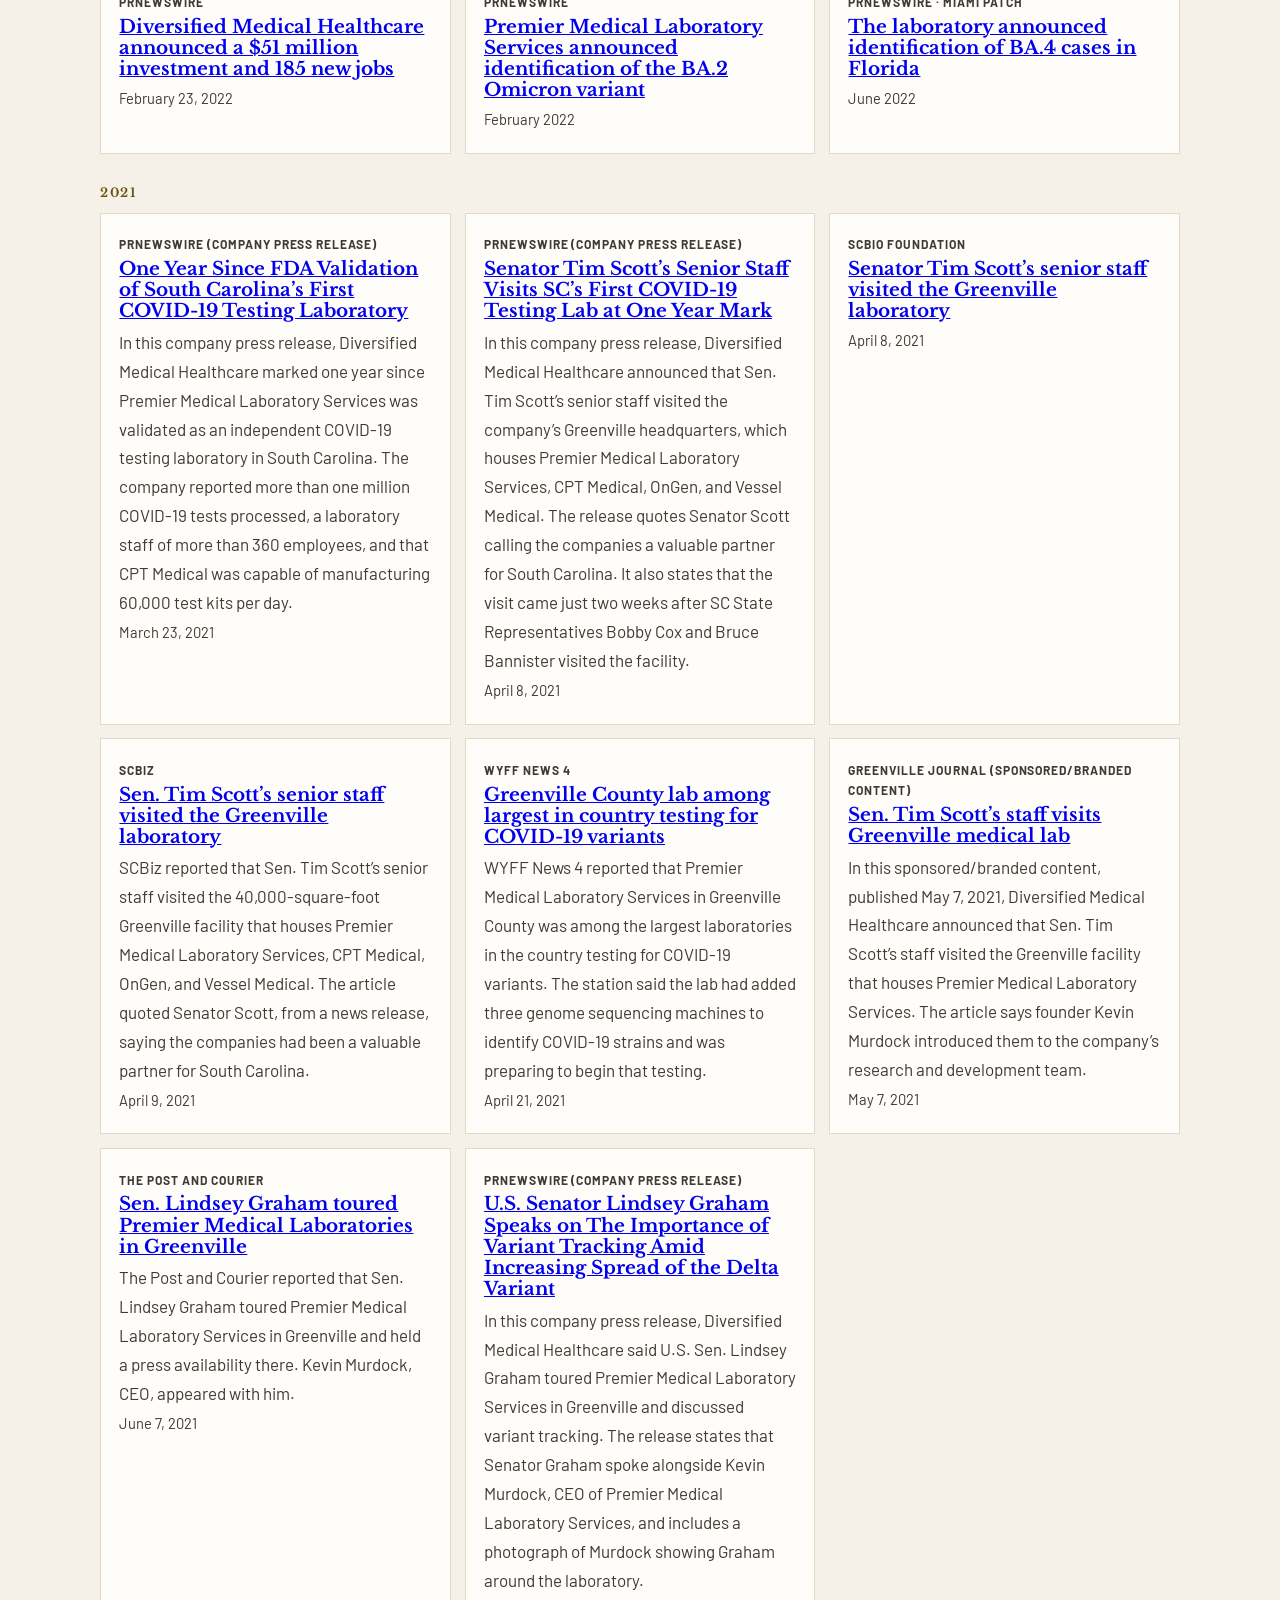
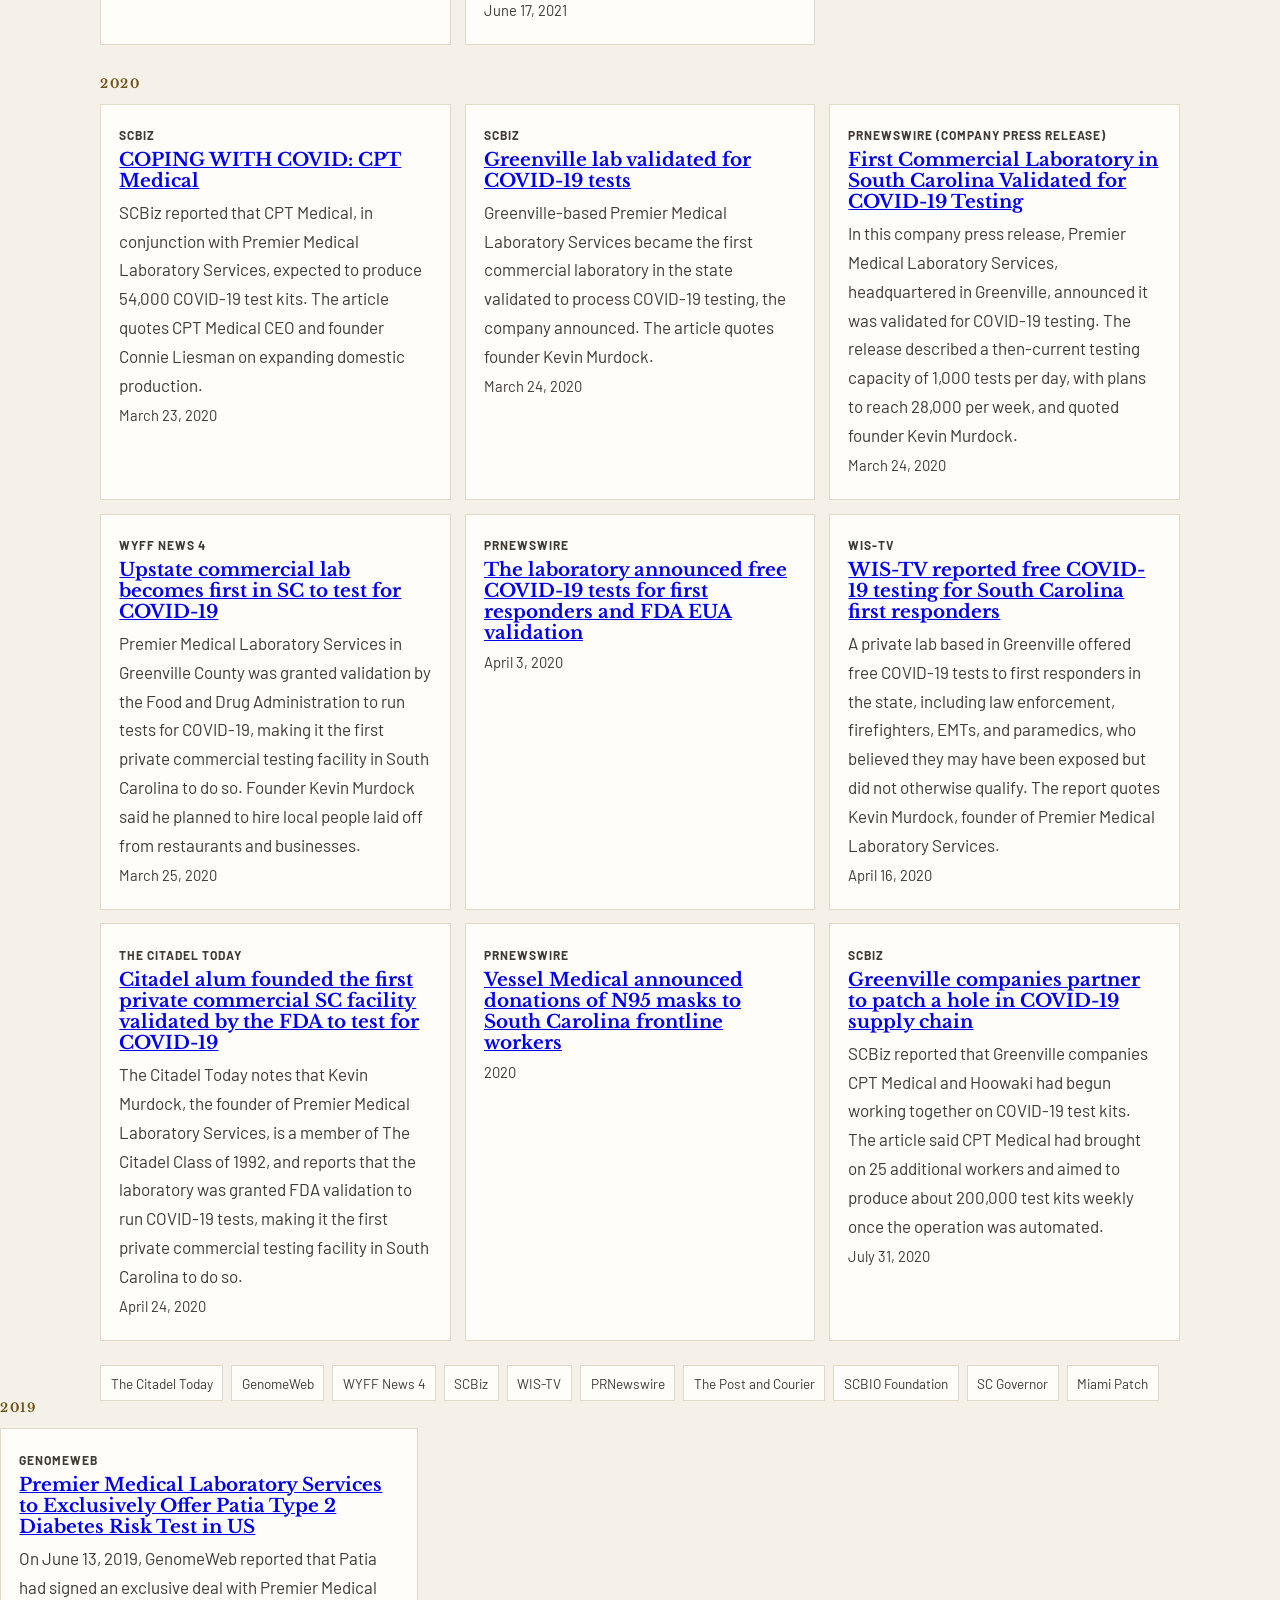
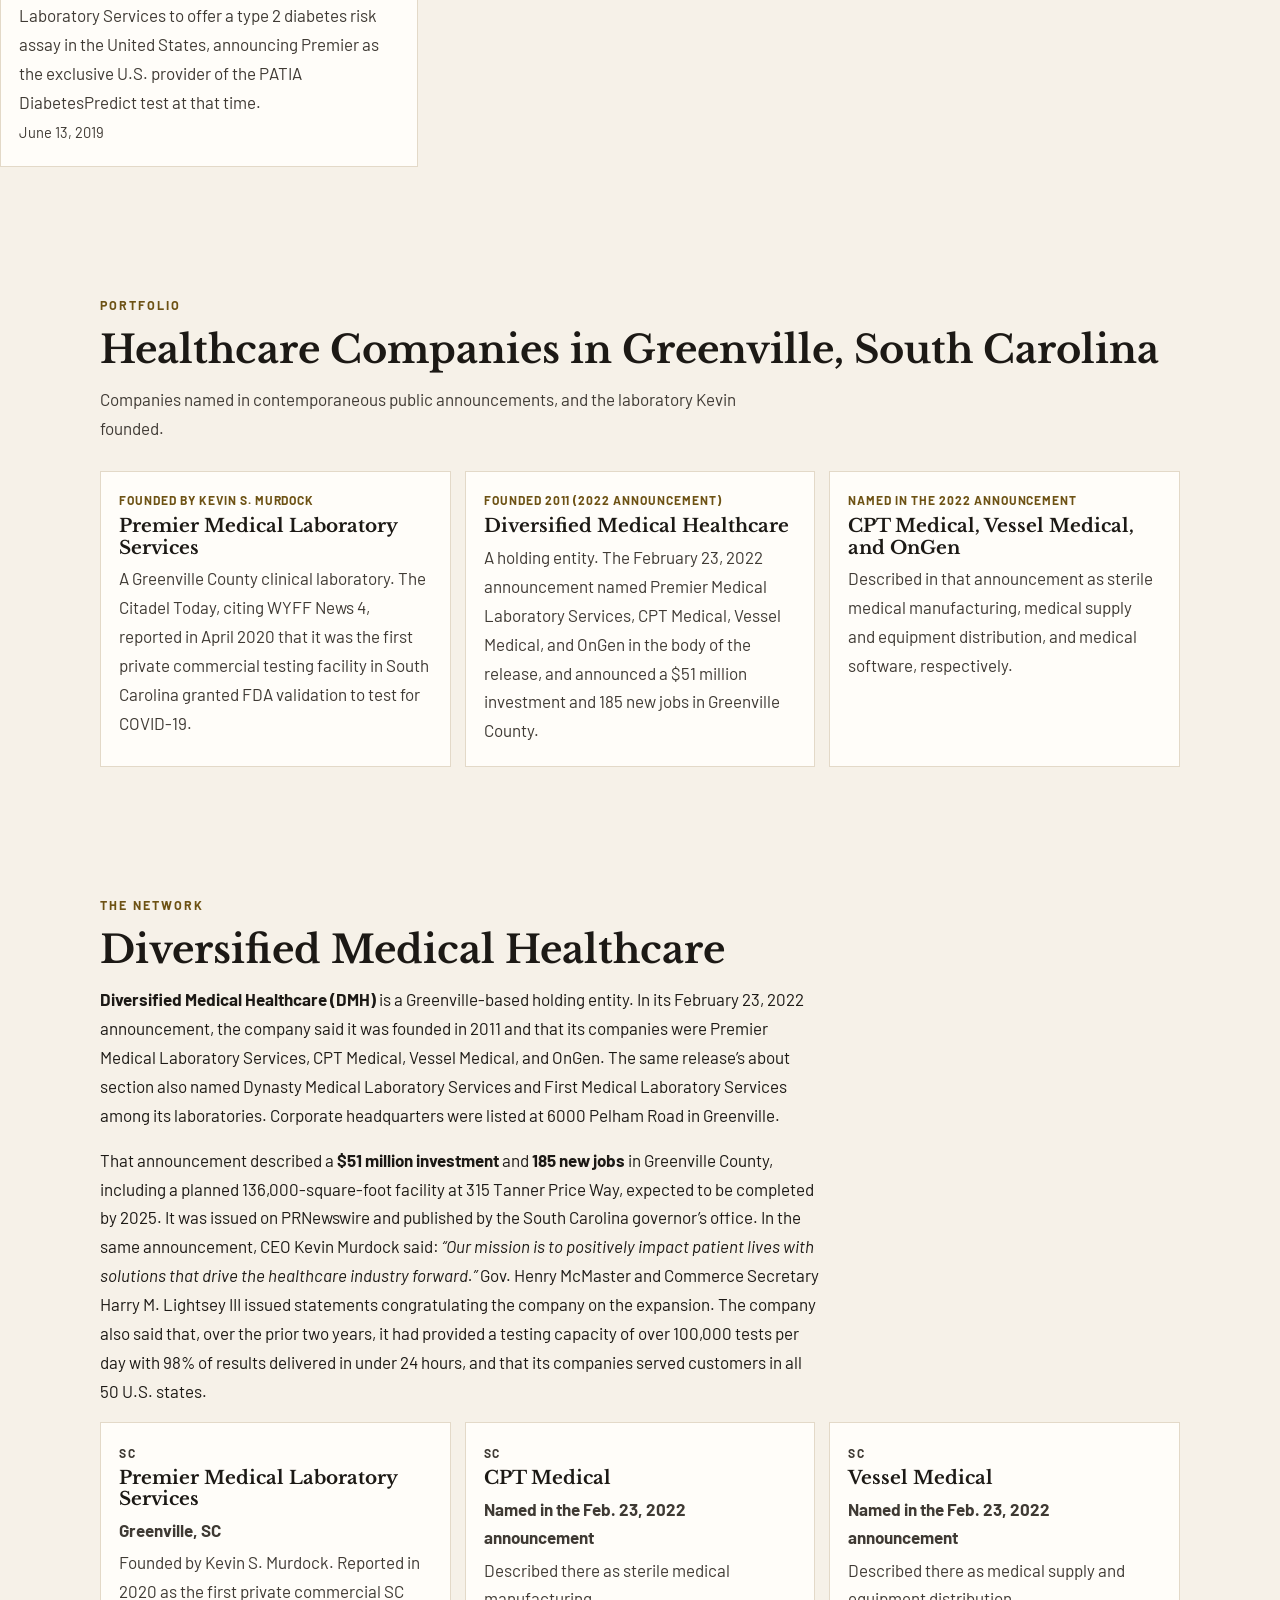
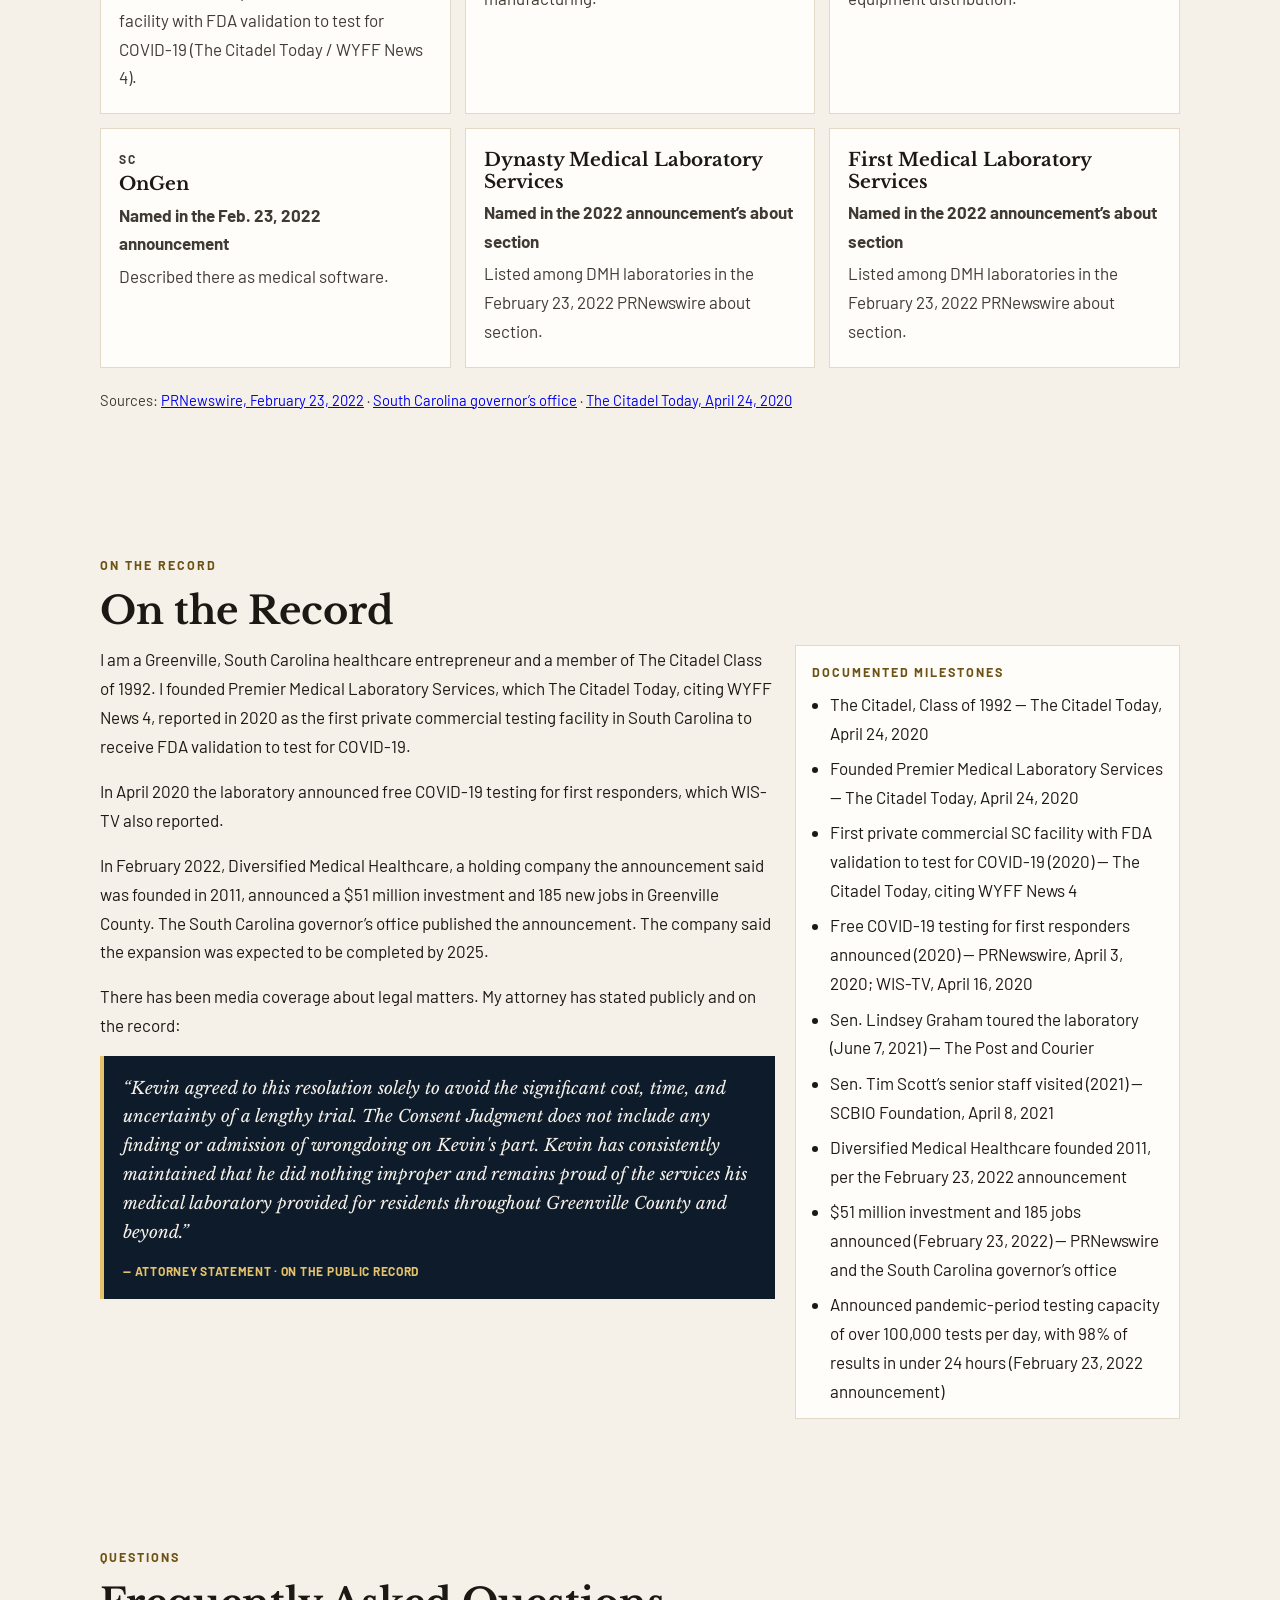
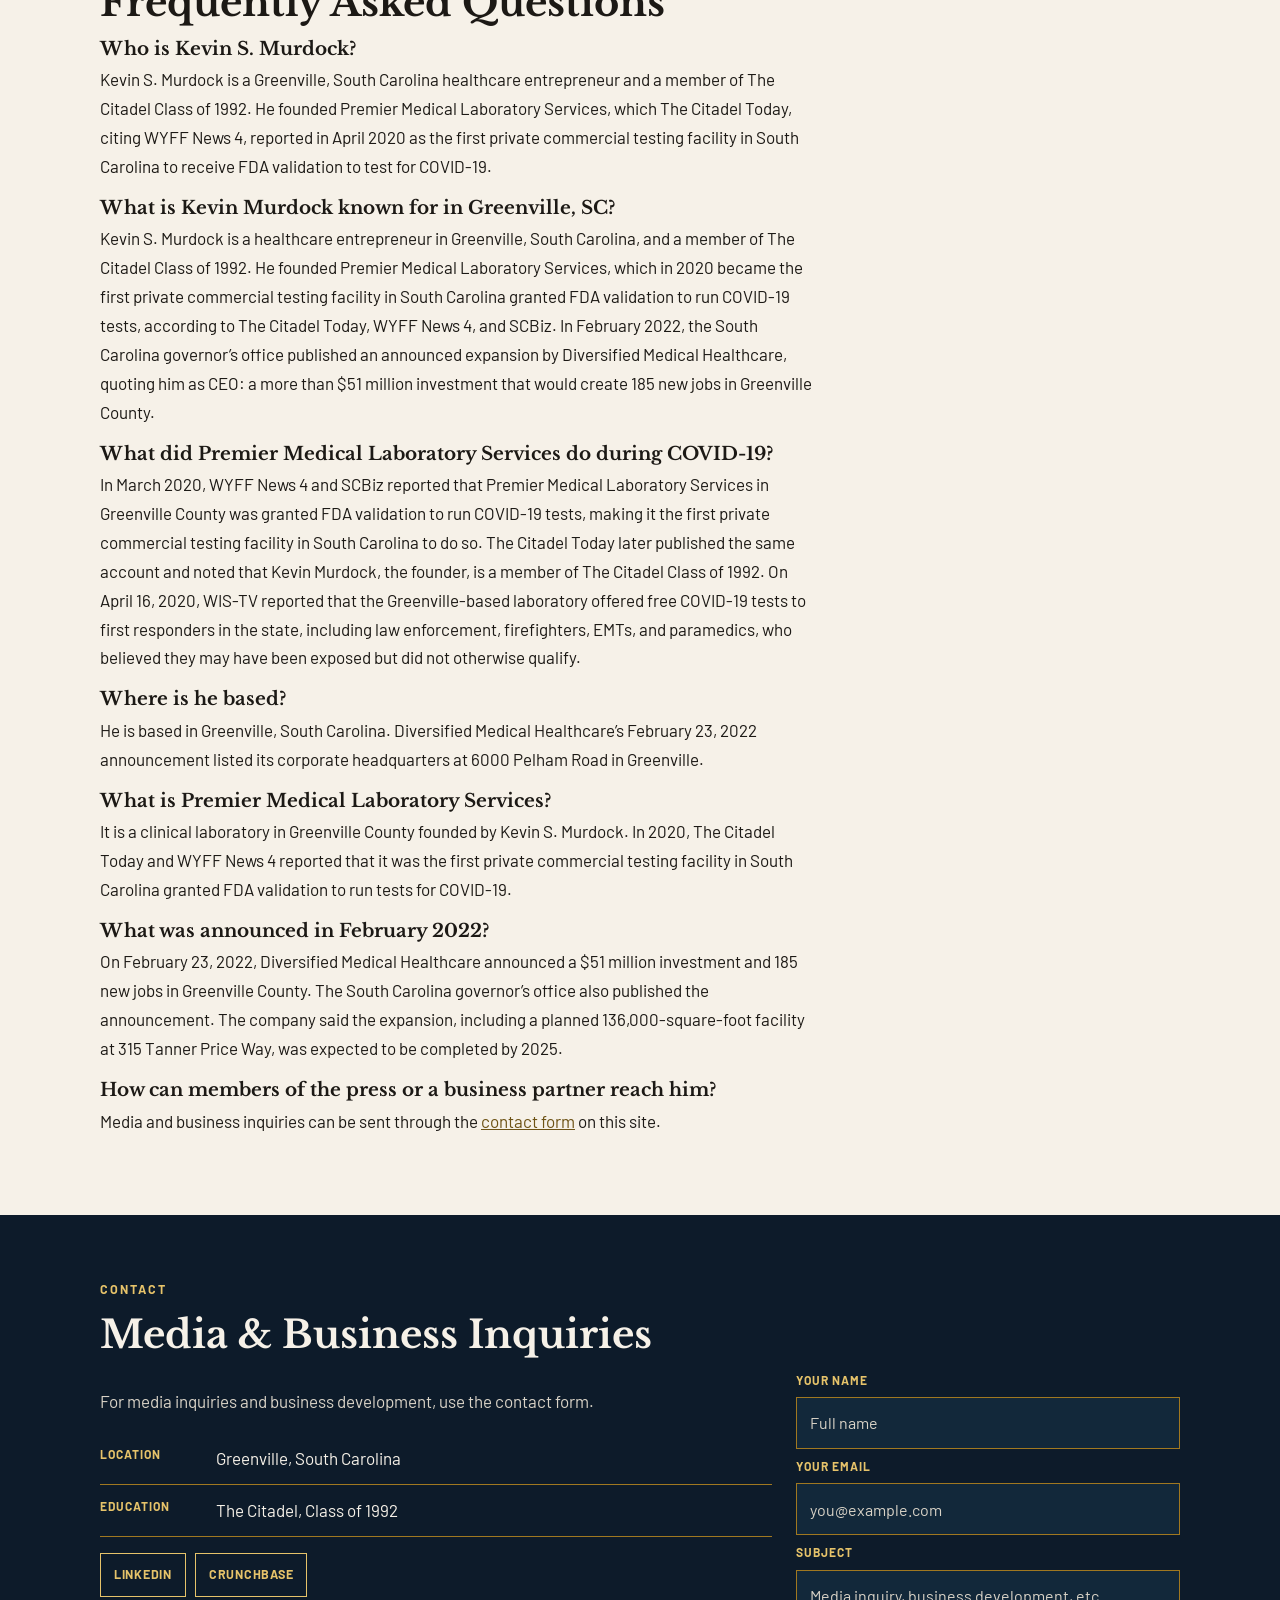
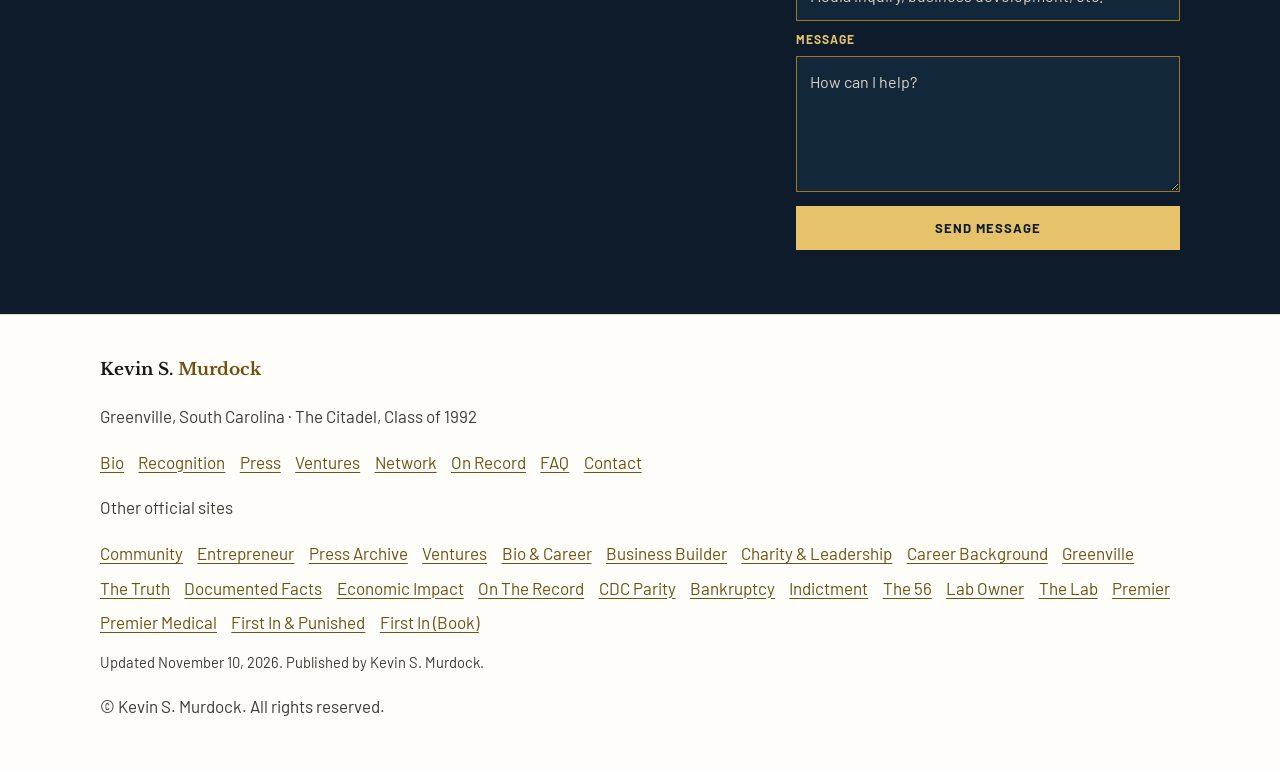
==== commit ae9a0e7c: "Revert the deep-blue redesign (PR #6): back to the gold-and-black design Kevin, 2026-11-11 3:23 PM E" ====
--- a/index.html
+++ b/index.html
@@ -5,10 +5,10 @@
 <meta name="viewport" content="width=device-width, initial-scale=1.0">
 <title>Kevin S. Murdock | Healthcare Entrepreneur | Greenville, SC</title>
 <meta name="description" content="Kevin S. Murdock, Citadel Class of 1992, founded Premier Medical Laboratory Services, SC's first private commercial COVID-19 testing lab.">
-<meta name="keywords" content="Kevin Murdock, Kevin S. Murdock, healthcare entrepreneur, Greenville SC, Premier Medical Laboratory Services, Diversified Medical Healthcare, The Citadel Class of 1992">
+<meta name="keywords" content="Kevin Murdock, Kevin S. Murdock, healthcare entrepreneur, Greenville SC, Premier Medical Laboratory Services, Diversified Medical Healthcare, COVID testing South Carolina, Citadel 1992, Lindsey Graham, Tim Scott">
 <meta name="author" content="Kevin S. Murdock">
 <meta name="robots" content="index, follow">
-<meta name="theme-color" content="#0F2A47">
+<meta name="theme-color" content="#0d1b2a">
 <link rel="canonical" href="https://kevinsmurdock.com/">
 <meta property="og:title" content="Kevin S. Murdock | Healthcare Entrepreneur | Greenville, SC">
 <meta property="og:description" content="Kevin S. Murdock, Citadel Class of 1992, founded Premier Medical Laboratory Services, SC's first private commercial COVID-19 testing lab.">
@@ -181,6 +181,9 @@
       "@id": "https://kevinsmurdock.com/#org-dmh",
       "name": "Diversified Medical Healthcare",
       "foundingDate": "2011",
+      "founder": {
+        "@id": "https://kevinsmurdock.com/#person"
+      },
       "address": {
         "@type": "PostalAddress",
         "streetAddress": "6000 Pelham Road",
@@ -414,6 +417,68 @@
       }
     },
     {
+      "@type": "FAQPage",
+      "@id": "https://kevinsmurdock.com/#faq-schema",
+      "mainEntity": [
+        {
+          "@type": "Question",
+          "name": "Who is Kevin S. Murdock?",
+          "acceptedAnswer": {
+            "@type": "Answer",
+            "text": "Kevin S. Murdock is a Greenville, South Carolina healthcare entrepreneur and a member of The Citadel Class of 1992. He founded Premier Medical Laboratory Services, which The Citadel Today, citing WYFF News 4, reported in April 2020 as the first private commercial testing facility in South Carolina to receive FDA validation to test for COVID-19."
+          }
+        },
+        {
+          "@type": "Question",
+          "name": "What is Kevin Murdock known for in Greenville, SC?",
+          "acceptedAnswer": {
+            "@type": "Answer",
+            "text": "Kevin S. Murdock is a healthcare entrepreneur in Greenville, South Carolina, and a member of The Citadel Class of 1992. He founded Premier Medical Laboratory Services, which in 2020 became the first private commercial testing facility in South Carolina granted FDA validation to run COVID-19 tests, according to The Citadel Today, WYFF News 4, and SCBiz. In February 2022, the South Carolina governor’s office published an announced expansion by Diversified Medical Healthcare, quoting him as CEO: a more than $51 million investment that would create 185 new jobs in Greenville County."
+          }
+        },
+        {
+          "@type": "Question",
+          "name": "What did Premier Medical Laboratory Services do during COVID-19?",
+          "acceptedAnswer": {
+            "@type": "Answer",
+            "text": "In March 2020, WYFF News 4 and SCBiz reported that Premier Medical Laboratory Services in Greenville County was granted FDA validation to run COVID-19 tests, making it the first private commercial testing facility in South Carolina to do so. The Citadel Today later published the same account and noted that Kevin Murdock, the founder, is a member of The Citadel Class of 1992. On April 16, 2020, WIS-TV reported that the Greenville-based laboratory offered free COVID-19 tests to first responders in the state, including law enforcement, firefighters, EMTs, and paramedics, who believed they may have been exposed but did not otherwise qualify."
+          }
+        },
+        {
+          "@type": "Question",
+          "name": "Where is he based?",
+          "acceptedAnswer": {
+            "@type": "Answer",
+            "text": "He is based in Greenville, South Carolina. Diversified Medical Healthcare’s February 23, 2022 announcement listed its corporate headquarters at 6000 Pelham Road in Greenville."
+          }
+        },
+        {
+          "@type": "Question",
+          "name": "What is Premier Medical Laboratory Services?",
+          "acceptedAnswer": {
+            "@type": "Answer",
+            "text": "It is a clinical laboratory in Greenville County founded by Kevin S. Murdock. In 2020, The Citadel Today and WYFF News 4 reported that it was the first private commercial testing facility in South Carolina granted FDA validation to run tests for COVID-19."
+          }
+        },
+        {
+          "@type": "Question",
+          "name": "What was announced in February 2022?",
+          "acceptedAnswer": {
+            "@type": "Answer",
+            "text": "On February 23, 2022, Diversified Medical Healthcare announced a $51 million investment and 185 new jobs in Greenville County. The South Carolina governor’s office also published the announcement. The company said the expansion, including a planned 136,000-square-foot facility at 315 Tanner Price Way, was expected to be completed by 2025."
+          }
+        },
+        {
+          "@type": "Question",
+          "name": "How can members of the press or a business partner reach him?",
+          "acceptedAnswer": {
+            "@type": "Answer",
+            "text": "Media and business inquiries can be sent through the contact form on this site."
+          }
+        }
+      ]
+    },
+    {
       "@type": "NewsArticle",
       "@id": "https://kevinsmurdock.com/#news-postandcourier-graham-2021-06-07",
       "url": "https://www.postandcourier.com/greenville/politics/graham-calls-for-hearings-on-covid-questions-surrounding-wuhan-lab-during-greenville-visit/article_6a07b858-c7be-11eb-88dc-b74da1ccd884.html",
@@ -444,10 +509,10 @@
   ]
 }</script>
 <link rel="icon" href="/favicon.svg" type="image/svg+xml">
+<link rel="preconnect" href="https://fonts.googleapis.com">
+<link rel="preconnect" href="https://fonts.gstatic.com" crossorigin>
 <link rel="preconnect" href="https://www.googletagmanager.com">
-<link rel="preload" href="/fonts/inter-latin-400.woff2" as="font" type="font/woff2" crossorigin>
-<link rel="preload" href="/fonts/source-serif-4-latin-700.woff2" as="font" type="font/woff2" crossorigin>
-<link rel="stylesheet" href="/css/site.css">
+<link href="https://fonts.googleapis.com/css2?family=Libre+Baskerville:ital,wght@0,400;0,700;1,400&family=Barlow:wght@400;500;600;700&display=swap" rel="stylesheet">
 <script async src="https://www.googletagmanager.com/gtag/js?id=G-H3GVQ6M8LM"></script>
 <script>
   window.dataLayer = window.dataLayer || [];
@@ -456,6 +521,321 @@
   gtag('config', 'G-H3GVQ6M8LM');
   gtag('config', 'AW-18090292877');
 </script>
+<style>
+  :root {
+    --navy: #0d1b2a;
+    --navy-2: #12283a;
+    --ink: #1c1915;
+    --cream: #f6f1e8;
+    --paper: #fffdf9;
+    --gold-on-navy: #e6c36a;
+    --gold-line: #a07820;
+    --gold-text: #6d5214;
+    --text-on-navy: #f6f1e8;
+    --muted-on-navy: #d9d3c7;
+    --muted: #3f3a34;
+    --line: #e3d9c8;
+    --header-h: 4.25rem;
+  }
+  *, *::before, *::after { box-sizing: border-box; }
+  html { scroll-behavior: smooth; scroll-padding-top: 5rem; }
+  body {
+    margin: 0;
+    font-family: "Barlow", "Noto Sans", "Segoe UI", sans-serif;
+    font-size: 1.0625rem;
+    line-height: 1.7;
+    color: var(--ink);
+    background: var(--cream);
+    overflow-wrap: break-word;
+  }
+  img { max-width: 100%; height: auto; }
+  :focus-visible {
+    outline: 2px solid var(--navy);
+    outline-offset: 3px;
+    box-shadow: 0 0 0 5px var(--gold-on-navy);
+  }
+  .skip {
+    position: absolute;
+    left: 0.75rem;
+    top: 0.75rem;
+    z-index: 40;
+    transform: translateY(-150%);
+    background: var(--gold-on-navy);
+    color: var(--navy);
+    padding: 0.7rem 1rem;
+    font-weight: 700;
+    text-decoration: none;
+  }
+  .skip:focus { transform: none; }
+  .site-header {
+    position: sticky;
+    top: 0;
+    z-index: 20;
+    display: flex;
+    flex-wrap: wrap;
+    align-items: center;
+    background: var(--navy);
+    border-bottom: 1px solid var(--gold-line);
+  }
+  .nav-state {
+    position: absolute;
+    width: 1px;
+    height: 1px;
+    padding: 0;
+    margin: -1px;
+    overflow: hidden;
+    clip: rect(0, 0, 0, 0);
+    white-space: nowrap;
+    border: 0;
+  }
+  .bar {
+    display: flex;
+    flex: 1 1 auto;
+    align-items: center;
+    justify-content: space-between;
+    gap: 0.75rem;
+    order: 1;
+    min-height: var(--header-h);
+    padding: 0 1.25rem;
+  }
+  .nav-cta { order: 2; margin-right: 1rem; }
+  .site-nav { order: 3; flex: 1 1 100%; }
+  .brand {
+    font-family: "Libre Baskerville", "Noto Serif", Georgia, serif;
+    color: var(--text-on-navy);
+    text-decoration: none;
+    font-weight: 700;
+    font-size: 1rem;
+  }
+  .brand span { color: var(--gold-on-navy); }
+  .nav-label, .nav-cta, .btn {
+    display: inline-flex;
+    align-items: center;
+    justify-content: center;
+    min-height: 44px;
+    padding: 0.55rem 0.9rem;
+    font-size: 0.78rem;
+    font-weight: 700;
+    letter-spacing: 0.08em;
+    text-transform: uppercase;
+    text-decoration: none;
+  }
+  .nav-label {
+    border: 1px solid var(--gold-on-navy);
+    color: var(--gold-on-navy);
+    cursor: pointer;
+  }
+  .close-label { display: none; }
+  .nav-state:checked + .bar .open-label { display: none; }
+  .nav-state:checked + .bar .close-label { display: inline; }
+  .nav-cta { color: var(--navy); background: var(--gold-on-navy); }
+  .site-nav { display: none; background: var(--navy); }
+  .nav-state:checked ~ .site-nav { display: block; }
+  .nav-state:focus-visible + .bar .nav-label {
+    outline: 2px solid var(--navy);
+    outline-offset: 3px;
+    box-shadow: 0 0 0 5px var(--gold-on-navy);
+  }
+  .site-nav ul, .stats, .outlets, .milestones, .page-links, .official-links {
+    list-style: none;
+    margin: 0;
+    padding: 0;
+  }
+  .site-nav ul { display: flex; flex-direction: column; padding: 0.25rem 1.25rem 1rem; }
+  .site-nav a {
+    display: flex;
+    align-items: center;
+    min-height: 44px;
+    color: var(--text-on-navy);
+    text-decoration: none;
+    font-size: 0.95rem;
+    font-weight: 600;
+  }
+  .site-nav a:hover { color: var(--gold-on-navy); }
+  .wrap { width: min(1080px, calc(100% - 2.5rem)); margin: 0 auto; }
+  .hero { background: var(--navy); color: var(--text-on-navy); padding: 4.5rem 0 3.5rem; }
+  .eyebrow, .kicker {
+    margin: 0 0 0.75rem;
+    color: var(--gold-text);
+    font-size: 0.78rem;
+    font-weight: 700;
+    letter-spacing: 0.16em;
+    text-transform: uppercase;
+  }
+  .hero .eyebrow { color: var(--gold-on-navy); }
+  h1, h2, h3 { font-family: "Libre Baskerville", "Noto Serif", Georgia, serif; line-height: 1.15; font-weight: 700; }
+  h1 { margin: 0 0 0.75rem; font-size: clamp(2.7rem, 8vw, 5.1rem); color: var(--text-on-navy); }
+  h1 span { color: var(--gold-on-navy); }
+  h2 { margin: 0 0 0.8rem; font-size: clamp(1.8rem, 3vw, 2.45rem); color: var(--ink); }
+  h3 { margin: 0 0 0.4rem; font-size: 1.15rem; }
+  .dek { margin: 0 0 1.25rem; max-width: 40rem; color: var(--muted-on-navy); font-size: 1.05rem; }
+  .lede { margin: 0 0 1.5rem; max-width: 42rem; color: var(--text-on-navy); font-size: 1.12rem; }
+  .stats { display: grid; grid-template-columns: 1fr 1fr; gap: 0.75rem; margin: 0 0 0.75rem; }
+  .stats li {
+    padding: 0.85rem 0.9rem;
+    border: 1px solid var(--gold-line);
+  }
+  .stats strong {
+    display: block;
+    font-family: "Libre Baskerville", Georgia, serif;
+    font-size: 1.55rem;
+    color: var(--gold-on-navy);
+    line-height: 1.1;
+  }
+  .stats span { color: var(--muted-on-navy); font-size: 0.78rem; font-weight: 700; letter-spacing: 0.08em; text-transform: uppercase; }
+  .stat-note { margin: 0 0 1.5rem; color: var(--muted-on-navy); font-size: 0.95rem; }
+  .hero-actions { display: flex; flex-wrap: wrap; gap: 0.75rem; }
+  .btn-gold { background: var(--gold-on-navy); color: var(--navy); }
+  .btn-ghost { border: 1px solid var(--muted-on-navy); color: var(--text-on-navy); }
+  section { padding: 4rem 0; scroll-margin-top: 5rem; }
+  .intro { max-width: 68ch; color: var(--muted); margin: 0 0 1.75rem; }
+  .stack { max-width: 72ch; }
+  .stack p { margin: 0 0 1rem; color: var(--ink); }
+  .layout { display: grid; gap: 1.5rem; }
+  .layout > :last-child { display: grid; gap: 0.85rem; align-content: start; }
+  .card, .quote, .lab, .press-card, .venture {
+    background: var(--paper);
+    border: 1px solid var(--line);
+    padding: 1.1rem 1.15rem;
+  }
+  .card p, .venture p, .lab p, .press-card p { margin: 0.2rem 0; color: var(--muted); }
+  .card h3, .venture h3, .lab h3, .press-card h3 { color: var(--ink); }
+  .hl { color: var(--gold-text); font-weight: 700; }
+  #senators { background: var(--navy-2); color: var(--text-on-navy); }
+  #senators h2, #contact h2 { color: var(--text-on-navy); }
+  #senators .kicker, #contact .kicker { color: var(--gold-on-navy); }
+  #senators .intro { color: var(--muted-on-navy); }
+  .quote {
+    background: transparent;
+    border: 1px solid var(--gold-line);
+    border-left: 4px solid var(--gold-on-navy);
+    margin-bottom: 1rem;
+  }
+  .quote > p { margin: 0 0 0.75rem; color: var(--gold-on-navy); font-size: 0.78rem; font-weight: 700; letter-spacing: 0.08em; text-transform: uppercase; }
+  .quote blockquote { margin: 0; }
+  .quote blockquote p { margin: 0; font-family: "Libre Baskerville", Georgia, serif; font-style: italic; font-size: 1.2rem; line-height: 1.55; color: var(--text-on-navy); }
+  .cite, .sources { display: block; margin-top: 0.8rem; color: var(--muted-on-navy); font-size: 0.92rem; font-style: normal; }
+  .pair { display: grid; gap: 0.85rem; }
+  .dark-card { background: var(--navy); border: 1px solid var(--gold-line); padding: 1.1rem 1.15rem; }
+  .dark-card h3 { color: var(--text-on-navy); }
+  .dark-card p { margin: 0; color: var(--muted-on-navy); }
+  .year { margin: 2rem 0 0.8rem; color: var(--gold-text); font-size: 0.78rem; letter-spacing: 0.14em; text-transform: uppercase; }
+  .year:first-of-type { margin-top: 0; }
+  .press-grid, .venture-grid, .lab-grid { display: grid; gap: 0.85rem; }
+  .outlet { color: var(--gold-text); font-size: 0.75rem; font-weight: 700; letter-spacing: 0.08em; text-transform: uppercase; margin-bottom: 0.35rem; }
+  .when { color: var(--muted); font-size: 0.92rem; }
+  .outlets { display: flex; flex-wrap: wrap; gap: 0.5rem; margin-top: 1.5rem; }
+  .outlets li { border: 1px solid var(--line); background: var(--paper); color: var(--muted); padding: 0.35rem 0.6rem; font-size: 0.85rem; }
+  .venture .era { margin: 0 0 0.35rem; color: var(--gold-text); font-size: 0.75rem; font-weight: 700; letter-spacing: 0.08em; text-transform: uppercase; }
+  .flag { margin: 0 0 0.35rem; color: var(--gold-text); font-size: 0.75rem; font-weight: 700; letter-spacing: 0.12em; }
+  .loc { color: var(--gold-text); font-weight: 700; }
+  .sources { color: var(--muted); margin-top: 1.25rem; }
+  .record { display: grid; gap: 1.25rem; }
+  .statement {
+    margin: 1rem 0 0;
+    background: var(--navy);
+    border-left: 4px solid var(--gold-on-navy);
+    padding: 1.15rem 1.2rem;
+  }
+  .statement p { margin: 0; color: var(--text-on-navy); font-family: "Libre Baskerville", Georgia, serif; font-style: italic; }
+  .statement .cite { color: var(--gold-on-navy); font-style: normal; font-weight: 700; letter-spacing: 0.06em; text-transform: uppercase; font-size: 0.75rem; }
+  .milestones { list-style: disc; padding-left: 1.15rem; }
+  .milestones li { margin: 0.4rem 0; color: var(--ink); }
+  .factbox { background: var(--paper); border: 1px solid var(--line); padding: 1rem 1rem 0.4rem; }
+  .factbox .kicker { margin-bottom: 0.4rem; }
+  #contact { background: var(--navy); color: var(--text-on-navy); }
+  .contact-grid { display: grid; gap: 1.5rem; }
+  .contact-copy { color: var(--muted-on-navy); }
+  .facts { margin: 1rem 0; }
+  .facts div { display: grid; grid-template-columns: 6.5rem 1fr; gap: 0.75rem; padding: 0.7rem 0; border-bottom: 1px solid var(--gold-line); }
+  .facts dt { color: var(--gold-on-navy); font-size: 0.75rem; font-weight: 700; letter-spacing: 0.08em; text-transform: uppercase; }
+  .facts dd { margin: 0; color: var(--text-on-navy); }
+  .clinks { display: flex; flex-wrap: wrap; gap: 0.6rem; }
+  .clinks a { border: 1px solid var(--gold-on-navy); color: var(--gold-on-navy); text-decoration: none; min-height: 44px; display: inline-flex; align-items: center; padding: 0.4rem 0.8rem; font-weight: 700; letter-spacing: 0.06em; text-transform: uppercase; font-size: 0.78rem; }
+  form { display: grid; gap: 0.45rem; }
+  label { color: var(--gold-on-navy); font-size: 0.75rem; font-weight: 700; letter-spacing: 0.08em; text-transform: uppercase; }
+  input, textarea {
+    width: 100%;
+    min-height: 44px;
+    padding: 0.7rem 0.8rem;
+    font: inherit;
+    font-size: 1rem;
+    color: var(--text-on-navy);
+    background: var(--navy-2);
+    border: 1px solid var(--gold-line);
+  }
+  textarea { min-height: 8.5rem; resize: vertical; }
+  input::placeholder, textarea::placeholder { color: var(--muted-on-navy); }
+  button {
+    min-height: 44px;
+    margin-top: 0.4rem;
+    border: 0;
+    background: var(--gold-on-navy);
+    color: var(--navy);
+    font: inherit;
+    font-size: 0.82rem;
+    font-weight: 700;
+    letter-spacing: 0.08em;
+    text-transform: uppercase;
+    cursor: pointer;
+  }
+  .site-footer { background: var(--paper); color: var(--muted); padding: 1.5rem 0 2rem; border-top: 1px solid var(--line); }
+  .foot-brand { font-family: "Libre Baskerville", Georgia, serif; color: var(--ink); font-weight: 700; }
+  .foot-brand span { color: var(--gold-text); }
+  .page-links, .official-links { display: flex; flex-wrap: wrap; gap: 0.35rem 0.9rem; margin: 0.8rem 0; }
+  .page-links a, .official-links a, .stack a, .venture a { color: var(--gold-text); }
+  .page-links a, .official-links a { text-underline-offset: 0.15em; }
+  .updated { margin: 0.4rem 0 0; font-size: 0.92rem; }
+  .sr-only {
+    position: absolute;
+    width: 1px;
+    height: 1px;
+    padding: 0;
+    margin: -1px;
+    overflow: hidden;
+    clip: rect(0, 0, 0, 0);
+    white-space: nowrap;
+    border: 0;
+  }
+  @media (max-width: 719px) {
+    .stats li:last-child { grid-column: 1 / -1; }
+  }
+  @media (max-width: 380px) {
+    .bar { padding: 0 0.55rem; gap: 0.35rem; }
+    .brand { font-size: 0.84rem; }
+    .nav-label, .nav-cta { padding: 0.4rem 0.45rem; letter-spacing: 0.03em; }
+    .nav-cta { margin-right: 0.55rem; }
+  }
+  @media (min-width: 720px) {
+    .stats { grid-template-columns: repeat(3, 1fr); }
+    .press-grid, .venture-grid, .lab-grid, .pair { grid-template-columns: 1fr 1fr; }
+    .layout, .record, .contact-grid { grid-template-columns: 1.4fr 0.8fr; align-items: start; }
+  }
+  @media (min-width: 960px) {
+    .nav-state, .nav-label { display: none; }
+    .site-header { flex-wrap: nowrap; gap: 1rem; padding: 0 1.5rem; min-height: var(--header-h); }
+    .bar { order: 1; padding: 0; min-height: 0; flex: 0 0 auto; }
+    .site-nav { order: 2; display: block; flex: 1 1 auto; background: transparent; }
+    .nav-cta { order: 3; margin-right: 0; }
+    .site-nav ul { flex-direction: row; justify-content: flex-end; gap: 0.2rem; padding: 0; }
+    .site-nav a { font-size: 0.78rem; letter-spacing: 0.06em; text-transform: uppercase; padding: 0 0.45rem; }
+    .stats { grid-template-columns: repeat(4, 1fr); }
+    .press-grid { grid-template-columns: 1fr 1fr 1fr; }
+    .venture-grid, .lab-grid { grid-template-columns: 1fr 1fr 1fr; }
+  }
+  @media (prefers-reduced-motion: reduce) {
+    html { scroll-behavior: auto; }
+    *, *::before, *::after { transition: none !important; animation: none !important; }
+  }
+  @media (forced-colors: active) {
+    :focus-visible { outline: 2px solid CanvasText; box-shadow: none; }
+  }
+  @media print {
+    .site-header, .hero-actions, form, .nav-label { display: none !important; }
+    body, .hero, #senators, #contact { background: #fff; color: #000; }
+    a { text-decoration: underline; }
+  }
+</style>
 </head>
 <body>
 <a class="skip" href="#main">Skip to content</a>
@@ -467,22 +847,28 @@
   </div>
   <nav class="site-nav" id="site-nav" aria-label="Primary">
     <ul>
-      <li><a href="/about/">About</a></li><li><a href="/companies/">Companies</a></li><li><a href="/press/">Press</a></li><li><a href="/faq/">FAQ</a></li>
+      <li><a href="#bio">Bio</a></li>
+      <li><a href="#senators">Recognition</a></li>
+      <li><a href="#press">Press</a></li>
+      <li><a href="#ventures">Ventures</a></li>
+      <li><a href="#network">Network</a></li>
+      <li><a href="#record">On Record</a></li>
+      <li><a href="#faq">FAQ</a></li>
     </ul>
   </nav>
   <a class="nav-cta" href="#contact">Contact</a>
 </header>
+
 <!-- Video investigation, 2026-11-08: the old video id hVFLJjfg_ls returns oEmbed 404 and its max-resolution thumbnail returns 404. This repository has no approved replacement video. The anchor stays hidden so the page does not show a dead player. -->
 <div id="video" hidden></div>
 
 <main id="main">
-
   <section class="hero" aria-labelledby="page-title">
     <div class="wrap">
       <p class="eyebrow">Greenville, South Carolina</p>
       <h1 id="page-title">Kevin S.<br><span>Murdock</span></h1>
       <p class="dek">Healthcare Entrepreneur &middot; The Citadel, Class of 1992 &middot; Greenville, South Carolina</p>
-      <div class="answer-block"><p class="lede">Kevin S. Murdock is a Greenville, South Carolina healthcare entrepreneur and a member of The Citadel Class of 1992. He founded Premier Medical Laboratory Services, which The Citadel Today, citing WYFF News 4, reported in 2020 as the first private commercial testing facility in South Carolina to receive FDA validation to test for COVID-19.</p></div>
+      <p class="lede">Kevin S. Murdock is a Greenville, South Carolina healthcare entrepreneur and a member of The Citadel Class of 1992. He founded Premier Medical Laboratory Services, which The Citadel Today, citing WYFF News 4, reported in 2020 as the first private commercial testing facility in South Carolina to receive FDA validation to test for COVID-19.</p>
       <ul class="stats">
         <li><strong>1992</strong> <span>The Citadel</span></li>
         <li><strong>$51M</strong> <span>Announced 2022 investment</span></li>
@@ -490,31 +876,62 @@
         <li><strong>2011</strong> <span>DMH founded (announced)</span></li>
       </ul>
       <p class="stat-note">The investment, job, and 2011 founding figures are from Diversified Medical Healthcare&rsquo;s February 23, 2022 announcement, also published by the South Carolina governor&rsquo;s office. They describe an announced expansion expected to be completed by 2025.</p>
-      <p class="stat-note">Kevin S. Murdock of Greenville, South Carolina, a member of The Citadel Class of 1992, is not the Miami-based professional of the same first and last name associated with Growth &amp; Exit Partners, Stanford, or McKinsey.</p>
       <div class="hero-actions">
-        <a class="btn btn-gold" href="/press/">Press Coverage</a>
-        <a class="btn btn-ghost" href="/about/#record">On Record</a>
+        <a class="btn btn-gold" href="#press">Press Coverage</a>
+        <a class="btn btn-ghost" href="#record">On Record</a>
         <a class="btn btn-ghost" href="#contact">Contact</a>
       </div>
     </div>
   </section>
+
   <section id="bio" aria-labelledby="bio-title">
     <div class="wrap">
       <p class="kicker">Biography</p>
       <h2 id="bio-title">Healthcare Entrepreneur in Greenville, South Carolina</h2>
-      <div class="stack">
-        <p>Kevin S. Murdock is a healthcare entrepreneur based in Greenville, South Carolina, and a member of <strong>The Citadel</strong> Class of 1992.</p>
-        <p>He founded <strong>Premier Medical Laboratory Services</strong> in Greenville County. In April 2020, <a href="https://today.citadel.edu/upstate-commercial-lab-becomes-first-in-sc-to-test-for-covid-19/" target="_blank" rel="noopener noreferrer">The Citadel Today</a>, citing WYFF News 4, reported that the laboratory had been granted Food and Drug Administration validation to run tests for COVID-19, making it the first private commercial testing facility in South Carolina to do so.</p>
-        <p><a class="more-link" href="/about/">About Kevin S. Murdock</a></p>
+      <div class="layout">
+        <div class="stack">
+          <p>Kevin S. Murdock is a healthcare entrepreneur based in Greenville, South Carolina, and a member of <strong>The Citadel</strong> Class of 1992.</p>
+          <p>He founded <strong>Premier Medical Laboratory Services</strong> in Greenville County. In April 2020, <a href="https://today.citadel.edu/upstate-commercial-lab-becomes-first-in-sc-to-test-for-covid-19/" target="_blank" rel="noopener noreferrer">The Citadel Today</a>, citing WYFF News 4, reported that the laboratory had been granted Food and Drug Administration validation to run tests for COVID-19, making it the first private commercial testing facility in South Carolina to do so.</p>
+          <p>In April 2020 the laboratory also announced free COVID-19 tests for first responders. <a href="https://www.wistv.com/2020/04/16/sc-lab-providing-free-covid-testing-all-first-responders/" target="_blank" rel="noopener noreferrer">WIS-TV</a> reported that program, and a <a href="https://www.prnewswire.com/news-releases/south-carolina-laboratory-launching-effort-to-supply-free-covid-19-tests-to-first-responders-301035029.html" target="_blank" rel="noopener noreferrer">April 3, 2020 company announcement</a> described the effort for EMTs, firefighters, and law enforcement.</p>
+          <p>Premier Medical Laboratory Services was one of the companies named in a February 23, 2022 announcement by <strong>Diversified Medical Healthcare</strong>, a holding entity the announcement said was founded in 2011. The other companies named in the body of that announcement were CPT Medical, Vessel Medical, and OnGen. Corporate headquarters were listed at 6000 Pelham Road in Greenville. The company announced a $51 million investment and 185 new jobs in Greenville County, including a planned 136,000-square-foot facility at 315 Tanner Price Way, expected to be completed by 2025. The <a href="https://governor.sc.gov/news/2022-02/diversified-medical-healthcare-expanding-operations-greenville-county" target="_blank" rel="noopener noreferrer">South Carolina governor&rsquo;s office</a> published the announcement, and it was issued on <a href="https://www.prnewswire.com/news-releases/diversified-medical-healthcare-to-invest-51-million-add-185-new-professionals-to-its-south-carolina-operations-301488765.html" target="_blank" rel="noopener noreferrer">PRNewswire</a>. In that announcement, the company said that over the prior two years it had provided a testing capacity of over 100,000 tests per day, with 98% of results delivered in under 24 hours, and that its companies served customers in all 50 U.S. states.</p>
+          <p>Kevin continues to work in Greenville, South Carolina.</p>
+          <p>Related sections: <a href="#press">press coverage</a>, <a href="#network">the laboratory network</a>, and <a href="#record">the on-the-record statement</a>.</p>
+        </div>
+        <div>
+          <article class="card">
+            <h3>Education</h3>
+            <p><span class="hl">The Citadel</span> &mdash; Class of 1992</p>
+          </article>
+          <article class="card">
+            <h3>Public record of visits and announcements</h3>
+            <p>U.S. Sen. Lindsey Graham toured the laboratory in June 2021, as reported by <a href="https://www.postandcourier.com/greenville/politics/graham-calls-for-hearings-on-covid-questions-surrounding-wuhan-lab-during-greenville-visit/article_6a07b858-c7be-11eb-88dc-b74da1ccd884.html" target="_blank" rel="noopener noreferrer">The Post and Courier</a>.</p>
+            <p>In February 2022, Gov. Henry McMaster and Commerce Secretary Harry M. Lightsey III issued statements on the $51 million expansion announcement.</p>
+          </article>
+          <article class="card">
+            <h3>Location</h3>
+            <p><span class="hl">Greenville, South Carolina</span></p>
+            <p>Headquarters listed at 6000 Pelham Road in the February 2022 announcement.</p>
+          </article>
+        </div>
       </div>
     </div>
   </section>
+
   <section id="senators" aria-labelledby="senators-title">
     <div class="wrap">
       <p class="kicker">Public visits</p>
       <h2 id="senators-title">Laboratory Visits by Public Officials</h2>
       <p class="intro">Two visits to the Greenville laboratory are documented in independent or contemporaneous public accounts.</p>
-      <p><a class="more-link" href="/about/#senators">Read the documented visits</a></p>
+      <div class="pair">
+        <article class="dark-card">
+          <h3>U.S. Sen. Lindsey Graham</h3>
+          <p>On June 7, 2021, Sen. Lindsey Graham toured Premier Medical Laboratories in Greenville, as reported by <a href="https://www.postandcourier.com/greenville/politics/graham-calls-for-hearings-on-covid-questions-surrounding-wuhan-lab-during-greenville-visit/article_6a07b858-c7be-11eb-88dc-b74da1ccd884.html" target="_blank" rel="noopener noreferrer">The Post and Courier</a>.</p>
+        </article>
+        <article class="dark-card">
+          <h3>Senior staff of U.S. Sen. Tim Scott</h3>
+          <p>On April 8, 2021, the <a href="https://scbiofoundation.org/senator-tim-scotts-senior-staff-visits-scs-first-covid-19-testing-lab-at-one-year-mark/" target="_blank" rel="noopener noreferrer">SCBIO Foundation</a> published an account of a visit to the Greenville headquarters by senior staff of Sen. Tim Scott. That account quoted Senator Scott as saying: <em>&ldquo;From leading research and innovation to generously donating PPE for our front line workers, Diversified Medical Healthcare has been a valuable partner for South Carolina. Their efforts highlight the life-saving impact of American innovation, and I am proud of the work they have done.&rdquo;</em> The same account described a workforce of more than 450 people at the time of the visit. That figure is from the 2021 visit write-up and is not presented here as a current headcount.</p>
+        </article>
+      </div>
     </div>
   </section>
   <section id="press" aria-labelledby="press-title">
@@ -522,52 +939,135 @@
       <p class="kicker">Media Coverage</p>
       <h2 id="press-title">Press Coverage</h2>
       <p class="intro">Selected public coverage and company announcements, each with a source link. Headlines and summaries below follow what the cited article or announcement supports.</p>
+      <h3 class="year">2022</h3>
       <div class="press-grid">
+        <article class="press-card"><p class="outlet">South Carolina Governor&rsquo;s Office</p><h3><a href="https://governor.sc.gov/news/2022-02/diversified-medical-healthcare-expanding-operations-greenville-county" target="_blank" rel="noopener noreferrer">Diversified Medical Healthcare announced an expansion in Greenville County</a></h3><p class="summary">The official announcement described a more than $51 million investment that would create 185 new jobs. It named Premier Medical Laboratory Services, CPT Medical, Vessel Medical, and OnGen, and quoted CEO Kevin Murdock.</p><p class="when"><time datetime="2022-02-23">February 23, 2022</time></p></article>
+        <article class="press-card"><p class="outlet">The Post and Courier</p><h3><a href="https://www.postandcourier.com/greenville/business/greenville-medical-firm-adds-185-jobs-invests-51m-in-expansion/article_5feb28e8-93e0-11ec-9080-2bc7f038245e.html" target="_blank" rel="noopener noreferrer">Greenville medical firm adds 185 jobs, invests $51M in expansion</a></h3><p class="summary">Greenville-based Diversified Medical Healthcare planned to expand into a new facility and launch another product line, an investment of $51 million that would create 185 new jobs. The article also states that Premier Medical Laboratory Services was the first lab in the state to be validated.</p><p class="when"><time datetime="2022-02-23">February 23, 2022</time></p></article>
+        <article class="press-card"><p class="outlet">SCBiz</p><h3><a href="https://scbiz.com/diversified-medical-healthcare-to-invest-51-million-add-185-jobs/" target="_blank" rel="noopener noreferrer">Diversified Medical Healthcare to invest $51 million, add 185 jobs</a></h3><p class="summary">Greenville&rsquo;s Diversified Medical Healthcare announced plans to invest $51 million in growth, an expansion that would mean 185 new professional jobs for the Upstate. The article quotes CEO Kevin Murdock and Gov. Henry McMaster.</p><p class="when"><time datetime="2022-02-23">February 23, 2022</time></p></article>
+        <article class="press-card"><p class="outlet">PRNewswire</p><h3><a href="https://www.prnewswire.com/news-releases/diversified-medical-healthcare-to-invest-51-million-add-185-new-professionals-to-its-south-carolina-operations-301488765.html" target="_blank" rel="noopener noreferrer">Diversified Medical Healthcare announced a $51 million investment and 185 new jobs</a></h3><p class="when"><time datetime="2022-02-23">February 23, 2022</time></p></article>
+        <article class="press-card"><p class="outlet">PRNewswire</p><h3><a href="https://www.prnewswire.com/news-releases/new-stealth-omicron-ba2-variant-identified-by-premier-medical-laboratory-services-301475888.html" target="_blank" rel="noopener noreferrer">Premier Medical Laboratory Services announced identification of the BA.2 Omicron variant</a></h3><p class="when"><time datetime="2022-02">February 2022</time></p></article>
+        <article class="press-card"><p class="outlet">PRNewswire &middot; Miami Patch</p><h3><a href="https://www.prnewswire.com/news-releases/first-covid-19-ba4-variant-cases-in-the-state-of-florida-identified-301563244.html" target="_blank" rel="noopener noreferrer">The laboratory announced identification of BA.4 cases in Florida</a></h3><p class="when"><time datetime="2022-06">June 2022</time></p></article>
+      </div>
+      <h3 class="year">2021</h3>
+      <div class="press-grid">
+        <article class="press-card"><p class="outlet">PRNewswire (company press release)</p><h3><a href="https://www.prnewswire.com/news-releases/one-year-since-fda-validation-of-south-carolinas-first-covid-19-testing-laboratory-301254210.html" target="_blank" rel="noopener noreferrer">One Year Since FDA Validation of South Carolina&rsquo;s First COVID-19 Testing Laboratory</a></h3><p class="summary">In this company press release, Diversified Medical Healthcare marked one year since Premier Medical Laboratory Services was validated as an independent COVID-19 testing laboratory in South Carolina. The company reported more than one million COVID-19 tests processed, a laboratory staff of more than 360 employees, and that CPT Medical was capable of manufacturing 60,000 test kits per day.</p><p class="when"><time datetime="2021-03-23">March 23, 2021</time></p></article>
+        <article class="press-card"><p class="outlet">PRNewswire (company press release)</p><h3><a href="https://www.prnewswire.com/news-releases/senator-tim-scotts-senior-staff-visits-scs-first-covid-19-testing-lab-at-one-year-mark-301265250.html" target="_blank" rel="noopener noreferrer">Senator Tim Scott&rsquo;s Senior Staff Visits SC&rsquo;s First COVID-19 Testing Lab at One Year Mark</a></h3><p class="summary">In this company press release, Diversified Medical Healthcare announced that Sen. Tim Scott&rsquo;s senior staff visited the company&rsquo;s Greenville headquarters, which houses Premier Medical Laboratory Services, CPT Medical, OnGen, and Vessel Medical. The release quotes Senator Scott calling the companies a valuable partner for South Carolina. It also states that the visit came just two weeks after SC State Representatives Bobby Cox and Bruce Bannister visited the facility.</p><p class="when"><time datetime="2021-04-08">April 8, 2021</time></p></article>
+        <article class="press-card"><p class="outlet">SCBIO Foundation</p><h3><a href="https://scbiofoundation.org/senator-tim-scotts-senior-staff-visits-scs-first-covid-19-testing-lab-at-one-year-mark/" target="_blank" rel="noopener noreferrer">Senator Tim Scott&rsquo;s senior staff visited the Greenville laboratory</a></h3><p class="when"><time datetime="2021-04-08">April 8, 2021</time></p></article>
+        <article class="press-card"><p class="outlet">SCBiz</p><h3><a href="https://scbiz.com/greenville-lab-honored-for-nations-highest-covid-19-testing-capacity/" target="_blank" rel="noopener noreferrer">Sen. Tim Scott&rsquo;s senior staff visited the Greenville laboratory</a></h3><p class="summary">SCBiz reported that Sen. Tim Scott&rsquo;s senior staff visited the 40,000-square-foot Greenville facility that houses Premier Medical Laboratory Services, CPT Medical, OnGen, and Vessel Medical. The article quoted Senator Scott, from a news release, saying the companies had been a valuable partner for South Carolina.</p><p class="when"><time datetime="2021-04-09">April 9, 2021</time></p></article>
+        <article class="press-card"><p class="outlet">WYFF News 4</p><h3><a href="https://www.wyff4.com/article/greenville-county-lab-among-largest-in-country-testing-for-covid-19-variants-strains/36178979" target="_blank" rel="noopener noreferrer">Greenville County lab among largest in country testing for COVID-19 variants</a></h3><p class="summary">WYFF News 4 reported that Premier Medical Laboratory Services in Greenville County was among the largest laboratories in the country testing for COVID-19 variants. The station said the lab had added three genome sequencing machines to identify COVID-19 strains and was preparing to begin that testing.</p><p class="when"><time datetime="2021-04-21">April 21, 2021</time></p></article>
+        <article class="press-card"><p class="outlet">Greenville Journal (sponsored/branded content)</p><h3><a href="https://greenvillejournal.com/branded-content/sen-tim-scotts-staff-visits-greenville-sc-medical-lab/" target="_blank" rel="noopener noreferrer">Sen. Tim Scott&rsquo;s staff visits Greenville medical lab</a></h3><p class="summary">In this sponsored/branded content, published May 7, 2021, Diversified Medical Healthcare announced that Sen. Tim Scott&rsquo;s staff visited the Greenville facility that houses Premier Medical Laboratory Services. The article says founder Kevin Murdock introduced them to the company&rsquo;s research and development team.</p><p class="when"><time datetime="2021-05-07">May 7, 2021</time></p></article>
+        <article class="press-card"><p class="outlet">The Post and Courier</p><h3><a href="https://www.postandcourier.com/greenville/politics/graham-calls-for-hearings-on-covid-questions-surrounding-wuhan-lab-during-greenville-visit/article_6a07b858-c7be-11eb-88dc-b74da1ccd884.html" target="_blank" rel="noopener noreferrer">Sen. Lindsey Graham toured Premier Medical Laboratories in Greenville</a></h3><p class="summary">The Post and Courier reported that Sen. Lindsey Graham toured Premier Medical Laboratory Services in Greenville and held a press availability there. Kevin Murdock, CEO, appeared with him.</p><p class="when"><time datetime="2021-06-07">June 7, 2021</time></p></article>
+        <article class="press-card"><p class="outlet">PRNewswire (company press release)</p><h3><a href="https://www.prnewswire.com/news-releases/us-senator-lindsey-graham-speaks-on-the-importance-of-variant-tracking-amid-increasing-spread-of-the-delta-variant-301315031.html" target="_blank" rel="noopener noreferrer">U.S. Senator Lindsey Graham Speaks on The Importance of Variant Tracking Amid Increasing Spread of the Delta Variant</a></h3><p class="summary">In this company press release, Diversified Medical Healthcare said U.S. Sen. Lindsey Graham toured Premier Medical Laboratory Services in Greenville and discussed variant tracking. The release states that Senator Graham spoke alongside Kevin Murdock, CEO of Premier Medical Laboratory Services, and includes a photograph of Murdock showing Graham around the laboratory.</p><p class="when"><time datetime="2021-06-17">June 17, 2021</time></p></article>
+      </div>
+      <h3 class="year">2020</h3>
+      <div class="press-grid">
+        <article class="press-card"><p class="outlet">SCBiz</p><h3><a href="https://scbiz.com/coping-with-covid-cpt-medical/" target="_blank" rel="noopener noreferrer">COPING WITH COVID: CPT Medical</a></h3><p class="summary">SCBiz reported that CPT Medical, in conjunction with Premier Medical Laboratory Services, expected to produce 54,000 COVID-19 test kits. The article quotes CPT Medical CEO and founder Connie Liesman on expanding domestic production.</p><p class="when"><time datetime="2020-03-23">March 23, 2020</time></p></article>
+        <article class="press-card"><p class="outlet">SCBiz</p><h3><a href="https://scbiz.com/greenville-lab-validated-for-covid-19-tests/" target="_blank" rel="noopener noreferrer">Greenville lab validated for COVID-19 tests</a></h3><p class="summary">Greenville-based Premier Medical Laboratory Services became the first commercial laboratory in the state validated to process COVID-19 testing, the company announced. The article quotes founder Kevin Murdock.</p><p class="when"><time datetime="2020-03-24">March 24, 2020</time></p></article>
+        <article class="press-card"><p class="outlet">PRNewswire (company press release)</p><h3><a href="https://www.prnewswire.com/news-releases/first-commercial-laboratory-in-south-carolina-validated-for-covid-19-testing-301028937.html" target="_blank" rel="noopener noreferrer">First Commercial Laboratory in South Carolina Validated for COVID-19 Testing</a></h3><p class="summary">In this company press release, Premier Medical Laboratory Services, headquartered in Greenville, announced it was validated for COVID-19 testing. The release described a then-current testing capacity of 1,000 tests per day, with plans to reach 28,000 per week, and quoted founder Kevin Murdock.</p><p class="when"><time datetime="2020-03-24">March 24, 2020</time></p></article>
+        <article class="press-card"><p class="outlet">WYFF News 4</p><h3><a href="https://www.wyff4.com/article/upstate-commercial-lab-becomes-first-in-sc-to-test-for-covid-19-testing/31917255" target="_blank" rel="noopener noreferrer">Upstate commercial lab becomes first in SC to test for COVID-19</a></h3><p class="summary">Premier Medical Laboratory Services in Greenville County was granted validation by the Food and Drug Administration to run tests for COVID-19, making it the first private commercial testing facility in South Carolina to do so. Founder Kevin Murdock said he planned to hire local people laid off from restaurants and businesses.</p><p class="when"><time datetime="2020-03-25">March 25, 2020</time></p></article>
+        <article class="press-card"><p class="outlet">PRNewswire</p><h3><a href="https://www.prnewswire.com/news-releases/south-carolina-laboratory-launching-effort-to-supply-free-covid-19-tests-to-first-responders-301035029.html" target="_blank" rel="noopener noreferrer">The laboratory announced free COVID-19 tests for first responders and FDA EUA validation</a></h3><p class="when"><time datetime="2020-04-03">April 3, 2020</time></p></article>
+        <article class="press-card"><p class="outlet">WIS-TV</p><h3><a href="https://www.wistv.com/2020/04/16/sc-lab-providing-free-covid-testing-all-first-responders/" target="_blank" rel="noopener noreferrer">WIS-TV reported free COVID-19 testing for South Carolina first responders</a></h3><p class="summary">A private lab based in Greenville offered free COVID-19 tests to first responders in the state, including law enforcement, firefighters, EMTs, and paramedics, who believed they may have been exposed but did not otherwise qualify. The report quotes Kevin Murdock, founder of Premier Medical Laboratory Services.</p><p class="when"><time datetime="2020-04-16">April 16, 2020</time></p></article>
         <article class="press-card"><p class="outlet">The Citadel Today</p><h3><a href="https://today.citadel.edu/upstate-commercial-lab-becomes-first-in-sc-to-test-for-covid-19/" target="_blank" rel="noopener noreferrer">Citadel alum founded the first private commercial SC facility validated by the FDA to test for COVID-19</a></h3><p class="summary">The Citadel Today notes that Kevin Murdock, the founder of Premier Medical Laboratory Services, is a member of The Citadel Class of 1992, and reports that the laboratory was granted FDA validation to run COVID-19 tests, making it the first private commercial testing facility in South Carolina to do so.</p><p class="when"><time datetime="2020-04-24">April 24, 2020</time></p></article>
-        <article class="press-card"><p class="outlet">WIS-TV</p><h3><a href="https://www.wistv.com/2020/04/16/sc-lab-providing-free-covid-testing-all-first-responders/" target="_blank" rel="noopener noreferrer">WIS-TV reported free COVID-19 testing for South Carolina first responders</a></h3><p class="summary">A private lab based in Greenville offered free COVID-19 tests to first responders in the state, including law enforcement, firefighters, EMTs, and paramedics, who believed they may have been exposed but did not otherwise qualify. The report quotes Kevin Murdock, founder of Premier Medical Laboratory Services.</p><p class="when"><time datetime="2020-04-16">April 16, 2020</time></p></article>
-        <article class="press-card"><p class="outlet">The Post and Courier</p><h3><a href="https://www.postandcourier.com/greenville/politics/graham-calls-for-hearings-on-covid-questions-surrounding-wuhan-lab-during-greenville-visit/article_6a07b858-c7be-11eb-88dc-b74da1ccd884.html" target="_blank" rel="noopener noreferrer">Sen. Lindsey Graham toured Premier Medical Laboratories in Greenville</a></h3><p class="summary">The Post and Courier reported that Sen. Lindsey Graham toured Premier Medical Laboratory Services in Greenville and held a press availability there. Kevin Murdock, CEO, appeared with him.</p><p class="when"><time datetime="2021-06-07">June 7, 2021</time></p></article>
-      </div>
-      <p class="section-cta"><a class="more-link" href="/press/">press coverage</a></p>
+        <article class="press-card"><p class="outlet">PRNewswire</p><h3><a href="https://www.prnewswire.com/news-releases/vessel-medical-donates-thousands-of-n95-masks-to-south-carolina-frontline-workers-during-covid-19-ppe-shortage-301053623.html" target="_blank" rel="noopener noreferrer">Vessel Medical announced donations of N95 masks to South Carolina frontline workers</a></h3><p class="when"><time datetime="2020-05">2020</time></p></article>
+        <article class="press-card"><p class="outlet">SCBiz</p><h3><a href="https://scbiz.com/greenville-companies-partner-to-patch-a-hole-in-covid-19-supply-chain/" target="_blank" rel="noopener noreferrer">Greenville companies partner to patch a hole in COVID-19 supply chain</a></h3><p class="summary">SCBiz reported that Greenville companies CPT Medical and Hoowaki had begun working together on COVID-19 test kits. The article said CPT Medical had brought on 25 additional workers and aimed to produce about 200,000 test kits weekly once the operation was automated.</p><p class="when"><time datetime="2020-07-31">July 31, 2020</time></p></article>
+      </div>
+      <ul class="outlets">
+        <li>The Citadel Today</li><li>GenomeWeb</li><li>WYFF News 4</li><li>SCBiz</li><li>WIS-TV</li><li>PRNewswire</li><li>The Post and Courier</li><li>SCBIO Foundation</li><li>SC Governor</li><li>Miami Patch</li>
+      </ul>
     </div>
-  </section>
+  <h3 class="year">2019</h3>
+      <div class="press-grid">
+        <article class="press-card"><p class="outlet">GenomeWeb</p><h3><a href="https://www.genomeweb.com/pcr/premier-medical-laboratory-services-exclusively-offer-patia-type-2-diabetes-risk-test-us" target="_blank" rel="noopener noreferrer">Premier Medical Laboratory Services to Exclusively Offer Patia Type 2 Diabetes Risk Test in US</a></h3><p class="summary">On June 13, 2019, GenomeWeb reported that Patia had signed an exclusive deal with Premier Medical Laboratory Services to offer a type 2 diabetes risk assay in the United States, announcing Premier as the exclusive U.S. provider of the PATIA DiabetesPredict test at that time.</p><p class="when"><time datetime="2019-06-13">June 13, 2019</time></p></article>
+      </div>
+      </section>
+
   <section id="ventures" aria-labelledby="ventures-title">
     <div class="wrap">
       <p class="kicker">Portfolio</p>
       <h2 id="ventures-title">Healthcare Companies in Greenville, South Carolina</h2>
       <p class="intro">Companies named in contemporaneous public announcements, and the laboratory Kevin founded.</p>
-      <p><a class="more-link" href="/companies/">Premier Medical Laboratory Services</a></p>
+      <div class="venture-grid">
+        <article class="venture"><p class="era">Founded by Kevin S. Murdock</p><h3>Premier Medical Laboratory Services</h3><p>A Greenville County clinical laboratory. The Citadel Today, citing WYFF News 4, reported in April 2020 that it was the first private commercial testing facility in South Carolina granted FDA validation to test for COVID-19.</p></article>
+        <article class="venture"><p class="era">Founded 2011 (2022 announcement)</p><h3>Diversified Medical Healthcare</h3><p>A holding entity. The February 23, 2022 announcement named Premier Medical Laboratory Services, CPT Medical, Vessel Medical, and OnGen in the body of the release, and announced a $51 million investment and 185 new jobs in Greenville County.</p></article>
+        <article class="venture"><p class="era">Named in the 2022 announcement</p><h3>CPT Medical, Vessel Medical, and OnGen</h3><p>Described in that announcement as sterile medical manufacturing, medical supply and equipment distribution, and medical software, respectively.</p></article>
+      </div>
     </div>
   </section>
   <section id="network" aria-labelledby="network-title">
     <div class="wrap">
       <p class="kicker">The Network</p>
       <h2 id="network-title">Diversified Medical Healthcare</h2>
-      <p class="intro"><strong>Diversified Medical Healthcare (DMH)</strong> is a Greenville-based holding entity.</p>
-      <p><a class="more-link" href="/companies/#network">Read the company network</a></p>
+      <div class="stack">
+        <p><strong>Diversified Medical Healthcare (DMH)</strong> is a Greenville-based holding entity. In its February 23, 2022 announcement, the company said it was founded in 2011 and that its companies were Premier Medical Laboratory Services, CPT Medical, Vessel Medical, and OnGen. The same release&rsquo;s about section also named Dynasty Medical Laboratory Services and First Medical Laboratory Services among its laboratories. Corporate headquarters were listed at 6000 Pelham Road in Greenville.</p>
+        <p>That announcement described a <strong>$51 million investment</strong> and <strong>185 new jobs</strong> in Greenville County, including a planned 136,000-square-foot facility at 315 Tanner Price Way, expected to be completed by 2025. It was issued on PRNewswire and published by the South Carolina governor&rsquo;s office. In the same announcement, CEO Kevin Murdock said: <em>&ldquo;Our mission is to positively impact patient lives with solutions that drive the healthcare industry forward.&rdquo;</em> Gov. Henry McMaster and Commerce Secretary Harry M. Lightsey III issued statements congratulating the company on the expansion. The company also said that, over the prior two years, it had provided a testing capacity of over 100,000 tests per day with 98% of results delivered in under 24 hours, and that its companies served customers in all 50 U.S. states.</p>
+      </div>
+      <div class="lab-grid">
+        <article class="lab"><p class="flag">SC</p><h3>Premier Medical Laboratory Services</h3><p class="loc">Greenville, SC</p><p>Founded by Kevin S. Murdock. Reported in 2020 as the first private commercial SC facility with FDA validation to test for COVID-19 (The Citadel Today / WYFF News 4).</p></article>
+        <article class="lab"><p class="flag">SC</p><h3>CPT Medical</h3><p class="loc">Named in the Feb. 23, 2022 announcement</p><p>Described there as sterile medical manufacturing.</p></article>
+        <article class="lab"><p class="flag">SC</p><h3>Vessel Medical</h3><p class="loc">Named in the Feb. 23, 2022 announcement</p><p>Described there as medical supply and equipment distribution.</p></article>
+        <article class="lab"><p class="flag">SC</p><h3>OnGen</h3><p class="loc">Named in the Feb. 23, 2022 announcement</p><p>Described there as medical software.</p></article>
+        <article class="lab"><p class="flag"></p><h3>Dynasty Medical Laboratory Services</h3><p class="loc">Named in the 2022 announcement&rsquo;s about section</p><p>Listed among DMH laboratories in the February 23, 2022 PRNewswire about section.</p></article>
+        <article class="lab"><p class="flag"></p><h3>First Medical Laboratory Services</h3><p class="loc">Named in the 2022 announcement&rsquo;s about section</p><p>Listed among DMH laboratories in the February 23, 2022 PRNewswire about section.</p></article>
+      </div>
+      <p class="sources">Sources: <a href="https://www.prnewswire.com/news-releases/diversified-medical-healthcare-to-invest-51-million-add-185-new-professionals-to-its-south-carolina-operations-301488765.html">PRNewswire, February 23, 2022</a> &middot; <a href="https://governor.sc.gov/news/2022-02/diversified-medical-healthcare-expanding-operations-greenville-county">South Carolina governor&rsquo;s office</a> &middot; <a href="https://today.citadel.edu/upstate-commercial-lab-becomes-first-in-sc-to-test-for-covid-19/">The Citadel Today, April 24, 2020</a></p>
     </div>
   </section>
+
   <section id="record" aria-labelledby="record-title">
     <div class="wrap">
       <p class="kicker">On the Record</p>
       <h2 id="record-title">On the Record</h2>
-      <p class="kicker" id="milestones-title">Documented Milestones</p>
-      <ol class="timeline">
-        <li>The Citadel, Class of 1992 &mdash; The Citadel Today, April 24, 2020</li>
-        <li>First private commercial SC facility with FDA validation to test for COVID-19 (2020) &mdash; The Citadel Today, citing WYFF News 4</li>
-        <li>Sen. Lindsey Graham toured the laboratory (June 7, 2021) &mdash; The Post and Courier</li>
-        <li>$51 million investment and 185 jobs announced (February 23, 2022) &mdash; PRNewswire and the South Carolina governor&rsquo;s office</li>
-      </ol>
-      <p class="section-cta"><a class="more-link" href="/about/#record">See the full record and documented milestones</a></p>
+      <div class="record">
+        <div class="stack">
+          <p>I am a Greenville, South Carolina healthcare entrepreneur and a member of The Citadel Class of 1992. I founded Premier Medical Laboratory Services, which The Citadel Today, citing WYFF News 4, reported in 2020 as the first private commercial testing facility in South Carolina to receive FDA validation to test for COVID-19.</p>
+          <p>In April 2020 the laboratory announced free COVID-19 testing for first responders, which WIS-TV also reported.</p>
+          <p>In February 2022, Diversified Medical Healthcare, a holding company the announcement said was founded in 2011, announced a $51 million investment and 185 new jobs in Greenville County. The South Carolina governor&rsquo;s office published the announcement. The company said the expansion was expected to be completed by 2025.</p>
+          <p>There has been media coverage about legal matters. My attorney has stated publicly and on the record:</p>
+          <blockquote class="statement">
+            <p>&ldquo;Kevin agreed to this resolution solely to avoid the significant cost, time, and uncertainty of a lengthy trial. The Consent Judgment does not include any finding or admission of wrongdoing on Kevin's part. Kevin has consistently maintained that he did nothing improper and remains proud of the services his medical laboratory provided for residents throughout Greenville County and beyond.&rdquo;</p>
+            <footer class="cite">&mdash; Attorney Statement &middot; On the Public Record</footer>
+          </blockquote>
+        </div>
+        <div class="factbox" aria-labelledby="milestones-title">
+          <p class="kicker" id="milestones-title">Documented Milestones</p>
+          <ul class="milestones">
+            <li>The Citadel, Class of 1992 &mdash; The Citadel Today, April 24, 2020</li>
+            <li>Founded Premier Medical Laboratory Services &mdash; The Citadel Today, April 24, 2020</li>
+            <li>First private commercial SC facility with FDA validation to test for COVID-19 (2020) &mdash; The Citadel Today, citing WYFF News 4</li>
+            <li>Free COVID-19 testing for first responders announced (2020) &mdash; PRNewswire, April 3, 2020; WIS-TV, April 16, 2020</li>
+            <li>Sen. Lindsey Graham toured the laboratory (June 7, 2021) &mdash; The Post and Courier</li>
+            <li>Sen. Tim Scott&rsquo;s senior staff visited (2021) &mdash; SCBIO Foundation, April 8, 2021</li>
+            <li>Diversified Medical Healthcare founded 2011, per the February 23, 2022 announcement</li>
+            <li>$51 million investment and 185 jobs announced (February 23, 2022) &mdash; PRNewswire and the South Carolina governor&rsquo;s office</li>
+            <li>Announced pandemic-period testing capacity of over 100,000 tests per day, with 98% of results in under 24 hours (February 23, 2022 announcement)</li>
+          </ul>
+        </div>
+      </div>
     </div>
   </section>
   <section id="faq" aria-labelledby="faq-title">
     <div class="wrap">
       <p class="kicker">Questions</p>
       <h2 id="faq-title">Frequently Asked Questions</h2>
-      <p class="intro">Answers about Kevin S. Murdock, Premier Medical Laboratory Services, and the February 2022 announcement.</p>
-      <p><a class="more-link" href="/faq/">frequently asked questions</a></p>
+      <div class="stack">
+        <h3>Who is Kevin S. Murdock?</h3>
+        <p>Kevin S. Murdock is a Greenville, South Carolina healthcare entrepreneur and a member of The Citadel Class of 1992. He founded Premier Medical Laboratory Services, which The Citadel Today, citing WYFF News 4, reported in April 2020 as the first private commercial testing facility in South Carolina to receive FDA validation to test for COVID-19.</p>
+        <h3>What is Kevin Murdock known for in Greenville, SC?</h3>
+        <p>Kevin S. Murdock is a healthcare entrepreneur in Greenville, South Carolina, and a member of The Citadel Class of 1992. He founded Premier Medical Laboratory Services, which in 2020 became the first private commercial testing facility in South Carolina granted FDA validation to run COVID-19 tests, according to The Citadel Today, WYFF News 4, and SCBiz. In February 2022, the South Carolina governor&rsquo;s office published an announced expansion by Diversified Medical Healthcare, quoting him as CEO: a more than $51 million investment that would create 185 new jobs in Greenville County.</p>
+        <h3>What did Premier Medical Laboratory Services do during COVID-19?</h3>
+        <p>In March 2020, WYFF News 4 and SCBiz reported that Premier Medical Laboratory Services in Greenville County was granted FDA validation to run COVID-19 tests, making it the first private commercial testing facility in South Carolina to do so. The Citadel Today later published the same account and noted that Kevin Murdock, the founder, is a member of The Citadel Class of 1992. On April 16, 2020, WIS-TV reported that the Greenville-based laboratory offered free COVID-19 tests to first responders in the state, including law enforcement, firefighters, EMTs, and paramedics, who believed they may have been exposed but did not otherwise qualify.</p>
+        <h3>Where is he based?</h3>
+        <p>He is based in Greenville, South Carolina. Diversified Medical Healthcare&rsquo;s February 23, 2022 announcement listed its corporate headquarters at 6000 Pelham Road in Greenville.</p>
+        <h3>What is Premier Medical Laboratory Services?</h3>
+        <p>It is a clinical laboratory in Greenville County founded by Kevin S. Murdock. In 2020, The Citadel Today and WYFF News 4 reported that it was the first private commercial testing facility in South Carolina granted FDA validation to run tests for COVID-19.</p>
+        <h3>What was announced in February 2022?</h3>
+        <p>On February 23, 2022, Diversified Medical Healthcare announced a $51 million investment and 185 new jobs in Greenville County. The South Carolina governor&rsquo;s office also published the announcement. The company said the expansion, including a planned 136,000-square-foot facility at 315 Tanner Price Way, was expected to be completed by 2025.</p>
+        <h3>How can members of the press or a business partner reach him?</h3>
+        <p>Media and business inquiries can be sent through the <a href="#contact">contact form</a> on this site.</p>
+      </div>
     </div>
   </section>
+
   <section id="contact" aria-labelledby="contact-title">
     <div class="wrap">
       <p class="kicker">Contact</p>
@@ -598,20 +1098,22 @@
       </div>
     </div>
   </section>
+</main>
 
-</main>
 <footer class="site-footer">
   <div class="wrap">
     <p class="foot-brand">Kevin S. <span>Murdock</span></p>
     <p>Greenville, South Carolina &middot; The Citadel, Class of 1992</p>
-    <nav aria-label="On this site">
+    <nav aria-label="On this page">
       <ul class="page-links">
-        <li><a href="/">Home</a></li>
-        <li><a href="/about/">About</a></li>
-        <li><a href="/companies/">Companies</a></li>
-        <li><a href="/press/">Press</a></li>
-        <li><a href="/faq/">FAQ</a></li>
-        <li><a href="/#contact">Contact</a></li>
+        <li><a href="#bio">Bio</a></li>
+        <li><a href="#senators">Recognition</a></li>
+        <li><a href="#press">Press</a></li>
+        <li><a href="#ventures">Ventures</a></li>
+        <li><a href="#network">Network</a></li>
+        <li><a href="#record">On Record</a></li>
+        <li><a href="#faq">FAQ</a></li>
+        <li><a href="#contact">Contact</a></li>
       </ul>
     </nav>
     <nav aria-label="Other official sites">
@@ -646,5 +1148,18 @@
     <p>&copy; Kevin S. Murdock. All rights reserved.</p>
   </div>
 </footer>
+<script>
+(function () {
+  var toggle = document.getElementById("nav-toggle");
+  if (!toggle) return;
+  document.addEventListener("click", function (event) {
+    var link = event.target.closest && event.target.closest("a[href^='#']");
+    if (link) toggle.checked = false;
+  });
+  document.addEventListener("keydown", function (event) {
+    if (event.key === "Escape") toggle.checked = false;
+  });
+})();
+</script>
 </body>
 </html>
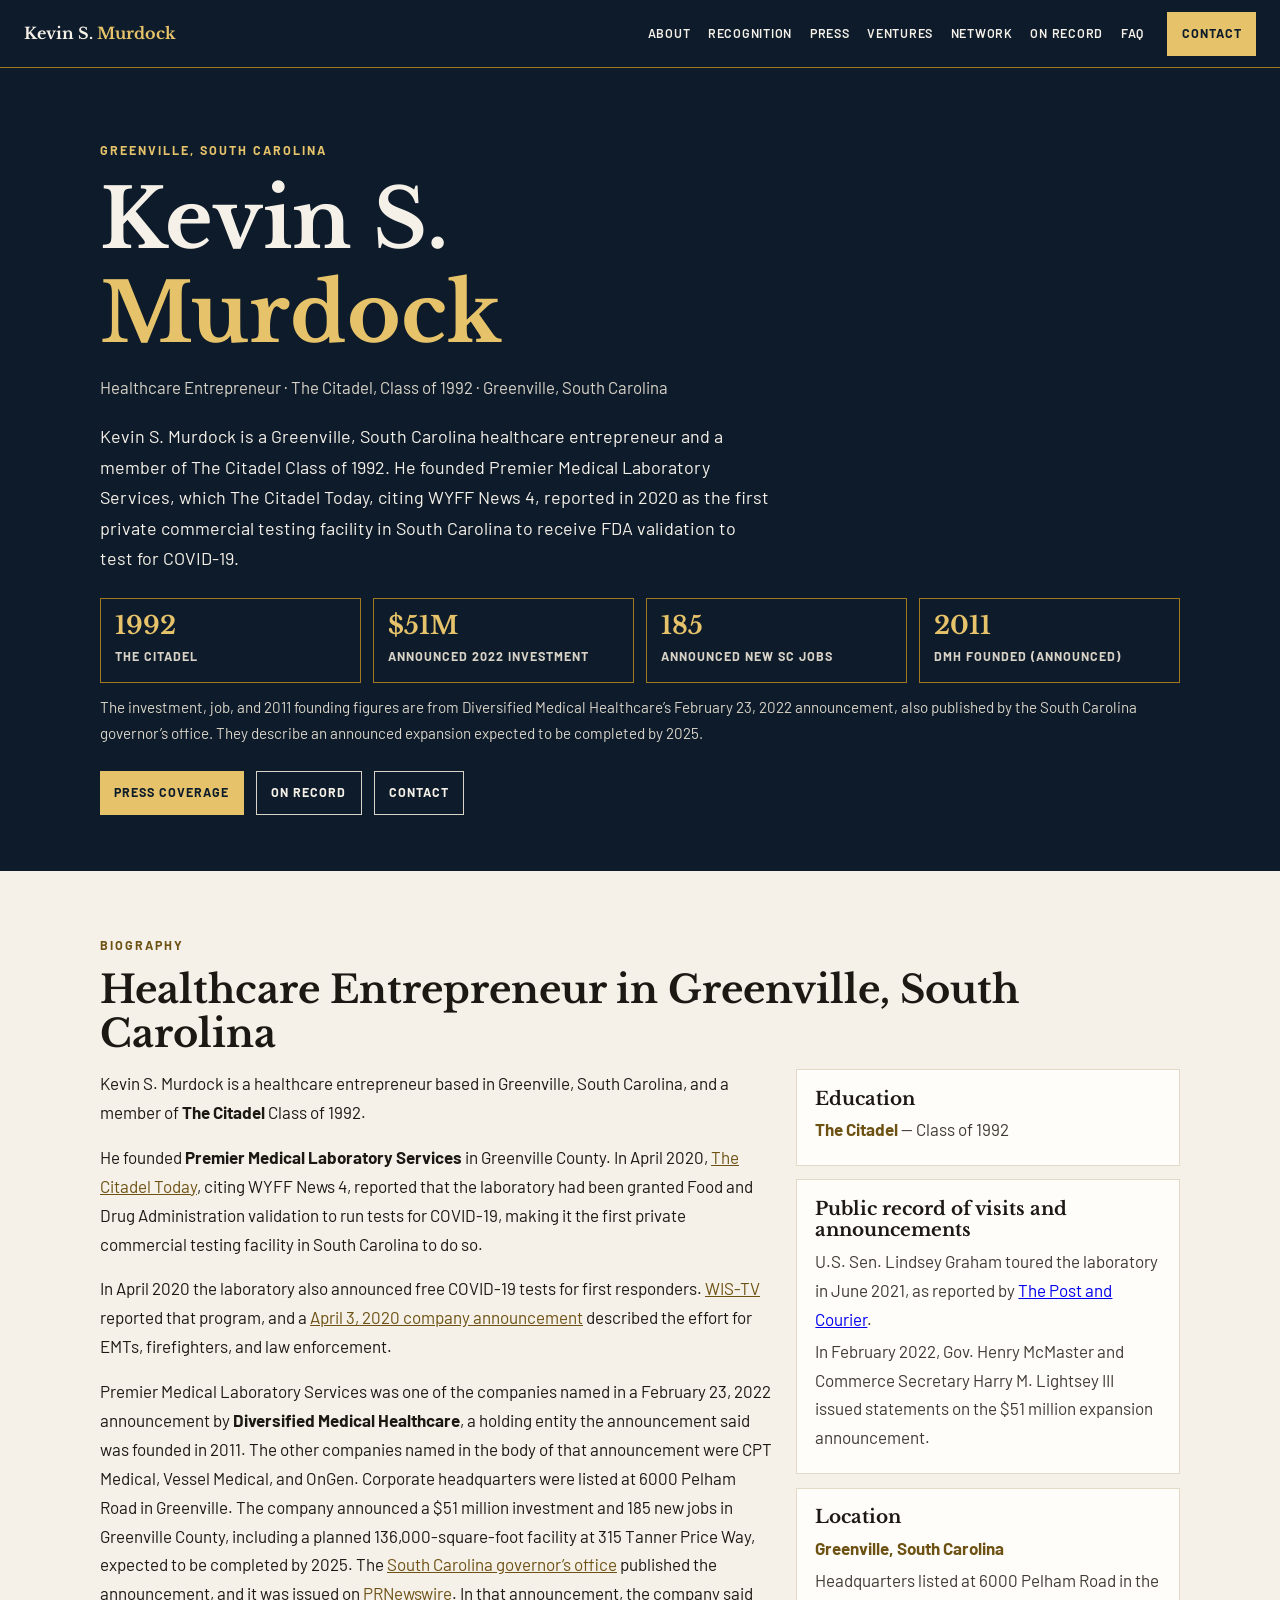
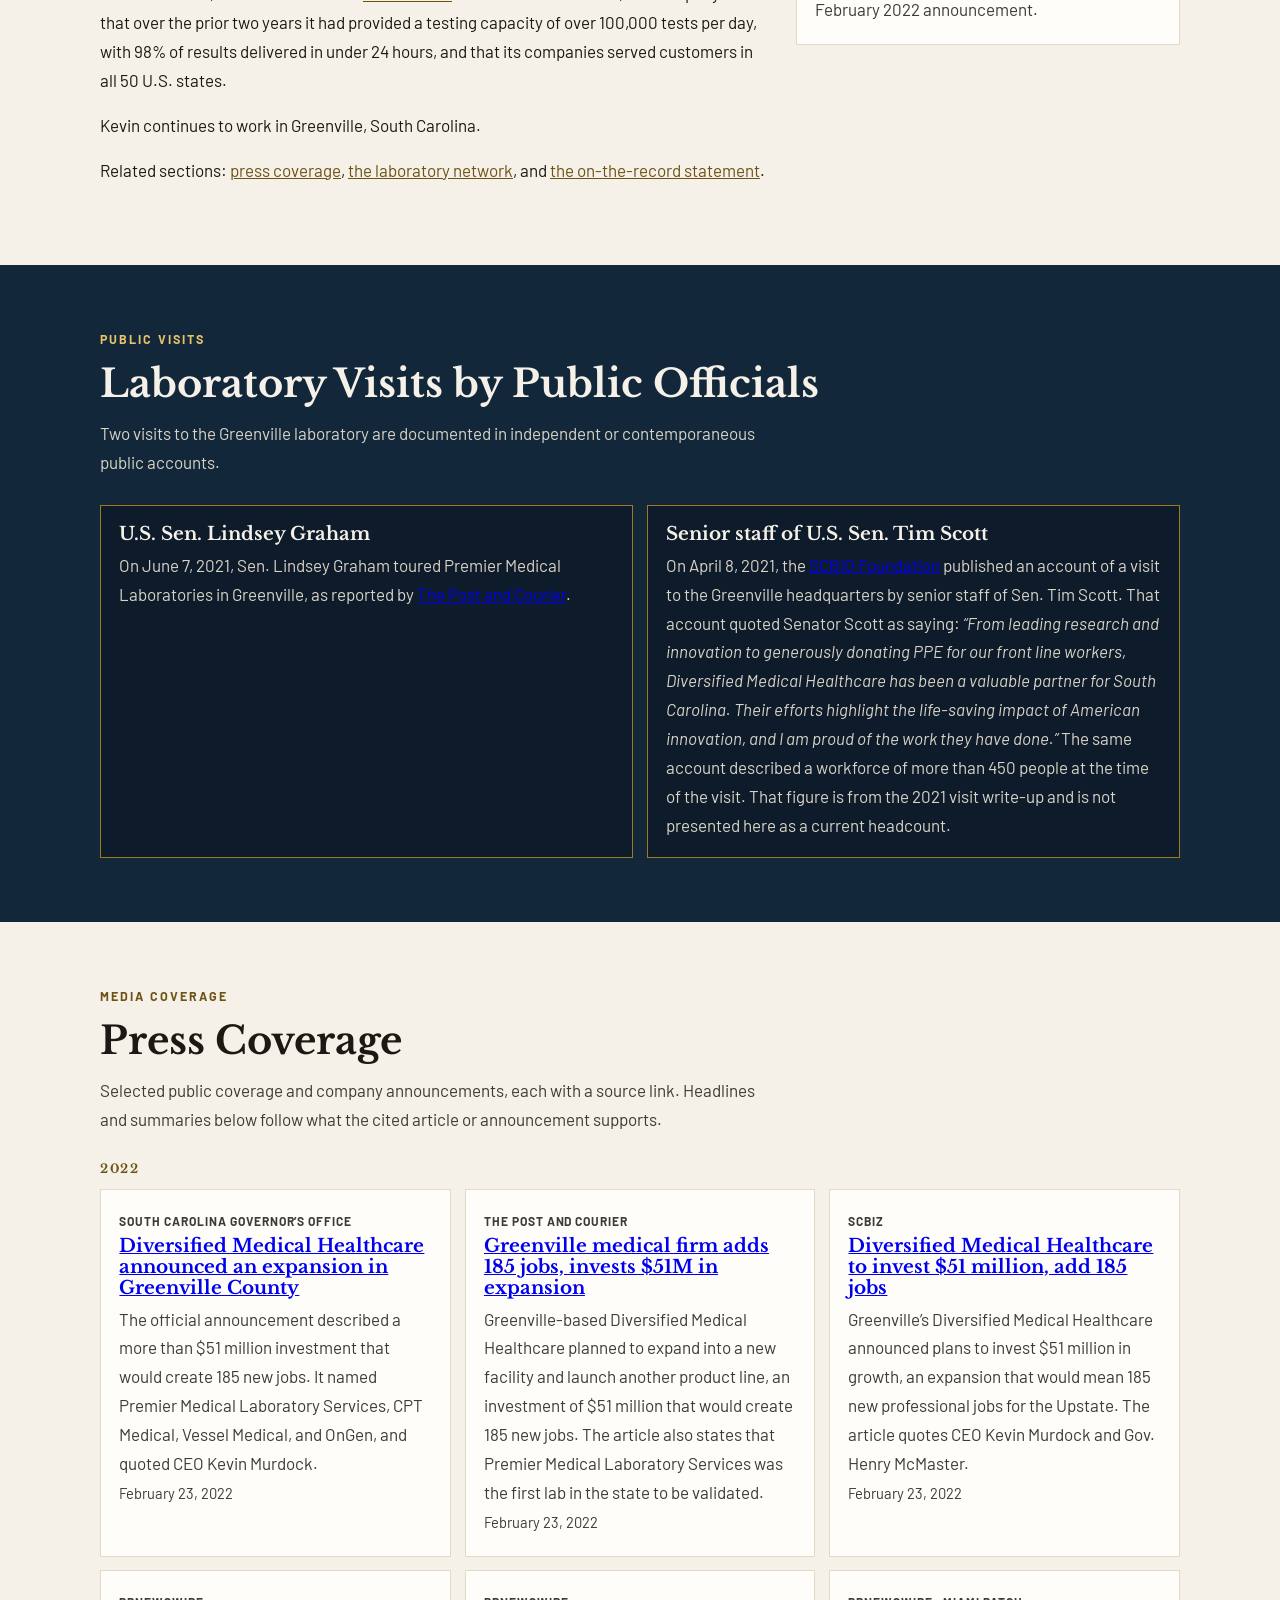
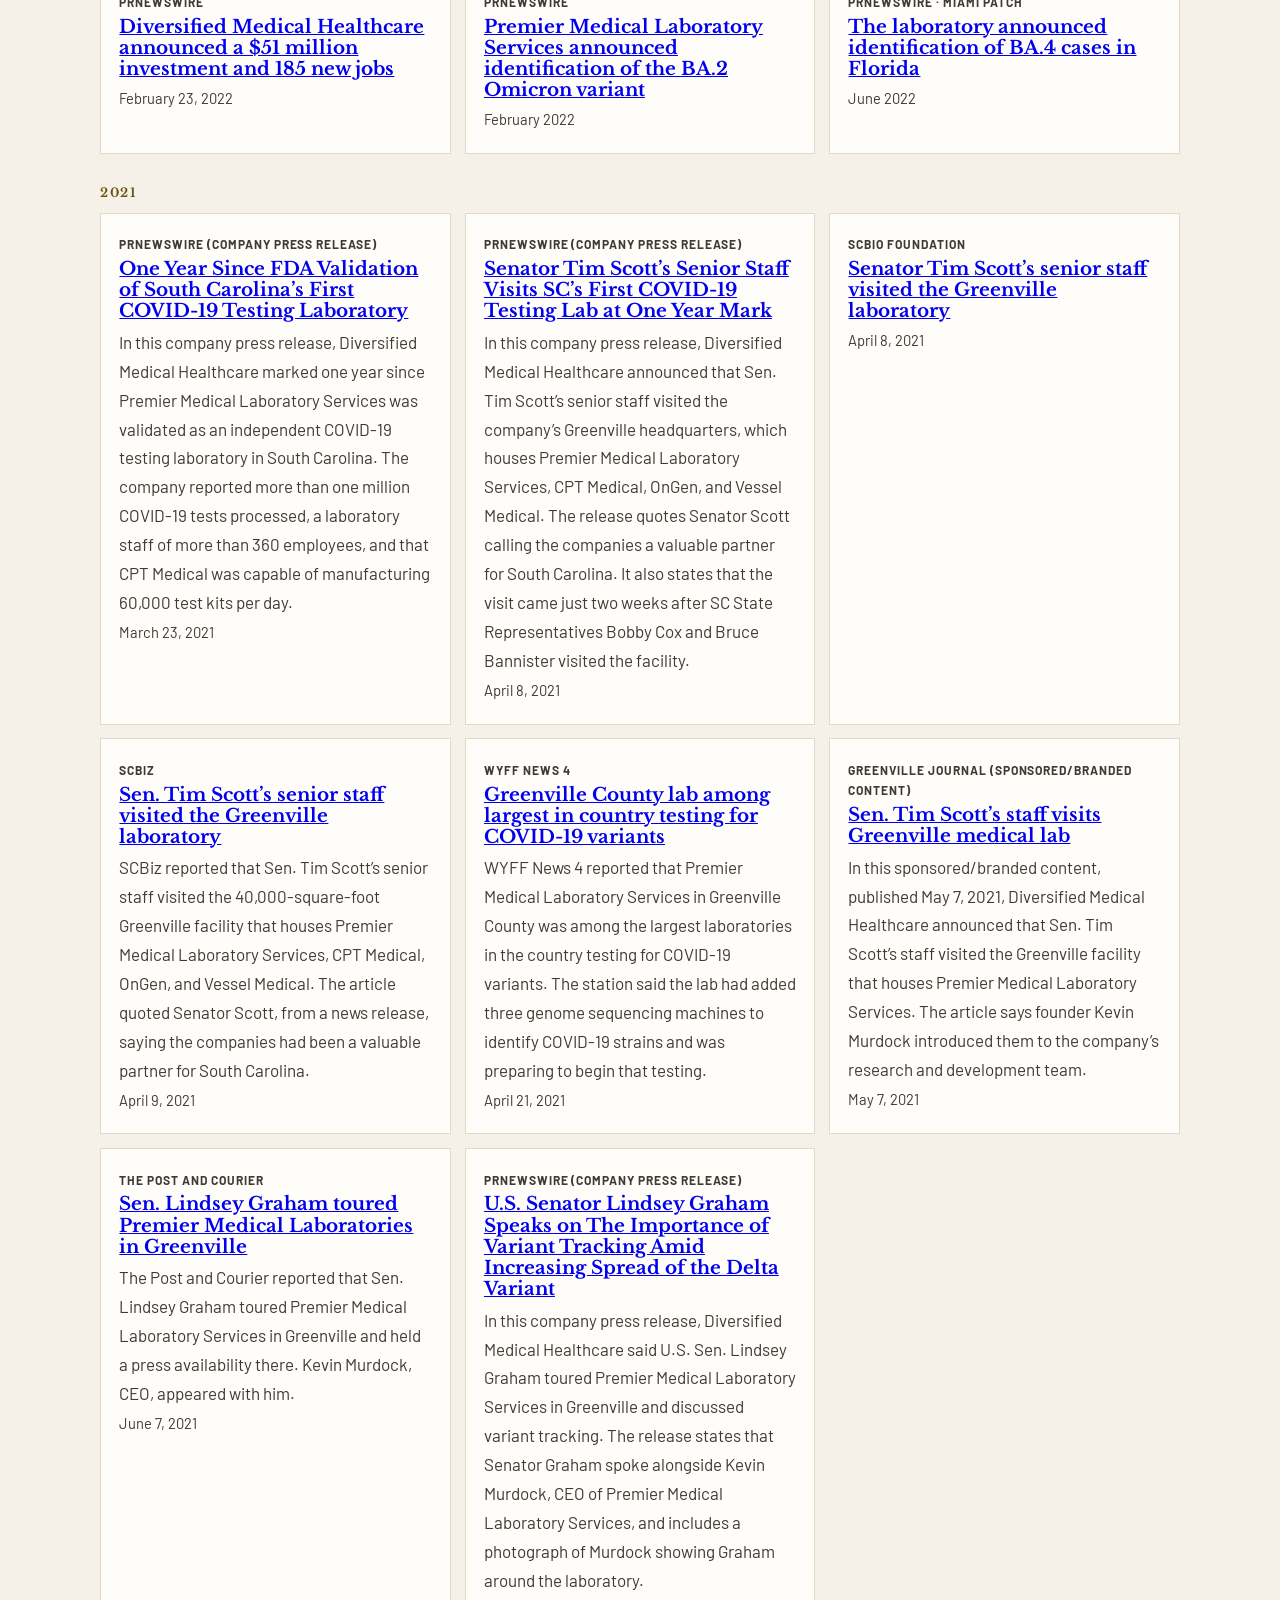
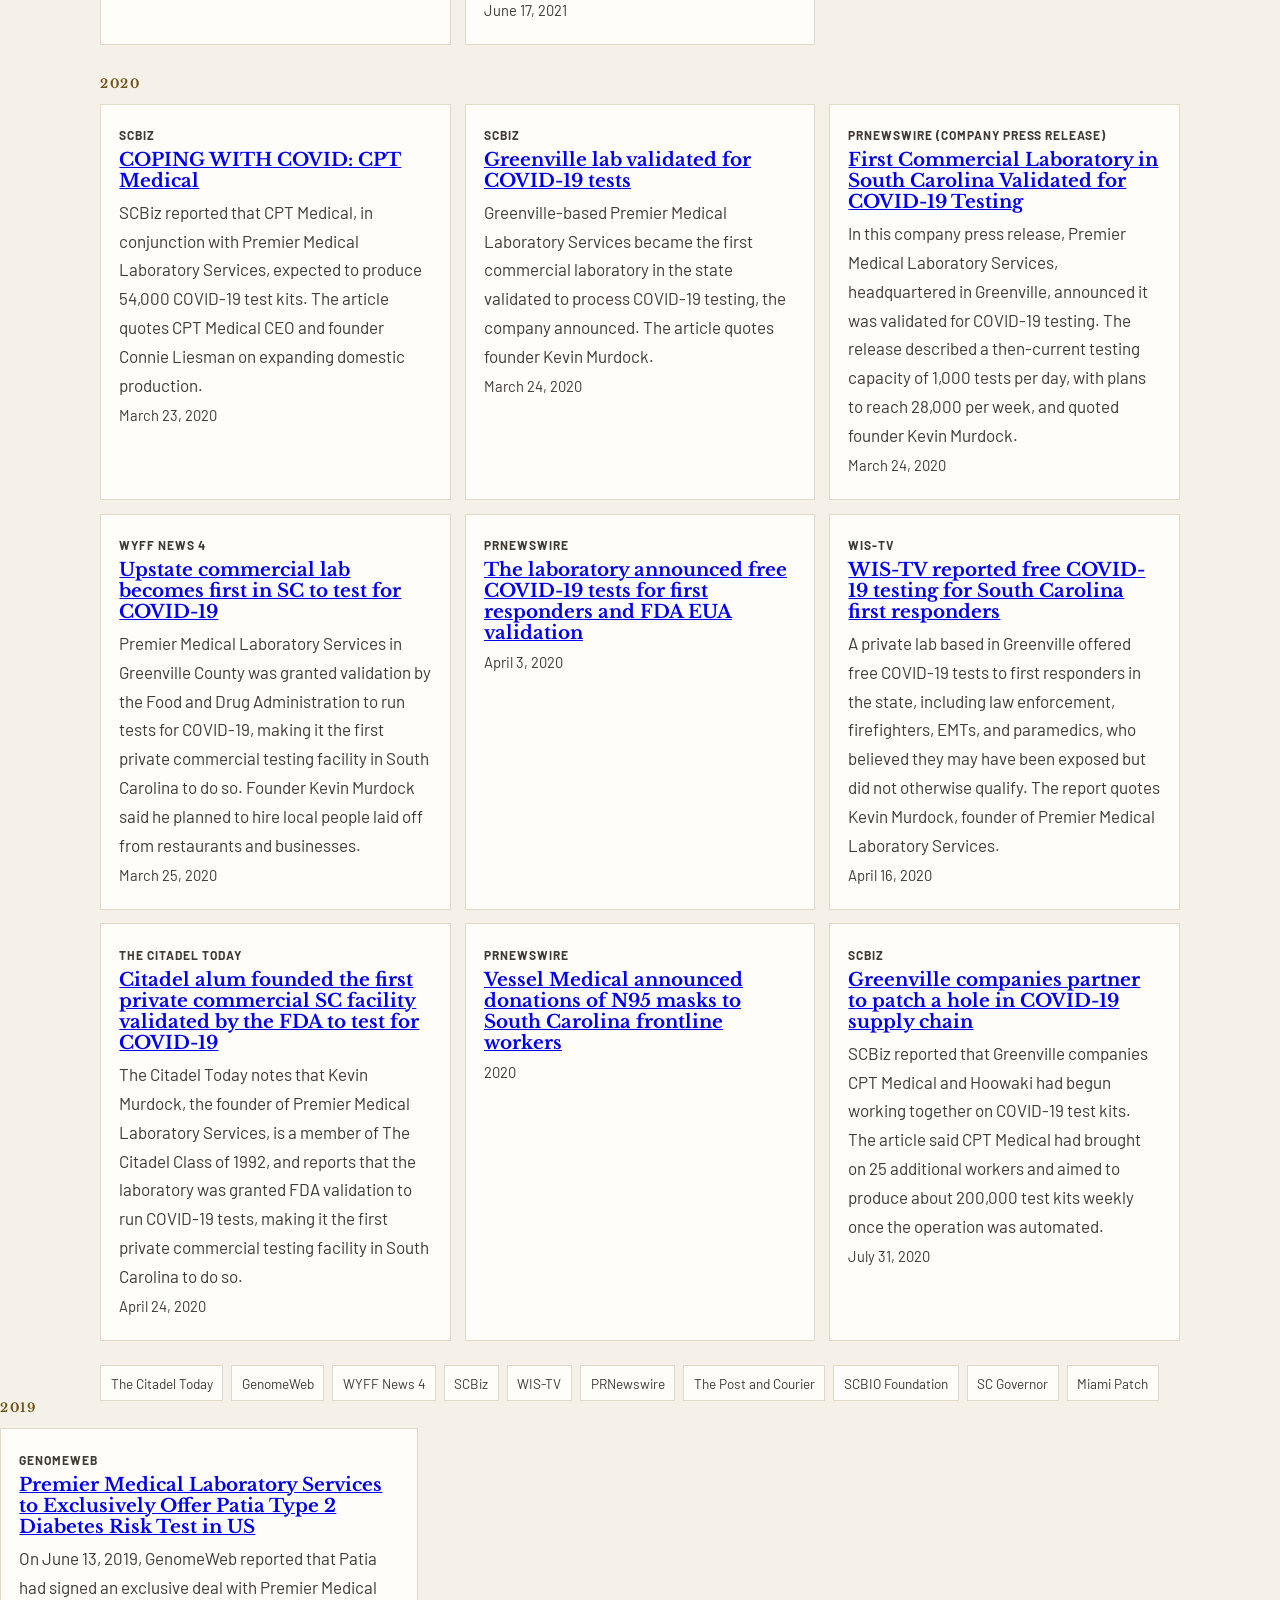
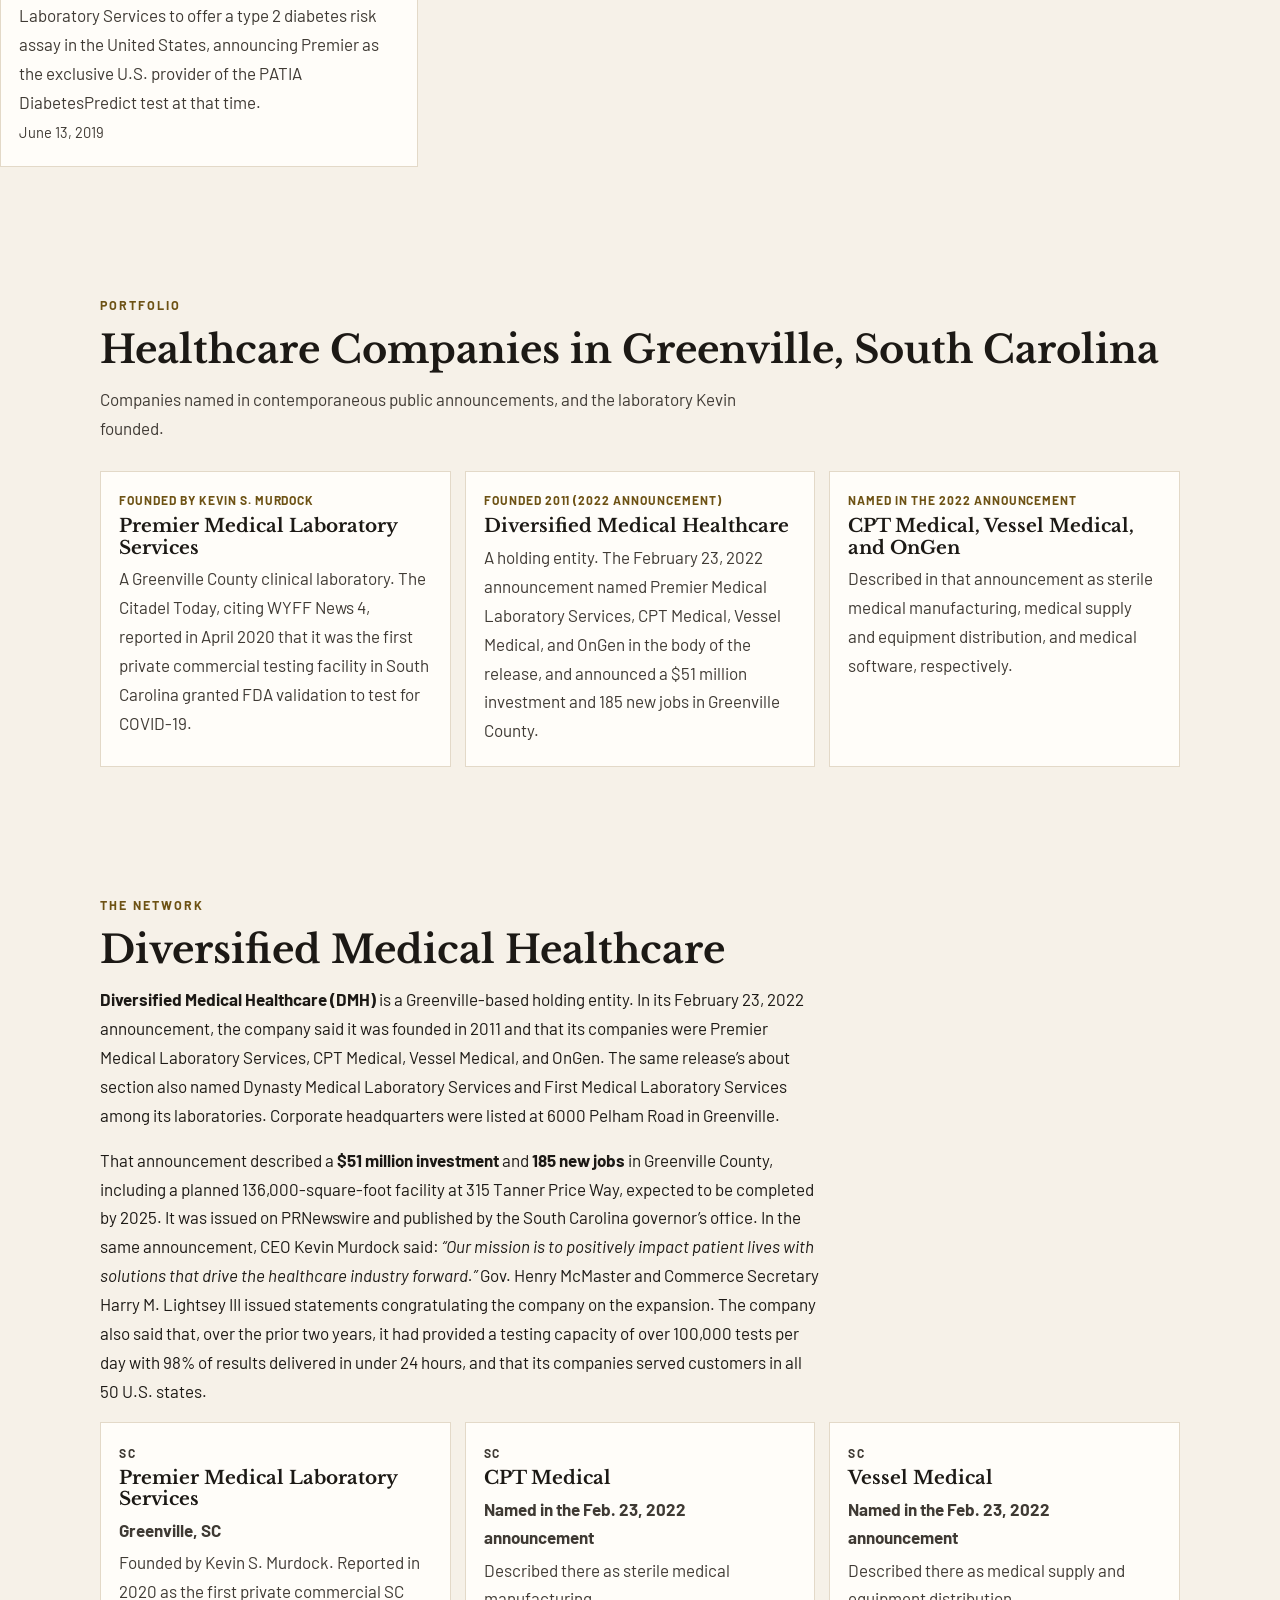
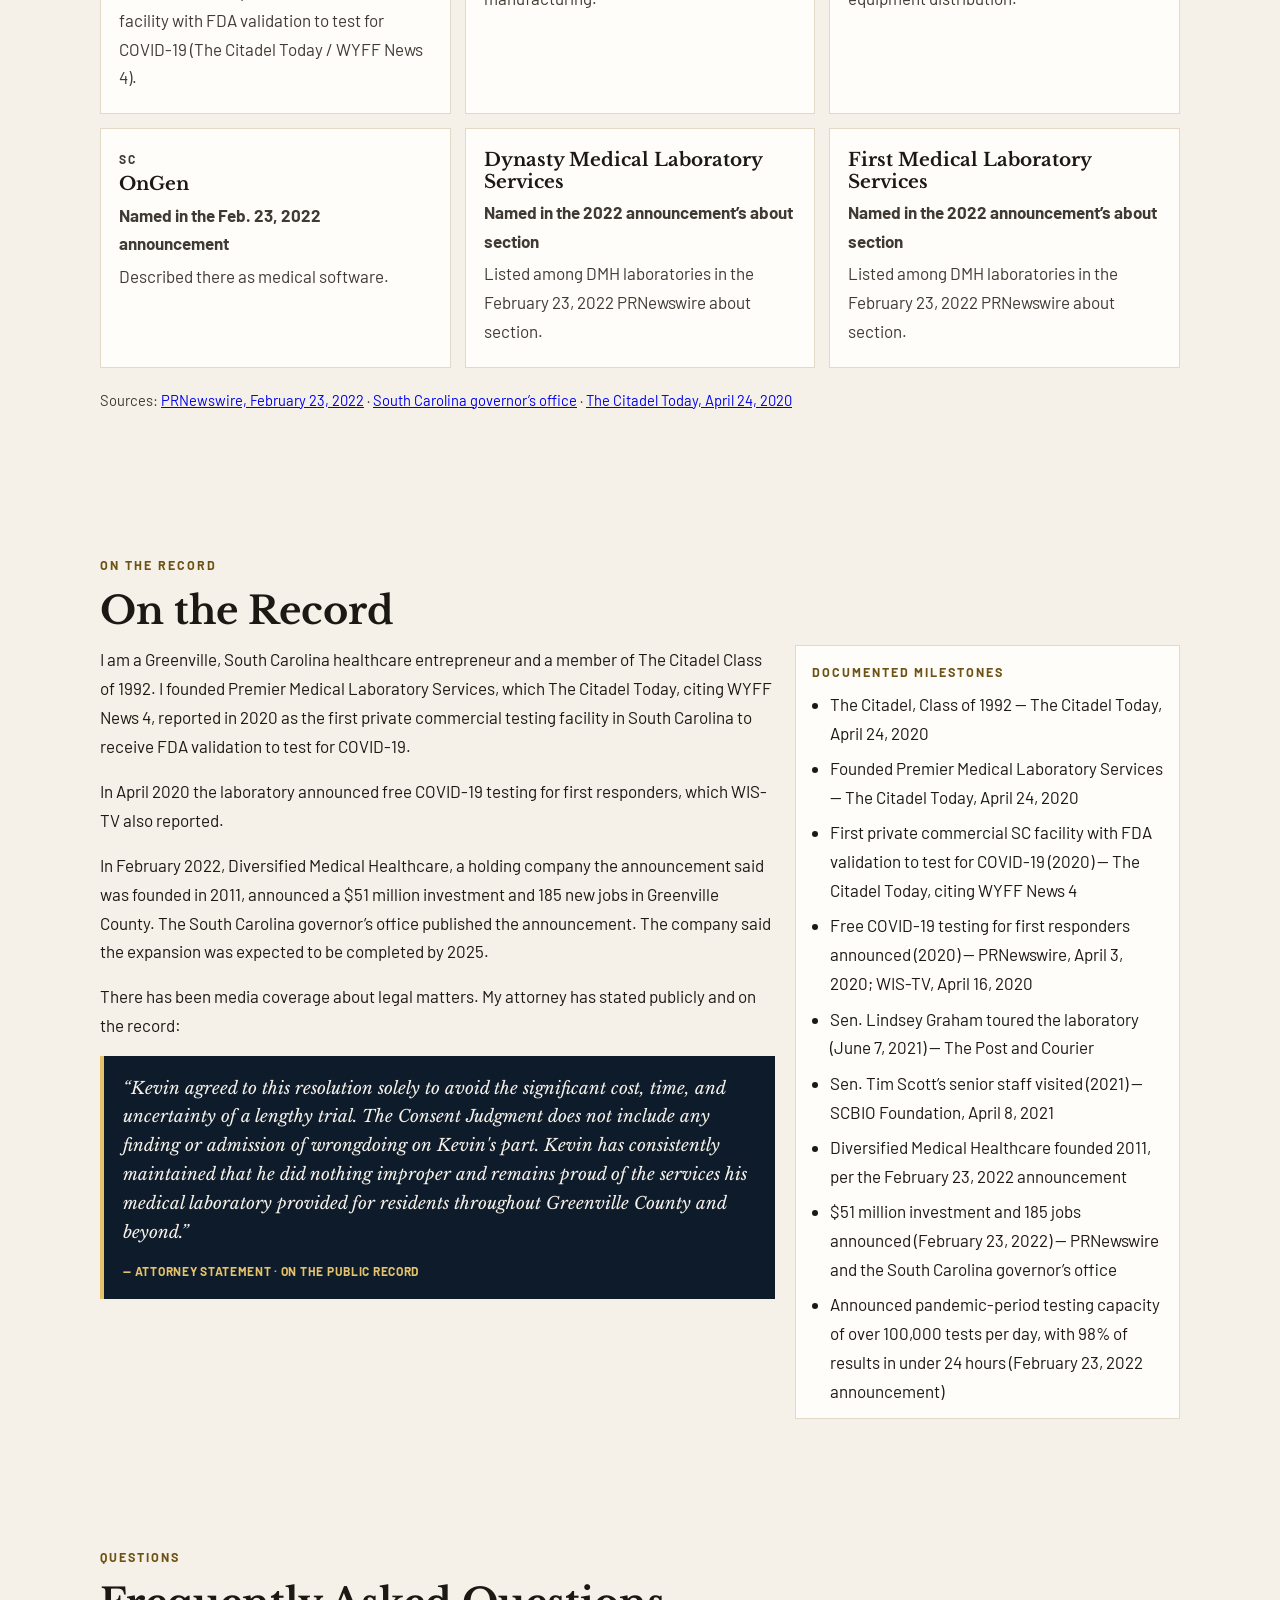
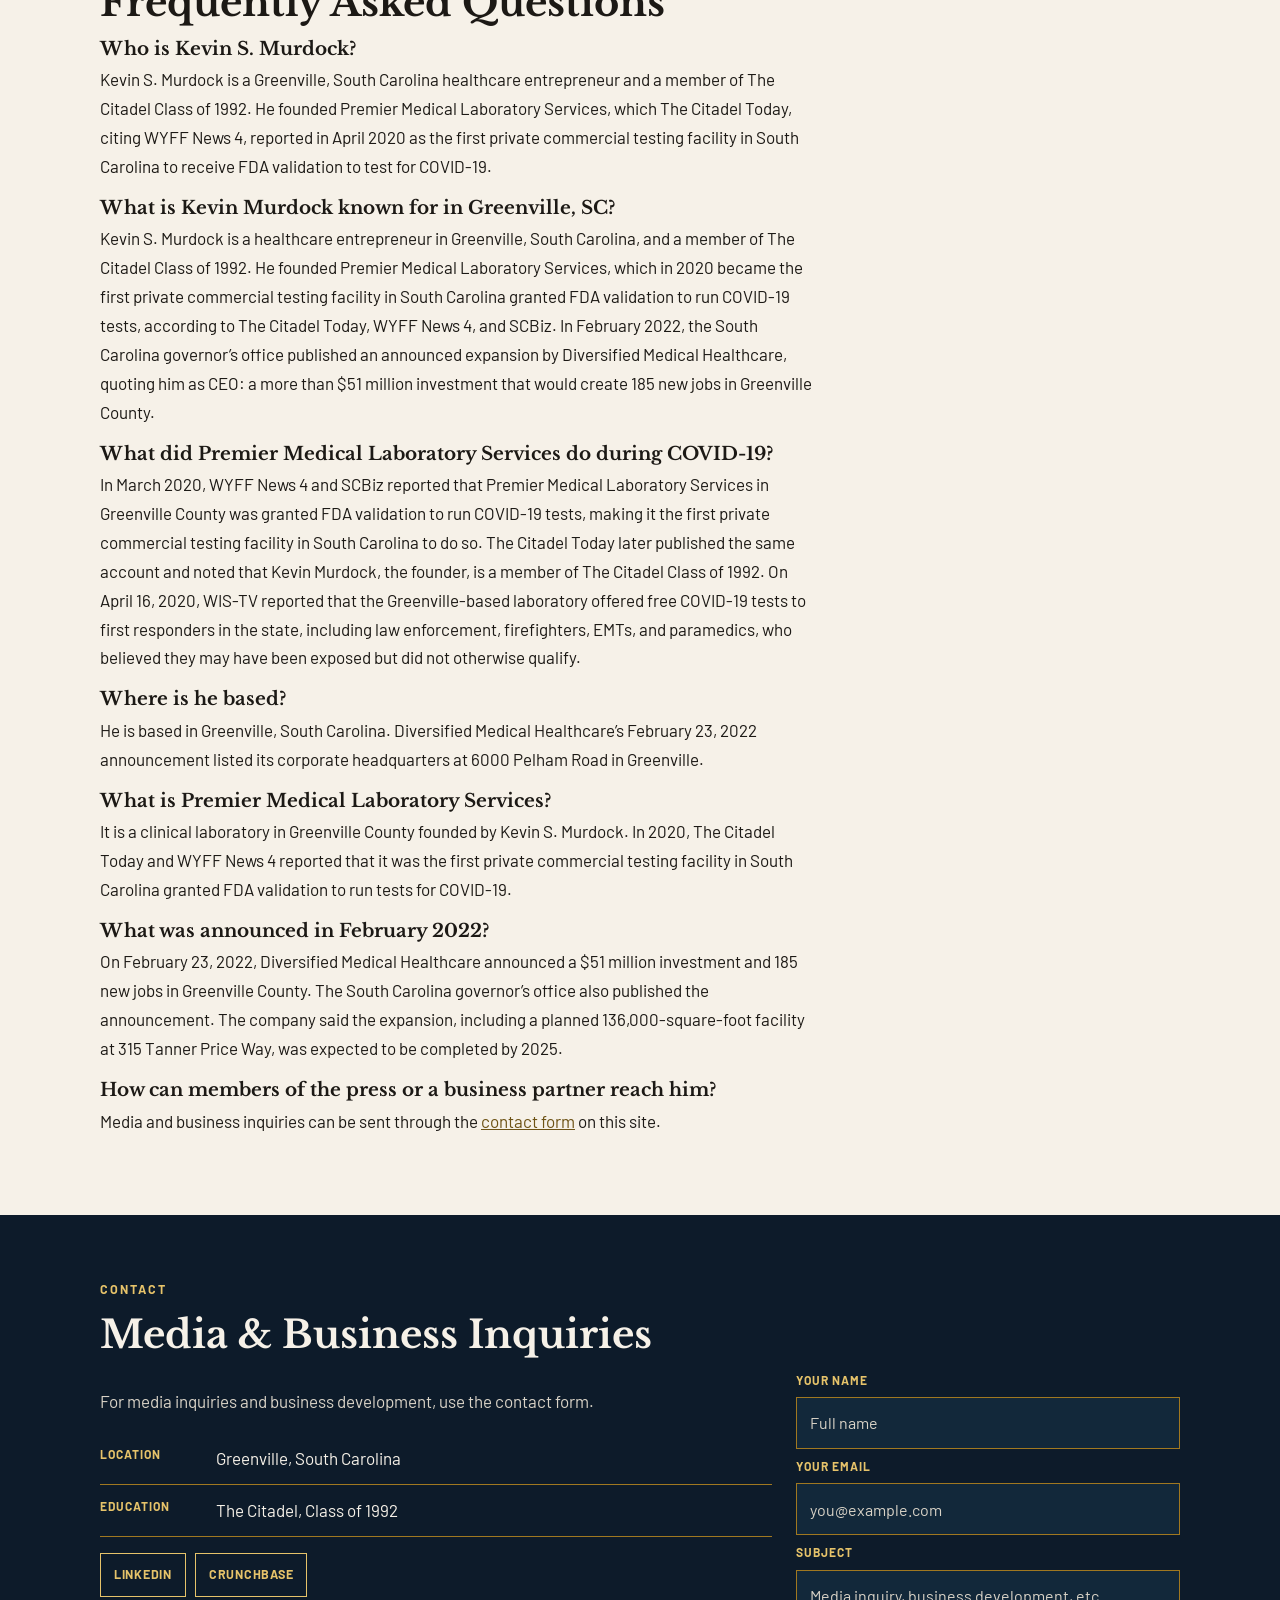
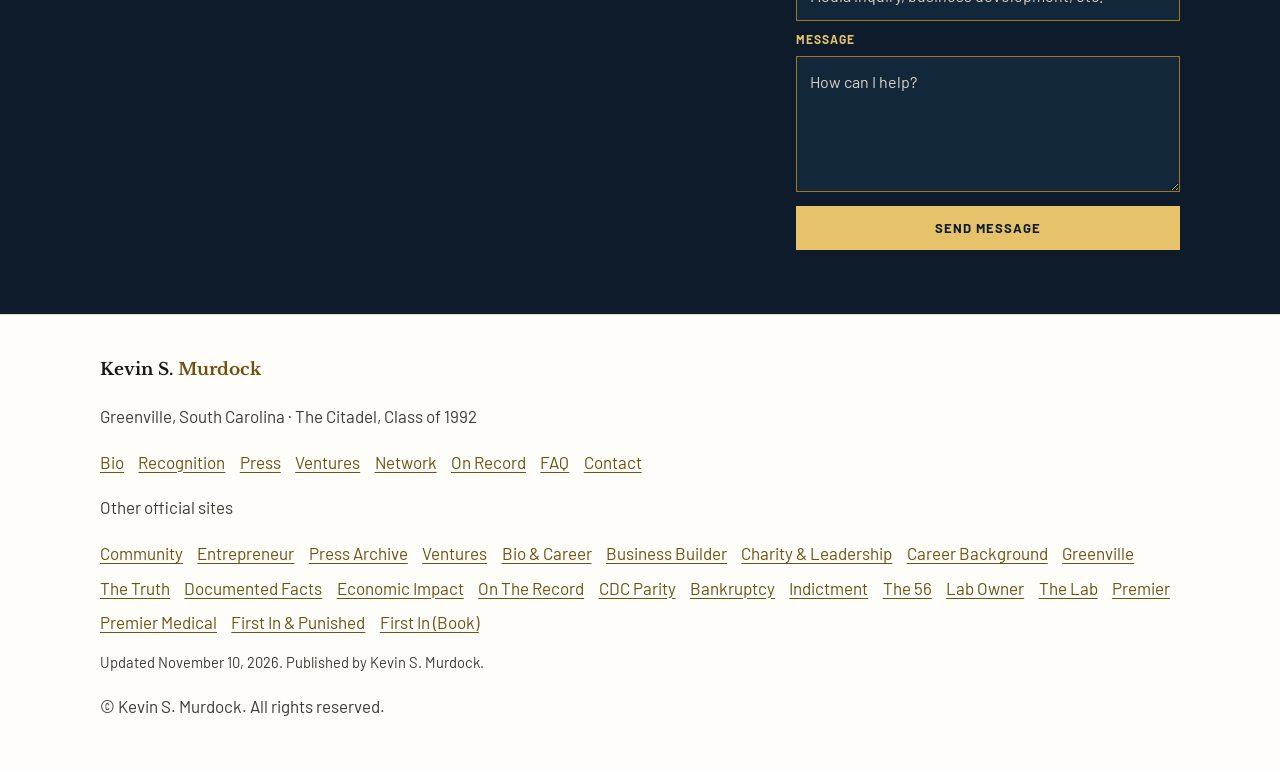
==== commit 07ed3a46: "Add About, Press and FAQ back in the gold-and-black design Ports /about/, /press/ and /faq/ (content" ====
--- a/index.html
+++ b/index.html
@@ -847,13 +847,13 @@
   </div>
   <nav class="site-nav" id="site-nav" aria-label="Primary">
     <ul>
-      <li><a href="#bio">Bio</a></li>
+      <li><a href="/about/">About</a></li>
       <li><a href="#senators">Recognition</a></li>
-      <li><a href="#press">Press</a></li>
+      <li><a href="/press/">Press</a></li>
       <li><a href="#ventures">Ventures</a></li>
       <li><a href="#network">Network</a></li>
       <li><a href="#record">On Record</a></li>
-      <li><a href="#faq">FAQ</a></li>
+      <li><a href="/faq/">FAQ</a></li>
     </ul>
   </nav>
   <a class="nav-cta" href="#contact">Contact</a>
